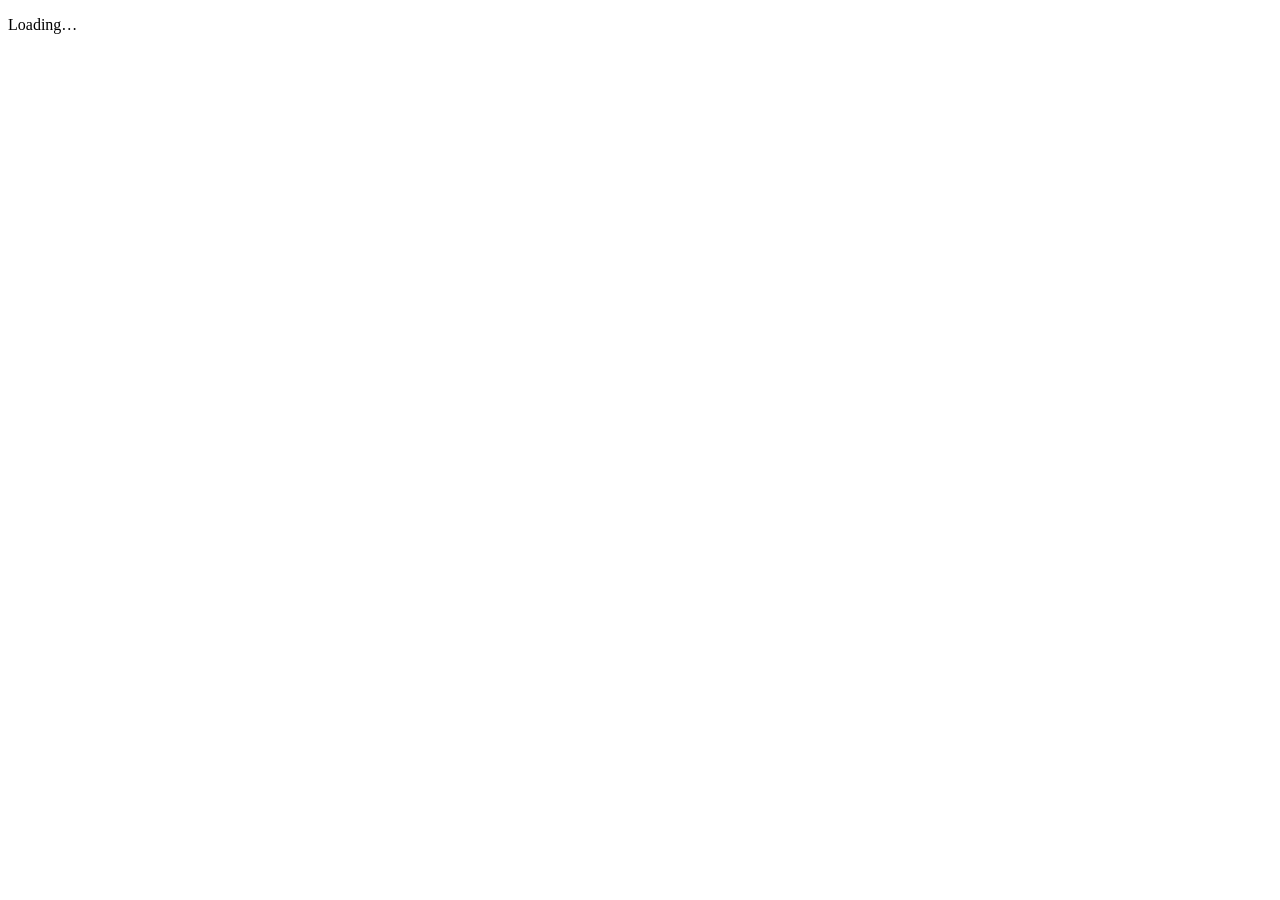
==== admin.html @ d28cc846 "Add files via upload" ====
<!doctype html>
<html lang="en">
<head>
<meta charset="utf-8">
<meta name="viewport" content="width=device-width,initial-scale=1">
<meta name="theme-color" content="#0f1f3d">
<title>Admin – Uganda Smart Learning</title>
<meta name="description" content="Learning notes, past-paper practice, timed exams and a voice tutor for Ugandan secondary students, S1 to S6.">
<link rel="stylesheet" href="css/style.css">
</head>
<body>
<main id="main" class="container" tabindex="-1"><p class="muted">Loading…</p></main>
<noscript><p class="container">Please enable JavaScript to use Uganda Smart Learning.</p></noscript>
<script src="js/data.js"></script>
<script src="js/app.js"></script>
<script src="js/p-admin.js"></script>
</body>
</html>
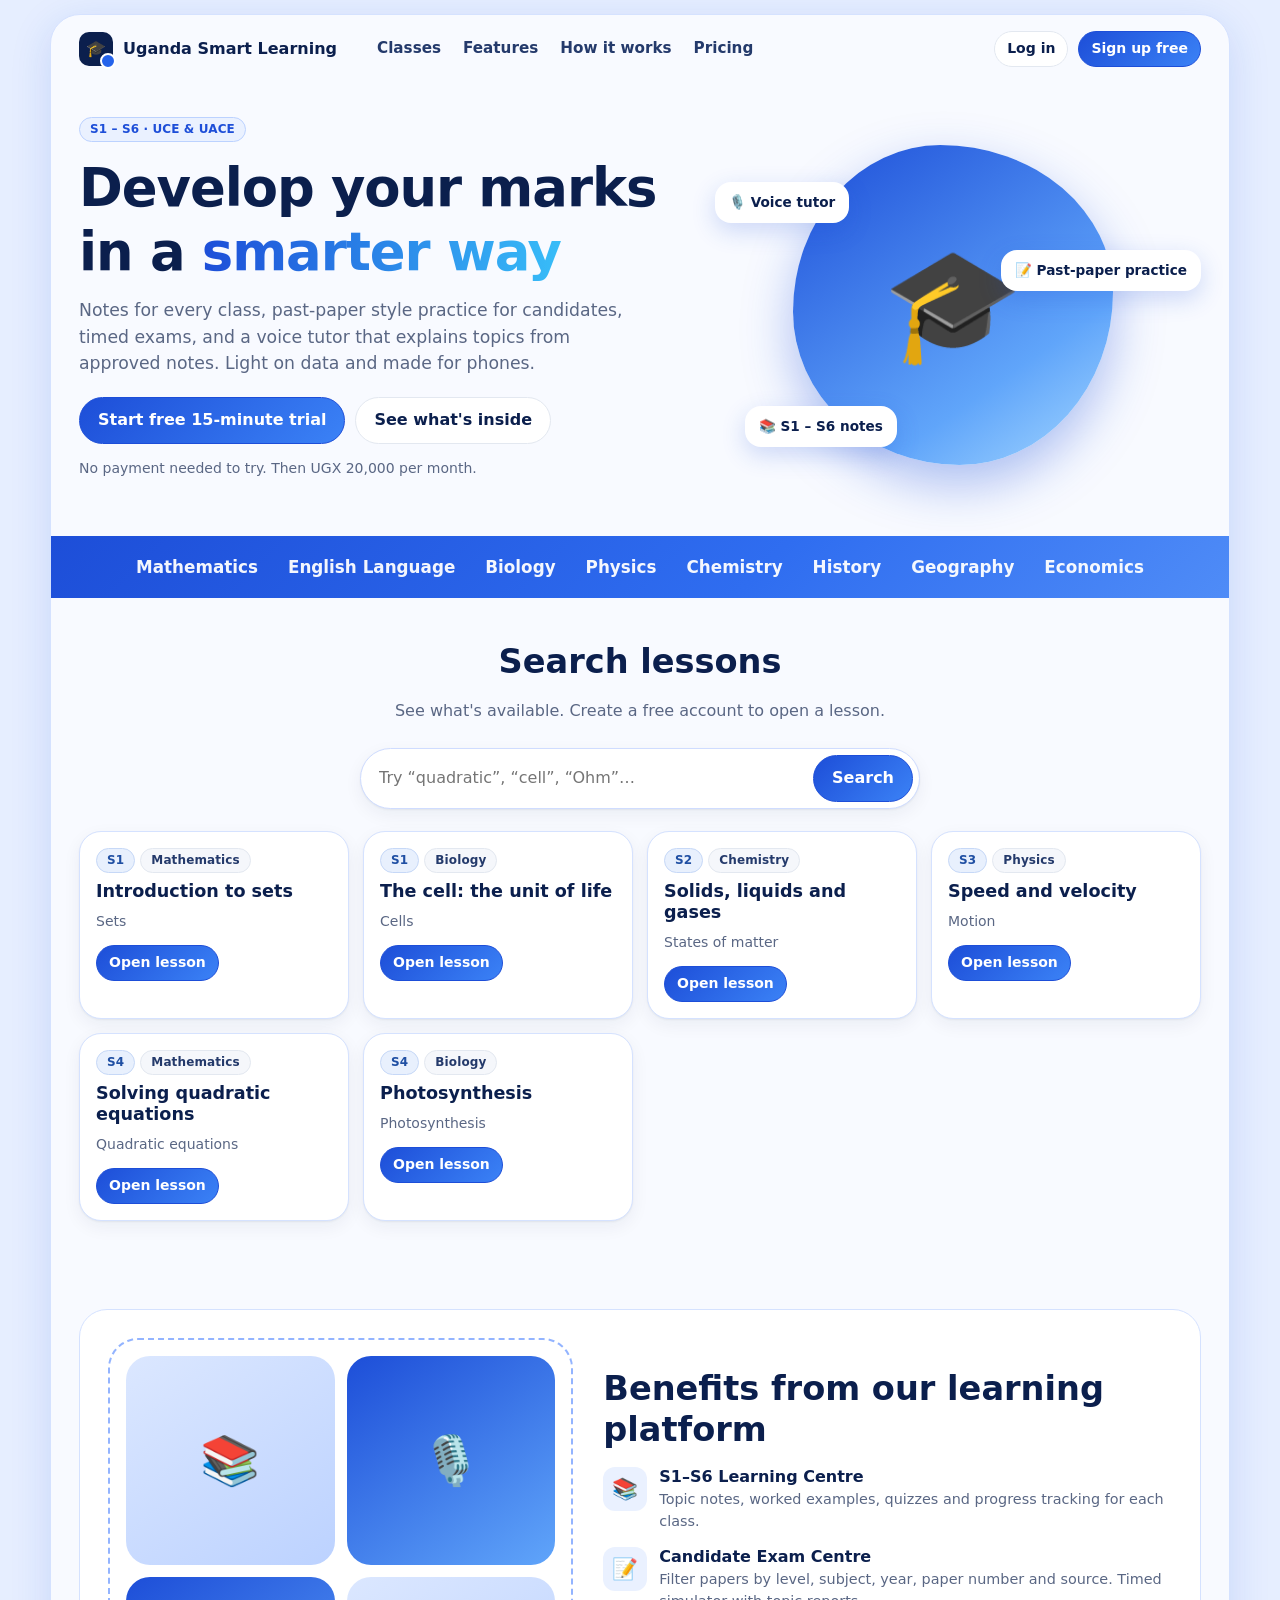
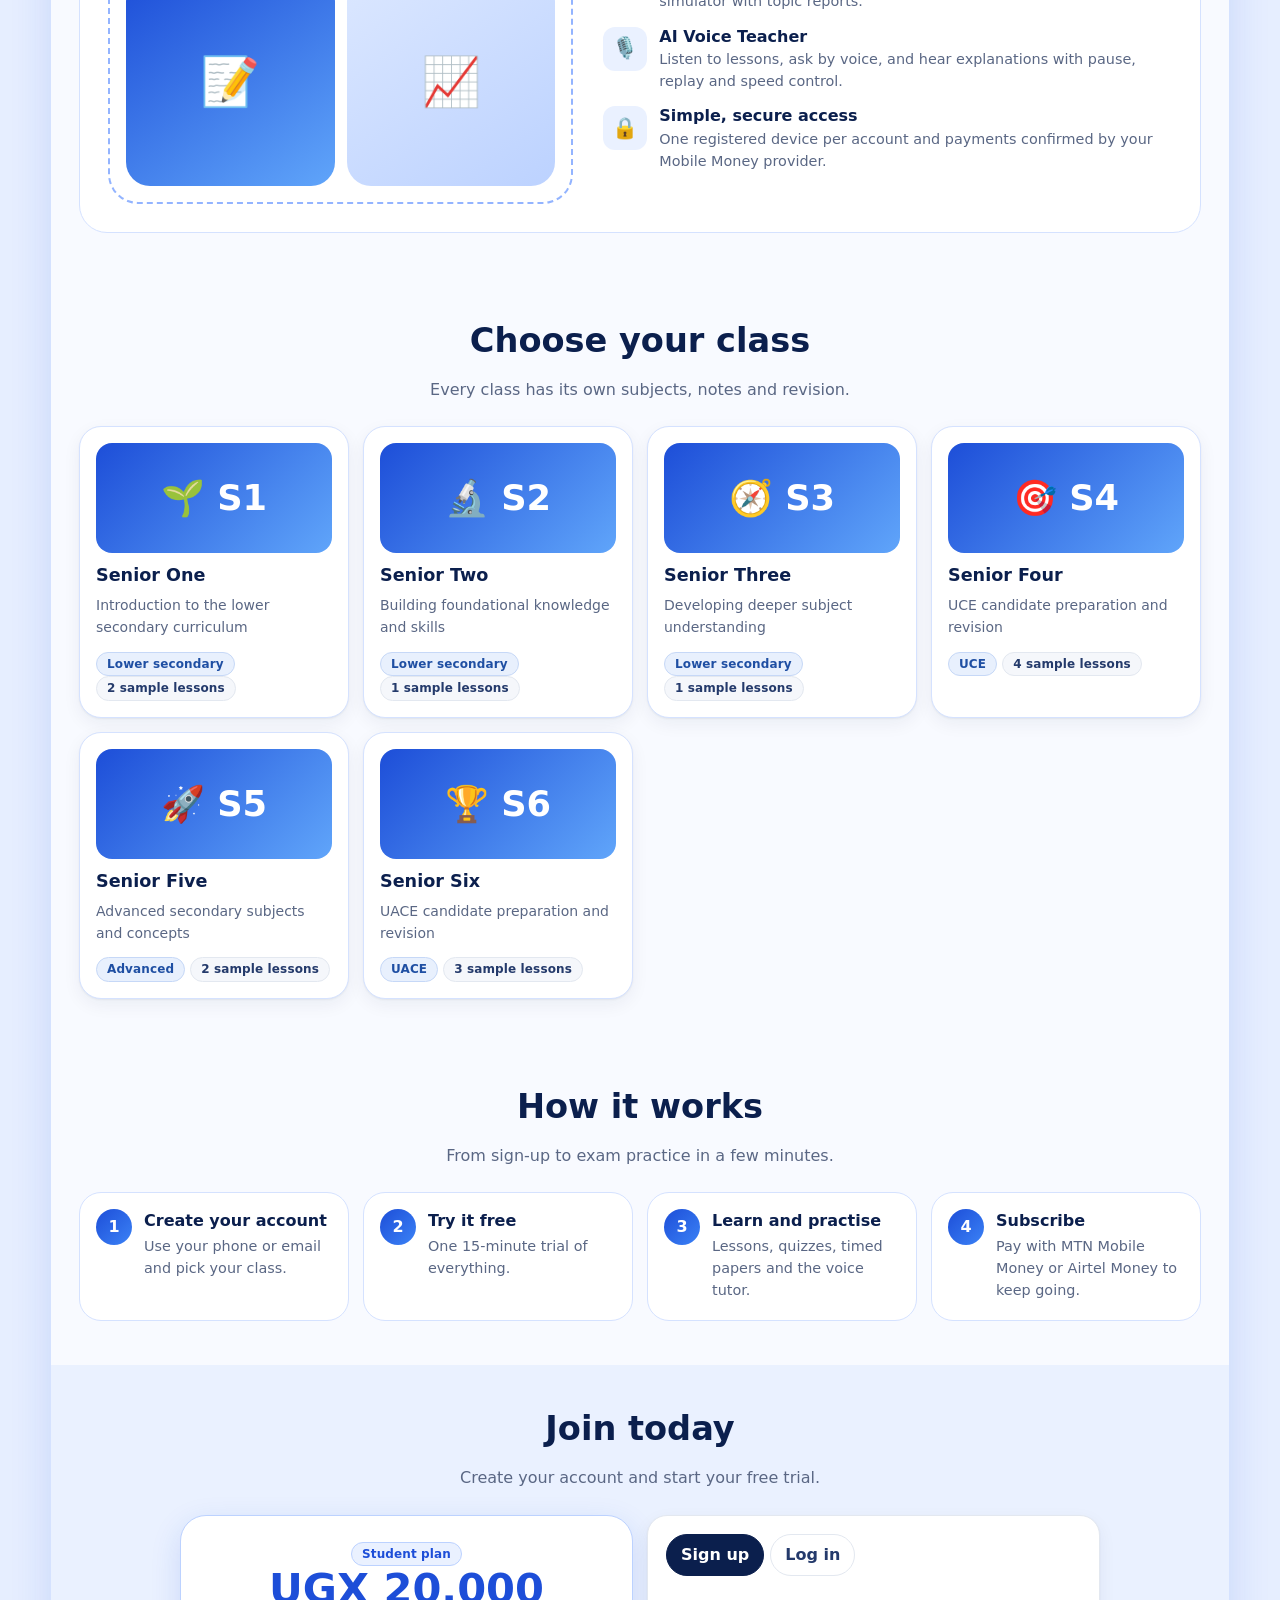
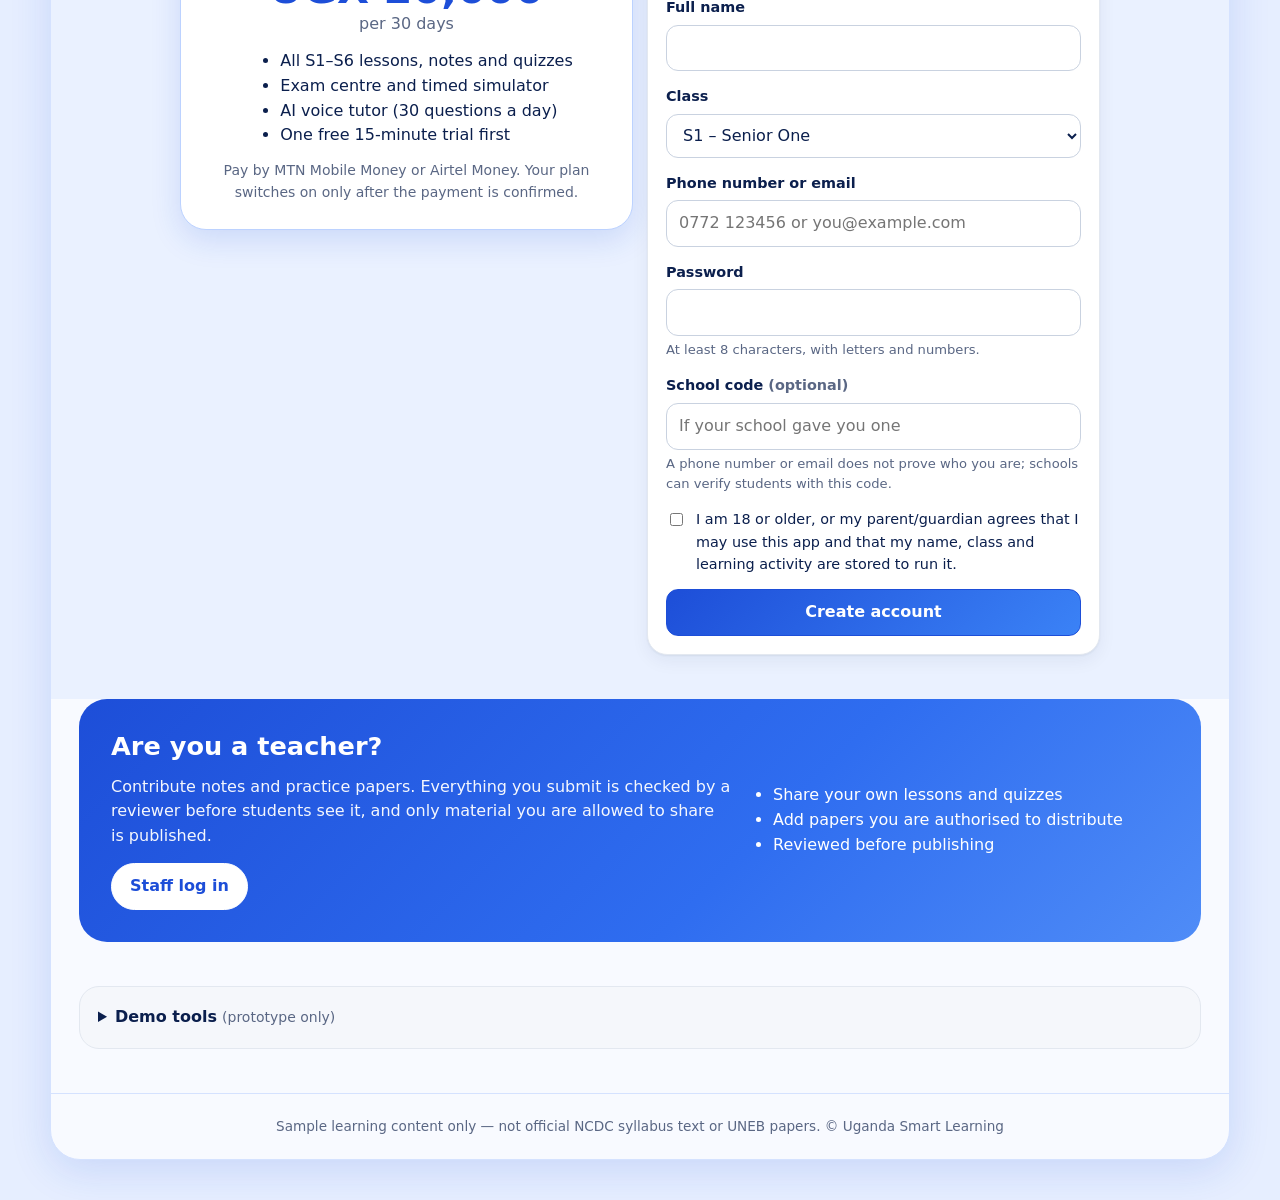
==== commit 92deacae: "Add files via upload" ====
--- a/admin.html
+++ b/admin.html
@@ -6,13 +6,1123 @@
 <meta name="theme-color" content="#0f1f3d">
 <title>Admin – Uganda Smart Learning</title>
 <meta name="description" content="Learning notes, past-paper practice, timed exams and a voice tutor for Ugandan secondary students, S1 to S6.">
-<link rel="stylesheet" href="css/style.css">
+<style>
+/* Uganda Smart Learning — shared styles. System fonts only (low bandwidth). */
+:root{
+  --navy:#0b1f4d; --navy-2:#243a6b; --orange:#2563eb; --orange-d:#1d4ed8; --orange-soft:#eaf1ff; /* 'orange' names kept for code compatibility; the accent is now blue */
+  --bg:#ffffff; --soft:#f5f7fb; --line:#e3e8f0; --muted:#5a6784; --ok:#16794a; --ok-soft:#e6f6ee;
+  --bad:#b42318; --bad-soft:#fdecea; --warn:#8a5a00; --warn-soft:#fff6dd; --info:#1f4fa3; --info-soft:#e8f0fd;
+  --r:20px; --shadow:0 1px 2px rgba(15,31,61,.06),0 6px 18px rgba(15,31,61,.06);
+}
+*{box-sizing:border-box}
+html{-webkit-text-size-adjust:100%}
+body{margin:0;background:var(--bg);color:var(--navy);font:16px/1.55 system-ui,-apple-system,"Segoe UI",Roboto,"Helvetica Neue",Arial,sans-serif}
+h1,h2,h3,h4{line-height:1.2;margin:0 0 .5em;color:var(--navy)}
+h1{font-size:clamp(1.6rem,4.5vw,2.4rem)} h2{font-size:clamp(1.25rem,3vw,1.6rem)} h3{font-size:1.1rem}
+p{margin:0 0 .9em} a{color:var(--orange-d)} img{max-width:100%}
+.muted{color:var(--muted)} .small{font-size:.875rem} .center{text-align:center} .right{text-align:right}
+:focus-visible{outline:3px solid var(--orange);outline-offset:2px;border-radius:6px}
+.skip{position:absolute;left:-999px;top:0;background:var(--navy);color:#fff;padding:.6rem 1rem;z-index:100}
+.skip:focus{left:8px;top:8px}
+.container{width:100%;max-width:1100px;margin:0 auto;padding:0 16px}
+main.container{padding-top:20px;padding-bottom:96px;min-height:70vh}
+
+/* top bar */
+.topbar{position:sticky;top:0;z-index:40;background:#fff;border-bottom:1px solid var(--line)}
+.topbar .container{display:flex;align-items:center;gap:14px;min-height:60px}
+.brand{display:flex;align-items:center;gap:10px;font-weight:800;color:var(--navy);text-decoration:none;white-space:nowrap}
+.logo{width:34px;height:34px;border-radius:10px;background:var(--navy);color:#fff;display:grid;place-items:center;font-size:1rem;position:relative}
+.logo::after{content:"";position:absolute;right:-3px;bottom:-3px;width:12px;height:12px;border-radius:50%;background:var(--orange);border:2px solid #fff}
+.nav{display:flex;gap:4px;margin-left:12px;flex:1}
+.nav a{padding:8px 12px;border-radius:10px;color:var(--navy-2);text-decoration:none;font-weight:600;font-size:.95rem}
+.nav a:hover{background:var(--soft)} .nav a[aria-current=page]{background:var(--orange-soft);color:var(--orange-d)}
+.top-right{margin-left:auto;display:flex;align-items:center;gap:10px}
+.pill{display:inline-flex;align-items:center;gap:6px;padding:6px 12px;border-radius:999px;font-weight:700;font-size:.85rem;text-decoration:none;border:1px solid var(--line);background:var(--soft);color:var(--navy)}
+.pill.trial{background:var(--warn-soft);border-color:#f3dfa0;color:var(--warn)}
+.pill.paid{background:var(--ok-soft);border-color:#b8e3cc;color:var(--ok)}
+.pill.expired,.pill.ready{background:var(--orange-soft);border-color:#bcd2ff;color:var(--orange-d)}
+.bottomnav{display:none}
+@media (max-width:820px){
+  .nav{display:none}
+  .bottomnav{display:grid;grid-template-columns:repeat(5,1fr);position:fixed;left:0;right:0;bottom:0;background:#fff;border-top:1px solid var(--line);z-index:40;padding-bottom:env(safe-area-inset-bottom)}
+  .bottomnav a{display:flex;flex-direction:column;align-items:center;gap:2px;padding:8px 2px;min-height:56px;font-size:.72rem;font-weight:700;color:var(--muted);text-decoration:none}
+  .bottomnav a span{font-size:1.25rem;line-height:1}
+  .bottomnav a[aria-current=page]{color:var(--orange-d)}
+  .brand small{display:none}
+}
+
+/* cards, grid */
+.card{background:#fff;border:1px solid var(--line);border-radius:var(--r);padding:18px;box-shadow:var(--shadow)}
+.card.flat{box-shadow:none} .card.soft{background:var(--soft);box-shadow:none}
+.card.accent{border-color:#bcd2ff;background:linear-gradient(135deg,#eaf1ff,#f6f9ff);box-shadow:none}
+.grid{display:grid;gap:14px} .g2{grid-template-columns:repeat(2,1fr)} .g3{grid-template-columns:repeat(3,1fr)} .g4{grid-template-columns:repeat(4,1fr)}
+.auto{grid-template-columns:repeat(auto-fill,minmax(240px,1fr))}
+@media (max-width:820px){.g3,.g4{grid-template-columns:repeat(2,1fr)}}
+@media (max-width:560px){.g2,.g3,.g4{grid-template-columns:1fr}.g-keep2{grid-template-columns:repeat(2,1fr)!important}}
+.row{display:flex;gap:10px;align-items:center;flex-wrap:wrap} .between{justify-content:space-between}
+.stack>*+*{margin-top:14px} .mt{margin-top:16px} .mt2{margin-top:28px} .mb0{margin-bottom:0}
+.stat{padding:14px 16px;border:1px solid var(--line);border-radius:14px;background:#fff}
+.stat b{display:block;font-size:1.6rem;line-height:1.1} .stat span{color:var(--muted);font-size:.85rem}
+
+/* buttons & forms */
+.btn{display:inline-flex;align-items:center;justify-content:center;gap:8px;min-height:44px;padding:10px 18px;border-radius:12px;border:1px solid var(--navy);background:var(--navy);color:#fff;font:inherit;font-weight:700;cursor:pointer;text-decoration:none}
+.btn:hover{background:var(--navy-2)} .btn.orange{background:linear-gradient(135deg,#1d4ed8,#3b82f6);border-color:#1d4ed8} .btn.orange:hover{background:linear-gradient(135deg,#1e40af,#2563eb)}
+.btn.ghost{background:#fff;color:var(--navy);border-color:var(--line)} .btn.ghost:hover{background:var(--soft)}
+.btn.danger{background:var(--bad);border-color:var(--bad)} .btn.sm{min-height:36px;padding:6px 12px;font-size:.875rem;border-radius:10px}
+.btn[disabled]{opacity:.5;cursor:not-allowed} .btn.block{width:100%}
+label{display:block;font-weight:700;font-size:.9rem;margin:0 0 6px}
+input,select,textarea{width:100%;min-height:44px;padding:10px 12px;border:1px solid #c9d2e0;border-radius:12px;background:#fff;color:var(--navy);font:inherit}
+textarea{min-height:110px;resize:vertical} input[type=checkbox],input[type=radio]{width:auto;min-height:0;accent-color:var(--orange)}
+.field{margin-bottom:14px} .check{display:flex;gap:10px;align-items:flex-start;font-weight:500} .check input{margin-top:5px}
+.hint{font-size:.82rem;color:var(--muted);margin-top:4px}
+.tabs{display:flex;gap:6px;overflow-x:auto;padding-bottom:6px;margin-bottom:14px;-webkit-overflow-scrolling:touch}
+.tab{white-space:nowrap;min-height:40px;padding:8px 14px;border:1px solid var(--line);background:#fff;border-radius:999px;font:inherit;font-weight:700;color:var(--navy-2);cursor:pointer}
+.tab[aria-selected=true]{background:var(--navy);color:#fff;border-color:var(--navy)}
+
+/* badges, alerts */
+.badge{display:inline-block;padding:2px 10px;border-radius:999px;font-size:.75rem;font-weight:800;letter-spacing:.01em;background:var(--soft);color:var(--navy-2);border:1px solid var(--line);vertical-align:middle}
+.badge.ok{background:var(--ok-soft);color:var(--ok);border-color:#b8e3cc} .badge.warn{background:var(--warn-soft);color:var(--warn);border-color:#f3dfa0}
+.badge.bad{background:var(--bad-soft);color:var(--bad);border-color:#f5c2bd} .badge.info{background:var(--info-soft);color:var(--info);border-color:#c6d8f7}
+.badge.orange{background:var(--orange-soft);color:var(--orange-d);border-color:#bcd2ff}
+.alert{padding:12px 14px;border-radius:12px;border:1px solid var(--line);background:var(--soft);font-size:.92rem}
+.alert.warn{background:var(--warn-soft);border-color:#f3dfa0;color:#5f3d00} .alert.bad{background:var(--bad-soft);border-color:#f5c2bd;color:#7a1a12}
+.alert.ok{background:var(--ok-soft);border-color:#b8e3cc;color:#0e5232} .alert.info{background:var(--info-soft);border-color:#c6d8f7;color:#173a78}
+.progress{height:10px;background:var(--soft);border-radius:999px;overflow:hidden;border:1px solid var(--line)}
+.progress>i{display:block;height:100%;background:linear-gradient(90deg,#1d4ed8,#38bdf8);border-radius:999px;transition:width .3s}
+.progress.ok>i{background:var(--ok)} .progress.bad>i{background:var(--bad)}
+
+/* hero (welcome) */
+.hero{display:grid;grid-template-columns:1.15fr .85fr;gap:28px;align-items:start;padding:24px 0}
+.hero h1 span{color:var(--orange)} .hero .lead{font-size:1.1rem;color:var(--muted);max-width:34em}
+.feature{display:flex;gap:12px} .feature .ico{flex:none;width:44px;height:44px;border-radius:12px;background:var(--orange-soft);display:grid;place-items:center;font-size:1.3rem}
+.feature h3{margin:0 0 2px;font-size:1rem} .feature p{margin:0;color:var(--muted);font-size:.9rem}
+@media (max-width:820px){.hero{grid-template-columns:1fr}}
+
+/* lists & tables */
+.list{list-style:none;margin:0;padding:0} .list li{padding:12px 0;border-bottom:1px solid var(--line)} .list li:last-child{border:0}
+.item{display:flex;align-items:center;gap:12px;justify-content:space-between}
+.tablewrap{overflow-x:auto;border:1px solid var(--line);border-radius:14px}
+table{border-collapse:collapse;width:100%;font-size:.9rem} th,td{padding:10px 12px;text-align:left;border-bottom:1px solid var(--line);vertical-align:top}
+th{background:var(--soft);font-size:.8rem;text-transform:uppercase;letter-spacing:.03em;color:var(--muted)} tr:last-child td{border:0}
+.subject-card{display:block;text-decoration:none;color:inherit;border:1px solid var(--line);border-radius:14px;padding:14px;background:#fff;cursor:pointer;text-align:left;font:inherit;width:100%}
+.subject-card:hover,.subject-card[aria-pressed=true]{border-color:var(--orange);background:var(--orange-soft)}
+.crumbs{font-size:.85rem;color:var(--muted);margin-bottom:8px}
+.notes h3{margin-top:1.2em} .notes ul{padding-left:1.2em} .notes .box{background:var(--soft);border-left:4px solid var(--orange);padding:10px 14px;border-radius:8px;margin:12px 0}
+
+/* modal & toast */
+.overlay{position:fixed;inset:0;background:rgba(15,31,61,.55);display:grid;place-items:center;z-index:80;padding:16px}
+.modal{background:#fff;border-radius:18px;max-width:560px;width:100%;max-height:88vh;overflow:auto;padding:22px;box-shadow:0 20px 60px rgba(0,0,0,.3)}
+.modal.wide{max-width:820px}
+#toasts{position:fixed;left:0;right:0;bottom:76px;display:flex;flex-direction:column;align-items:center;gap:8px;z-index:90;pointer-events:none;padding:0 12px}
+.toast{pointer-events:auto;background:var(--navy);color:#fff;padding:12px 16px;border-radius:12px;max-width:520px;font-size:.92rem;box-shadow:0 8px 24px rgba(0,0,0,.25)}
+.toast.bad{background:var(--bad)} .toast.ok{background:var(--ok)}
+
+/* tutor chat */
+.chat{display:flex;flex-direction:column;gap:10px;min-height:320px;max-height:56vh;overflow-y:auto;padding:12px;background:var(--soft);border-radius:14px;border:1px solid var(--line)}
+.bubble{max-width:88%;padding:10px 14px;border-radius:16px;font-size:.96rem;white-space:pre-wrap}
+.bubble.me{align-self:flex-end;background:var(--navy);color:#fff;border-bottom-right-radius:4px}
+.bubble.bot{align-self:flex-start;background:#fff;border:1px solid var(--line);border-bottom-left-radius:4px}
+.bubble .src{display:block;margin-top:8px;font-size:.8rem;color:var(--muted);border-top:1px dashed var(--line);padding-top:6px}
+.chips{display:flex;gap:8px;flex-wrap:wrap}
+.chip{min-height:38px;padding:6px 14px;border-radius:999px;border:1px solid var(--line);background:#fff;font:inherit;font-weight:700;font-size:.88rem;color:var(--navy-2);cursor:pointer}
+.chip:hover{border-color:var(--orange);background:var(--orange-soft)}
+.mic{width:48px;height:48px;border-radius:50%;border:0;background:var(--orange);color:#fff;font-size:1.3rem;cursor:pointer;flex:none}
+.mic.on{background:var(--bad);animation:pulse 1.2s infinite}
+@keyframes pulse{50%{box-shadow:0 0 0 10px rgba(180,35,24,.15)}}
+.speechbar{display:flex;gap:8px;flex-wrap:wrap;align-items:center}
+.speechbar select{width:auto;min-height:36px;padding:4px 8px}
+
+/* quiz / exam */
+.opt{display:flex;gap:10px;align-items:flex-start;padding:12px 14px;border:1px solid var(--line);border-radius:12px;margin-bottom:8px;cursor:pointer;background:#fff;font-weight:500}
+.opt:hover{border-color:var(--orange)} .opt.sel{border-color:var(--orange);background:var(--orange-soft)}
+.opt.right{border-color:var(--ok);background:var(--ok-soft)} .opt.wrong{border-color:var(--bad);background:var(--bad-soft)}
+.opt input{margin-top:5px}
+.examtop{position:sticky;top:60px;z-index:30;background:#fff;border:1px solid var(--line);border-radius:14px;padding:10px 14px;display:flex;gap:12px;align-items:center;justify-content:space-between;flex-wrap:wrap;margin-bottom:14px}
+.timer{font-variant-numeric:tabular-nums;font-weight:800;font-size:1.2rem} .timer.low{color:var(--bad)}
+.qgrid{display:grid;grid-template-columns:repeat(auto-fill,minmax(42px,1fr));gap:6px}
+.qn{min-height:42px;border-radius:10px;border:1px solid var(--line);background:#fff;font:inherit;font-weight:700;cursor:pointer}
+.qn.done{background:var(--orange-soft);border-color:#bcd2ff} .qn.cur{background:var(--navy);color:#fff;border-color:var(--navy)} .qn.flag{outline:2px solid var(--warn)}
+.exam-layout{display:grid;grid-template-columns:1fr 260px;gap:14px;align-items:start}
+@media (max-width:820px){.exam-layout{grid-template-columns:1fr}.examtop{top:60px}}
+.model{background:var(--info-soft);border:1px solid #c6d8f7;border-radius:12px;padding:12px;margin-top:8px}
+.bar{display:grid;grid-template-columns:150px 1fr 60px;gap:10px;align-items:center;margin:8px 0;font-size:.9rem}
+@media (max-width:560px){.bar{grid-template-columns:100px 1fr 48px}}
+.demo-box{border:2px dashed #b9a06a;background:#fffbe9;border-radius:14px;padding:14px}
+.hidden{display:none!important}
+@media (prefers-reduced-motion:reduce){*{animation:none!important;transition:none!important}}
+@media print{.topbar,.bottomnav,.btn{display:none!important}}
+
+/* ===== landing page (blue take on the reference design) ===== */
+body.land{background:#e6eeff}
+.land main{padding:14px 14px 40px}
+.sheet{max-width:1180px;margin:0 auto;background:#f8faff;border-radius:30px;box-shadow:0 10px 40px rgba(29,78,216,.15);overflow:hidden;border:1px solid #d5e2ff}
+.l-nav{display:flex;align-items:center;gap:16px;padding:16px 28px}
+.l-nav .links{display:flex;gap:22px;margin-left:24px;flex:1}
+.l-nav .links a{color:var(--navy-2);text-decoration:none;font-weight:600;font-size:.95rem}
+.l-nav .links a:hover{color:var(--orange-d)}
+.l-nav .btns{display:flex;gap:10px;margin-left:auto}
+.btn.pillbtn{border-radius:999px}
+.l-hero{display:grid;grid-template-columns:1.1fr .9fr;gap:20px;padding:34px 28px 44px;align-items:center}
+.l-hero h1{font-size:clamp(2rem,5vw,3.3rem);letter-spacing:-.02em;margin-bottom:14px}
+.l-hero h1 span{background:linear-gradient(90deg,#1d4ed8,#38bdf8);-webkit-background-clip:text;background-clip:text;color:transparent}
+.l-hero .lead{color:var(--muted);font-size:1.08rem;max-width:32em}
+.l-art{position:relative;min-height:340px;display:grid;place-items:center}
+.l-art .blob{width:min(320px,80%);aspect-ratio:1;border-radius:46% 54% 48% 52%/52% 46% 54% 48%;background:linear-gradient(145deg,#1d4ed8,#60a5fa 70%,#a5d8ff);display:grid;place-items:center;font-size:7rem;box-shadow:0 20px 50px rgba(29,78,216,.35)}
+.l-art .fl{position:absolute;background:#fff;border-radius:16px;padding:10px 14px;box-shadow:0 8px 24px rgba(29,78,216,.2);font-weight:700;font-size:.85rem;display:flex;gap:8px;align-items:center}
+.fl.a{left:2%;top:14%}.fl.b{right:0;top:34%}.fl.c{left:8%;bottom:8%}
+.band{background:linear-gradient(135deg,#1d4ed8,#2f6df0 60%,#4f8cf7);color:#fff;padding:18px 28px;display:flex;gap:10px 30px;flex-wrap:wrap;justify-content:center;align-items:center;font-weight:800;font-size:1.05rem}
+.band span{opacity:.95}
+.l-sec{padding:44px 28px}
+.l-sec h2{font-size:clamp(1.5rem,3.5vw,2.1rem);text-align:center}
+.l-sec .sub{text-align:center;color:var(--muted);max-width:40em;margin:0 auto 24px}
+.searchbar{display:flex;gap:10px;max-width:560px;margin:0 auto 22px;background:#fff;border:1px solid #cfdcff;border-radius:999px;padding:6px 6px 6px 18px;box-shadow:var(--shadow)}
+.searchbar input{border:0;min-height:40px;padding:0;background:transparent;box-shadow:none}
+.searchbar input:focus{outline:none}
+.benefit{display:grid;grid-template-columns:.9fr 1.1fr;gap:30px;align-items:center;background:#fff;border:1px solid #d5e2ff;border-radius:28px;padding:28px}
+.artgrid{display:grid;grid-template-columns:1fr 1fr;gap:12px;padding:16px;border:2px dashed #93b4ff;border-radius:30px}
+.artgrid div{aspect-ratio:1;border-radius:24px;display:grid;place-items:center;font-size:3rem;background:linear-gradient(145deg,#dbe7ff,#bcd2ff)}
+.artgrid div:nth-child(2),.artgrid div:nth-child(3){background:linear-gradient(145deg,#1d4ed8,#60a5fa);color:#fff}
+.benefit .feature+.feature{margin-top:14px}
+.ccard{background:#fff;border:1px solid #d5e2ff;border-radius:22px;padding:16px;box-shadow:var(--shadow)}
+.ccard .thumb{height:110px;border-radius:16px;background:linear-gradient(135deg,#1d4ed8,#60a5fa);color:#fff;display:grid;place-items:center;font-size:2.2rem;font-weight:800;margin-bottom:12px}
+.steps{counter-reset:s}
+.step{background:#fff;border:1px solid #d5e2ff;border-radius:22px;padding:18px 18px 18px 64px;position:relative}
+.step::before{counter-increment:s;content:counter(s);position:absolute;left:16px;top:16px;width:36px;height:36px;border-radius:50%;background:linear-gradient(135deg,#1d4ed8,#3b82f6);color:#fff;display:grid;place-items:center;font-weight:800}
+.step h3{margin:0 0 4px;font-size:1rem}.step p{margin:0;color:var(--muted);font-size:.9rem}
+.cta{margin:0 28px 44px;border-radius:28px;background:linear-gradient(135deg,#1d4ed8,#2f6df0 60%,#4f8cf7);color:#fff;padding:32px;display:grid;grid-template-columns:1.2fr .8fr;gap:24px;align-items:center}
+.cta h2,.cta h3{color:#fff;text-align:left}.cta p{opacity:.95}
+.cta .btn.ghost{background:#fff;color:var(--orange-d);border-color:#fff}
+.cta ul{margin:0;padding-left:1.1em}
+.price{background:#fff;border:1px solid #bcd2ff;border-radius:26px;padding:26px;text-align:center;box-shadow:0 10px 30px rgba(29,78,216,.15)}
+.price b.big{font-size:2.6rem;display:block;color:var(--orange-d);line-height:1.1}
+.price ul{text-align:left;display:inline-block;margin:12px 0}
+#join{scroll-margin-top:16px;background:#eaf1ff}
+.l-foot{padding:22px 28px;text-align:center;color:var(--muted);font-size:.85rem;border-top:1px solid #d5e2ff}
+@media (max-width:860px){.l-nav .links{display:none}.l-nav{padding:14px 16px}.l-hero,.benefit,.cta{grid-template-columns:1fr}.l-hero{padding:20px 16px 30px}.l-sec{padding:34px 16px}.cta{margin:0 14px 30px;padding:24px}.l-art{min-height:280px}.l-art .blob{font-size:5rem}}
+
+</style>
 </head>
 <body>
 <main id="main" class="container" tabindex="-1"><p class="muted">Loading…</p></main>
 <noscript><p class="container">Please enable JavaScript to use Uganda Smart Learning.</p></noscript>
-<script src="js/data.js"></script>
-<script src="js/app.js"></script>
-<script src="js/p-admin.js"></script>
+<script>
+/* Uganda Smart Learning — SAMPLE seed content.
+   Everything here is demo material written for this prototype. It is NOT official NCDC syllabus text,
+   NOT a UNEB paper and NOT an official marking scheme. Replace through the Admin dashboard. */
+(function (r) {
+  const SAMPLE = 'Sample content (not official)';
+  const classes = [
+    { id: 'S1', name: 'Senior One', level: 'Lower secondary', focus: 'Introduction to the lower secondary curriculum' },
+    { id: 'S2', name: 'Senior Two', level: 'Lower secondary', focus: 'Building foundational knowledge and skills' },
+    { id: 'S3', name: 'Senior Three', level: 'Lower secondary', focus: 'Developing deeper subject understanding' },
+    { id: 'S4', name: 'Senior Four', level: 'UCE', focus: 'UCE candidate preparation and revision' },
+    { id: 'S5', name: 'Senior Five', level: 'Advanced', focus: 'Advanced secondary subjects and concepts' },
+    { id: 'S6', name: 'Senior Six', level: 'UACE', focus: 'UACE candidate preparation and revision' }
+  ];
+  // Subject catalogue is configurable in Admin → Catalogue. This is only a starting point.
+  const subjects = [
+    { id: 'math', name: 'Mathematics', classes: ['S1', 'S2', 'S3', 'S4', 'S5', 'S6'] },
+    { id: 'eng', name: 'English Language', classes: ['S1', 'S2', 'S3', 'S4'] },
+    { id: 'bio', name: 'Biology', classes: ['S1', 'S2', 'S3', 'S4', 'S5', 'S6'] },
+    { id: 'phy', name: 'Physics', classes: ['S1', 'S2', 'S3', 'S4', 'S5', 'S6'] },
+    { id: 'chem', name: 'Chemistry', classes: ['S1', 'S2', 'S3', 'S4', 'S5', 'S6'] },
+    { id: 'hist', name: 'History', classes: ['S1', 'S2', 'S3', 'S4'] },
+    { id: 'geo', name: 'Geography', classes: ['S1', 'S2', 'S3', 'S4'] },
+    { id: 'econ', name: 'Economics', classes: ['S5', 'S6'] },
+    { id: 'gp', name: 'General Paper', classes: ['S5', 'S6'] }
+  ];
+  const orgs = [
+    { id: 'o_usl', name: 'Uganda Smart Learning (sample content)' },
+    { id: 'o_school', name: 'Sample School (demo teacher)' },
+    { id: 'o_uneb', name: 'UNEB (add only authorised papers)' },
+    { id: 'o_ncdc', name: 'NCDC (add only authorised sample assessments)' }
+  ];
+
+  const L = (id, cls, subject, topic, subtopic, title, objectives, notes, example, quiz) => ({
+    id, cls, subject, topic, subtopic, title, objectives, notes, example, quiz,
+    status: 'published', review: 'sample', source: SAMPLE, permission: 'Own sample content', submittedBy: 'system'
+  });
+
+  const lessons = [
+    L('s1-math-sets', 'S1', 'math', 'Sets', 'Basic set ideas', 'Introduction to sets',
+      ['Define a set and its elements', 'Use set notation', 'Find the union and intersection of two sets'],
+      '<p>A <b>set</b> is a well-defined collection of objects. The objects are called <b>elements</b> (or members). We list them inside curly brackets, for example <b>A = {1, 2, 3, 4}</b>.</p><h3>Notation</h3><ul><li>3 ∈ A means "3 is an element of A".</li><li>n(A) is the number of elements in A.</li><li>A ∪ B (union) contains everything that is in A or in B or in both.</li><li>A ∩ B (intersection) contains only the elements found in both sets.</li><li>∅ is the empty set, which has no elements.</li></ul><div class="box">Useful formula: n(A ∪ B) = n(A) + n(B) − n(A ∩ B)</div>',
+      'Let A = {1, 2, 3, 4} and B = {3, 4, 5}. Then A ∪ B = {1, 2, 3, 4, 5} and A ∩ B = {3, 4}. Check: n(A ∪ B) = 4 + 3 − 2 = 5.',
+      [{ q: 'How many elements are in {a, b, c, d}?', o: ['3', '4', '5', '6'], a: 1 },
+       { q: 'If A = {1, 2, 3} and B = {2, 3, 4}, what is A ∩ B?', o: ['{1, 2, 3, 4}', '{2, 3}', '{1, 4}', '{3}'], a: 1 },
+       { q: 'Which symbol means "is an element of"?', o: ['∪', '∩', '∈', '∅'], a: 2 }]),
+    L('s1-bio-cell', 'S1', 'bio', 'Cells', 'Cell structure', 'The cell: the unit of life',
+      ['Name the main parts of a cell', 'State the function of each part', 'Compare plant and animal cells'],
+      '<p>All living things are made of <b>cells</b>. Most cells have three basic parts:</p><ul><li><b>Cell membrane</b> – controls what enters and leaves the cell.</li><li><b>Cytoplasm</b> – jelly-like fluid where many chemical reactions happen.</li><li><b>Nucleus</b> – controls the activities of the cell and contains the genetic material.</li></ul><h3>Plant cells also have</h3><ul><li><b>Cell wall</b> – a rigid layer that supports the cell.</li><li><b>Chloroplasts</b> – contain chlorophyll for photosynthesis.</li><li>A large <b>vacuole</b> filled with cell sap.</li></ul>',
+      'A cell from a leaf has chloroplasts and a cell wall, so it is a plant cell. A cheek cell has neither, so it is an animal cell.',
+      [{ q: 'Which part controls the activities of the cell?', o: ['Cytoplasm', 'Nucleus', 'Cell wall', 'Vacuole'], a: 1 },
+       { q: 'Where does photosynthesis take place in a plant cell?', o: ['Nucleus', 'Cell membrane', 'Chloroplast', 'Cytoplasm'], a: 2 },
+       { q: 'Which structure is found in plant cells but not animal cells?', o: ['Cell membrane', 'Nucleus', 'Cytoplasm', 'Cell wall'], a: 3 }]),
+    L('s2-chem-states', 'S2', 'chem', 'States of matter', 'Particles and changes of state', 'Solids, liquids and gases',
+      ['Describe particle arrangement in the three states', 'Name the changes of state'],
+      '<p>Matter exists mainly as a <b>solid</b>, a <b>liquid</b> or a <b>gas</b>.</p><ul><li><b>Solid</b> – particles packed closely in fixed positions; they only vibrate.</li><li><b>Liquid</b> – particles close together but able to slide past each other.</li><li><b>Gas</b> – particles far apart and moving freely in all directions.</li></ul><h3>Changes of state</h3><ul><li>Melting: solid → liquid. Freezing: liquid → solid.</li><li>Boiling/evaporation: liquid → gas. Condensation: gas → liquid.</li><li>Sublimation: solid → gas directly (or the reverse).</li></ul>',
+      'Heating ice turns it to water (melting). Heating the water further turns it to steam (boiling).',
+      [{ q: 'What is the change from solid directly to gas called?', o: ['Melting', 'Sublimation', 'Condensation', 'Freezing'], a: 1 },
+       { q: 'Particles in a gas are…', o: ['packed in fixed positions', 'close but sliding', 'far apart and moving freely', 'not moving at all'], a: 2 },
+       { q: 'Liquid to solid is called…', o: ['Boiling', 'Melting', 'Condensation', 'Freezing'], a: 3 }]),
+    L('s3-phy-speed', 'S3', 'phy', 'Motion', 'Speed and velocity', 'Speed and velocity',
+      ['Calculate speed from distance and time', 'Distinguish speed from velocity'],
+      '<p><b>Speed</b> tells us how fast an object moves: <b>speed = distance ÷ time</b>. The SI unit is metres per second (m/s); km/h is also common.</p><p><b>Velocity</b> is speed in a stated direction, so velocity is a vector quantity while speed is a scalar.</p>',
+      'A boda-boda rider covers 150 m in 30 s. Speed = 150 ÷ 30 = 5 m/s.',
+      [{ q: 'A car travels 240 km in 3 hours. What is its average speed?', o: ['60 km/h', '70 km/h', '80 km/h', '90 km/h'], a: 2 },
+       { q: 'What is the SI unit of speed?', o: ['km/h', 'm/s', 'm', 's'], a: 1 },
+       { q: 'What does velocity have that speed does not?', o: ['Direction', 'Units', 'Time', 'Distance'], a: 0 }]),
+    L('s4-math-quad', 'S4', 'math', 'Quadratic equations', 'Solving by factorising and formula', 'Solving quadratic equations',
+      ['Solve quadratics by factorising', 'Use the quadratic formula', 'Use the discriminant'],
+      '<p>A quadratic equation has the form <b>ax² + bx + c = 0</b>.</p><h3>Factorising</h3><p>Write the expression as a product of two brackets and set each bracket to zero.</p><h3>Formula</h3><div class="box">x = (−b ± √(b² − 4ac)) ÷ 2a</div><p>The <b>discriminant</b> b² − 4ac tells us the roots: positive → two different real roots; zero → one repeated root; negative → no real roots.</p>',
+      'Solve x² − 5x + 6 = 0. Factorise: (x − 2)(x − 3) = 0, so x = 2 or x = 3.',
+      [{ q: 'Solve x² − 5x + 6 = 0.', o: ['x = 2 or 3', 'x = −2 or −3', 'x = 1 or 6', 'x = 5 or 1'], a: 0 },
+       { q: 'What is the discriminant of x² + 2x + 1?', o: ['0', '4', '8', '−4'], a: 0 },
+       { q: 'Solve x² − 9 = 0.', o: ['x = 3 only', 'x = ±3', 'x = ±9', 'x = 0'], a: 1 }]),
+    L('s4-bio-photo', 'S4', 'bio', 'Photosynthesis', 'Process and requirements', 'Photosynthesis',
+      ['State the word and chemical equation', 'List the conditions required', 'Explain what happens to the products'],
+      '<p><b>Photosynthesis</b> is the process by which green plants make glucose from carbon dioxide and water using light energy absorbed by chlorophyll.</p><div class="box">carbon dioxide + water → glucose + oxygen (light, chlorophyll)<br>6CO₂ + 6H₂O → C₆H₁₂O₆ + 6O₂</div><p>It takes place in <b>chloroplasts</b>. Excess glucose is converted to starch for storage; oxygen is released through the stomata.</p>',
+      'A plant kept in the dark cannot photosynthesise, so a leaf tested for starch after several days in darkness gives a negative result.',
+      [{ q: 'Which gas is absorbed by plants during photosynthesis?', o: ['Oxygen', 'Nitrogen', 'Carbon dioxide', 'Hydrogen'], a: 2 },
+       { q: 'Where does photosynthesis take place?', o: ['Mitochondria', 'Chloroplasts', 'Nucleus', 'Ribosomes'], a: 1 },
+       { q: 'In what form is excess glucose stored in plants?', o: ['Protein', 'Fat', 'Starch', 'Glycogen'], a: 2 }]),
+    L('s4-phy-elec', 'S4', 'phy', 'Electricity', "Ohm's law and resistors", "Ohm's law and resistance",
+      ["State Ohm's law", 'Calculate current, voltage or resistance', 'Add resistances in series'],
+      "<p><b>Ohm's law</b>: the current through a conductor is proportional to the voltage across it, provided temperature stays constant.</p><div class=\"box\">V = I × R &nbsp;(V in volts, I in amperes, R in ohms Ω)</div><p>For resistors in <b>series</b> the total resistance is the sum: R = R₁ + R₂ + …</p>",
+      'A 4 Ω resistor is connected across a 12 V supply. I = V ÷ R = 12 ÷ 4 = 3 A.',
+      [{ q: 'What current flows when 6 V is applied across 3 Ω?', o: ['1 A', '2 A', '3 A', '18 A'], a: 1 },
+       { q: 'What is the unit of resistance?', o: ['Volt', 'Ampere', 'Ohm', 'Watt'], a: 2 },
+       { q: 'Two resistors of 2 Ω and 3 Ω are in series. Total resistance?', o: ['1 Ω', '1.2 Ω', '5 Ω', '6 Ω'], a: 2 }]),
+    L('s4-chem-acids', 'S4', 'chem', 'Acids, bases and salts', 'pH and neutralisation', 'Acids, bases and salts',
+      ['Use the pH scale', 'Describe neutralisation', 'Write a simple neutralisation equation'],
+      '<p>The <b>pH scale</b> runs from 0 to 14: below 7 is acidic, 7 is neutral, above 7 is alkaline. Acids turn blue litmus red; alkalis turn red litmus blue.</p><p><b>Neutralisation</b>: acid + base → salt + water.</p><div class="box">HCl + NaOH → NaCl + H₂O</div>',
+      'Hydrochloric acid reacts with sodium hydroxide to give sodium chloride (table salt) and water.',
+      [{ q: 'What is the pH of a neutral solution?', o: ['0', '7', '10', '14'], a: 1 },
+       { q: 'HCl + NaOH produces…', o: ['NaCl and water', 'NaOH and water', 'Cl₂ and Na', 'NaCl and hydrogen'], a: 0 },
+       { q: 'Blue litmus paper in acid turns…', o: ['green', 'yellow', 'red', 'stays blue'], a: 2 }]),
+    L('s5-phy-kin', 'S5', 'phy', 'Kinematics', 'Equations of uniformly accelerated motion', 'Equations of motion',
+      ['Apply v = u + at, s = ut + ½at² and v² = u² + 2as'],
+      '<p>For motion in a straight line with <b>constant acceleration a</b>, initial velocity <b>u</b>, final velocity <b>v</b>, time <b>t</b> and displacement <b>s</b>:</p><div class="box">v = u + at<br>s = ut + ½at²<br>v² = u² + 2as</div><p>Choose the equation that contains the three quantities you know and the one you want.</p>',
+      'A car starts from rest (u = 0) with a = 2 m/s² for 5 s. v = 0 + 2×5 = 10 m/s and s = ½×2×5² = 25 m.',
+      [{ q: 'u = 2 m/s, a = 3 m/s², t = 4 s. Find v.', o: ['10 m/s', '12 m/s', '14 m/s', '16 m/s'], a: 2 },
+       { q: 'u = 0, a = 4 m/s², t = 3 s. Find s.', o: ['12 m', '18 m', '24 m', '36 m'], a: 1 },
+       { q: 'u = 0, a = 2 m/s², s = 9 m. Find v.', o: ['3 m/s', '6 m/s', '9 m/s', '18 m/s'], a: 1 }]),
+    L('s5-math-diff', 'S5', 'math', 'Differentiation', 'Differentiating powers of x', 'Introduction to differentiation',
+      ['Differentiate polynomials', 'Find the gradient of a curve at a point'],
+      '<p>The <b>derivative</b> dy/dx gives the gradient of a curve. For powers of x:</p><div class="box">If y = xⁿ then dy/dx = n·xⁿ⁻¹</div><p>The derivative of a constant is 0, and each term of a polynomial is differentiated separately.</p>',
+      'y = 3x⁴ − 2x² + 5 gives dy/dx = 12x³ − 4x. At x = 1 the gradient is 12 − 4 = 8.',
+      [{ q: 'Differentiate y = x³.', o: ['x²', '3x²', '3x', 'x⁴/4'], a: 1 },
+       { q: 'Differentiate y = 5x.', o: ['5', '5x', 'x', '0'], a: 0 },
+       { q: 'What is the derivative of a constant?', o: ['1', 'The constant', '0', 'x'], a: 2 }]),
+    L('s6-math-integ', 'S6', 'math', 'Integration', 'Integrating powers of x', 'Introduction to integration',
+      ['Integrate powers of x', 'Evaluate a definite integral'],
+      '<p>Integration reverses differentiation:</p><div class="box">∫ xⁿ dx = xⁿ⁺¹ ÷ (n + 1) + C &nbsp;(n ≠ −1)</div><p>For a <b>definite integral</b> from a to b, integrate, then subtract the value at a from the value at b. The constant C cancels out.</p>',
+      '∫₀² 3x² dx = [x³] from 0 to 2 = 8 − 0 = 8.',
+      [{ q: '∫ 2x dx =', o: ['x² + C', '2x² + C', 'x + C', '2 + C'], a: 0 },
+       { q: '∫₀¹ x dx =', o: ['1', '1/2', '2', '0'], a: 1 },
+       { q: '∫₀² 3x² dx =', o: ['4', '6', '8', '12'], a: 2 }]),
+    L('s6-chem-equil', 'S6', 'chem', 'Chemical equilibrium', "Le Chatelier's principle", 'Chemical equilibrium',
+      ['Describe dynamic equilibrium', "Apply Le Chatelier's principle"],
+      "<p>In a reversible reaction at <b>dynamic equilibrium</b> the forward and reverse reaction rates are equal, so concentrations stay constant.</p><p><b>Le Chatelier's principle</b>: if a change is imposed on a system at equilibrium, the position shifts to oppose the change.</p><ul><li>Raising pressure favours the side with fewer moles of gas.</li><li>A catalyst speeds up both directions equally and does <b>not</b> change the position of equilibrium.</li></ul>",
+      'N₂ + 3H₂ ⇌ 2NH₃: 4 moles of gas on the left and 2 on the right, so higher pressure shifts the equilibrium to the right.',
+      [{ q: 'What effect does a catalyst have on the position of equilibrium?', o: ['Shifts right', 'Shifts left', 'None', 'Stops the reaction'], a: 2 },
+       { q: 'At equilibrium, the forward rate is…', o: ['greater than the reverse', 'less than the reverse', 'equal to the reverse', 'zero'], a: 2 },
+       { q: 'Increasing pressure on N₂ + 3H₂ ⇌ 2NH₃ shifts the position…', o: ['to the right', 'to the left', 'not at all', 'to the left then right'], a: 0 }]),
+    L('s6-bio-enzymes', 'S6', 'bio', 'Enzymes', 'Properties and factors', 'Enzymes',
+      ['State what enzymes are', 'Explain the effect of temperature and pH'],
+      '<p><b>Enzymes</b> are biological catalysts made of protein. Each enzyme has an <b>active site</b> whose shape fits a specific substrate (lock-and-key model).</p><ul><li>Rate rises with temperature up to an optimum.</li><li>Above the optimum the enzyme is <b>denatured</b>: the active site changes shape and the substrate no longer fits.</li><li>Each enzyme works best at an optimum pH.</li></ul>',
+      'Amylase in saliva breaks starch down to maltose. Boiling it first destroys its activity.',
+      [{ q: 'Enzymes are made of…', o: ['Lipids', 'Proteins', 'Carbohydrates', 'Minerals'], a: 1 },
+       { q: 'What happens to an enzyme at very high temperature?', o: ['It works faster', 'It is denatured', 'It becomes a substrate', 'Nothing'], a: 1 },
+       { q: 'The substrate binds to the…', o: ['active site', 'cell wall', 'nucleus', 'membrane'], a: 0 }])
+  ];
+
+  const M = (id, topic, marks, text, o, a) => ({ id, type: 'mcq', topic, marks, text, o, a });
+  const S = (id, topic, marks, text, model) => ({ id, type: 'struct', topic, marks, text, model });
+  const P = (o) => Object.assign({
+    level: '', org: 'Uganda Smart Learning (sample content)', category: 'AI-generated practice', hasGuide: true,
+    verified: false, permission: 'Own sample content', reviewer: 'Not yet human-verified', status: 'published',
+    submittedBy: 'system', createdAt: 0, instructions: 'Answer all questions. This is sample practice material, not an official UNEB paper.'
+  }, o);
+
+  const papers = [
+    P({ id: 'p-s4-math-1', title: 'SAMPLE Mathematics Practice – Paper 1', cls: 'S4', subject: 'math', year: 2026, paperNo: 1, duration: 20,
+      questions: [
+        M('q1', 'Quadratic equations', 2, 'Solve x² − 7x + 12 = 0.', ['x = 3 or 4', 'x = −3 or −4', 'x = 2 or 6', 'x = 1 or 12'], 0),
+        M('q2', 'Algebra', 2, 'Simplify 3(x + 2) − 2x.', ['x + 6', '5x + 6', 'x + 2', '5x + 2'], 0),
+        M('q3', 'Sets', 2, 'If A = {1, 2, 3} and B = {3, 4}, find A ∪ B.', ['{3}', '{1, 2, 3, 4}', '{1, 2, 4}', '{1, 2, 3}'], 1),
+        M('q4', 'Indices', 2, 'Evaluate 2³ × 2².', ['10', '32', '64', '12'], 1),
+        M('q5', 'Coordinate geometry', 2, 'Find the gradient of the line through (0, 1) and (2, 5).', ['1', '2', '3', '4'], 1),
+        S('q6', 'Quadratic equations', 4, 'Solve 2x² + 3x − 2 = 0.', 'Factorise: (2x − 1)(x + 2) = 0, so x = 1/2 or x = −2.\nCheck x = −2: 2(4) − 6 − 2 = 0 ✓.'),
+        S('q7', 'Quadratic equations', 3, 'A rectangle has length (x + 3) cm and width x cm. Its area is 40 cm². Form and solve an equation to find x.', 'x(x + 3) = 40 → x² + 3x − 40 = 0 → (x + 8)(x − 5) = 0.\nx cannot be negative, so x = 5 cm (length 8 cm). Check: 5 × 8 = 40 ✓.')
+      ] }),
+    P({ id: 'p-s4-bio-1', title: 'SAMPLE Biology Practice – Paper 1 (objective)', cls: 'S4', subject: 'bio', year: 2026, paperNo: 1, duration: 10,
+      questions: [
+        M('q1', 'Photosynthesis', 1, 'Which organelle is the site of photosynthesis?', ['Mitochondrion', 'Chloroplast', 'Nucleus', 'Ribosome'], 1),
+        M('q2', 'Diffusion and osmosis', 1, 'Movement of water across a semi-permeable membrane from a dilute to a concentrated solution is called…', ['Diffusion', 'Osmosis', 'Active transport', 'Transpiration'], 1),
+        M('q3', 'Transport in animals', 1, 'Which blood cells carry oxygen?', ['White blood cells', 'Platelets', 'Red blood cells', 'Plasma'], 2),
+        M('q4', 'Nutrition', 1, 'Which enzyme in saliva digests starch?', ['Pepsin', 'Lipase', 'Amylase', 'Trypsin'], 2),
+        M('q5', 'Plant structure', 1, 'A main function of roots is to…', ['make food', 'absorb water and mineral salts', 'attract insects', 'store oxygen'], 1)
+      ] }),
+    P({ id: 'p-s4-bio-2', title: 'SAMPLE Biology Practice – Paper 2 (structured)', cls: 'S4', subject: 'bio', year: 2026, paperNo: 2, duration: 20,
+      questions: [
+        S('q1', 'Diffusion and osmosis', 3, 'Define diffusion and give one example in living organisms.', 'Diffusion is the net movement of particles from a region of higher concentration to a region of lower concentration, down a concentration gradient.\nExample: oxygen moving from the alveoli into the blood.'),
+        S('q2', 'Photosynthesis', 4, 'Write the word equation for photosynthesis and name two conditions required.', 'carbon dioxide + water → glucose + oxygen (in light, using chlorophyll).\nAny two: light, chlorophyll, carbon dioxide, water.'),
+        S('q3', 'Enzymes', 3, 'Explain why enzymes stop working at very high temperatures.', 'High temperature changes the shape of the active site (denaturation), so the substrate no longer fits and the enzyme cannot catalyse the reaction.')
+      ] }),
+    P({ id: 'p-s6-phy-1', title: 'SAMPLE Physics Practice – Paper 1', cls: 'S6', subject: 'phy', year: 2026, paperNo: 1, duration: 15,
+      questions: [
+        M('q1', 'Kinematics', 2, 'A car accelerates from rest at 2 m/s² for 5 s. Its final velocity is…', ['5 m/s', '10 m/s', '15 m/s', '25 m/s'], 1),
+        M('q2', 'Kinematics', 2, 'The distance travelled by the car in that time is…', ['10 m', '20 m', '25 m', '50 m'], 2),
+        M('q3', 'Dynamics', 1, 'The SI unit of force is the…', ['joule', 'newton', 'watt', 'pascal'], 1),
+        M('q4', 'Electricity', 2, 'A 4 Ω resistor across a 12 V supply carries a current of…', ['0.33 A', '3 A', '8 A', '48 A'], 1),
+        M('q5', 'Dynamics', 1, 'Which of these is a vector quantity?', ['Mass', 'Speed', 'Energy', 'Velocity'], 3),
+        S('q6', 'Dynamics', 4, 'A body of mass 2 kg accelerates at 3 m/s². Calculate the resultant force and state Newton\'s second law.', 'F = ma = 2 × 3 = 6 N.\nNewton\'s second law: the resultant force on a body is proportional to its rate of change of momentum; for constant mass F = ma.')
+      ] }),
+    P({ id: 'p-s4-chem-1-mock', title: 'SAMPLE Chemistry Teacher Mock – Paper 1 (no marking guide)', cls: 'S4', subject: 'chem', year: 2025, paperNo: 1, duration: 8,
+      org: 'Sample School (demo teacher)', category: 'Teacher-created assessment', hasGuide: false, permission: 'Own sample content',
+      reviewer: 'Reviewed (sample data)', verified: true,
+      questions: [
+        { id: 'q1', type: 'mcq', topic: 'Acids, bases and salts', marks: 1, text: 'What is the pH of pure water at 25 °C?', o: ['1', '7', '10', '14'] },
+        { id: 'q2', type: 'mcq', topic: 'Atomic structure', marks: 1, text: 'The atomic number of an element is the number of its…', o: ['neutrons', 'protons', 'electrons plus neutrons', 'shells'] },
+        { id: 'q3', type: 'mcq', topic: 'Acids, bases and salts', marks: 1, text: 'Which gas forms when zinc reacts with dilute hydrochloric acid?', o: ['Oxygen', 'Carbon dioxide', 'Hydrogen', 'Chlorine'] }
+      ] }),
+    P({ id: 'p-s6-chem-1-pending', title: 'SAMPLE Chemistry Contributor Submission – Paper 1', cls: 'S6', subject: 'chem', year: 2026, paperNo: 1, duration: 6,
+      org: 'Sample School (demo teacher)', category: 'Teacher-created assessment', status: 'pending', verified: false, reviewer: 'Pending review',
+      submittedBy: 'teacher@usl.demo', permission: 'Own sample content',
+      questions: [
+        M('q1', 'Chemical equilibrium', 1, 'A catalyst changes the position of equilibrium.', ['True', 'False'], 1),
+        M('q2', 'Chemical equilibrium', 1, 'At dynamic equilibrium the forward and reverse rates are…', ['equal', 'zero', 'different', 'increasing'], 0)
+      ] })
+  ];
+
+  r.USL_DATA = { classes, subjects, orgs, lessons, papers, SAMPLE };
+})(typeof window !== 'undefined' ? window : globalThis);
+
+</script>
+<script>
+/* Uganda Smart Learning — shared engine.
+   IMPORTANT: this prototype has no real backend. `Server` below simulates one inside the browser
+   (localStorage) so every rule can be seen working: trial, subscription, device lock, roles, review,
+   payment verification. For production, replace each Server method with a call to a real API
+   (FastAPI/NestJS + PostgreSQL) — the page code only talks to `Server`, never to storage directly. */
+(function (root) {
+  'use strict';
+  const KEY = 'usl_db_v1', TOK = 'usl_token', DEV = 'usl_device', DAY = 864e5;
+  /* Storage that never throws: some browsers/previews block localStorage. Fall back to memory (works for this page only). */
+  const LS = (function () {
+    try { const t = '__usl_t'; root.localStorage.setItem(t, '1'); root.localStorage.removeItem(t); return root.localStorage; } catch (e) { /* blocked */ }
+    const m = {}; root.USL_STORAGE_BLOCKED = true;
+    return { getItem: k => (k in m ? m[k] : null), setItem: (k, v) => { m[k] = String(v); }, removeItem: k => { delete m[k]; } };
+  })();
+  const isBrowser = typeof document !== 'undefined';
+  const DEFAULT_CFG = { price: 20000, currency: 'UGX', days: 30, trialMinutes: 15, sandbox: true, aiDailyLimit: 30, aiCostPerCall: 30, payNumber: '0773014995', whatsappNumber: '0773014995', whatsappNotify: true };
+  const CATEGORIES = ['Official UNEB past paper', 'NCDC sample assessment', 'School mock', 'Teacher-created assessment', 'Licensed publisher material', 'AI-generated practice'];
+  const PERMS = ['Own content (author holds the rights)', 'Licensed / written permission held', 'Authorised by UNEB / NCDC', 'Permission pending'];
+  const ROLE_PERMS = { admin: ['*'], reviewer: ['review', 'submit'], contributor: ['submit'], student: [] };
+
+  const $ = (s, r) => (r || document).querySelector(s);
+  const $$ = (s, r) => [...(r || document).querySelectorAll(s)];
+  const esc = s => String(s == null ? '' : s).replace(/[&<>"']/g, c => ({ '&': '&amp;', '<': '&lt;', '>': '&gt;', '"': '&quot;', "'": '&#39;' }[c]));
+  const now = () => Date.now();
+  const clone = o => JSON.parse(JSON.stringify(o));
+  const hex = b => [...new Uint8Array(b)].map(x => x.toString(16).padStart(2, '0')).join('');
+  const rnd = n => { const a = new Uint8Array(n); (root.crypto || {}).getRandomValues ? root.crypto.getRandomValues(a) : a.forEach((_, i) => a[i] = Math.floor(Math.random() * 256)); return hex(a); };
+  const uid = p => p + '_' + rnd(5);
+  const err = m => ({ ok: false, error: m });
+  const okr = (o) => Object.assign({ ok: true }, o || {});
+  const fmtUGX = n => 'UGX ' + Number(n).toLocaleString('en-US');
+  const fmtDate = t => t ? new Date(t).toLocaleString('en-GB', { day: '2-digit', month: 'short', year: 'numeric', hour: '2-digit', minute: '2-digit' }) : '—';
+  const fmtMs = ms => { ms = Math.max(0, ms); const s = Math.floor(ms / 1000), d = Math.floor(s / 86400); if (d >= 1) return d + 'd ' + Math.floor((s % 86400) / 3600) + 'h'; const h = Math.floor(s / 3600), m = Math.floor((s % 3600) / 60), x = s % 60; return (h ? h + ':' + String(m).padStart(2, '0') : m) + ':' + String(x).padStart(2, '0'); };
+  const today = () => new Date().toISOString().slice(0, 10);
+
+  /* ---------- crypto ---------- */
+  async function hash(pw, salt) {
+    try {
+      if (root.crypto && root.crypto.subtle) {
+        const k = await root.crypto.subtle.importKey('raw', new TextEncoder().encode(pw), 'PBKDF2', false, ['deriveBits']);
+        const b = await root.crypto.subtle.deriveBits({ name: 'PBKDF2', salt: new TextEncoder().encode(salt), iterations: 100000, hash: 'SHA-256' }, k, 256);
+        return 'p1:' + hex(b);
+      }
+    } catch (e) { /* fall through */ }
+    let h = 5381; const s = salt + pw; for (let i = 0; i < s.length; i++) h = ((h << 5) + h + s.charCodeAt(i)) | 0;
+    return 'w0:' + (h >>> 0).toString(16); // weak fallback for insecure contexts; production uses Argon2/bcrypt server-side
+  }
+  async function sha(s) {
+    if (root.crypto && root.crypto.subtle) return hex(await root.crypto.subtle.digest('SHA-256', new TextEncoder().encode(s)));
+    let h = 5381; for (let i = 0; i < s.length; i++) h = ((h << 5) + h + s.charCodeAt(i)) | 0; return 'w0:' + (h >>> 0).toString(16);
+  }
+
+  /* ---------- storage ---------- */
+  let db = null;
+  const load = () => { try { db = JSON.parse(LS.getItem(KEY)); } catch (e) { db = null; } if (db) { db.cfg = Object.assign({}, DEFAULT_CFG, db.cfg); db.outbox = db.outbox || []; } return db; };
+  const save = () => LS.setItem(KEY, JSON.stringify(db));
+  const audit = (action, userId, detail) => { db.audit.unshift({ id: uid('a'), at: now(), action, userId: userId || null, detail: detail || '' }); if (db.audit.length > 500) db.audit.length = 500; };
+  /* WhatsApp: a browser cannot send WhatsApp messages by itself. The server queues each message here;
+     in production a backend job sends it through the WhatsApp Business Cloud API (or a provider such as Twilio).
+     In this prototype the Admin → Outbox tab shows the queue with a one-tap "Send on WhatsApp" button. */
+  function queueWhatsApp(kind, text, paymentId) {
+    if (!db.cfg.whatsappNotify) return; const to = normContact(db.cfg.whatsappNumber); if (!to || to.includes('@')) return;
+    db.outbox.unshift({ id: uid('wa'), channel: 'whatsapp', to, kind, text, paymentId: paymentId || null, at: now(), status: 'queued' });
+    if (db.outbox.length > 300) db.outbox.length = 300;
+  }
+  function payMessage(p, kind) {
+    const u = db.users.find(x => x.id === p.userId) || {}, c = (db.classes.find(x => x.id === u.classId) || {}).id || '—', s = db.subs.find(x => x.paymentId === p.id);
+    if (kind === 'reversed') return '⚠️ Payment reversed\nStudent: ' + u.name + ' (' + c + ')\nAmount: ' + fmtUGX(p.amount) + '\nRef: ' + p.ref + '\nAccess for this payment was removed.';
+    return '✅ New subscription\nStudent: ' + u.name + ' (' + c + ')\nContact: ' + u.contact + '\nAmount: ' + fmtUGX(p.amount) + ' via ' + p.provider + '\nRef: ' + p.ref + (p.txId ? '\nProvider tx: ' + p.txId : '') + '\nActive until: ' + (s ? new Date(s.expires).toLocaleDateString('en-GB', { day: '2-digit', month: 'short', year: 'numeric' }) : '—');
+  }
+  const notify = (userId, msg) => db.notifications.unshift({ id: uid('n'), userId, msg, at: now(), read: false });
+
+  async function seed() {
+    const D = root.USL_DATA;
+    const staff = [['admin@usl.demo', 'Admin User', 'admin', 'Admin@123'], ['reviewer@usl.demo', 'Reviewer Demo', 'reviewer', 'Review@123'], ['teacher@usl.demo', 'Teacher Demo', 'contributor', 'Teach@123']];
+    const users = [];
+    for (const [c, n, role, pw] of staff) {
+      const salt = uid('s');
+      users.push({ id: uid('u'), role, name: n, contact: c, classId: null, subjects: [], salt, pw: await hash(pw, salt), verified: true, status: 'active', createdAt: now(), deviceId: null, deviceSince: null, trialStartedAt: null, trialEndsAt: null, dailyGoal: 2, failed: 0, lockUntil: 0 });
+    }
+    const teacher = users.find(u => u.role === 'contributor');
+    const papers = clone(D.papers).map(p => { p.createdAt = now(); p.level = (D.classes.find(c => c.id === p.cls) || {}).level || ''; if (p.submittedBy !== 'system') p.submittedBy = teacher.id; return p; });
+    const lessons = clone(D.lessons);
+    const syllabus = [];
+    D.subjects.forEach(s => s.classes.forEach(c => syllabus.push({ classId: c, subjectId: s.id, ref: '', version: '', note: '' })));
+    db = { v: 1, cfg: Object.assign({}, DEFAULT_CFG), classes: clone(D.classes), subjects: clone(D.subjects), orgs: clone(D.orgs), lessons, papers, syllabus, users, sessions: {}, otps: {}, subs: [], payments: [], progress: {}, attempts: [], aiUsage: {}, notifications: [], reviews: [], audit: [], secret: rnd(16) };
+    audit('system.seeded', null, 'Sample content loaded');
+  }
+  const ready = (async () => { load(); if (!db || db.v !== 1) { await seed(); save(); } })();
+
+  /* ---------- helpers ---------- */
+  function normContact(c) {
+    c = (c || '').trim().toLowerCase();
+    if (/^[^\s@]+@[^\s@]+\.[^\s@]{2,}$/.test(c)) return c;
+    const d = c.replace(/[\s\-()]/g, ''); const m = d.match(/^(?:\+?256|0)(7\d{8})$/);
+    return m ? '+256' + m[1] : null;
+  }
+  const pwOk = p => typeof p === 'string' && p.length >= 8 && /[A-Za-z]/.test(p) && /\d/.test(p);
+  const can = (u, perm) => { const p = ROLE_PERMS[u.role] || []; return p.includes('*') || p.includes(perm); };
+  const deviceId = () => { let d = LS.getItem(DEV); if (!d) { d = uid('dev'); LS.setItem(DEV, d); } return d; };
+  function makeOtp(contact, purpose) {
+    const a = new Uint32Array(1); root.crypto && root.crypto.getRandomValues ? root.crypto.getRandomValues(a) : (a[0] = Math.floor(Math.random() * 4e9));
+    const code = String(100000 + (a[0] % 900000));
+    db.otps[contact + '|' + purpose] = { code, exp: now() + 10 * 60000, tries: 0 };
+    return code; // DEMO ONLY: in production this is sent by SMS/email and never returned to the browser
+  }
+  function checkOtp(contact, purpose, code) {
+    const k = contact + '|' + purpose, o = db.otps[k];
+    if (!o || o.exp < now()) return 'The code has expired. Request a new one.';
+    if (o.tries >= 5) return 'Too many wrong codes. Request a new one.';
+    if (String(code).trim() !== o.code) { o.tries++; return 'That code is not correct.'; }
+    delete db.otps[k]; return null;
+  }
+  function startSession(u) {
+    Object.keys(db.sessions).forEach(t => { if (db.sessions[t].userId === u.id) delete db.sessions[t]; }); // one active session per account
+    const t = rnd(24); db.sessions[t] = { userId: u.id, deviceId: u.deviceId, at: now() };
+    LS.setItem(TOK, t); audit('login.ok', u.id, 'device ' + u.deviceId.slice(-6)); save();
+    return okr({ role: u.role });
+  }
+  function sessionUser() {
+    load(); if (!db) return { reason: '' };
+    const t = LS.getItem(TOK), s = t && db.sessions[t];
+    if (!s) return { reason: t ? 'Your session ended. Please log in again.' : '' };
+    const u = db.users.find(x => x.id === s.userId);
+    if (!u || u.status !== 'active') return { reason: 'This account is not active.' };
+    if (s.deviceId !== u.deviceId || s.deviceId !== deviceId()) return { reason: 'This account is now active on another device. Log in again to switch back.' };
+    return { user: u, session: s };
+  }
+  function auth(perm) {
+    const r = sessionUser(); if (!r.user) return { e: err('Please log in.') };
+    if (perm && !can(r.user, perm)) { audit('permission.denied', r.user.id, perm); save(); return { e: err('You do not have permission to do that.') }; }
+    return { u: r.user };
+  }
+  function accessOf(u) {
+    if (!u) return { state: 'none' };
+    if (u.role !== 'student') return { state: 'staff' };
+    const t = now();
+    const sub = db.subs.filter(s => s.userId === u.id && s.status === 'active' && s.expires > t).sort((a, b) => b.expires - a.expires)[0];
+    if (sub) return { state: 'paid', expires: sub.expires, msLeft: sub.expires - t };
+    const hadSub = db.subs.some(s => s.userId === u.id);
+    if (u.trialStartedAt) { const left = u.trialEndsAt - t; if (left > 0) return { state: 'trial', msLeft: left }; return { state: 'expired', hadSub }; }
+    return hadSub ? { state: 'expired', hadSub } : { state: 'trial_ready' };
+  }
+  const allowed = a => ['paid', 'trial', 'staff'].includes(a.state);
+  const requireAccess = u => { const a = accessOf(u); return allowed(a) ? null : err('A subscription or active trial is required.'); };
+
+  function textToHtml(t) {
+    const out = []; let list = false;
+    String(t || '').split(/\n/).forEach(line => {
+      const l = line.trim();
+      if (/^[-*•]\s+/.test(l)) { if (!list) { out.push('<ul>'); list = true; } out.push('<li>' + esc(l.replace(/^[-*•]\s+/, '')) + '</li>'); }
+      else { if (list) { out.push('</ul>'); list = false; } if (l) out.push('<p>' + esc(l) + '</p>'); }
+    });
+    if (list) out.push('</ul>'); return out.join('');
+  }
+  function parseQuestions(text, needKeys) {
+    const qs = [], errors = [];
+    String(text || '').split(/\n/).map(s => s.trim()).filter(Boolean).forEach((line, i) => {
+      const p = line.split('|').map(s => s.trim()); const n = 'Line ' + (i + 1) + ': ';
+      const type = (p[0] || '').toUpperCase();
+      if (type !== 'MCQ' && type !== 'STRUCT') return errors.push(n + 'start with MCQ or STRUCT.');
+      const marks = parseInt(p[2], 10); if (!(marks > 0 && marks <= 50)) return errors.push(n + 'marks must be 1–50.');
+      if (!p[1] || !p[3]) return errors.push(n + 'topic and question text are required.');
+      const q = { id: 'q' + (qs.length + 1), type: type === 'MCQ' ? 'mcq' : 'struct', topic: p[1], marks, text: p[3] };
+      if (type === 'MCQ') {
+        q.o = (p[4] || '').split(';;').map(s => s.trim()).filter(Boolean);
+        if (q.o.length < 2) return errors.push(n + 'give at least two options separated by ;;');
+        if (p[5]) { const a = parseInt(p[5], 10) - 1; if (!(a >= 0 && a < q.o.length)) return errors.push(n + 'answer number is outside the options.'); q.a = a; }
+        else if (needKeys) return errors.push(n + 'a marking guide was promised, so give the correct option number.');
+      } else {
+        if (p[4]) q.model = p.slice(4).join(' | ').replace(/\\n/g, '\n'); else if (needKeys) return errors.push(n + 'a marking guide was promised, so give a model answer.');
+      }
+      qs.push(q);
+    });
+    return { questions: qs, errors };
+  }
+  function parseQuiz(text) {
+    const qs = [], errors = [];
+    String(text || '').split(/\n/).map(s => s.trim()).filter(Boolean).forEach((line, i) => {
+      const p = line.split('|').map(s => s.trim()), o = (p[1] || '').split(';;').map(s => s.trim()).filter(Boolean), a = parseInt(p[2], 10) - 1;
+      if (!p[0] || o.length < 2 || !(a >= 0 && a < o.length)) return errors.push('Quiz line ' + (i + 1) + ': use  question | A ;; B ;; C | correct option number');
+      qs.push({ q: p[0], o, a });
+    });
+    return { quiz: qs, errors };
+  }
+
+  /* ---------- the simulated server ---------- */
+  const Server = {
+    async register(f) {
+      const name = (f.name || '').trim(), contact = normContact(f.contact);
+      if (name.length < 2) return err('Enter your full name.');
+      if (!contact) return err('Enter a valid email address or Ugandan phone number (e.g. 0772 123456).');
+      if (!pwOk(f.password)) return err('Password needs at least 8 characters with letters and numbers.');
+      if (!f.consent) return err('Please confirm you are 18+, or that a parent/guardian consents to your use of this app.');
+      const salt = uid('s'), pw = await hash(f.password, salt);
+      await ready; load();
+      if (!db.classes.find(c => c.id === f.classId)) return err('Choose your class.');
+      if (db.users.find(u => u.contact === contact)) return err('An account with this contact already exists. Please log in.');
+      const u = { id: uid('u'), role: 'student', name, contact, classId: f.classId, subjects: [], schoolCode: (f.schoolCode || '').trim(), salt, pw, verified: false, status: 'active', createdAt: now(), consentAt: now(), deviceId: null, deviceSince: null, trialStartedAt: null, trialEndsAt: null, dailyGoal: 2, failed: 0, lockUntil: 0 };
+      db.users.push(u); const code = makeOtp(contact, 'verify'); audit('user.registered', u.id, contact); save();
+      return okr({ contact, demoOtp: code });
+    },
+    async resendCode(contact, purpose) { contact = normContact(contact); load(); const u = db.users.find(x => x.contact === contact); if (!u) return err('Unknown account.'); const c = makeOtp(contact, purpose || 'verify'); save(); return okr({ demoOtp: c }); },
+    async verifyRegistration(contact, code) {
+      contact = normContact(contact); load(); const u = db.users.find(x => x.contact === contact); if (!u) return err('Unknown account.');
+      const e = checkOtp(contact, 'verify', code); if (e) { save(); return err(e); }
+      u.verified = true; u.deviceId = deviceId(); u.deviceSince = now(); audit('user.verified', u.id); notify(u.id, 'Welcome! Your account is verified. You can start your free 15-minute trial from the dashboard.');
+      return startSession(u);
+    },
+    async login(contact, password) {
+      const c = normContact(contact); if (!c) return err('Enter the email or phone number you registered with.');
+      await ready; load(); let u = db.users.find(x => x.contact === c);
+      if (u && u.lockUntil > now()) return err('Too many attempts. Try again in ' + Math.ceil((u.lockUntil - now()) / 1000) + ' seconds.');
+      const good = u ? (await hash(password || '', u.salt)) === u.pw : false;
+      load(); u = u && db.users.find(x => x.id === u.id);
+      if (!u || !good) {
+        if (u) { u.failed++; audit('login.failed', u.id); if (u.failed >= 5) { u.lockUntil = now() + 60000; u.failed = 0; audit('login.locked', u.id, '5 failed attempts'); notify(u.id, 'Several wrong password attempts were made on your account.'); } save(); }
+        return err('Incorrect contact or password.');
+      }
+      if (u.status !== 'active') return err('This account is suspended. Please contact support.');
+      if (!u.verified) { const code = makeOtp(c, 'verify'); save(); return okr({ needsVerify: true, contact: c, demoOtp: code }); }
+      u.failed = 0; const dev = deviceId();
+      if (!u.deviceId) { u.deviceId = dev; u.deviceSince = now(); audit('device.registered', u.id); }
+      else if (u.deviceId !== dev) {
+        const code = makeOtp(c, 'transfer'); audit('login.new_device', u.id, 'blocked pending verification'); notify(u.id, 'Someone tried to log in from a new device. If this was not you, change your password.'); save();
+        return okr({ needsTransfer: true, contact: c, demoOtp: code });
+      }
+      return startSession(u);
+    },
+    async completeTransfer(contact, code) {
+      contact = normContact(contact); load(); const u = db.users.find(x => x.contact === contact); if (!u) return err('Unknown account.');
+      const e = checkOtp(contact, 'transfer', code); if (e) { save(); return err(e); }
+      u.deviceId = deviceId(); u.deviceSince = now(); audit('device.transferred', u.id); notify(u.id, 'Your account was moved to a new device. The old device has been signed out.');
+      return startSession(u);
+    },
+    logout() { load(); const t = LS.getItem(TOK); if (t && db.sessions[t]) { audit('logout', db.sessions[t].userId); delete db.sessions[t]; save(); } LS.removeItem(TOK); return okr(); },
+    currentUser() { const r = sessionUser(); return r.user ? { user: r.user } : { reason: r.reason }; },
+    access(u) { load(); return accessOf(u); },
+    cfg() { load(); return db.cfg; },
+    data() { load(); return db; },
+    startTrial() {
+      const r = auth(); if (r.e) return r.e; const u = r.u;
+      if (u.role !== 'student') return err('Staff accounts do not need a trial.');
+      if (u.trialStartedAt) { return err('Your one free trial has already been used on this account.'); }
+      if (db.subs.some(s => s.userId === u.id && s.status === 'active' && s.expires > now())) return err('You already have an active subscription.');
+      u.trialStartedAt = now(); u.trialEndsAt = now() + db.cfg.trialMinutes * 60000; audit('trial.started', u.id); save(); return okr({ ends: u.trialEndsAt });
+    },
+    updateProfile(p) {
+      const r = auth(); if (r.e) return r.e; const u = r.u;
+      if (p.classId && db.classes.find(c => c.id === p.classId) && u.role === 'student') { if (u.classId !== p.classId) u.subjects = []; u.classId = p.classId; }
+      if (Array.isArray(p.subjects)) u.subjects = p.subjects.filter(s => db.subjects.find(x => x.id === s));
+      if (p.dailyGoal) u.dailyGoal = Math.min(10, Math.max(1, parseInt(p.dailyGoal, 10) || 2));
+      if (p.name && p.name.trim().length > 1) u.name = p.name.trim();
+      save(); return okr();
+    },
+    notifications() { const r = auth(); if (r.e) return []; return db.notifications.filter(n => n.userId === r.u.id).slice(0, 10); },
+    markNotificationsRead() { const r = auth(); if (r.e) return; db.notifications.forEach(n => { if (n.userId === r.u.id) n.read = true; }); save(); },
+
+    /* content (paid features are gated on the server side of the boundary) */
+    getLesson(id) {
+      const r = auth(); if (r.e) return r.e; const g = requireAccess(r.u); if (g) return g;
+      const l = db.lessons.find(x => x.id === id && x.status === 'published'); return l ? okr({ lesson: l }) : err('Lesson not found.');
+    },
+    getPaper(id, forReview) {
+      const r = auth(); if (r.e) return r.e; const g = requireAccess(r.u); if (g) return g;
+      const p = db.papers.find(x => x.id === id); if (!p) return err('Paper not found.');
+      if (p.status !== 'published' && !(forReview && can(r.u, 'review'))) return err('This paper is not published.');
+      return okr({ paper: p });
+    },
+    saveQuiz(lessonId, score, total) {
+      const r = auth(); if (r.e) return r.e; const g = requireAccess(r.u); if (g) return g;
+      const m = db.progress[r.u.id] = db.progress[r.u.id] || {}; const p = m[lessonId] = m[lessonId] || {};
+      p.quiz = { score, total, at: now() }; p.completed = true; p.updatedAt = now(); save(); return okr();
+    },
+    markComplete(lessonId, done) {
+      const r = auth(); if (r.e) return r.e; const g = requireAccess(r.u); if (g) return g;
+      const m = db.progress[r.u.id] = db.progress[r.u.id] || {}; const p = m[lessonId] = m[lessonId] || {}; p.completed = !!done; p.updatedAt = now(); p.opened = p.opened || now(); save(); return okr();
+    },
+    touchLesson(lessonId) { const r = auth(); if (r.e) return; const m = db.progress[r.u.id] = db.progress[r.u.id] || {}; const p = m[lessonId] = m[lessonId] || {}; p.opened = now(); p.updatedAt = p.updatedAt || 0; p.lastOpen = now(); save(); },
+    progress() { const r = auth(); if (r.e) return {}; return db.progress[r.u.id] || {}; },
+
+    /* exam attempts */
+    startAttempt(paperId) {
+      const r = auth(); if (r.e) return r.e; const g = requireAccess(r.u); if (g) return g;
+      const p = db.papers.find(x => x.id === paperId && x.status === 'published'); if (!p) return err('Paper not available.');
+      let a = db.attempts.find(x => x.userId === r.u.id && x.paperId === paperId && x.status === 'in_progress');
+      if (a && a.startedAt + a.durationMs <= now()) { Server._finish(a, p); a = null; }
+      if (!a) { a = { id: uid('at'), userId: r.u.id, paperId, startedAt: now(), durationMs: p.duration * 60000, answers: {}, flags: {}, status: 'in_progress' }; db.attempts.push(a); audit('exam.started', r.u.id, paperId); save(); }
+      return okr({ attempt: a, paper: p, resumed: false });
+    },
+    saveAnswers(attemptId, answers, flags) {
+      const r = auth(); if (r.e) return r.e; const a = db.attempts.find(x => x.id === attemptId && x.userId === r.u.id); if (!a) return err('Attempt not found.');
+      if (a.status !== 'in_progress') return err('This attempt is already submitted.');
+      if (now() > a.startedAt + a.durationMs + 5000) return err('Time is up.');
+      a.answers = answers || {}; a.flags = flags || {}; a.savedAt = now(); save(); return okr({ savedAt: a.savedAt });
+    },
+    _finish(a, p) {
+      let got = 0, max = 0, scored = false; const ts = {};
+      p.questions.forEach(q => {
+        if (q.type === 'mcq' && typeof q.a === 'number') {
+          scored = true; max += q.marks; const ok = a.answers[q.id] === q.a; if (ok) got += q.marks;
+          const k = p.subject + '|' + q.topic; ts[k] = ts[k] || { got: 0, max: 0 }; ts[k].max += q.marks; ts[k].got += ok ? q.marks : 0;
+        }
+      });
+      a.status = 'submitted'; a.submittedAt = now(); a.objective = { got, max, scored }; a.topicStats = ts; a.selfMarks = a.selfMarks || {};
+    },
+    submitAttempt(attemptId, answers, flags) {
+      const r = auth(); if (r.e) return r.e; const a = db.attempts.find(x => x.id === attemptId && x.userId === r.u.id); if (!a) return err('Attempt not found.');
+      if (a.status === 'in_progress') { if (answers) a.answers = answers; if (flags) a.flags = flags; Server._finish(a, db.papers.find(x => x.id === a.paperId)); audit('exam.submitted', r.u.id, a.paperId); save(); }
+      return okr({ attempt: a });
+    },
+    getAttempt(id) { const r = auth(); if (r.e) return r.e; const a = db.attempts.find(x => x.id === id && x.userId === r.u.id); return a ? okr({ attempt: a }) : err('Attempt not found.'); },
+    selfMark(attemptId, marks) {
+      const r = auth(); if (r.e) return r.e; const g = requireAccess(r.u); if (g) return g;
+      const a = db.attempts.find(x => x.id === attemptId && x.userId === r.u.id && x.status === 'submitted'); if (!a) return err('Attempt not found.');
+      const p = db.papers.find(x => x.id === a.paperId); a.selfMarks = {};
+      p.questions.forEach(q => { if (q.type === 'struct' && marks[q.id] != null && marks[q.id] !== '') { const v = Math.max(0, Math.min(q.marks, parseFloat(marks[q.id]) || 0)); a.selfMarks[q.id] = v; } });
+      // rebuild topic stats: objective part + self-marked structured part
+      const ts = {}; p.questions.forEach(q => {
+        const k = p.subject + '|' + q.topic;
+        if (q.type === 'mcq' && typeof q.a === 'number') { ts[k] = ts[k] || { got: 0, max: 0 }; ts[k].max += q.marks; ts[k].got += a.answers[q.id] === q.a ? q.marks : 0; }
+        if (q.type === 'struct' && a.selfMarks[q.id] != null) { ts[k] = ts[k] || { got: 0, max: 0 }; ts[k].max += q.marks; ts[k].got += a.selfMarks[q.id]; }
+      }); a.topicStats = ts; save(); return okr({ attempt: a });
+    },
+    myAttempts() { const r = auth(); if (r.e) return []; return db.attempts.filter(a => a.userId === r.u.id).sort((a, b) => b.startedAt - a.startedAt); },
+    weakTopics() {
+      const r = auth(); if (r.e) return []; const m = {};
+      db.attempts.filter(a => a.userId === r.u.id && a.topicStats).forEach(a => Object.entries(a.topicStats).forEach(([k, v]) => { m[k] = m[k] || { got: 0, max: 0 }; m[k].got += v.got; m[k].max += v.max; }));
+      const pr = db.progress[r.u.id] || {};
+      Object.entries(pr).forEach(([lid, p]) => { const l = db.lessons.find(x => x.id === lid); if (l && p.quiz) { const k = l.subject + '|' + l.topic; m[k] = m[k] || { got: 0, max: 0 }; m[k].got += p.quiz.score; m[k].max += p.quiz.total; } });
+      return Object.entries(m).filter(([, v]) => v.max > 0).map(([k, v]) => { const [subject, topic] = k.split('|'); return { subject, topic, got: v.got, max: v.max, pct: Math.round(v.got / v.max * 100) }; }).filter(x => x.pct < 60).sort((a, b) => a.pct - b.pct);
+    },
+
+    /* AI usage limits & monitoring */
+    aiUse(chars) {
+      const r = auth(); if (r.e) return r.e; const g = requireAccess(r.u); if (g) return g;
+      const k = r.u.id + '|' + today(); const x = db.aiUsage[k] = db.aiUsage[k] || { calls: 0, chars: 0 };
+      if (x.calls >= db.cfg.aiDailyLimit) return err('You have reached today\'s tutor limit (' + db.cfg.aiDailyLimit + ' questions). It resets tomorrow.');
+      x.calls++; x.chars += chars || 0; save(); return okr({ left: db.cfg.aiDailyLimit - x.calls });
+    },
+    aiLeft() { const r = auth(); if (r.e) return 0; const x = db.aiUsage[r.u.id + '|' + today()]; return db.cfg.aiDailyLimit - (x ? x.calls : 0); },
+
+    /* payments */
+    initiatePayment(provider, phone) {
+      const r = auth(); if (r.e) return r.e; const u = r.u; if (u.role !== 'student') return err('Only students subscribe.');
+      const ph = normContact(phone); if (!ph || ph.includes('@')) return err('Enter a valid Ugandan mobile money number, e.g. 0772 123456.');
+      if (!['MTN Mobile Money', 'Airtel Money'].includes(provider)) return err('Choose a payment provider.');
+      let p = db.payments.find(x => x.userId === u.id && x.status === 'pending' && now() - x.createdAt < 15 * 60000);
+      if (p) return okr({ payment: p, reused: true });
+      p = { id: uid('pay'), ref: 'USL-' + rnd(4).toUpperCase(), userId: u.id, provider, phone: ph, amount: db.cfg.price, currency: db.cfg.currency, days: db.cfg.days, payTo: normContact(db.cfg.payNumber), status: 'pending', createdAt: now(), updatedAt: now(), txId: null };
+      db.payments.unshift(p); audit('payment.initiated', u.id, p.ref + ' ' + fmtUGX(p.amount)); save(); return okr({ payment: p });
+    },
+    myPayments() { const r = auth(); if (r.e) return []; return db.payments.filter(p => p.userId === r.u.id); },
+    /* The ONLY path that can activate a subscription: an authenticated provider callback. */
+    async handleCallback(payload, signature) {
+      load(); const expect = await sha(db.secret + '|' + payload.ref + '|' + payload.status + '|' + payload.amount + '|' + (payload.txId || ''));
+      if (signature !== expect) { audit('payment.bad_signature', null, String(payload.ref)); save(); return err('Invalid signature — callback rejected.'); }
+      const p = db.payments.find(x => x.ref === payload.ref); if (!p) { audit('payment.unknown_ref', null, String(payload.ref)); save(); return err('Unknown transaction reference.'); }
+      if (Number(payload.amount) !== p.amount) { audit('payment.amount_mismatch', p.userId, p.ref); save(); return err('Amount does not match the expected price.'); }
+      if (payload.status === 'success') {
+        if (p.status === 'success') { audit('payment.duplicate_ignored', p.userId, p.ref); save(); return okr({ duplicate: true, message: 'Duplicate confirmation ignored — no extra days added.' }); }
+        if (p.status === 'reversed') { audit('payment.late_success_ignored', p.userId, p.ref); save(); return err('This transaction was already reversed.'); }
+        const latest = db.subs.filter(s => s.userId === p.userId && s.status === 'active').reduce((m, s) => Math.max(m, s.expires), 0);
+        const start = Math.max(now(), latest);
+        db.subs.push({ id: uid('sub'), userId: p.userId, paymentId: p.id, start, expires: start + p.days * DAY, status: 'active' });
+        p.status = 'success'; p.txId = payload.txId || null; p.updatedAt = now(); audit('payment.success', p.userId, p.ref); queueWhatsApp('subscription', payMessage(p, 'success'), p.id); notify(p.userId, 'Payment received. Your subscription is active for ' + p.days + ' days.'); save(); return okr({ message: 'Payment verified. Subscription activated.' });
+      }
+      if (payload.status === 'failed') { if (p.status === 'pending') { p.status = 'failed'; p.updatedAt = now(); audit('payment.failed', p.userId, p.ref); notify(p.userId, 'Your payment did not go through. No money was taken for the subscription.'); save(); } return okr({ message: 'Marked failed.' }); }
+      if (payload.status === 'reversed') {
+        if (p.status !== 'success') return okr({ message: 'Nothing to reverse.' });
+        p.status = 'reversed'; p.updatedAt = now(); const s = db.subs.find(x => x.paymentId === p.id); if (s) { s.status = 'revoked'; }
+        audit('payment.reversed', p.userId, p.ref); queueWhatsApp('reversal', payMessage(p, 'reversed'), p.id); notify(p.userId, 'A payment was reversed, so the matching subscription days were removed.'); save(); return okr({ message: 'Payment reversed; access removed.' });
+      }
+      return err('Unknown status.');
+    },
+
+    /* admin / reviewer / contributor */
+    adminStats() {
+      const r = auth('*'); if (r.e) return r.e; const t = now(); const st = db.users.filter(u => u.role === 'student');
+      const active = st.filter(u => accessOf(u).state === 'paid').length, trial = st.filter(u => accessOf(u).state === 'trial').length;
+      const rev = db.payments.filter(p => p.status === 'success').reduce((s, p) => s + p.amount, 0);
+      const ai = Object.entries(db.aiUsage).reduce((s, [, v]) => s + v.calls, 0);
+      return okr({ students: st.length, active, trial, revenue: rev, published: db.papers.filter(p => p.status === 'published').length, pending: db.papers.filter(p => p.status === 'pending').length + db.lessons.filter(l => l.status === 'pending').length, aiCalls: ai, aiCost: ai * db.cfg.aiCostPerCall, attempts: db.attempts.length, lessons: db.lessons.filter(l => l.status === 'published').length });
+    },
+    listStudents() { const r = auth('*'); if (r.e) return r.e; return okr({ students: db.users.map(u => ({ id: u.id, name: u.name, contact: u.contact, role: u.role, classId: u.classId, status: u.status, verified: u.verified, device: u.deviceId, access: accessOf(u).state, createdAt: u.createdAt })) }); },
+    setUserStatus(id, status) { const r = auth('*'); if (r.e) return r.e; const u = db.users.find(x => x.id === id); if (!u || u.id === r.u.id) return err('Cannot change that account.'); u.status = status === 'suspended' ? 'suspended' : 'active'; if (u.status !== 'active') Object.keys(db.sessions).forEach(t => { if (db.sessions[t].userId === id) delete db.sessions[t]; }); audit('user.' + u.status, r.u.id, u.contact); save(); return okr(); },
+    resetDevice(id) { const r = auth('*'); if (r.e) return r.e; const u = db.users.find(x => x.id === id); if (!u) return err('Not found.'); u.deviceId = null; Object.keys(db.sessions).forEach(t => { if (db.sessions[t].userId === id) delete db.sessions[t]; }); audit('device.reset_by_admin', r.u.id, u.contact); save(); return okr(); },
+    async addStaff(f) {
+      const r = auth('*'); if (r.e) return r.e; const contact = normContact(f.contact);
+      if (!contact || !contact.includes('@')) return err('Staff accounts need an email address.'); if (!ROLE_PERMS[f.role] || f.role === 'student') return err('Choose a role.'); if (!pwOk(f.password)) return err('Password needs 8+ characters with letters and numbers.');
+      if (!(f.name || '').trim()) return err('Enter a name.'); const salt = uid('s'), pw = await hash(f.password, salt); load();
+      if (db.users.find(u => u.contact === contact)) return err('That email already has an account.');
+      db.users.push({ id: uid('u'), role: f.role, name: f.name.trim(), contact, classId: null, subjects: [], salt, pw, verified: true, status: 'active', createdAt: now(), deviceId: null, deviceSince: null, dailyGoal: 2, failed: 0, lockUntil: 0 });
+      audit('staff.added', r.u.id, contact + ' as ' + f.role); save(); return okr();
+    },
+    saveConfig(c) {
+      const r = auth('*'); if (r.e) return r.e; const n = x => parseInt(x, 10);
+      if (!(n(c.price) >= 1000) || !(n(c.days) >= 1) || !(n(c.trialMinutes) >= 1) || !(n(c.aiDailyLimit) >= 1)) return err('Check the values: price ≥ 1000, days ≥ 1, trial ≥ 1 minute, AI limit ≥ 1.');
+      const pn = normContact(c.payNumber), wn = normContact(c.whatsappNumber);
+      if (!pn || pn.includes('@')) return err('Enter a valid Ugandan phone number to receive payments.'); if (!wn || wn.includes('@')) return err('Enter a valid WhatsApp phone number.');
+      Object.assign(db.cfg, { price: n(c.price), days: n(c.days), trialMinutes: n(c.trialMinutes), aiDailyLimit: n(c.aiDailyLimit), aiCostPerCall: n(c.aiCostPerCall) || 0, sandbox: !!c.sandbox, payNumber: String(c.payNumber).trim(), whatsappNumber: String(c.whatsappNumber).trim(), whatsappNotify: !!c.whatsappNotify });
+      audit('config.saved', r.u.id, JSON.stringify(db.cfg)); save(); return okr();
+    },
+    upsertClass(c) { const r = auth('*'); if (r.e) return r.e; const id = (c.id || '').trim().toUpperCase(); if (!/^[A-Z0-9]{1,6}$/.test(id) || !(c.name || '').trim()) return err('Give a short class code (e.g. S1) and a name.'); const x = db.classes.find(k => k.id === id); const o = { id, name: c.name.trim(), level: (c.level || '').trim(), focus: (c.focus || '').trim() }; if (x) Object.assign(x, o); else db.classes.push(o); audit('class.saved', r.u.id, id); save(); return okr(); },
+    upsertSubject(s) {
+      const r = auth('*'); if (r.e) return r.e; const name = (s.name || '').trim(); if (!name || !(s.classes || []).length) return err('Give a subject name and pick at least one class.');
+      const id = s.id || name.toLowerCase().replace(/[^a-z0-9]+/g, '-').slice(0, 20); let x = db.subjects.find(k => k.id === id);
+      if (x) { x.name = name; x.classes = s.classes; } else { x = { id, name, classes: s.classes }; db.subjects.push(x); }
+      x.classes.forEach(c => { if (!db.syllabus.find(y => y.classId === c && y.subjectId === id)) db.syllabus.push({ classId: c, subjectId: id, ref: '', version: '', note: '' }); });
+      audit('subject.saved', r.u.id, name); save(); return okr();
+    },
+    deleteSubject(id) { const r = auth('*'); if (r.e) return r.e; if (db.lessons.some(l => l.subject === id) || db.papers.some(p => p.subject === id)) return err('This subject has lessons or papers. Withdraw them first.'); db.subjects = db.subjects.filter(s => s.id !== id); db.syllabus = db.syllabus.filter(s => s.subjectId !== id); audit('subject.deleted', r.u.id, id); save(); return okr(); },
+    outbox() { const r = auth('*'); if (r.e) return r.e; return okr({ items: db.outbox }); },
+    markOutboxSent(id) { const r = auth('*'); if (r.e) return r.e; const m = db.outbox.find(x => x.id === id); if (!m) return err('Not found.'); m.status = 'sent'; m.sentAt = now(); audit('outbox.sent', r.u.id, m.kind); save(); return okr(); },
+    addOrg(name) { const r = auth('*'); if (r.e) return r.e; name = (name || '').trim(); if (name.length < 2) return err('Enter the organisation name.'); if (db.orgs.find(o => o.name.toLowerCase() === name.toLowerCase())) return err('That organisation already exists.'); db.orgs.push({ id: uid('o'), name }); audit('org.added', r.u.id, name); save(); return okr(); },
+    setRole(id, role) { const r = auth('*'); if (r.e) return r.e; const u = db.users.find(x => x.id === id); if (!u || u.id === r.u.id || u.role === 'student' || !ROLE_PERMS[role] || role === 'student') return err('Cannot change that role.'); u.role = role; Object.keys(db.sessions).forEach(t => { if (db.sessions[t].userId === id) delete db.sessions[t]; }); audit('role.changed', r.u.id, u.contact + ' → ' + role); save(); return okr(); },
+    setSyllabus(classId, subjectId, ref, version, note) { const r = auth('*'); if (r.e) return r.e; const s = db.syllabus.find(x => x.classId === classId && x.subjectId === subjectId); if (!s) return err('Not found.'); Object.assign(s, { ref: (ref || '').trim(), version: (version || '').trim(), note: (note || '').trim() }); audit('syllabus.saved', r.u.id, classId + '/' + subjectId); save(); return okr(); },
+    submitPaper(f) {
+      const r = auth('submit'); if (r.e) return r.e;
+      if (!(f.title || '').trim()) return err('Give the paper a title.');
+      if (!db.classes.find(c => c.id === f.cls)) return err('Choose a class.'); if (!db.subjects.find(s => s.id === f.subject)) return err('Choose a subject.');
+      const year = parseInt(f.year, 10); if (!(year >= 1990 && year <= 2100)) return err('Enter a valid year.');
+      const pn = parseInt(f.paperNo, 10); if (!(pn >= 1 && pn <= 9)) return err('Paper number must be 1–9.'); const dur = parseInt(f.duration, 10); if (!(dur >= 1 && dur <= 300)) return err('Duration must be 1–300 minutes.');
+      if (!CATEGORIES.includes(f.category)) return err('Choose a paper category.'); if (!PERMS.includes(f.permission)) return err('Choose the permission status.'); if (!db.orgs.find(o => o.id === f.org)) return err('Choose the source organisation.');
+      const pq = parseQuestions(f.questionsText, !!f.hasGuide); if (pq.errors.length) return err(pq.errors[0]); if (!pq.questions.length) return err('Add at least one question.');
+      const cl = db.classes.find(c => c.id === f.cls);
+      const p = { id: uid('p'), title: f.title.trim(), cls: f.cls, level: cl.level, subject: f.subject, year, paperNo: pn, org: db.orgs.find(o => o.id === f.org).name, category: f.category, hasGuide: !!f.hasGuide, verified: false, permission: f.permission, reviewer: 'Pending review', status: 'pending', submittedBy: r.u.id, createdAt: now(), duration: dur, instructions: (f.instructions || '').trim() || 'Answer all questions.', questions: pq.questions };
+      db.papers.push(p); audit('paper.submitted', r.u.id, p.title); save(); return okr({ id: p.id });
+    },
+    submitLesson(f) {
+      const r = auth('submit'); if (r.e) return r.e;
+      if (!db.classes.find(c => c.id === f.cls) || !db.subjects.find(s => s.id === f.subject)) return err('Choose a class and subject.');
+      if (!(f.title || '').trim() || !(f.topic || '').trim() || !(f.notes || '').trim()) return err('Title, topic and notes are required.');
+      if (!PERMS.includes(f.permission)) return err('Choose the permission status.');
+      const q = parseQuiz(f.quizText); if (q.errors.length) return err(q.errors[0]);
+      const l = { id: uid('l'), cls: f.cls, subject: f.subject, topic: f.topic.trim(), subtopic: (f.subtopic || '').trim(), title: f.title.trim(), objectives: String(f.objectives || '').split('\n').map(s => s.trim()).filter(Boolean), notes: textToHtml(f.notes), example: (f.example || '').trim(), quiz: q.quiz, status: 'pending', review: 'pending', source: (f.source || '').trim() || 'Contributor', permission: f.permission, submittedBy: r.u.id, createdAt: now() };
+      db.lessons.push(l); audit('lesson.submitted', r.u.id, l.title); save(); return okr({ id: l.id });
+    },
+    reviewItem(kind, id, decision, note) {
+      const r = auth('review'); if (r.e) return r.e; const list = kind === 'lesson' ? db.lessons : db.papers; const it = list.find(x => x.id === id); if (!it || it.status !== 'pending') return err('Item is not waiting for review.');
+      if (it.submittedBy === r.u.id) return err('You cannot review your own submission. Ask another reviewer.');
+      if (decision === 'approve') {
+        if (it.permission === 'Permission pending') return err('Cannot publish: permission to distribute this material is still pending.');
+        if (kind === 'paper' && !it.questions.length) return err('The paper has no questions.');
+        it.status = 'published'; if (kind === 'paper') { it.verified = false; it.reviewer = 'Reviewed by ' + r.u.name + ' (' + new Date().toISOString().slice(0, 10) + ')'; it.verified = it.category !== 'AI-generated practice'; } else it.review = 'reviewed';
+      } else { it.status = 'rejected'; if (kind === 'paper') it.reviewer = 'Rejected by ' + r.u.name; }
+      db.reviews.unshift({ id: uid('rv'), kind, itemId: id, title: it.title, decision, note: (note || '').trim(), by: r.u.name, at: now() }); audit('review.' + decision, r.u.id, kind + ' ' + it.title); save(); return okr();
+    },
+    withdraw(kind, id) { const r = auth('*'); if (r.e) return r.e; const it = (kind === 'lesson' ? db.lessons : db.papers).find(x => x.id === id); if (!it) return err('Not found.'); it.status = 'withdrawn'; audit('content.withdrawn', r.u.id, kind + ' ' + it.title); save(); return okr(); },
+    mySubmissions() { const r = auth('submit'); if (r.e) return []; return { papers: db.papers.filter(p => p.submittedBy === r.u.id), lessons: db.lessons.filter(l => l.submittedBy === r.u.id) }; },
+    async resetDemo() { LS.removeItem(KEY); LS.removeItem(TOK); db = null; await seed(); save(); return okr(); }
+  };
+
+  /* Stand-in for the Mobile Money provider. In production the provider calls YOUR server's webhook;
+     the browser never signs or sends these. Used only while Admin → Settings → Sandbox is on. */
+  const Gateway = {
+    async simulate(ref, status) {
+      load(); const p = db.payments.find(x => x.ref === ref); if (!p) return err('Unknown reference');
+      const payload = { ref, status, amount: p.amount, txId: 'MM' + rnd(4).toUpperCase() };
+      const sig = await sha(db.secret + '|' + payload.ref + '|' + payload.status + '|' + payload.amount + '|' + payload.txId);
+      return Server.handleCallback(payload, sig);
+    },
+    async forged(ref) { return Server.handleCallback({ ref, status: 'success', amount: 20000, txId: 'FAKE' }, 'screenshot-pretending-to-be-proof'); }
+  };
+
+  /* ---------- grounded tutor (local retrieval). Swap `AI.provider` for an LLM behind your server. ---------- */
+  const STOP = new Set('the a an of to in is are was what how why does do did can could would i me my you your please explain about tell give with and or for on it this that be as at by from show teach'.split(' '));
+  const stem = w => w.length > 4 ? w.replace(/(ing|es|s)$/, '') : w;
+  const tok = s => String(s).toLowerCase().replace(/[^a-z0-9\s]/g, ' ').split(/\s+/).filter(w => w && w.length > 1 && !STOP.has(w)).map(stem);
+  const plain = h => String(h || '').replace(/<br\s*\/?>/g, '. ').replace(/<\/(p|li|h3|div)>/g, '. ').replace(/<[^>]+>/g, ' ').replace(/&nbsp;/g, ' ').replace(/&amp;/g, '&').replace(/\s+/g, ' ').replace(/\.\s*\./g, '.').trim();
+  const AI = {
+    provider: 'local-retrieval',
+    search(q, classId, subjectId) {
+      load(); const qt = [...new Set(tok(q))]; if (!qt.length) return null;
+      let best = null;
+      db.lessons.filter(l => l.status === 'published' && l.cls === classId && (!subjectId || l.subject === subjectId)).forEach(l => {
+        const head = tok(l.title + ' ' + l.topic + ' ' + l.subtopic), body = tok(plain(l.notes) + ' ' + (l.objectives || []).join(' ') + ' ' + l.example);
+        let s = 0, m = 0; qt.forEach(w => { if (head.includes(w)) { s += 3; m++; } else if (body.includes(w)) { s += 1; m++; } });
+        if (m >= Math.ceil(qt.length / 2) && (!best || s > best.s)) best = { l, s, qt };
+      });
+      return best;
+    },
+    answer(q, o) {
+      const hit = AI.search(q, o.classId, o.subjectId);
+      if (!hit) return { found: false, text: 'I could not find that in the approved notes for this class and subject, so I will not guess. Try different words, pick another subject, or ask your teacher. You can also browse the Library.' };
+      const l = hit.l, notes = plain(l.notes), sents = notes.match(/[^.!?]+[.!?]+/g) || [notes];
+      let text;
+      if (o.mode === 'example') text = 'Worked example: ' + plain(l.example);
+      else if (o.mode === 'simple') text = 'In simple terms: ' + sents.slice(0, 2).join(' ').trim() + (l.objectives && l.objectives.length ? ' The key things to remember: ' + l.objectives.join('; ') + '.' : '');
+      else { const m = sents.filter(s => tok(s).some(w => hit.qt.includes(w))).slice(0, 3); text = (m.length ? m : sents.slice(0, 2)).join(' ').trim(); }
+      return { found: true, text, lesson: l };
+    },
+    quizQuestion(classId, subjectId, weak) {
+      load(); const pool = [];
+      db.lessons.filter(l => l.status === 'published' && l.cls === classId && (!subjectId || l.subject === subjectId)).forEach(l => (l.quiz || []).forEach((q, i) => pool.push({ l, q, i, weak: weak.some(w => w.topic === l.topic && w.subject === l.subject) })));
+      if (!pool.length) return null; const w = pool.filter(p => p.weak); const src = w.length ? w : pool; return src[Math.floor(Math.random() * src.length)];
+    }
+  };
+
+  /* ---------- speech ---------- */
+  const Speech = {
+    rate: parseFloat(LS && LS.getItem('usl_rate')) || 1, last: '',
+    supported() { return isBrowser && 'speechSynthesis' in root; },
+    speak(text) {
+      if (!Speech.supported()) return false; Speech.stop(); Speech.last = text;
+      const sents = String(text).replace(/\s+/g, ' ').match(/[^.!?;:]+[.!?;:]*/g) || [text], parts = []; let cur = '';
+      sents.forEach(s => { if ((cur + s).length > 170) { if (cur) parts.push(cur); cur = s; } else cur += s; }); if (cur) parts.push(cur);
+      parts.forEach(p => { const u = new SpeechSynthesisUtterance(p.trim()); u.rate = Speech.rate; u.lang = 'en-GB'; root.speechSynthesis.speak(u); }); return true;
+    },
+    pause() { Speech.supported() && root.speechSynthesis.pause(); }, resume() { Speech.supported() && root.speechSynthesis.resume(); },
+    stop() { Speech.supported() && root.speechSynthesis.cancel(); }, replay() { if (Speech.last) Speech.speak(Speech.last); },
+    setRate(r) { Speech.rate = r; LS.setItem('usl_rate', r); },
+    listen(onResult, onEnd, onErr) {
+      const SR = root.SpeechRecognition || root.webkitSpeechRecognition; if (!SR) return null;
+      const r = new SR(); r.lang = 'en-GB'; r.interimResults = false; r.maxAlternatives = 1;
+      r.onresult = e => onResult(e.results[0][0].transcript); r.onend = onEnd; r.onerror = e => onErr && onErr(e.error); r.start(); return r;
+    },
+    bar(el, getText) {
+      if (!Speech.supported()) { el.innerHTML = '<p class="hint">Read-aloud is not supported by this browser. Try Chrome on Android or a recent desktop browser.</p>'; return; }
+      el.innerHTML = '<div class="speechbar" role="group" aria-label="Read aloud controls"><button class="btn sm orange" data-a="play">🔊 Listen</button><button class="btn sm ghost" data-a="pause">⏸ Pause</button><button class="btn sm ghost" data-a="resume">▶ Resume</button><button class="btn sm ghost" data-a="replay">⟲ Replay</button><button class="btn sm ghost" data-a="stop">⏹ Stop</button><label class="small" style="margin:0">Speed <select data-a="rate" aria-label="Speaking speed">' + [0.75, 1, 1.25, 1.5].map(v => '<option value="' + v + '"' + (v === Speech.rate ? ' selected' : '') + '>' + v + '×</option>').join('') + '</select></label></div>';
+      el.onclick = e => { const a = e.target.closest('button') && e.target.closest('button').dataset.a; if (a === 'play') Speech.speak(getText()); if (a === 'pause') Speech.pause(); if (a === 'resume') Speech.resume(); if (a === 'replay') Speech.replay(); if (a === 'stop') Speech.stop(); };
+      el.querySelector('select').onchange = e => { Speech.setRate(parseFloat(e.target.value)); if (Speech.last && root.speechSynthesis.speaking) Speech.replay(); };
+    }
+  };
+
+  /* ---------- UI helpers (browser only) ---------- */
+  function toast(msg, type) {
+    let box = $('#toasts'); if (!box) { box = document.createElement('div'); box.id = 'toasts'; box.setAttribute('aria-live', 'polite'); document.body.appendChild(box); }
+    const t = document.createElement('div'); t.className = 'toast ' + (type || ''); t.textContent = msg; box.appendChild(t); setTimeout(() => t.remove(), type === 'bad' ? 7000 : 5000);
+  }
+  function modal(html, o) {
+    o = o || {}; const ov = document.createElement('div'); ov.className = 'overlay';
+    ov.innerHTML = '<div class="modal' + (o.wide ? ' wide' : '') + '" role="dialog" aria-modal="true">' + html + '</div>'; document.body.appendChild(ov);
+    const close = () => { ov.remove(); document.removeEventListener('keydown', onk); };
+    const onk = e => { if (e.key === 'Escape' && !o.locked) close(); }; document.addEventListener('keydown', onk);
+    const f = ov.querySelector('button,input,select,textarea,a'); f && f.focus(); return { el: ov.firstChild, close };
+  }
+  function confirmBox(msg, o) {
+    o = o || {}; return new Promise(res => {
+      const m = modal('<h3>' + esc(o.title || 'Please confirm') + '</h3><p>' + msg + '</p><div class="row" style="justify-content:flex-end"><button class="btn ghost" data-v="0">' + esc(o.cancel || 'Cancel') + '</button><button class="btn ' + (o.danger ? 'danger' : 'orange') + '" data-v="1">' + esc(o.ok || 'Confirm') + '</button></div>');
+      m.el.onclick = e => { const b = e.target.closest('button'); if (b) { m.close(); res(b.dataset.v === '1'); } };
+    });
+  }
+  function csv(rows) { return rows.map(r => r.map(c => '"' + String(c == null ? '' : c).replace(/"/g, '""') + '"').join(',')).join('\n'); }
+  function download(name, text) { const a = document.createElement('a'); a.href = URL.createObjectURL(new Blob([text], { type: 'text/csv' })); a.download = name; document.body.appendChild(a); a.click(); a.remove(); }
+  function pill(a) {
+    const cfg = Server.cfg();
+    if (a.state === 'paid') return ['paid', '✓ Subscribed · ' + fmtMs(a.msLeft) + ' left'];
+    if (a.state === 'trial') return ['trial', '⏱ Free trial ' + fmtMs(a.msLeft)];
+    if (a.state === 'trial_ready') return ['ready', 'Start free trial'];
+    if (a.state === 'staff') return ['paid', 'Staff'];
+    return ['expired', 'Subscribe · ' + fmtUGX(cfg.price)];
+  }
+  function shell(user, page, a) {
+    const staff = user.role !== 'student';
+    const items = [['dashboard', 'dashboard.html', 'Home', '🏠'], ['library', 'library.html', 'Library', '📚'], ['papers', 'papers.html', 'Exam centre', '📝'], ['tutor', 'tutor.html', 'AI tutor', '🎙️'], ['profile', 'profile.html', 'Account', '👤']];
+    if (staff) items.push(['admin', 'admin.html', 'Admin', '🛠️']);
+    const cur = k => k === page ? ' aria-current="page"' : ''; const [pc, pt] = pill(a);
+    const head = document.createElement('div');
+    head.innerHTML = '<a class="skip" href="#main">Skip to content</a><header class="topbar"><div class="container"><a class="brand" href="dashboard.html"><span class="logo" aria-hidden="true">🎓</span><span>Uganda Smart Learning</span></a><nav class="nav" aria-label="Main">' + items.map(i => '<a href="' + i[1] + '"' + cur(i[0]) + '>' + i[2] + '</a>').join('') + '</nav><div class="top-right"><a id="pill" class="pill ' + pc + '" href="subscription.html">' + esc(pt) + '</a></div></div></header>';
+    document.body.prepend(head);
+    const bn = document.createElement('nav'); bn.className = 'bottomnav'; bn.setAttribute('aria-label', 'Main'); bn.style.gridTemplateColumns = 'repeat(' + items.length + ',1fr)';
+    bn.innerHTML = items.map(i => '<a href="' + i[1] + '"' + cur(i[0]) + '><span aria-hidden="true">' + i[3] + '</span>' + i[2].replace('Exam centre', 'Exams') + '</a>').join(''); document.body.appendChild(bn);
+  }
+  function lockedOverlay(reason) {
+    if ($('#locked')) return; root.dispatchEvent(new Event('usl:locked'));
+    const m = modal('<h3>' + esc(reason === 'trial' ? 'Your free trial has ended' : 'Your access has ended') + '</h3><p>Your progress is saved. Subscribe for ' + fmtUGX(Server.cfg().price) + ' per month to keep learning.</p><a class="btn orange block" href="subscription.html">See plans &amp; pay</a>', { locked: true }); m.el.id = 'locked';
+  }
+  async function boot(o) {
+    o = o || {}; await ready; load();
+    const cu = Server.currentUser();
+    if (o.auth !== false && !cu.user) { location.replace('index.html' + (cu.reason ? '?msg=' + encodeURIComponent(cu.reason) : '')); return new Promise(() => { }); }
+    if (!cu.user) return { user: null };
+    const user = cu.user; let a = Server.access(user);
+    if (o.staff && !can(user, o.staff)) { location.replace('dashboard.html'); return new Promise(() => { }); }
+    if (o.paid && !allowed(a)) { location.replace('subscription.html?need=1&from=' + encodeURIComponent(o.page || '')); return new Promise(() => { }); }
+    shell(user, o.page, a);
+    setInterval(() => {
+      const cur = Server.currentUser(); if (!cur.user) { location.replace('index.html?msg=' + encodeURIComponent(cur.reason || 'Please log in again.')); return; }
+      a = Server.access(cur.user); const p = $('#pill'); if (p) { const [c, t] = pill(a); p.className = 'pill ' + c; p.textContent = t; }
+      root.dispatchEvent(new CustomEvent('usl:tick', { detail: a }));
+      if (o.paid && !allowed(a)) lockedOverlay(a.hadSub ? 'sub' : 'trial');
+    }, 1000);
+    return { user, access: a };
+  }
+
+  const waLink = (to, text) => 'https://wa.me/' + String(to || '').replace(/\D/g, '') + '?text=' + encodeURIComponent(text || '');
+  const USL = { LS, waLink, ready, Server, Gateway, AI, Speech, boot, toast, modal, confirmBox, esc, $, $$, fmtUGX, fmtDate, fmtMs, csv, download, textToHtml, parseQuestions, parseQuiz, plain, allowed, can, normContact, deviceId, newDevice: () => { LS.setItem(DEV, uid('dev')); }, CATEGORIES, PERMS, today };
+  root.USL = USL; if (typeof module !== 'undefined' && module.exports) module.exports = USL;
+})(typeof window !== 'undefined' ? window : globalThis);
+
+</script>
+<script>
+(async function () {
+  const { Server, esc, fmtDate, fmtUGX, toast, modal, confirmBox } = USL;
+  const ctx = await USL.boot({ page: 'admin', staff: 'submit' }); const me = ctx.user, main = document.getElementById('main');
+  const isAdmin = me.role === 'admin', canReview = USL.can(me, 'review');
+  const D = () => Server.data(); const subName = id => (D().subjects.find(s => s.id === id) || {}).name || id;
+  const userName = id => id === 'system' ? 'System' : ((D().users.find(u => u.id === id) || {}).name || id || '—');
+  const tabs = [];
+  if (isAdmin) tabs.push(['overview', 'Overview'], ['students', 'Students']);
+  if (canReview) tabs.push(['review', 'Review queue']);
+  tabs.push(['papers', 'Papers'], ['lessons', 'Lessons'], ['mine', 'My submissions']);
+  if (isAdmin) tabs.push(['catalogue', 'Catalogue'], ['payments', 'Payments'], ['outbox', 'WhatsApp outbox'], ['people', 'Staff'], ['settings', 'Settings'], ['audit', 'Audit log']);
+  let tab = (location.hash || '').slice(1); if (!tabs.find(t => t[0] === tab)) tab = tabs[0][0];
+  const roleNote = { admin: 'Administrator', reviewer: 'Reviewer', contributor: 'Contributor' }[me.role];
+  const sel = (id, opts, v) => '<select id="' + id + '">' + opts.map(o => '<option value="' + esc(o[0]) + '"' + (String(o[0]) === String(v) ? ' selected' : '') + '>' + esc(o[1]) + '</option>').join('') + '</select>';
+  const val = id => document.getElementById(id).value, chk = id => document.getElementById(id).checked;
+  const stat = (k, v) => '<div class="stat"><b>' + v + '</b><span>' + k + '</span></div>';
+  const statusBadge = s => ({ published: 'ok', pending: 'warn', rejected: 'bad', withdrawn: 'bad' }[s] ? '<span class="badge ' + { published: 'ok', pending: 'warn', rejected: 'bad', withdrawn: 'bad' }[s] + '">' + esc(s) + '</span>' : esc(s));
+  const out = (r, okMsg) => { toast(r.ok ? okMsg : r.error, r.ok ? 'ok' : 'bad'); return r.ok; };
+
+  function shellHtml() {
+    main.innerHTML = '<div class="row between"><h1 class="mb0">Admin &amp; content</h1><span class="badge info">' + esc(roleNote) + ' · ' + esc(me.name) + '</span></div><div class="tabs mt" role="tablist">' + tabs.map(t => '<button class="tab" role="tab" data-t="' + t[0] + '" aria-selected="' + (t[0] === tab) + '">' + esc(t[1]) + '</button>').join('') + '</div><div id="panel"></div>';
+    main.querySelectorAll('[data-t]').forEach(b => b.onclick = () => { tab = b.dataset.t; history.replaceState(null, '', '#' + tab); shellHtml(); });
+    ({ overview, students, review, papers, lessons, mine, catalogue, payments, outbox, people, settings, audit }[tab])(document.getElementById('panel'));
+  }
+
+  function overview(p) {
+    const s = Server.adminStats(), db = D(); const byDay = {};
+    Object.entries(db.aiUsage).forEach(([k, v]) => { const d = k.split('|')[1]; byDay[d] = byDay[d] || { calls: 0, chars: 0 }; byDay[d].calls += v.calls; byDay[d].chars += v.chars; });
+    p.innerHTML = '<div class="grid g4 g-keep2">' + stat('Students', s.students) + stat('Active subscribers', s.active) + stat('On free trial now', s.trial) + stat('Revenue (verified)', fmtUGX(s.revenue)) + stat('Published lessons', s.lessons) + stat('Published papers', s.published) + stat('Waiting for review', s.pending) + stat('Exam attempts', s.attempts) + '</div>' +
+      '<h2 class="mt2">AI &amp; voice usage</h2><div class="card"><p class="small muted">Estimated cost uses ' + fmtUGX(db.cfg.aiCostPerCall) + ' per tutor call (change under Settings). Daily limit per student: ' + db.cfg.aiDailyLimit + '.</p><div class="tablewrap"><table><thead><tr><th>Date</th><th>Tutor calls</th><th>Characters</th><th>Est. cost</th></tr></thead><tbody>' + (Object.entries(byDay).sort().reverse().slice(0, 14).map(([d, v]) => '<tr><td>' + d + '</td><td>' + v.calls + '</td><td>' + v.chars + '</td><td>' + fmtUGX(v.calls * db.cfg.aiCostPerCall) + '</td></tr>').join('') || '<tr><td colspan="4" class="muted">No usage yet.</td></tr>') + '</tbody></table></div><p class="mb0 mt small"><b>Total:</b> ' + s.aiCalls + ' calls · ' + fmtUGX(s.aiCost) + '</p></div>';
+  }
+
+  function students(p) {
+    const rs = Server.listStudents(); if (!rs.ok) return; const rows = rs.students;
+    p.innerHTML = '<div class="row between"><p class="muted mb0">' + rows.length + ' accounts</p><button class="btn sm ghost" id="exp">Export report (CSV, no contact details)</button></div><div class="tablewrap mt"><table><thead><tr><th>Name</th><th>Contact</th><th>Role</th><th>Class</th><th>Access</th><th>Device</th><th>Status</th><th></th></tr></thead><tbody>' + rows.map(u => '<tr><td>' + esc(u.name) + '</td><td class="small">' + esc(u.contact) + '</td><td>' + esc(u.role) + '</td><td>' + esc(u.classId || '—') + '</td><td><span class="badge">' + esc(u.access) + '</span></td><td>' + (u.device ? '<span class="badge ok">registered</span>' : '<span class="badge">none</span>') + '</td><td>' + (u.status === 'active' ? '<span class="badge ok">active</span>' : '<span class="badge bad">suspended</span>') + '</td><td class="right">' + (u.id === me.id ? '' : '<button class="btn sm ghost" data-st="' + u.id + '|' + (u.status === 'active' ? 'suspended' : 'active') + '">' + (u.status === 'active' ? 'Suspend' : 'Reactivate') + '</button> <button class="btn sm ghost" data-dv="' + u.id + '">Reset device</button>') + '</td></tr>').join('') + '</tbody></table></div>';
+    p.querySelectorAll('[data-st]').forEach(b => b.onclick = () => { const [id, st] = b.dataset.st.split('|'); if (out(Server.setUserStatus(id, st), 'Updated.')) shellHtml(); });
+    p.querySelectorAll('[data-dv]').forEach(b => b.onclick = async () => { if (await confirmBox('The student will be signed out and can register their next login device. Use this only after checking who is asking.', { title: 'Reset registered device?', ok: 'Reset device' }) && out(Server.resetDevice(b.dataset.dv), 'Device reset.')) shellHtml(); });
+    document.getElementById('exp').onclick = () => USL.download('students-report.csv', USL.csv([['Name', 'Role', 'Class', 'Access', 'Status', 'Created']].concat(rows.map(u => [u.name, u.role, u.classId || '', u.access, u.status, new Date(u.createdAt).toISOString().slice(0, 10)]))));
+  }
+
+  const QHELP = '<details class="small"><summary>Question format</summary><p>One question per line:</p><pre style="white-space:pre-wrap;background:#f5f7fb;padding:10px;border-radius:10px">MCQ | Topic | marks | Question | Option A ;; Option B ;; Option C | correct option number\nSTRUCT | Topic | marks | Question | Model answer (use \\n for a new line)</pre><p class="mb0">The correct option / model answer is required when you tick “has marking guide”. Leave them out if you do not have an authorised guide.</p></details>';
+  function paperForm() {
+    const db = D(), subs = db.subjects.map(s => [s.id, s.name]);
+    return '<form id="pf" class="card stack"><h3>Submit a paper</h3><p class="small muted mb0">Submissions go to a reviewer first. Only add material the platform is allowed to distribute.</p><div class="grid g3"><div class="field"><label for="pt">Title</label><input id="pt" placeholder="e.g. Mock Examination – Paper 1"></div><div class="field"><label for="pc">Class</label>' + sel('pc', db.classes.map(c => [c.id, c.id + ' – ' + c.name]), 'S4') + '</div><div class="field"><label for="ps">Subject</label>' + sel('ps', subs) + '</div><div class="field"><label for="py">Year</label><input id="py" type="number" value="' + new Date().getFullYear() + '"></div><div class="field"><label for="pn">Paper number</label><input id="pn" type="number" min="1" max="9" value="1"></div><div class="field"><label for="pd">Duration (minutes)</label><input id="pd" type="number" value="60"></div><div class="field"><label for="pcat">Category</label>' + sel('pcat', USL.CATEGORIES.map(c => [c, c])) + '</div><div class="field"><label for="po">Source organisation</label>' + sel('po', db.orgs.map(o => [o.id, o.name])) + '</div><div class="field"><label for="pp">Permission status</label>' + sel('pp', USL.PERMS.map(c => [c, c]), USL.PERMS[0]) + '</div></div><div class="field"><label for="pi">Instructions to candidates</label><input id="pi" placeholder="Answer all questions."></div><label class="check"><input type="checkbox" id="pg" checked><span>This paper has an authorised marking guide / answer key</span></label><div class="field"><label for="pq">Questions</label><textarea id="pq" rows="8" placeholder="MCQ | Algebra | 2 | Simplify 2x + 3x | 5x ;; 6x ;; x² | 1"></textarea></div>' + QHELP + '<button class="btn orange" type="submit">Send for review</button></form>';
+  }
+  function papers(p) {
+    p.innerHTML = paperForm() + (isAdmin ? '<h2 class="mt2">All papers</h2><div class="tablewrap"><table><thead><tr><th>Title</th><th>Class</th><th>Paper</th><th>Year</th><th>Source</th><th>Status</th><th></th></tr></thead><tbody>' + D().papers.map(x => '<tr><td>' + esc(x.title) + '<br><span class="small muted">' + esc(x.category) + ' · ' + esc(x.permission) + '</span></td><td>' + esc(x.cls) + '</td><td>' + x.paperNo + '</td><td>' + x.year + '</td><td class="small">' + esc(x.org) + '</td><td>' + statusBadge(x.status) + '</td><td class="right">' + (x.status === 'published' ? '<button class="btn sm ghost" data-w="' + x.id + '">Withdraw</button>' : '') + '</td></tr>').join('') + '</tbody></table></div>' : '');
+    document.getElementById('pf').onsubmit = e => { e.preventDefault(); const r = Server.submitPaper({ title: val('pt'), cls: val('pc'), subject: val('ps'), year: val('py'), paperNo: val('pn'), duration: val('pd'), category: val('pcat'), org: val('po'), permission: val('pp'), instructions: val('pi'), hasGuide: chk('pg'), questionsText: val('pq') }); if (out(r, 'Submitted for review.')) { tab = 'mine'; shellHtml(); } };
+    p.querySelectorAll('[data-w]').forEach(b => b.onclick = async () => { if (await confirmBox('Students will no longer see this paper. Past attempts stay in their history.', { danger: true, title: 'Withdraw paper?', ok: 'Withdraw' }) && out(Server.withdraw('paper', b.dataset.w), 'Withdrawn.')) shellHtml(); });
+  }
+
+  function lessons(p) {
+    const db = D();
+    p.innerHTML = '<form id="lf" class="card stack"><h3>Submit a lesson</h3><p class="small muted mb0">Write original notes or use material you have permission to use. A reviewer approves it before students see it. Do not paste text from the official syllabus unless you are authorised to.</p><div class="grid g3"><div class="field"><label for="lc">Class</label>' + sel('lc', db.classes.map(c => [c.id, c.id + ' – ' + c.name])) + '</div><div class="field"><label for="ls">Subject</label>' + sel('ls', db.subjects.map(s => [s.id, s.name])) + '</div><div class="field"><label for="lt">Topic</label><input id="lt"></div><div class="field"><label for="lst">Subtopic</label><input id="lst"></div><div class="field"><label for="ltl">Lesson title</label><input id="ltl"></div><div class="field"><label for="lp">Permission status</label>' + sel('lp', USL.PERMS.map(c => [c, c]), USL.PERMS[0]) + '</div></div><div class="field"><label for="lo">Learning outcomes (one per line)</label><textarea id="lo" rows="3"></textarea></div><div class="field"><label for="ln">Notes</label><textarea id="ln" rows="8" placeholder="Write paragraphs separated by blank lines. Start a line with - for bullet points."></textarea></div><div class="field"><label for="le">Worked example</label><textarea id="le" rows="3"></textarea></div><div class="field"><label for="lq">Quiz (one per line)</label><textarea id="lq" rows="4" placeholder="What is 2 + 2? | 3 ;; 4 ;; 5 | 2"></textarea><div class="hint">Format: question | option A ;; option B ;; option C | correct option number</div></div><div class="field"><label for="lsrc">Source / author</label><input id="lsrc" placeholder="e.g. Written by Ms Nabirye"></div><button class="btn orange" type="submit">Send for review</button></form>' +
+      (isAdmin ? '<h2 class="mt2">All lessons</h2><div class="tablewrap"><table><thead><tr><th>Title</th><th>Class</th><th>Subject</th><th>Status</th><th></th></tr></thead><tbody>' + db.lessons.map(l => '<tr><td>' + esc(l.title) + '<br><span class="small muted">' + esc(l.topic) + ' · ' + esc(l.source) + '</span></td><td>' + esc(l.cls) + '</td><td>' + esc(subName(l.subject)) + '</td><td>' + statusBadge(l.status) + '</td><td class="right">' + (l.status === 'published' ? '<button class="btn sm ghost" data-w="' + l.id + '">Withdraw</button>' : '') + '</td></tr>').join('') + '</tbody></table></div>' : '');
+    document.getElementById('lf').onsubmit = e => { e.preventDefault(); const r = Server.submitLesson({ cls: val('lc'), subject: val('ls'), topic: val('lt'), subtopic: val('lst'), title: val('ltl'), permission: val('lp'), objectives: val('lo'), notes: val('ln'), example: val('le'), quizText: val('lq'), source: val('lsrc') }); if (out(r, 'Submitted for review.')) { tab = 'mine'; shellHtml(); } };
+    p.querySelectorAll('[data-w]').forEach(b => b.onclick = async () => { if (await confirmBox('Students will no longer see this lesson.', { danger: true, title: 'Withdraw lesson?', ok: 'Withdraw' }) && out(Server.withdraw('lesson', b.dataset.w), 'Withdrawn.')) shellHtml(); });
+  }
+
+  function mine(p) {
+    const m = Server.mySubmissions(); const rows = [].concat(m.papers.map(x => ['Paper', x.title, x.status, x.reviewer]), m.lessons.map(x => ['Lesson', x.title, x.status, x.review]));
+    p.innerHTML = '<div class="tablewrap"><table><thead><tr><th>Type</th><th>Title</th><th>Status</th><th>Review</th></tr></thead><tbody>' + (rows.map(r => '<tr><td>' + r[0] + '</td><td>' + esc(r[1]) + '</td><td>' + statusBadge(r[2]) + '</td><td class="small">' + esc(r[3]) + '</td></tr>').join('') || '<tr><td colspan="4" class="muted">You have not submitted anything yet.</td></tr>') + '</tbody></table></div><p class="hint">Submitted content stays hidden from students until a reviewer approves it.</p>';
+  }
+
+  function review(p) {
+    const db = D(), items = [].concat(db.papers.filter(x => x.status === 'pending').map(x => ['paper', x]), db.lessons.filter(x => x.status === 'pending').map(x => ['lesson', x]));
+    p.innerHTML = '<h2>Waiting for review (' + items.length + ')</h2><div class="stack">' + (items.map(([k, x]) => '<div class="card"><div class="row between"><div><span class="badge">' + k + '</span> <b>' + esc(x.title) + '</b><br><span class="small muted">' + esc(x.cls) + ' · ' + esc(subName(x.subject)) + ' · by ' + esc(userName(x.submittedBy)) + (k === 'paper' ? ' · ' + esc(x.category) + ' · ' + x.questions.length + ' questions' : '') + '</span><br><span class="badge ' + (x.permission === 'Permission pending' ? 'bad' : 'ok') + '">' + esc(x.permission) + '</span> <span class="small muted">' + esc(x.source || x.org || '') + '</span></div><div class="row"><button class="btn sm ghost" data-v="' + k + '|' + x.id + '">Preview</button><button class="btn sm orange" data-a="' + k + '|' + x.id + '">Approve</button><button class="btn sm danger" data-r="' + k + '|' + x.id + '">Reject</button></div></div></div>').join('') || '<div class="card"><p class="muted mb0">Nothing is waiting. 🎉</p></div>') + '</div>' +
+      '<h2 class="mt2">Recent decisions</h2><div class="tablewrap"><table><thead><tr><th>When</th><th>Item</th><th>Decision</th><th>By</th><th>Note</th></tr></thead><tbody>' + (db.reviews.slice(0, 15).map(r => '<tr><td class="small">' + fmtDate(r.at) + '</td><td>' + esc(r.title) + '</td><td>' + statusBadge(r.decision === 'approve' ? 'published' : 'rejected') + '</td><td>' + esc(r.by) + '</td><td class="small">' + esc(r.note) + '</td></tr>').join('') || '<tr><td colspan="5" class="muted">None yet.</td></tr>') + '</tbody></table></div>';
+    const decide = (key, decision) => { const [k, id] = key.split('|'); const m = modal('<h3>' + (decision === 'approve' ? 'Approve' : 'Reject') + ' this ' + k + '?</h3>' + (decision === 'approve' ? '<p class="small">By approving you confirm the content is accurate enough for students and the platform may distribute it.</p>' : '') + '<div class="field"><label for="rn">Note (optional)</label><textarea id="rn" rows="3"></textarea></div><div class="row" style="justify-content:flex-end"><button class="btn ghost" data-x>Cancel</button><button class="btn ' + (decision === 'approve' ? 'orange' : 'danger') + '" data-ok>' + (decision === 'approve' ? 'Approve' : 'Reject') + '</button></div>'); m.el.onclick = e => { if (e.target.closest('[data-x]')) m.close(); if (e.target.closest('[data-ok]')) { const r = Server.reviewItem(k, id, decision, m.el.querySelector('#rn').value); m.close(); if (out(r, decision === 'approve' ? 'Published.' : 'Rejected.') || true) shellHtml(); } }; };
+    p.querySelectorAll('[data-a]').forEach(b => b.onclick = () => decide(b.dataset.a, 'approve')); p.querySelectorAll('[data-r]').forEach(b => b.onclick = () => decide(b.dataset.r, 'reject'));
+    p.querySelectorAll('[data-v]').forEach(b => b.onclick = () => { const [k, id] = b.dataset.v.split('|'); const x = (k === 'paper' ? db.papers : db.lessons).find(y => y.id === id); modal('<h3>' + esc(x.title) + '</h3>' + (k === 'paper' ? x.questions.map((q, i) => '<div class="card flat" style="margin-bottom:8px"><b>' + (i + 1) + '. ' + esc(q.text) + '</b> <span class="small muted">[' + q.marks + ' · ' + esc(q.topic) + ']</span>' + (q.type === 'mcq' ? '<ul class="small">' + q.o.map((o, n) => '<li' + (q.a === n ? ' style="font-weight:700"' : '') + '>' + esc(o) + '</li>').join('') + '</ul>' : '<div class="model small">' + esc(q.model || 'No model answer') + '</div>') + '</div>').join('') : '<div class="notes">' + x.notes + '</div><p class="small"><b>Example:</b> ' + esc(x.example) + '</p>') + '<button class="btn" onclick="this.closest(\'.overlay\').remove()">Close</button>', { wide: true }); });
+  }
+
+  function catalogue(p) {
+    const db = D(); let fc = db.classes[0].id;
+    const draw = () => {
+      p.innerHTML = '<h2>Classes</h2><div class="tablewrap"><table><thead><tr><th>Code</th><th>Name</th><th>Level</th><th>Main focus</th><th></th></tr></thead><tbody>' + D().classes.map(c => '<tr><td><b>' + esc(c.id) + '</b></td><td>' + esc(c.name) + '</td><td>' + esc(c.level) + '</td><td class="small">' + esc(c.focus) + '</td><td class="right"><button class="btn sm ghost" data-ec="' + c.id + '">Edit</button></td></tr>').join('') + '</tbody></table></div>' +
+        '<form id="cf" class="card mt"><h3 id="cft">Add or edit a class</h3><div class="grid g4"><div class="field"><label for="ci">Code</label><input id="ci" maxlength="6" placeholder="S1"></div><div class="field"><label for="cn">Name</label><input id="cn"></div><div class="field"><label for="cl">Level</label><input id="cl" placeholder="UCE, UACE…"></div><div class="field"><label for="cf2">Main focus</label><input id="cf2"></div></div><button class="btn orange" type="submit">Save class</button></form>' +
+        '<h2 class="mt2">Subjects</h2><div class="tablewrap"><table><thead><tr><th>Subject</th><th>Offered in</th><th></th></tr></thead><tbody>' + D().subjects.map(s => '<tr><td><b>' + esc(s.name) + '</b></td><td class="small">' + esc(s.classes.join(', ')) + '</td><td class="right"><button class="btn sm ghost" data-es="' + s.id + '">Edit</button> <button class="btn sm ghost" data-ds="' + s.id + '">Delete</button></td></tr>').join('') + '</tbody></table></div>' +
+        '<form id="sf" class="card mt"><h3 id="sft">Add or edit a subject</h3><div class="field"><label for="sn">Subject name</label><input id="sn"></div><div class="row" id="scl">' + D().classes.map(c => '<label class="check" style="margin:0"><input type="checkbox" value="' + c.id + '"><span>' + esc(c.id) + '</span></label>').join('') + '</div><input type="hidden" id="sid"><button class="btn orange mt" type="submit">Save subject</button><p class="hint">Subject availability differs by class and school programme, so choose carefully and match the NCDC curriculum for each class.</p></form>' +
+        '<h2 class="mt2">Syllabus versions</h2><p class="muted small">Enter the official NCDC syllabus reference and version for each class and subject. Nothing is pre-filled — do not invent references.</p><div class="field" style="max-width:240px"><label for="fc">Class</label>' + sel('fc', D().classes.map(c => [c.id, c.id]), fc) + '</div><div class="stack" id="syl"></div>' +
+        '<h2 class="mt2">Paper-source organisations</h2><div class="card"><ul class="list">' + D().orgs.map(o => '<li>' + esc(o.name) + '</li>').join('') + '</ul><form id="of" class="row mt"><input id="on" placeholder="Organisation name" style="flex:1;min-width:200px"><button class="btn orange" type="submit">Add</button></form></div>';
+      const syl = () => { document.getElementById('syl').innerHTML = D().syllabus.filter(s => s.classId === fc).map(s => '<div class="card flat" data-sy="' + s.subjectId + '"><b>' + esc(subName(s.subjectId)) + '</b><div class="grid g3 mt"><div><label>Official reference</label><input class="r" value="' + esc(s.ref) + '"></div><div><label>Version</label><input class="v" value="' + esc(s.version) + '"></div><div><label>Note</label><input class="n" value="' + esc(s.note) + '"></div></div><button class="btn sm ghost mt">Save</button></div>').join('') || '<p class="muted">No subjects for this class.</p>'; document.querySelectorAll('[data-sy]').forEach(c => c.querySelector('button').onclick = () => out(Server.setSyllabus(fc, c.dataset.sy, c.querySelector('.r').value, c.querySelector('.v').value, c.querySelector('.n').value), 'Saved.')); };
+      syl(); document.getElementById('fc').onchange = e => { fc = e.target.value; syl(); };
+      p.querySelectorAll('[data-ec]').forEach(b => b.onclick = () => { const c = D().classes.find(x => x.id === b.dataset.ec); document.getElementById('ci').value = c.id; document.getElementById('cn').value = c.name; document.getElementById('cl').value = c.level; document.getElementById('cf2').value = c.focus; document.getElementById('cf').scrollIntoView({ behavior: 'smooth' }); });
+      document.getElementById('cf').onsubmit = e => { e.preventDefault(); if (out(Server.upsertClass({ id: val('ci'), name: val('cn'), level: val('cl'), focus: val('cf2') }), 'Class saved.')) draw(); };
+      p.querySelectorAll('[data-es]').forEach(b => b.onclick = () => { const s = D().subjects.find(x => x.id === b.dataset.es); document.getElementById('sn').value = s.name; document.getElementById('sid').value = s.id; document.querySelectorAll('#scl input').forEach(i => { i.checked = s.classes.includes(i.value); }); document.getElementById('sf').scrollIntoView({ behavior: 'smooth' }); });
+      p.querySelectorAll('[data-ds]').forEach(b => b.onclick = async () => { if (await confirmBox('Remove this subject from the catalogue?', { danger: true, ok: 'Delete' }) && out(Server.deleteSubject(b.dataset.ds), 'Subject removed.')) draw(); });
+      document.getElementById('sf').onsubmit = e => { e.preventDefault(); if (out(Server.upsertSubject({ id: val('sid') || undefined, name: val('sn'), classes: [...document.querySelectorAll('#scl input:checked')].map(i => i.value) }), 'Subject saved.')) draw(); };
+      document.getElementById('of').onsubmit = e => { e.preventDefault(); if (out(Server.addOrg(val('on')), 'Organisation added.')) draw(); };
+    };
+    draw();
+  }
+
+  function payments(p) {
+    const db = D(), rows = db.payments, tot = rows.filter(x => x.status === 'success').reduce((s, x) => s + x.amount, 0);
+    p.innerHTML = '<div class="grid g4 g-keep2">' + stat('Verified revenue', fmtUGX(tot)) + stat('Successful', rows.filter(x => x.status === 'success').length) + stat('Pending', rows.filter(x => x.status === 'pending').length) + stat('Failed / reversed', rows.filter(x => x.status === 'failed' || x.status === 'reversed').length) + '</div><div class="row between mt"><p class="muted small mb0">Subscriptions are activated only by verified provider callbacks.</p><button class="btn sm ghost" id="exp">Export CSV</button></div><div class="tablewrap mt"><table><thead><tr><th>Date</th><th>Reference</th><th>Student</th><th>Provider</th><th>Amount</th><th>Status</th><th>Provider tx</th></tr></thead><tbody>' + (rows.map(x => '<tr><td class="small">' + fmtDate(x.createdAt) + '</td><td><code>' + esc(x.ref) + '</code></td><td>' + esc(userName(x.userId)) + '</td><td>' + esc(x.provider) + '</td><td>' + fmtUGX(x.amount) + '</td><td>' + esc(x.status) + '</td><td class="small">' + esc(x.txId || '—') + '</td></tr>').join('') || '<tr><td colspan="7" class="muted">No payments yet.</td></tr>') + '</tbody></table></div>';
+    document.getElementById('exp').onclick = () => USL.download('payments.csv', USL.csv([['Date', 'Reference', 'Student', 'Provider', 'Amount', 'Status', 'Provider tx']].concat(rows.map(x => [new Date(x.createdAt).toISOString(), x.ref, userName(x.userId), x.provider, x.amount, x.status, x.txId || '']))));
+  }
+
+  function outbox(p) {
+    const r = Server.outbox(); if (!r.ok) return; const c = D().cfg, items = r.items;
+    p.innerHTML = '<div class="alert info" style="margin-bottom:14px"><b>How this works.</b> Each verified subscription queues a message for ' + esc(c.whatsappNumber) + (c.whatsappNotify ? '' : ' (notifications are switched off in Settings)') + '. A web page cannot send WhatsApp messages by itself, so here you tap <b>Send on WhatsApp</b> to open the message ready to send. Fully automatic sending needs the server-side WhatsApp Business setup described in the README.</div><div class="stack">' +
+      (items.map(m => '<div class="card"><div class="row between"><span class="small muted">' + fmtDate(m.at) + ' · to ' + esc(m.to) + '</span>' + (m.status === 'sent' ? '<span class="badge ok">marked sent</span>' : '<span class="badge warn">queued</span>') + '</div><pre style="white-space:pre-wrap;font:inherit;margin:10px 0">' + esc(m.text) + '</pre><div class="row"><a class="btn sm orange" target="_blank" rel="noopener" href="' + esc(USL.waLink(m.to, m.text)) + '" data-wa="' + m.id + '">Send on WhatsApp</a>' + (m.status === 'sent' ? '' : '<button class="btn sm ghost" data-ms="' + m.id + '">Mark as sent</button>') + '</div></div>').join('') || '<div class="card"><p class="muted mb0">No messages yet. One is queued whenever a payment is verified.</p></div>') + '</div>';
+    p.querySelectorAll('[data-ms]').forEach(b => b.onclick = () => { if (out(Server.markOutboxSent(b.dataset.ms), 'Marked as sent.')) shellHtml(); });
+    p.querySelectorAll('[data-wa]').forEach(a => a.addEventListener('click', () => { setTimeout(() => { Server.markOutboxSent(a.dataset.wa); shellHtml(); }, 600); }));
+  }
+
+  function people(p) {
+    const staff = D().users.filter(u => u.role !== 'student');
+    p.innerHTML = '<div class="tablewrap"><table><thead><tr><th>Name</th><th>Email</th><th>Role</th><th>Status</th><th></th></tr></thead><tbody>' + staff.map(u => '<tr><td>' + esc(u.name) + '</td><td class="small">' + esc(u.contact) + '</td><td>' + (u.id === me.id ? esc(u.role) : sel('r-' + u.id, [['admin', 'Administrator'], ['reviewer', 'Reviewer'], ['contributor', 'Contributor']], u.role)) + '</td><td>' + esc(u.status) + '</td><td class="right">' + (u.id === me.id ? '<span class="muted small">you</span>' : '<button class="btn sm ghost" data-rs="' + u.id + '">Save role</button> <button class="btn sm ghost" data-st="' + u.id + '|' + (u.status === 'active' ? 'suspended' : 'active') + '">' + (u.status === 'active' ? 'Suspend' : 'Reactivate') + '</button>') + '</td></tr>').join('') + '</tbody></table></div>' +
+      '<form id="af" class="card mt"><h3>Add a staff member</h3><p class="small muted">Contributors can submit content but cannot publish it. Reviewers approve content. Administrators manage everything.</p><div class="grid g4"><div class="field"><label for="an">Name</label><input id="an"></div><div class="field"><label for="ae">Email</label><input id="ae" type="email"></div><div class="field"><label for="ar">Role</label>' + sel('ar', [['contributor', 'Contributor / teacher'], ['reviewer', 'Reviewer'], ['admin', 'Administrator']]) + '</div><div class="field"><label for="apw">Temporary password</label><input id="apw" type="password" autocomplete="new-password"></div></div><button class="btn orange" type="submit">Add staff member</button></form>';
+    p.querySelectorAll('[data-rs]').forEach(b => b.onclick = () => { if (out(Server.setRole(b.dataset.rs, val('r-' + b.dataset.rs)), 'Role updated.')) shellHtml(); });
+    p.querySelectorAll('[data-st]').forEach(b => b.onclick = () => { const [id, st] = b.dataset.st.split('|'); if (out(Server.setUserStatus(id, st), 'Updated.')) shellHtml(); });
+    document.getElementById('af').onsubmit = async e => { e.preventDefault(); if (out(await Server.addStaff({ name: val('an'), contact: val('ae'), role: val('ar'), password: val('apw') }), 'Staff member added.')) shellHtml(); };
+  }
+
+  function settings(p) {
+    const c = D().cfg;
+    p.innerHTML = '<form id="sf" class="card stack" style="max-width:640px"><h3>Plan &amp; limits</h3><div class="grid g2"><div class="field"><label for="c1">Monthly price (UGX)</label><input id="c1" type="number" value="' + c.price + '"></div><div class="field"><label for="c2">Days of access per payment</label><input id="c2" type="number" value="' + c.days + '"></div><div class="field"><label for="c3">Free trial (minutes)</label><input id="c3" type="number" value="' + c.trialMinutes + '"><div class="hint">Applies to trials that start after you save.</div></div><div class="field"><label for="c4">Tutor questions per student per day</label><input id="c4" type="number" value="' + c.aiDailyLimit + '"></div><div class="field"><label for="c5">Estimated cost per tutor call (UGX)</label><input id="c5" type="number" value="' + c.aiCostPerCall + '"></div></div><h3 class="mt">Payments &amp; WhatsApp</h3><div class="grid g2"><div class="field"><label for="c7">Number that receives payments</label><input id="c7" inputmode="tel" value="' + esc(c.payNumber) + '"><div class="hint">Shown to students on the payment page. In production this must be the settlement number on your Mobile Money merchant account.</div></div><div class="field"><label for="c8">WhatsApp number for notifications</label><input id="c8" inputmode="tel" value="' + esc(c.whatsappNumber) + '"></div></div><label class="check"><input type="checkbox" id="c9"' + (c.whatsappNotify ? ' checked' : '') + '><span>Queue a WhatsApp message for every verified subscription</span></label><label class="check"><input type="checkbox" id="c6"' + (c.sandbox ? ' checked' : '') + '><span>Payment sandbox on (shows the fake provider buttons — turn OFF in production)</span></label><button class="btn orange" type="submit">Save settings</button></form>';
+    document.getElementById('sf').onsubmit = e => { e.preventDefault(); out(Server.saveConfig({ price: val('c1'), days: val('c2'), trialMinutes: val('c3'), aiDailyLimit: val('c4'), aiCostPerCall: val('c5'), sandbox: chk('c6'), payNumber: val('c7'), whatsappNumber: val('c8'), whatsappNotify: chk('c9') }), 'Settings saved.'); };
+  }
+
+  function audit(p) {
+    p.innerHTML = '<div class="tablewrap"><table><thead><tr><th>When</th><th>Action</th><th>User</th><th>Detail</th></tr></thead><tbody>' + D().audit.slice(0, 200).map(a => '<tr><td class="small">' + fmtDate(a.at) + '</td><td><code>' + esc(a.action) + '</code></td><td class="small">' + esc(userName(a.userId)) + '</td><td class="small">' + esc(a.detail) + '</td></tr>').join('') + '</tbody></table></div><p class="hint">Showing the latest 200 events.</p>';
+  }
+  shellHtml();
+})();
+
+</script>
 </body>
 </html>
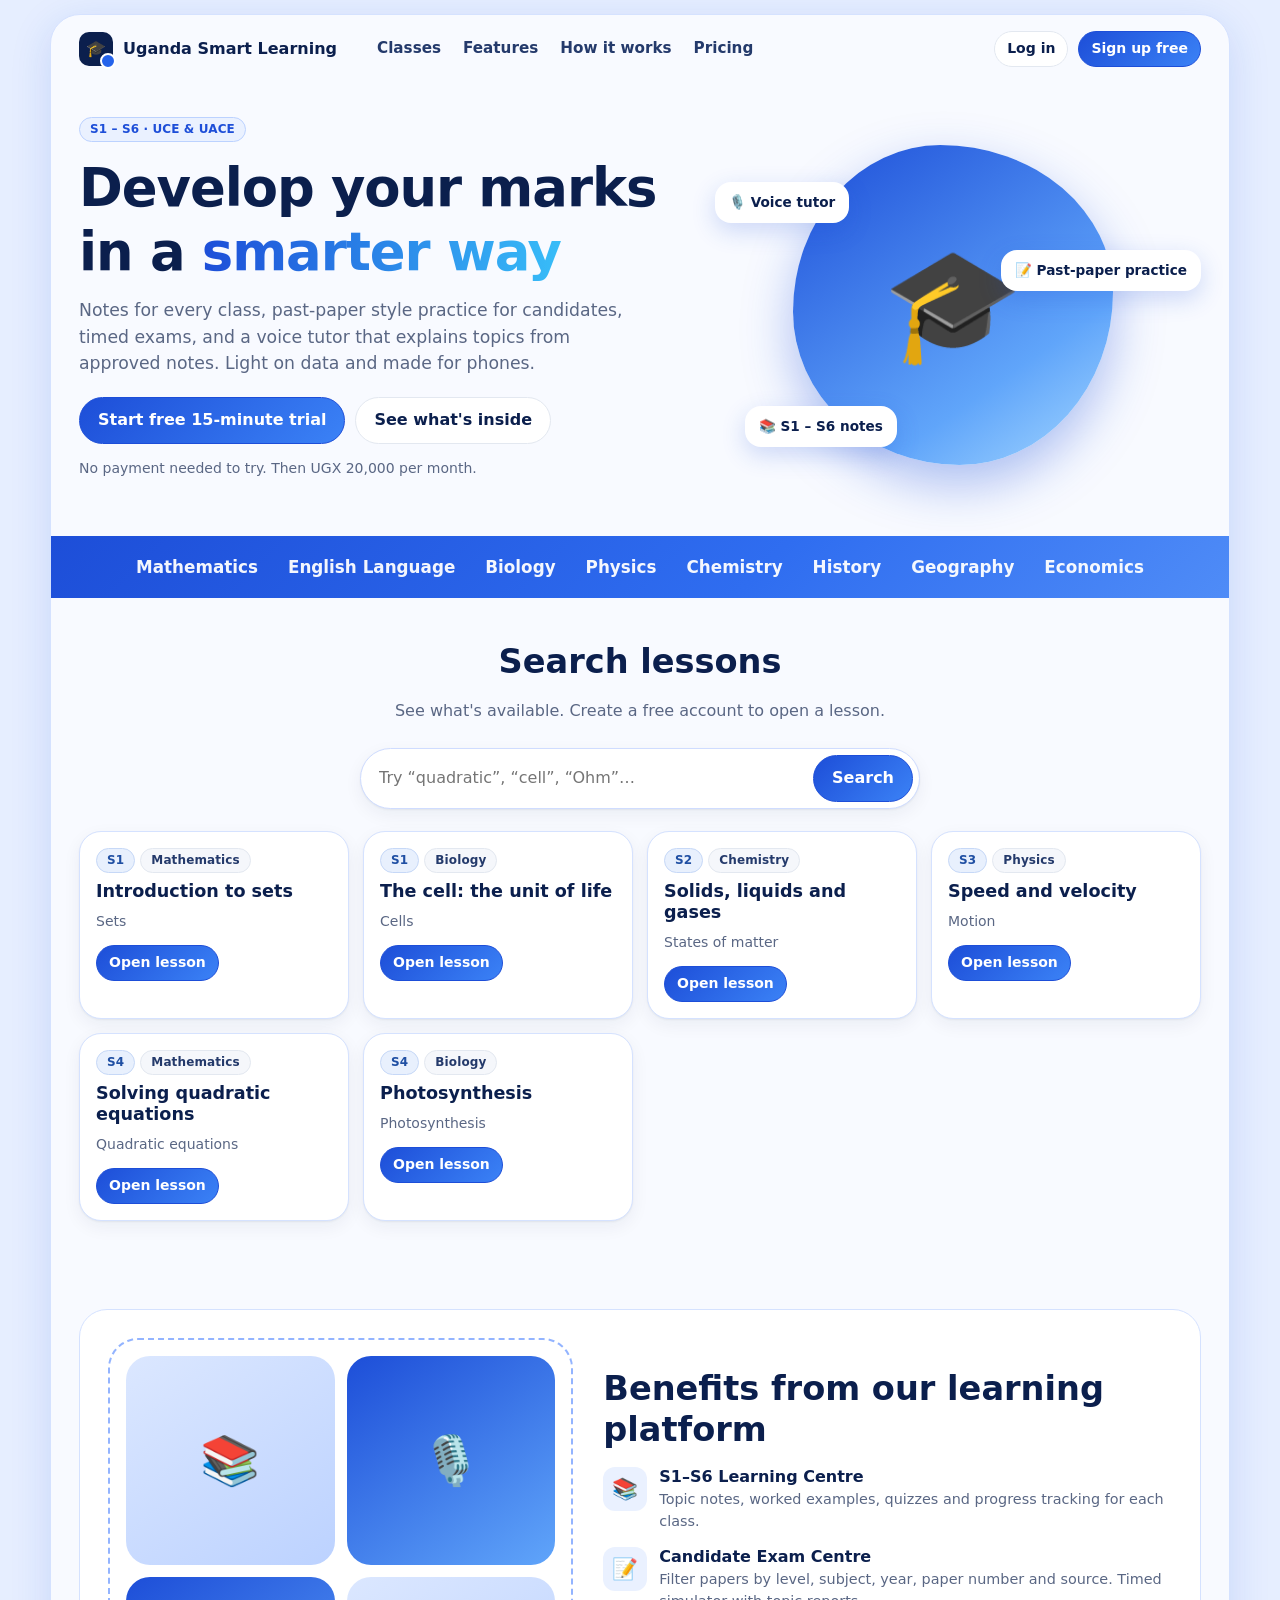
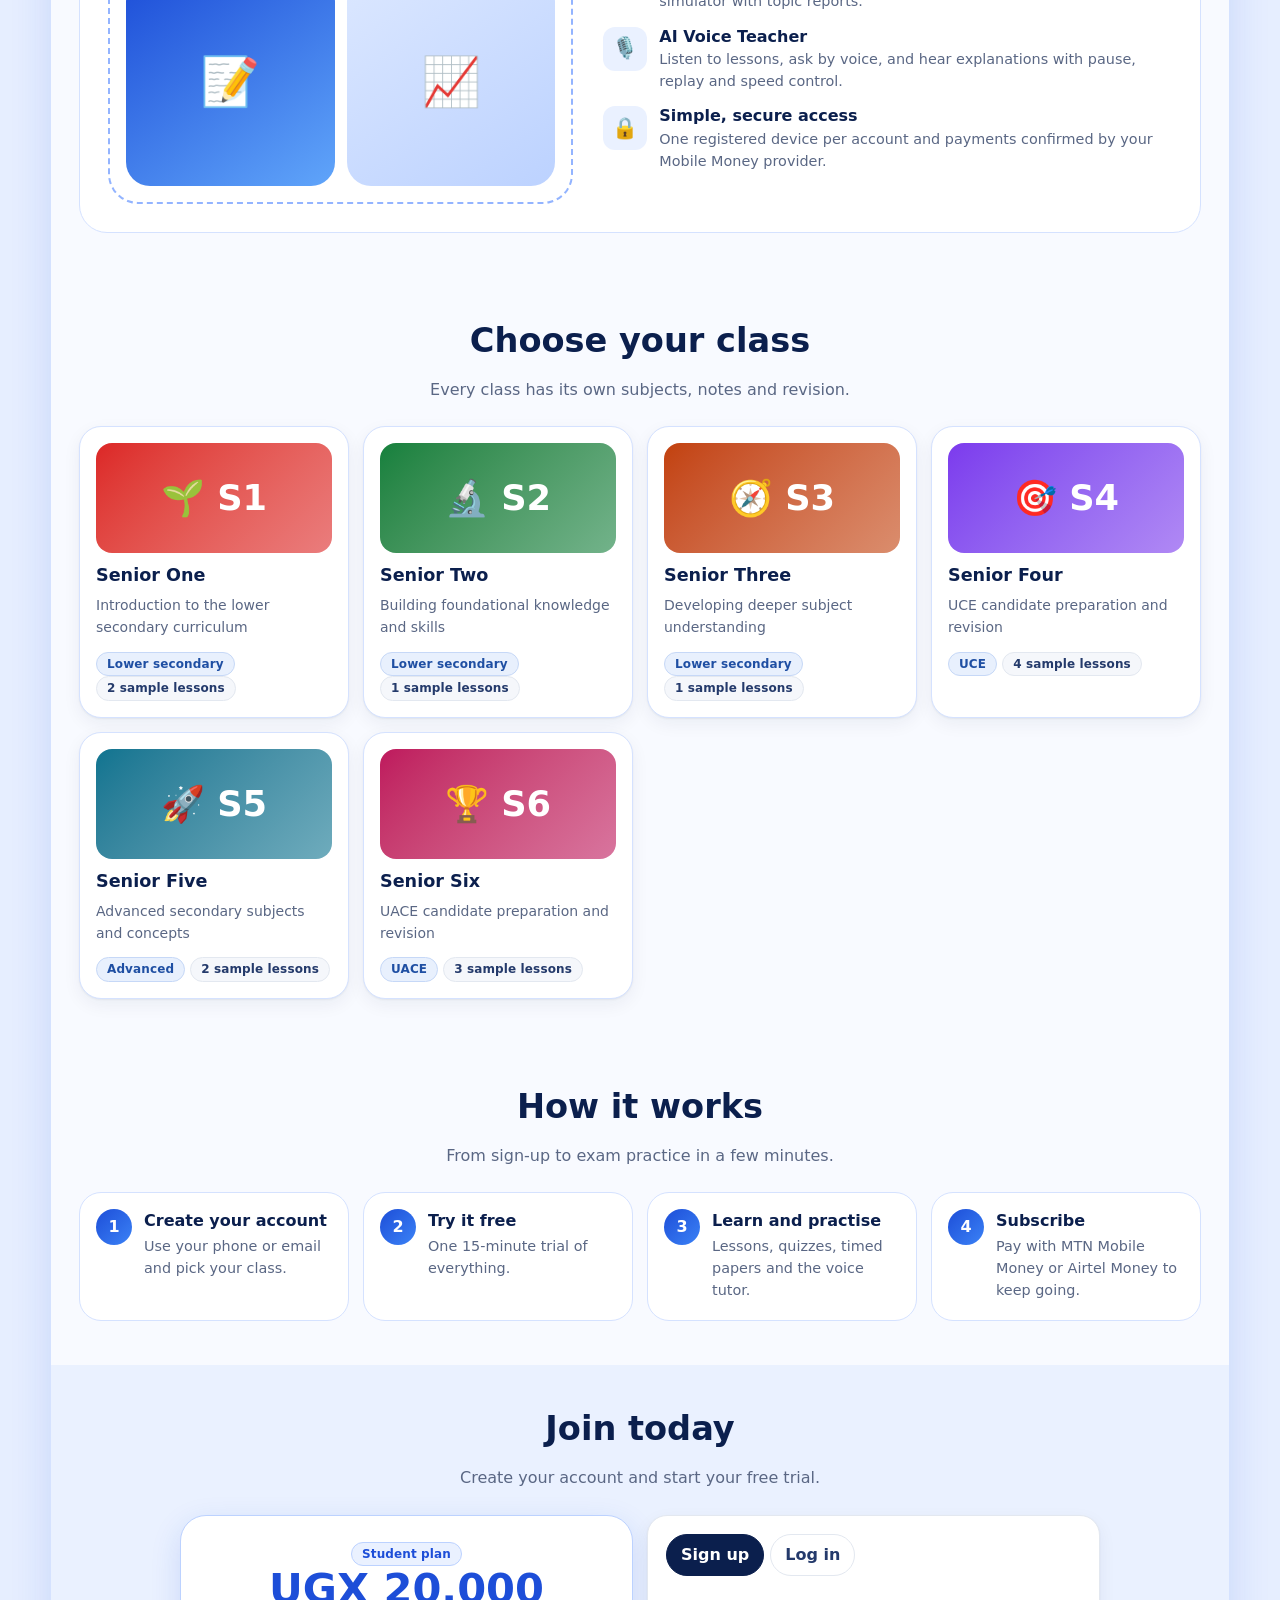
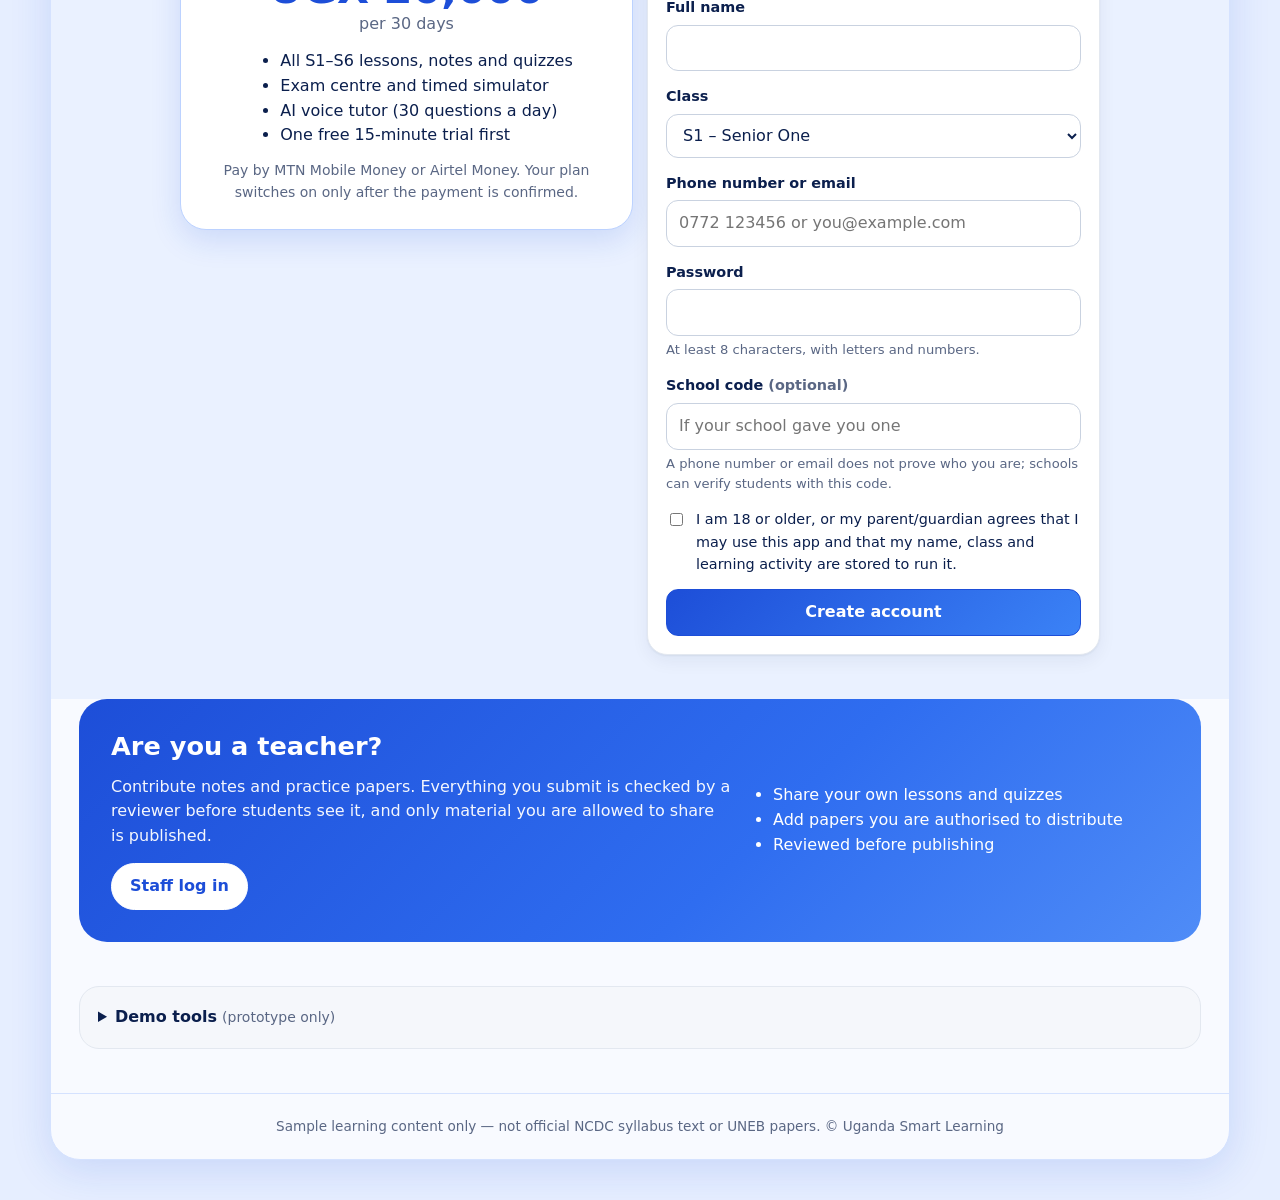
==== commit a4f8e08c: "Add files via upload" ====
--- a/admin.html
+++ b/admin.html
@@ -200,6 +200,42 @@
 .l-foot{padding:22px 28px;text-align:center;color:var(--muted);font-size:.85rem;border-top:1px solid #d5e2ff}
 @media (max-width:860px){.l-nav .links{display:none}.l-nav{padding:14px 16px}.l-hero,.benefit,.cta{grid-template-columns:1fr}.l-hero{padding:20px 16px 30px}.l-sec{padding:34px 16px}.cta{margin:0 14px 30px;padding:24px}.l-art{min-height:280px}.l-art .blob{font-size:5rem}}
 
+/* ===== class colours: each class has its own colour (--cls is set from the student's class) ===== */
+.has-cls .topbar{border-bottom:3px solid var(--cls)}
+.has-cls .bottomnav{border-top:3px solid var(--cls)}
+.clsbadge{display:inline-block;padding:3px 12px;border-radius:999px;background:var(--c,#2563eb);color:#fff;font-weight:800;font-size:.8rem;letter-spacing:.01em}
+.clsdot{display:inline-block;width:.8em;height:.8em;border-radius:50%;background:var(--c,#2563eb);vertical-align:-1px;margin-right:6px}
+.clscard{border-top:5px solid var(--c,#2563eb)}
+.tab.cls[aria-selected=true]{background:var(--c);border-color:var(--c);color:#fff}
+.tab.cls{border-color:var(--c);color:var(--c)}
+.tab.cls[aria-selected=true]{color:#fff}
+.clsbanner{border-radius:20px;padding:16px 18px;color:#fff;background:linear-gradient(135deg,var(--c),color-mix(in srgb,var(--c) 70%,#000))}
+.clsbanner h1,.clsbanner h2,.clsbanner p{color:#fff;margin:0}
+
+/* ===== class discussion room ===== */
+.room{display:grid;grid-template-columns:1fr;gap:14px}
+.callbar{display:flex;gap:10px;align-items:center;flex-wrap:wrap;background:#fff;border:1px solid var(--line);border-radius:16px;padding:10px 14px}
+.callgrid{display:grid;grid-template-columns:repeat(auto-fill,minmax(150px,1fr));gap:10px;margin-top:10px}
+.tile{position:relative;border-radius:16px;overflow:hidden;background:#0b1f4d;aspect-ratio:4/3;display:grid;place-items:center;color:#fff}
+.tile video{position:absolute;inset:0;width:100%;height:100%;object-fit:cover}
+.tile.audio video{opacity:0;pointer-events:none}
+.tile .av{width:56px;height:56px;border-radius:50%;background:var(--c,#2563eb);display:grid;place-items:center;font-weight:800;font-size:1.3rem}
+.tile .nm{position:absolute;left:8px;bottom:6px;font-size:.78rem;font-weight:700;background:rgba(0,0,0,.45);padding:2px 8px;border-radius:999px}
+.tile .st{position:absolute;right:8px;top:6px;font-size:.7rem;background:rgba(0,0,0,.45);padding:2px 8px;border-radius:999px}
+.msgs{display:flex;flex-direction:column;gap:8px;height:min(56vh,520px);overflow-y:auto;padding:12px;background:var(--soft);border:1px solid var(--line);border-radius:16px}
+.msg{max-width:84%;padding:8px 12px;border-radius:16px;background:#fff;border:1px solid var(--line);align-self:flex-start;word-wrap:break-word;overflow-wrap:anywhere}
+.msg.me{align-self:flex-end;background:color-mix(in srgb,var(--c) 14%,#fff);border-color:color-mix(in srgb,var(--c) 40%,#fff)}
+.msg .mh{font-size:.78rem;display:flex;gap:6px;align-items:center;flex-wrap:wrap}
+.msg .tx{white-space:pre-wrap;margin:2px 0 0}
+.msg audio{width:min(260px,70vw);height:36px;margin-top:4px}
+.msg .mact{display:flex;gap:10px;margin-top:2px}
+.msg .mact button{border:0;background:none;color:var(--muted);font:inherit;font-size:.75rem;cursor:pointer;padding:2px 0}
+.msg .mact button:hover{color:var(--bad)}
+.composer{display:flex;gap:8px;align-items:flex-end}
+.composer textarea{min-height:44px;height:44px;max-height:120px;resize:none}
+.recbar{display:flex;gap:10px;align-items:center;flex:1;background:var(--bad-soft);border:1px solid #f5c2bd;border-radius:12px;padding:8px 12px;font-weight:700;color:var(--bad)}
+.rule{font-size:.85rem;color:var(--muted)}
+
 </style>
 </head>
 <body>
@@ -212,12 +248,12 @@
 (function (r) {
   const SAMPLE = 'Sample content (not official)';
   const classes = [
-    { id: 'S1', name: 'Senior One', level: 'Lower secondary', focus: 'Introduction to the lower secondary curriculum' },
-    { id: 'S2', name: 'Senior Two', level: 'Lower secondary', focus: 'Building foundational knowledge and skills' },
-    { id: 'S3', name: 'Senior Three', level: 'Lower secondary', focus: 'Developing deeper subject understanding' },
-    { id: 'S4', name: 'Senior Four', level: 'UCE', focus: 'UCE candidate preparation and revision' },
-    { id: 'S5', name: 'Senior Five', level: 'Advanced', focus: 'Advanced secondary subjects and concepts' },
-    { id: 'S6', name: 'Senior Six', level: 'UACE', focus: 'UACE candidate preparation and revision' }
+    { id: 'S1', color: '#dc2626', name: 'Senior One', level: 'Lower secondary', focus: 'Introduction to the lower secondary curriculum' },
+    { id: 'S2', color: '#15803d', name: 'Senior Two', level: 'Lower secondary', focus: 'Building foundational knowledge and skills' },
+    { id: 'S3', color: '#c2410c', name: 'Senior Three', level: 'Lower secondary', focus: 'Developing deeper subject understanding' },
+    { id: 'S4', color: '#7c3aed', name: 'Senior Four', level: 'UCE', focus: 'UCE candidate preparation and revision' },
+    { id: 'S5', color: '#0e7490', name: 'Senior Five', level: 'Advanced', focus: 'Advanced secondary subjects and concepts' },
+    { id: 'S6', color: '#be185d', name: 'Senior Six', level: 'UACE', focus: 'UACE candidate preparation and revision' }
   ];
   // Subject catalogue is configurable in Admin → Catalogue. This is only a starting point.
   const subjects = [
@@ -417,9 +453,10 @@
   })();
   const isBrowser = typeof document !== 'undefined';
   const DEFAULT_CFG = { price: 20000, currency: 'UGX', days: 30, trialMinutes: 15, sandbox: true, aiDailyLimit: 30, aiCostPerCall: 30, payNumber: '0773014995', whatsappNumber: '0773014995', whatsappNotify: true };
+  const CLASS_COLORS = { S1: '#dc2626', S2: '#15803d', S3: '#c2410c', S4: '#7c3aed', S5: '#0e7490', S6: '#be185d' };
   const CATEGORIES = ['Official UNEB past paper', 'NCDC sample assessment', 'School mock', 'Teacher-created assessment', 'Licensed publisher material', 'AI-generated practice'];
   const PERMS = ['Own content (author holds the rights)', 'Licensed / written permission held', 'Authorised by UNEB / NCDC', 'Permission pending'];
-  const ROLE_PERMS = { admin: ['*'], reviewer: ['review', 'submit'], contributor: ['submit'], student: [] };
+  const ROLE_PERMS = { admin: ['*'], reviewer: ['review', 'submit', 'moderate'], contributor: ['submit', 'moderate'], student: [] };
 
   const $ = (s, r) => (r || document).querySelector(s);
   const $$ = (s, r) => [...(r || document).querySelectorAll(s)];
@@ -455,7 +492,7 @@
 
   /* ---------- storage ---------- */
   let db = null;
-  const load = () => { try { db = JSON.parse(LS.getItem(KEY)); } catch (e) { db = null; } if (db) { db.cfg = Object.assign({}, DEFAULT_CFG, db.cfg); db.outbox = db.outbox || []; } return db; };
+  const load = () => { try { db = JSON.parse(LS.getItem(KEY)); } catch (e) { db = null; } if (db) { db.cfg = Object.assign({}, DEFAULT_CFG, db.cfg); db.outbox = db.outbox || []; db.messages = db.messages || []; db.mutes = db.mutes || {}; (db.classes || []).forEach(c => { if (!c.color) c.color = CLASS_COLORS[c.id] || '#2563eb'; }); } return db; };
   const save = () => LS.setItem(KEY, JSON.stringify(db));
   const audit = (action, userId, detail) => { db.audit.unshift({ id: uid('a'), at: now(), action, userId: userId || null, detail: detail || '' }); if (db.audit.length > 500) db.audit.length = 500; };
   /* WhatsApp: a browser cannot send WhatsApp messages by itself. The server queues each message here;
@@ -507,12 +544,32 @@
     db.otps[contact + '|' + purpose] = { code, exp: now() + 10 * 60000, tries: 0 };
     return code; // DEMO ONLY: in production this is sent by SMS/email and never returned to the browser
   }
-  function checkOtp(contact, purpose, code) {
-    const k = contact + '|' + purpose, o = db.otps[k];
+  /* Real code delivery: on Vercel the /api functions send the code by SMS (Africa's Talking) or email (Resend) and the
+     browser never sees the code. Where those functions don't exist or aren't configured (GitHub Pages, opening the file,
+     missing keys) we fall back to DEMO mode and show the code on screen. */
+  async function post(path, data, ms) {
+    const ctl = typeof AbortController !== 'undefined' ? new AbortController() : null, t = ctl && setTimeout(() => ctl.abort(), ms || 8000);
+    try { const r = await fetch(path, { method: 'POST', headers: { 'Content-Type': 'application/json' }, body: JSON.stringify(data), signal: ctl && ctl.signal }); let j = null; try { j = await r.json(); } catch (e) { /* not json */ } return { status: r.status, json: j }; }
+    catch (e) { return { status: 0, json: null }; } finally { if (t) clearTimeout(t); }
+  }
+  async function issueOtp(contact, purpose) {
+    const r = await post('api/send-otp', { contact, purpose });
+    load();
+    if (r.status === 200 && r.json && r.json.ok) { db.otps[contact + '|' + purpose] = { remote: true, token: r.json.token, exp: r.json.exp, tries: 0 }; save(); return { sent: true, via: r.json.via }; }
+    if (r.status === 429 || r.status === 502 || (r.status === 400 && r.json && r.json.error)) return { error: (r.json && r.json.error) || 'We could not send the code. Please try again.' };
+    const code = makeOtp(contact, purpose); save(); return { demoOtp: code }; // 404/501/network: sending is not set up here
+  }
+  async function checkOtp(contact, purpose, code) {
+    const k = contact + '|' + purpose; load(); let o = db.otps[k];
     if (!o || o.exp < now()) return 'The code has expired. Request a new one.';
     if (o.tries >= 5) return 'Too many wrong codes. Request a new one.';
-    if (String(code).trim() !== o.code) { o.tries++; return 'That code is not correct.'; }
-    delete db.otps[k]; return null;
+    if (o.remote) {
+      const r = await post('api/verify-otp', { contact, purpose, code: String(code).trim(), token: o.token }); load(); o = db.otps[k];
+      if (r.json && r.json.ok) { delete db.otps[k]; save(); return null; }
+      if (o) o.tries++; save(); return (r.json && r.json.error) || 'We could not check the code. Please try again.';
+    }
+    if (String(code).trim() !== o.code) { o.tries++; save(); return 'That code is not correct.'; }
+    delete db.otps[k]; save(); return null;
   }
   function startSession(u) {
     Object.keys(db.sessions).forEach(t => { if (db.sessions[t].userId === u.id) delete db.sessions[t]; }); // one active session per account
@@ -587,6 +644,14 @@
     return { quiz: qs, errors };
   }
 
+  /* Voice-note audio is kept in IndexedDB on the device (blobs are too big for localStorage). In production, upload to object storage. */
+  const Media = (function () {
+    const mem = new Map(); let dbp = null;
+    const open = () => dbp || (dbp = new Promise(res => { try { const rq = root.indexedDB.open('usl_media', 1); rq.onupgradeneeded = () => rq.result.createObjectStore('b'); rq.onsuccess = () => res(rq.result); rq.onerror = () => res(null); } catch (e) { res(null); } }));
+    const tx = async (mode, fn) => { const d = await open(); if (!d) return null; return new Promise(r => { try { const t = d.transaction('b', mode), q = fn(t.objectStore('b')); t.oncomplete = () => r(q && q.result !== undefined ? q.result : true); t.onerror = t.onabort = () => r(null); } catch (e) { r(null); } }); };
+    return { put: async (id, blob) => { mem.set(id, blob); await tx('readwrite', s => s.put(blob, id)); }, get: async id => { if (mem.has(id)) return mem.get(id); const v = await tx('readonly', s => s.get(id)); return v && v !== true ? v : null; }, del: async id => { mem.delete(id); await tx('readwrite', s => s.delete(id)); } };
+  })();
+
   /* ---------- the simulated server ---------- */
   const Server = {
     async register(f) {
@@ -600,13 +665,18 @@
       if (!db.classes.find(c => c.id === f.classId)) return err('Choose your class.');
       if (db.users.find(u => u.contact === contact)) return err('An account with this contact already exists. Please log in.');
       const u = { id: uid('u'), role: 'student', name, contact, classId: f.classId, subjects: [], schoolCode: (f.schoolCode || '').trim(), salt, pw, verified: false, status: 'active', createdAt: now(), consentAt: now(), deviceId: null, deviceSince: null, trialStartedAt: null, trialEndsAt: null, dailyGoal: 2, failed: 0, lockUntil: 0 };
-      db.users.push(u); const code = makeOtp(contact, 'verify'); audit('user.registered', u.id, contact); save();
-      return okr({ contact, demoOtp: code });
-    },
-    async resendCode(contact, purpose) { contact = normContact(contact); load(); const u = db.users.find(x => x.contact === contact); if (!u) return err('Unknown account.'); const c = makeOtp(contact, purpose || 'verify'); save(); return okr({ demoOtp: c }); },
+      db.users.push(u); audit('user.registered', u.id, contact); save();
+      const o = await issueOtp(contact, 'verify'); if (o.error) return err(o.error);
+      return okr(Object.assign({ contact }, o));
+    },
+    async resendCode(contact, purpose) { contact = normContact(contact); load(); const u = db.users.find(x => x.contact === contact); if (!u) return err('Unknown account.'); const o = await issueOtp(contact, purpose === 'transfer' ? 'transfer' : 'verify'); return o.error ? err(o.error) : okr(o); },
     async verifyRegistration(contact, code) {
       contact = normContact(contact); load(); const u = db.users.find(x => x.contact === contact); if (!u) return err('Unknown account.');
-      const e = checkOtp(contact, 'verify', code); if (e) { save(); return err(e); }
+      const e = await checkOtp(contact, 'verify', code); if (e) return err(e);
+      load(); const u2 = db.users.find(x => x.id === u.id); if (!u2) return err('Unknown account.');
+      return Server._finishVerify(u2);
+    },
+    _finishVerify(u) {
       u.verified = true; u.deviceId = deviceId(); u.deviceSince = now(); audit('user.verified', u.id); notify(u.id, 'Welcome! Your account is verified. You can start your free 15-minute trial from the dashboard.');
       return startSession(u);
     },
@@ -621,18 +691,22 @@
         return err('Incorrect contact or password.');
       }
       if (u.status !== 'active') return err('This account is suspended. Please contact support.');
-      if (!u.verified) { const code = makeOtp(c, 'verify'); save(); return okr({ needsVerify: true, contact: c, demoOtp: code }); }
+      if (!u.verified) { const o = await issueOtp(c, 'verify'); return o.error ? err(o.error) : okr(Object.assign({ needsVerify: true, contact: c }, o)); }
       u.failed = 0; const dev = deviceId();
       if (!u.deviceId) { u.deviceId = dev; u.deviceSince = now(); audit('device.registered', u.id); }
       else if (u.deviceId !== dev) {
-        const code = makeOtp(c, 'transfer'); audit('login.new_device', u.id, 'blocked pending verification'); notify(u.id, 'Someone tried to log in from a new device. If this was not you, change your password.'); save();
-        return okr({ needsTransfer: true, contact: c, demoOtp: code });
+        audit('login.new_device', u.id, 'blocked pending verification'); notify(u.id, 'Someone tried to log in from a new device. If this was not you, change your password.'); save();
+        const o = await issueOtp(c, 'transfer'); return o.error ? err(o.error) : okr(Object.assign({ needsTransfer: true, contact: c }, o));
       }
       return startSession(u);
     },
     async completeTransfer(contact, code) {
       contact = normContact(contact); load(); const u = db.users.find(x => x.contact === contact); if (!u) return err('Unknown account.');
-      const e = checkOtp(contact, 'transfer', code); if (e) { save(); return err(e); }
+      const e = await checkOtp(contact, 'transfer', code); if (e) return err(e);
+      load(); const u2 = db.users.find(x => x.id === u.id); if (!u2) return err('Unknown account.');
+      return Server._finishTransfer(u2);
+    },
+    _finishTransfer(u) {
       u.deviceId = deviceId(); u.deviceSince = now(); audit('device.transferred', u.id); notify(u.id, 'Your account was moved to a new device. The old device has been signed out.');
       return startSession(u);
     },
@@ -804,7 +878,7 @@
       Object.assign(db.cfg, { price: n(c.price), days: n(c.days), trialMinutes: n(c.trialMinutes), aiDailyLimit: n(c.aiDailyLimit), aiCostPerCall: n(c.aiCostPerCall) || 0, sandbox: !!c.sandbox, payNumber: String(c.payNumber).trim(), whatsappNumber: String(c.whatsappNumber).trim(), whatsappNotify: !!c.whatsappNotify });
       audit('config.saved', r.u.id, JSON.stringify(db.cfg)); save(); return okr();
     },
-    upsertClass(c) { const r = auth('*'); if (r.e) return r.e; const id = (c.id || '').trim().toUpperCase(); if (!/^[A-Z0-9]{1,6}$/.test(id) || !(c.name || '').trim()) return err('Give a short class code (e.g. S1) and a name.'); const x = db.classes.find(k => k.id === id); const o = { id, name: c.name.trim(), level: (c.level || '').trim(), focus: (c.focus || '').trim() }; if (x) Object.assign(x, o); else db.classes.push(o); audit('class.saved', r.u.id, id); save(); return okr(); },
+    upsertClass(c) { const r = auth('*'); if (r.e) return r.e; const id = (c.id || '').trim().toUpperCase(); if (!/^[A-Z0-9]{1,6}$/.test(id) || !(c.name || '').trim()) return err('Give a short class code (e.g. S1) and a name.'); const x = db.classes.find(k => k.id === id); if (c.color && !/^#[0-9a-fA-F]{6}$/.test(c.color)) return err('Pick a valid colour.'); const o = { id, name: c.name.trim(), level: (c.level || '').trim(), focus: (c.focus || '').trim(), color: (c.color || (x && x.color) || CLASS_COLORS[id] || '#2563eb').toLowerCase() }; if (x) Object.assign(x, o); else db.classes.push(o); audit('class.saved', r.u.id, id); save(); return okr(); },
     upsertSubject(s) {
       const r = auth('*'); if (r.e) return r.e; const name = (s.name || '').trim(); if (!name || !(s.classes || []).length) return err('Give a subject name and pick at least one class.');
       const id = s.id || name.toLowerCase().replace(/[^a-z0-9]+/g, '-').slice(0, 20); let x = db.subjects.find(k => k.id === id);
@@ -815,6 +889,54 @@
     deleteSubject(id) { const r = auth('*'); if (r.e) return r.e; if (db.lessons.some(l => l.subject === id) || db.papers.some(p => p.subject === id)) return err('This subject has lessons or papers. Withdraw them first.'); db.subjects = db.subjects.filter(s => s.id !== id); db.syllabus = db.syllabus.filter(s => s.subjectId !== id); audit('subject.deleted', r.u.id, id); save(); return okr(); },
     outbox() { const r = auth('*'); if (r.e) return r.e; return okr({ items: db.outbox }); },
     markOutboxSent(id) { const r = auth('*'); if (r.e) return r.e; const m = db.outbox.find(x => x.id === id); if (!m) return err('Not found.'); m.status = 'sent'; m.sentAt = now(); audit('outbox.sent', r.u.id, m.kind); save(); return okr(); },
+    /* ----- class discussion rooms: one room per class, class members only; no private messages ----- */
+    _room(u, classId) {
+      if (!db.classes.find(c => c.id === classId)) return err('Unknown class.');
+      if (u.role === 'student') { if (u.classId !== classId) { audit('room.denied', u.id, classId); save(); return err('You can only join your own class room.'); } const g = requireAccess(u); if (g) return g; }
+      return null;
+    },
+    roomInfo(classId) {
+      const r = auth(); if (r.e) return r.e; const e = Server._room(r.u, classId); if (e) return e; const m = db.mutes[r.u.id] || 0;
+      return okr({ cls: db.classes.find(c => c.id === classId), members: db.users.filter(x => x.role === 'student' && x.classId === classId && x.status === 'active').length, mutedUntil: m > now() ? m : 0, me: { id: r.u.id, name: r.u.name, role: r.u.role } });
+    },
+    listMessages(classId) {
+      const r = auth(); if (r.e) return r.e; const e = Server._room(r.u, classId); if (e) return e; const st = r.u.role !== 'student';
+      return okr({ messages: db.messages.filter(m => m.cls === classId && !m.deleted).slice(-200).map(m => ({ id: m.id, userId: m.userId, name: m.name, role: m.role, text: m.text, media: m.media, at: m.at, reportedByMe: m.reports.includes(r.u.id), reports: st ? m.reports.length : undefined })) });
+    },
+    postMessage(classId, f) {
+      const r = auth(); if (r.e) return r.e; const e = Server._room(r.u, classId); if (e) return e; const u = r.u; f = f || {};
+      if ((db.mutes[u.id] || 0) > now()) return err('You are muted in this room until ' + new Date(db.mutes[u.id]).toLocaleTimeString('en-GB', { hour: '2-digit', minute: '2-digit' }) + '.');
+      if (db.messages.filter(m => m.userId === u.id && now() - m.at < 30000).length >= 8) return err('You are sending messages too fast. Wait a few seconds.');
+      const text = String(f.text || '').replace(/[\u0000-\u0008\u000b\u000c\u000e-\u001f]/g, '').trim();
+      if (text.length > 1000) return err('Messages can be up to 1000 characters.');
+      let media = null;
+      if (f.media) { const d = Number(f.media.dur), id = String(f.media.id || ''), mime = String(f.media.mime || ''); if (!/^m_[a-z0-9]{6,30}$/.test(id) || !(d >= 1 && d <= 120) || !/^audio\//.test(mime)) return err('That voice note is not valid (1–120 seconds).'); media = { id, dur: Math.round(d), mime: mime.slice(0, 40), kind: 'voice' }; }
+      if (!text && !media) return err('Type a message or record a voice note.');
+      const m = { id: uid('c'), cls: classId, userId: u.id, name: u.name, role: u.role, text, media, at: now(), reports: [], deleted: false };
+      db.messages.push(m); const mine = db.messages.filter(x => x.cls === classId), dropped = [];
+      if (mine.length > 300) mine.slice(0, mine.length - 300).forEach(x => { if (x.media) dropped.push(x.media.id); db.messages.splice(db.messages.indexOf(x), 1); });
+      save(); return okr({ id: m.id, dropped });
+    },
+    deleteMessage(id) {
+      const r = auth(); if (r.e) return r.e; const m = db.messages.find(x => x.id === id); if (!m) return err('Message not found.');
+      const staff = can(r.u, 'moderate'); if (m.userId !== r.u.id && !staff) { audit('permission.denied', r.u.id, 'delete message'); save(); return err('You can only delete your own messages.'); }
+      const mediaId = m.media && m.media.id; m.deleted = true; m.text = ''; m.media = null; if (staff && m.userId !== r.u.id) audit('chat.deleted_by_staff', r.u.id, m.cls + ' ' + m.name); save(); return okr({ mediaId });
+    },
+    reportMessage(id) {
+      const r = auth(); if (r.e) return r.e; const m = db.messages.find(x => x.id === id && !x.deleted); if (!m) return err('Message not found.'); const e = Server._room(r.u, m.cls); if (e) return e;
+      if (m.userId === r.u.id) return err('You cannot report your own message.'); if (!m.reports.includes(r.u.id)) { m.reports.push(r.u.id); m.dismissed = false; audit('chat.reported', r.u.id, m.cls + ' ' + m.name); save(); } return okr();
+    },
+    muteUser(userId, minutes) {
+      const r = auth('moderate'); if (r.e) return r.e; const u = db.users.find(x => x.id === userId); if (!u || u.id === r.u.id || u.role !== 'student') return err('You can only mute students.');
+      const mins = Math.max(1, Math.min(10080, parseInt(minutes, 10) || 60)); db.mutes[u.id] = now() + mins * 60000; audit('chat.muted', r.u.id, u.contact + ' ' + mins + ' min'); notify(u.id, 'A teacher muted you in the class room for ' + mins + ' minutes. Please follow the room rules.'); save(); return okr();
+    },
+    unmuteUser(userId) { const r = auth('moderate'); if (r.e) return r.e; delete db.mutes[userId]; audit('chat.unmuted', r.u.id, userId); save(); return okr(); },
+    chatReports() {
+      const r = auth('moderate'); if (r.e) return r.e;
+      return okr({ reports: db.messages.filter(m => m.reports.length && !m.deleted && !m.dismissed).map(m => ({ id: m.id, cls: m.cls, userId: m.userId, name: m.name, text: m.text, media: !!m.media, at: m.at, count: m.reports.length, mutedUntil: db.mutes[m.userId] > now() ? db.mutes[m.userId] : 0 })),
+        muted: Object.entries(db.mutes).filter(([, t]) => t > now()).map(([id, t]) => ({ id, name: (db.users.find(u => u.id === id) || {}).name || id, until: t })) });
+    },
+    dismissReports(id) { const r = auth('moderate'); if (r.e) return r.e; const m = db.messages.find(x => x.id === id); if (!m) return err('Not found.'); m.dismissed = true; audit('chat.report_dismissed', r.u.id, m.cls); save(); return okr(); },
     addOrg(name) { const r = auth('*'); if (r.e) return r.e; name = (name || '').trim(); if (name.length < 2) return err('Enter the organisation name.'); if (db.orgs.find(o => o.name.toLowerCase() === name.toLowerCase())) return err('That organisation already exists.'); db.orgs.push({ id: uid('o'), name }); audit('org.added', r.u.id, name); save(); return okr(); },
     setRole(id, role) { const r = auth('*'); if (r.e) return r.e; const u = db.users.find(x => x.id === id); if (!u || u.id === r.u.id || u.role === 'student' || !ROLE_PERMS[role] || role === 'student') return err('Cannot change that role.'); u.role = role; Object.keys(db.sessions).forEach(t => { if (db.sessions[t].userId === id) delete db.sessions[t]; }); audit('role.changed', r.u.id, u.contact + ' → ' + role); save(); return okr(); },
     setSyllabus(classId, subjectId, ref, version, note) { const r = auth('*'); if (r.e) return r.e; const s = db.syllabus.find(x => x.classId === classId && x.subjectId === subjectId); if (!s) return err('Not found.'); Object.assign(s, { ref: (ref || '').trim(), version: (version || '').trim(), note: (note || '').trim() }); audit('syllabus.saved', r.u.id, classId + '/' + subjectId); save(); return okr(); },
@@ -956,9 +1078,10 @@
   }
   function shell(user, page, a) {
     const staff = user.role !== 'student';
-    const items = [['dashboard', 'dashboard.html', 'Home', '🏠'], ['library', 'library.html', 'Library', '📚'], ['papers', 'papers.html', 'Exam centre', '📝'], ['tutor', 'tutor.html', 'AI tutor', '🎙️'], ['profile', 'profile.html', 'Account', '👤']];
+    const items = [['dashboard', 'dashboard.html', 'Home', '🏠'], ['library', 'library.html', 'Library', '📚'], ['papers', 'papers.html', 'Exam centre', '📝'], ['tutor', 'tutor.html', 'AI tutor', '🎙️'], ['discuss', 'discuss.html', 'Discuss', '💬'], ['profile', 'profile.html', 'Account', '👤']];
     if (staff) items.push(['admin', 'admin.html', 'Admin', '🛠️']);
     const cur = k => k === page ? ' aria-current="page"' : ''; const [pc, pt] = pill(a);
+    if (user.classId) { const cc = classColor(user.classId); document.documentElement.style.setProperty('--cls', cc); document.body.classList.add('has-cls'); }
     const head = document.createElement('div');
     head.innerHTML = '<a class="skip" href="#main">Skip to content</a><header class="topbar"><div class="container"><a class="brand" href="dashboard.html"><span class="logo" aria-hidden="true">🎓</span><span>Uganda Smart Learning</span></a><nav class="nav" aria-label="Main">' + items.map(i => '<a href="' + i[1] + '"' + cur(i[0]) + '>' + i[2] + '</a>').join('') + '</nav><div class="top-right"><a id="pill" class="pill ' + pc + '" href="subscription.html">' + esc(pt) + '</a></div></div></header>';
     document.body.prepend(head);
@@ -988,7 +1111,8 @@
   }
 
   const waLink = (to, text) => 'https://wa.me/' + String(to || '').replace(/\D/g, '') + '?text=' + encodeURIComponent(text || '');
-  const USL = { LS, waLink, ready, Server, Gateway, AI, Speech, boot, toast, modal, confirmBox, esc, $, $$, fmtUGX, fmtDate, fmtMs, csv, download, textToHtml, parseQuestions, parseQuiz, plain, allowed, can, normContact, deviceId, newDevice: () => { LS.setItem(DEV, uid('dev')); }, CATEGORIES, PERMS, today };
+  const classColor = id => { load(); const c = db && db.classes.find(x => x.id === id); return (c && c.color) || CLASS_COLORS[id] || '#2563eb'; };
+  const USL = { Media, classColor, LS, waLink, ready, Server, Gateway, AI, Speech, boot, toast, modal, confirmBox, esc, $, $$, fmtUGX, fmtDate, fmtMs, csv, download, textToHtml, parseQuestions, parseQuiz, plain, allowed, can, normContact, deviceId, newDevice: () => { LS.setItem(DEV, uid('dev')); }, CATEGORIES, PERMS, today };
   root.USL = USL; if (typeof module !== 'undefined' && module.exports) module.exports = USL;
 })(typeof window !== 'undefined' ? window : globalThis);
 
@@ -1003,6 +1127,7 @@
   const tabs = [];
   if (isAdmin) tabs.push(['overview', 'Overview'], ['students', 'Students']);
   if (canReview) tabs.push(['review', 'Review queue']);
+  if (USL.can(me, 'moderate')) tabs.push(['moderation', 'Chat moderation']);
   tabs.push(['papers', 'Papers'], ['lessons', 'Lessons'], ['mine', 'My submissions']);
   if (isAdmin) tabs.push(['catalogue', 'Catalogue'], ['payments', 'Payments'], ['outbox', 'WhatsApp outbox'], ['people', 'Staff'], ['settings', 'Settings'], ['audit', 'Audit log']);
   let tab = (location.hash || '').slice(1); if (!tabs.find(t => t[0] === tab)) tab = tabs[0][0];
@@ -1016,7 +1141,7 @@
   function shellHtml() {
     main.innerHTML = '<div class="row between"><h1 class="mb0">Admin &amp; content</h1><span class="badge info">' + esc(roleNote) + ' · ' + esc(me.name) + '</span></div><div class="tabs mt" role="tablist">' + tabs.map(t => '<button class="tab" role="tab" data-t="' + t[0] + '" aria-selected="' + (t[0] === tab) + '">' + esc(t[1]) + '</button>').join('') + '</div><div id="panel"></div>';
     main.querySelectorAll('[data-t]').forEach(b => b.onclick = () => { tab = b.dataset.t; history.replaceState(null, '', '#' + tab); shellHtml(); });
-    ({ overview, students, review, papers, lessons, mine, catalogue, payments, outbox, people, settings, audit }[tab])(document.getElementById('panel'));
+    ({ overview, students, review, moderation, papers, lessons, mine, catalogue, payments, outbox, people, settings, audit }[tab])(document.getElementById('panel'));
   }
 
   function overview(p) {
@@ -1070,16 +1195,16 @@
   function catalogue(p) {
     const db = D(); let fc = db.classes[0].id;
     const draw = () => {
-      p.innerHTML = '<h2>Classes</h2><div class="tablewrap"><table><thead><tr><th>Code</th><th>Name</th><th>Level</th><th>Main focus</th><th></th></tr></thead><tbody>' + D().classes.map(c => '<tr><td><b>' + esc(c.id) + '</b></td><td>' + esc(c.name) + '</td><td>' + esc(c.level) + '</td><td class="small">' + esc(c.focus) + '</td><td class="right"><button class="btn sm ghost" data-ec="' + c.id + '">Edit</button></td></tr>').join('') + '</tbody></table></div>' +
-        '<form id="cf" class="card mt"><h3 id="cft">Add or edit a class</h3><div class="grid g4"><div class="field"><label for="ci">Code</label><input id="ci" maxlength="6" placeholder="S1"></div><div class="field"><label for="cn">Name</label><input id="cn"></div><div class="field"><label for="cl">Level</label><input id="cl" placeholder="UCE, UACE…"></div><div class="field"><label for="cf2">Main focus</label><input id="cf2"></div></div><button class="btn orange" type="submit">Save class</button></form>' +
+      p.innerHTML = '<h2>Classes</h2><div class="tablewrap"><table><thead><tr><th>Colour</th><th>Code</th><th>Name</th><th>Level</th><th>Main focus</th><th></th></tr></thead><tbody>' + D().classes.map(c => '<tr><td><span class="clsdot" style="--c:' + esc(c.color) + '"></span></td><td><b>' + esc(c.id) + '</b></td><td>' + esc(c.name) + '</td><td>' + esc(c.level) + '</td><td class="small">' + esc(c.focus) + '</td><td class="right"><button class="btn sm ghost" data-ec="' + c.id + '">Edit</button></td></tr>').join('') + '</tbody></table></div>' +
+        '<form id="cf" class="card mt"><h3 id="cft">Add or edit a class</h3><div class="grid g4"><div class="field"><label for="cc">Class colour</label><input id="cc" type="color" value="#2563eb" style="padding:2px;height:44px"></div><div class="field"><label for="ci">Code</label><input id="ci" maxlength="6" placeholder="S1"></div><div class="field"><label for="cn">Name</label><input id="cn"></div><div class="field"><label for="cl">Level</label><input id="cl" placeholder="UCE, UACE…"></div><div class="field"><label for="cf2">Main focus</label><input id="cf2"></div></div><button class="btn orange" type="submit">Save class</button></form>' +
         '<h2 class="mt2">Subjects</h2><div class="tablewrap"><table><thead><tr><th>Subject</th><th>Offered in</th><th></th></tr></thead><tbody>' + D().subjects.map(s => '<tr><td><b>' + esc(s.name) + '</b></td><td class="small">' + esc(s.classes.join(', ')) + '</td><td class="right"><button class="btn sm ghost" data-es="' + s.id + '">Edit</button> <button class="btn sm ghost" data-ds="' + s.id + '">Delete</button></td></tr>').join('') + '</tbody></table></div>' +
         '<form id="sf" class="card mt"><h3 id="sft">Add or edit a subject</h3><div class="field"><label for="sn">Subject name</label><input id="sn"></div><div class="row" id="scl">' + D().classes.map(c => '<label class="check" style="margin:0"><input type="checkbox" value="' + c.id + '"><span>' + esc(c.id) + '</span></label>').join('') + '</div><input type="hidden" id="sid"><button class="btn orange mt" type="submit">Save subject</button><p class="hint">Subject availability differs by class and school programme, so choose carefully and match the NCDC curriculum for each class.</p></form>' +
         '<h2 class="mt2">Syllabus versions</h2><p class="muted small">Enter the official NCDC syllabus reference and version for each class and subject. Nothing is pre-filled — do not invent references.</p><div class="field" style="max-width:240px"><label for="fc">Class</label>' + sel('fc', D().classes.map(c => [c.id, c.id]), fc) + '</div><div class="stack" id="syl"></div>' +
         '<h2 class="mt2">Paper-source organisations</h2><div class="card"><ul class="list">' + D().orgs.map(o => '<li>' + esc(o.name) + '</li>').join('') + '</ul><form id="of" class="row mt"><input id="on" placeholder="Organisation name" style="flex:1;min-width:200px"><button class="btn orange" type="submit">Add</button></form></div>';
       const syl = () => { document.getElementById('syl').innerHTML = D().syllabus.filter(s => s.classId === fc).map(s => '<div class="card flat" data-sy="' + s.subjectId + '"><b>' + esc(subName(s.subjectId)) + '</b><div class="grid g3 mt"><div><label>Official reference</label><input class="r" value="' + esc(s.ref) + '"></div><div><label>Version</label><input class="v" value="' + esc(s.version) + '"></div><div><label>Note</label><input class="n" value="' + esc(s.note) + '"></div></div><button class="btn sm ghost mt">Save</button></div>').join('') || '<p class="muted">No subjects for this class.</p>'; document.querySelectorAll('[data-sy]').forEach(c => c.querySelector('button').onclick = () => out(Server.setSyllabus(fc, c.dataset.sy, c.querySelector('.r').value, c.querySelector('.v').value, c.querySelector('.n').value), 'Saved.')); };
       syl(); document.getElementById('fc').onchange = e => { fc = e.target.value; syl(); };
-      p.querySelectorAll('[data-ec]').forEach(b => b.onclick = () => { const c = D().classes.find(x => x.id === b.dataset.ec); document.getElementById('ci').value = c.id; document.getElementById('cn').value = c.name; document.getElementById('cl').value = c.level; document.getElementById('cf2').value = c.focus; document.getElementById('cf').scrollIntoView({ behavior: 'smooth' }); });
-      document.getElementById('cf').onsubmit = e => { e.preventDefault(); if (out(Server.upsertClass({ id: val('ci'), name: val('cn'), level: val('cl'), focus: val('cf2') }), 'Class saved.')) draw(); };
+      p.querySelectorAll('[data-ec]').forEach(b => b.onclick = () => { const c = D().classes.find(x => x.id === b.dataset.ec); document.getElementById('ci').value = c.id; document.getElementById('cc').value = c.color; document.getElementById('cn').value = c.name; document.getElementById('cl').value = c.level; document.getElementById('cf2').value = c.focus; document.getElementById('cf').scrollIntoView({ behavior: 'smooth' }); });
+      document.getElementById('cf').onsubmit = e => { e.preventDefault(); if (out(Server.upsertClass({ id: val('ci'), color: val('cc'), name: val('cn'), level: val('cl'), focus: val('cf2') }), 'Class saved.')) draw(); };
       p.querySelectorAll('[data-es]').forEach(b => b.onclick = () => { const s = D().subjects.find(x => x.id === b.dataset.es); document.getElementById('sn').value = s.name; document.getElementById('sid').value = s.id; document.querySelectorAll('#scl input').forEach(i => { i.checked = s.classes.includes(i.value); }); document.getElementById('sf').scrollIntoView({ behavior: 'smooth' }); });
       p.querySelectorAll('[data-ds]').forEach(b => b.onclick = async () => { if (await confirmBox('Remove this subject from the catalogue?', { danger: true, ok: 'Delete' }) && out(Server.deleteSubject(b.dataset.ds), 'Subject removed.')) draw(); });
       document.getElementById('sf').onsubmit = e => { e.preventDefault(); if (out(Server.upsertSubject({ id: val('sid') || undefined, name: val('sn'), classes: [...document.querySelectorAll('#scl input:checked')].map(i => i.value) }), 'Subject saved.')) draw(); };
@@ -1100,6 +1225,15 @@
       (items.map(m => '<div class="card"><div class="row between"><span class="small muted">' + fmtDate(m.at) + ' · to ' + esc(m.to) + '</span>' + (m.status === 'sent' ? '<span class="badge ok">marked sent</span>' : '<span class="badge warn">queued</span>') + '</div><pre style="white-space:pre-wrap;font:inherit;margin:10px 0">' + esc(m.text) + '</pre><div class="row"><a class="btn sm orange" target="_blank" rel="noopener" href="' + esc(USL.waLink(m.to, m.text)) + '" data-wa="' + m.id + '">Send on WhatsApp</a>' + (m.status === 'sent' ? '' : '<button class="btn sm ghost" data-ms="' + m.id + '">Mark as sent</button>') + '</div></div>').join('') || '<div class="card"><p class="muted mb0">No messages yet. One is queued whenever a payment is verified.</p></div>') + '</div>';
     p.querySelectorAll('[data-ms]').forEach(b => b.onclick = () => { if (out(Server.markOutboxSent(b.dataset.ms), 'Marked as sent.')) shellHtml(); });
     p.querySelectorAll('[data-wa]').forEach(a => a.addEventListener('click', () => { setTimeout(() => { Server.markOutboxSent(a.dataset.wa); shellHtml(); }, 600); }));
+  }
+
+  function moderation(p) {
+    const r = Server.chatReports(); if (!r.ok) return; const fm = t => fmtDate(t);
+    p.innerHTML = '<div class="alert info" style="margin-bottom:14px">Class rooms are open to students of that class only. Students can report messages. You can delete a message, dismiss a report, or mute a student for a while. These actions are written to the audit log.</div><h2>Reported messages (' + r.reports.length + ')</h2><div class="stack">' + (r.reports.map(x => '<div class="card"><div class="row between"><span><span class="clsdot" style="--c:' + esc(USL.classColor(x.cls)) + '"></span><b>' + esc(x.cls) + '</b> · ' + esc(x.name) + ' · <span class="small muted">' + fm(x.at) + '</span></span><span class="badge bad">' + x.count + ' report' + (x.count > 1 ? 's' : '') + '</span></div><p style="margin:10px 0">' + (x.text ? esc(x.text) : '<i class="muted">🎤 voice note</i>') + '</p><div class="row"><button class="btn sm danger" data-del="' + x.id + '">Delete message</button><button class="btn sm ghost" data-dis="' + x.id + '">Dismiss report</button><button class="btn sm ghost" data-mute="' + x.userId + '">Mute 60 min</button></div></div>').join('') || '<div class="card"><p class="muted mb0">No reported messages.</p></div>') + '</div><h2 class="mt2">Muted students</h2><div class="card"><ul class="list">' + (r.muted.map(m => '<li class="item"><span><b>' + esc(m.name) + '</b> <span class="small muted">until ' + fm(m.until) + '</span></span><button class="btn sm ghost" data-un="' + m.id + '">Unmute</button></li>').join('') || '<li class="muted">Nobody is muted.</li>') + '</ul></div>';
+    p.querySelectorAll('[data-del]').forEach(b => b.onclick = async () => { if (await confirmBox('Delete this message for everyone?', { danger: true, ok: 'Delete' })) { const d = Server.deleteMessage(b.dataset.del); if (out(d, 'Deleted.')) { if (d.mediaId) USL.Media.del(d.mediaId); shellHtml(); } } });
+    p.querySelectorAll('[data-dis]').forEach(b => b.onclick = () => { if (out(Server.dismissReports(b.dataset.dis), 'Report dismissed.')) shellHtml(); });
+    p.querySelectorAll('[data-mute]').forEach(b => b.onclick = () => { if (out(Server.muteUser(b.dataset.mute, 60), 'Muted for 60 minutes.')) shellHtml(); });
+    p.querySelectorAll('[data-un]').forEach(b => b.onclick = () => { if (out(Server.unmuteUser(b.dataset.un), 'Unmuted.')) shellHtml(); });
   }
 
   function people(p) {
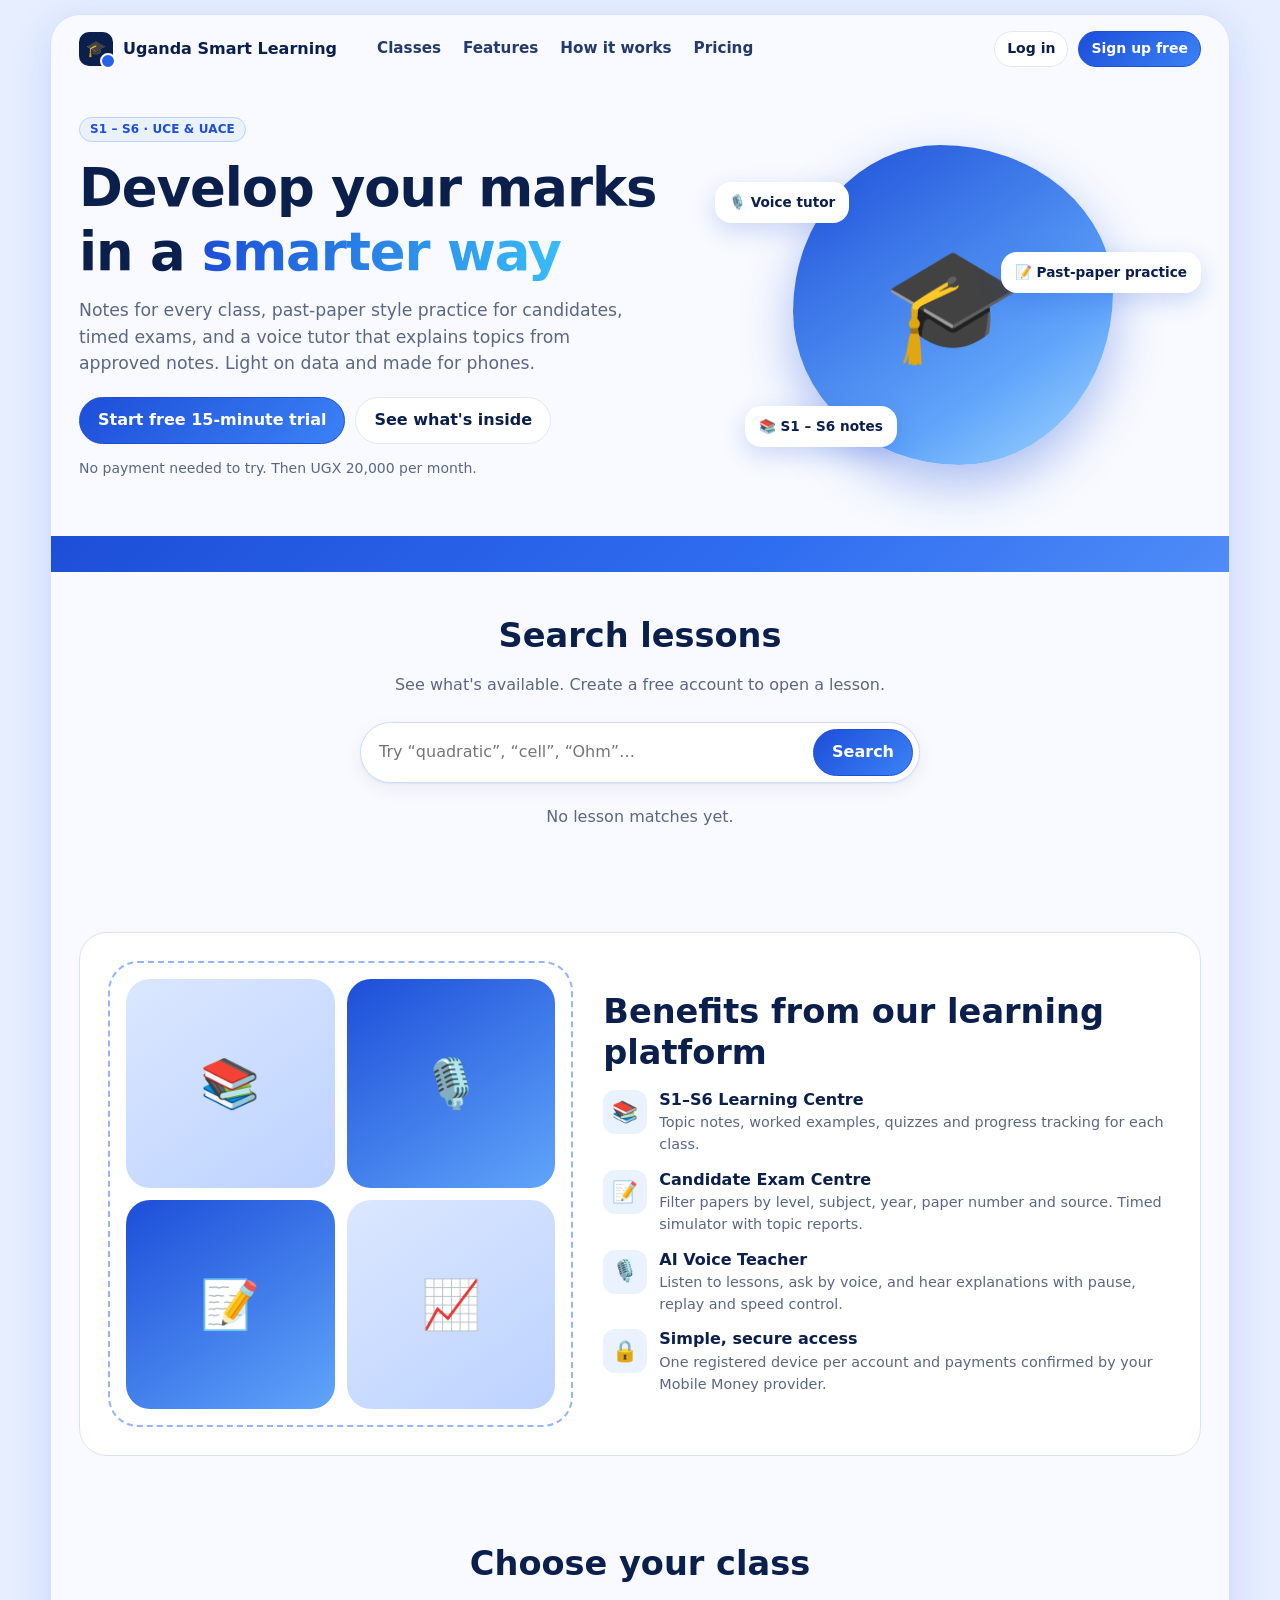
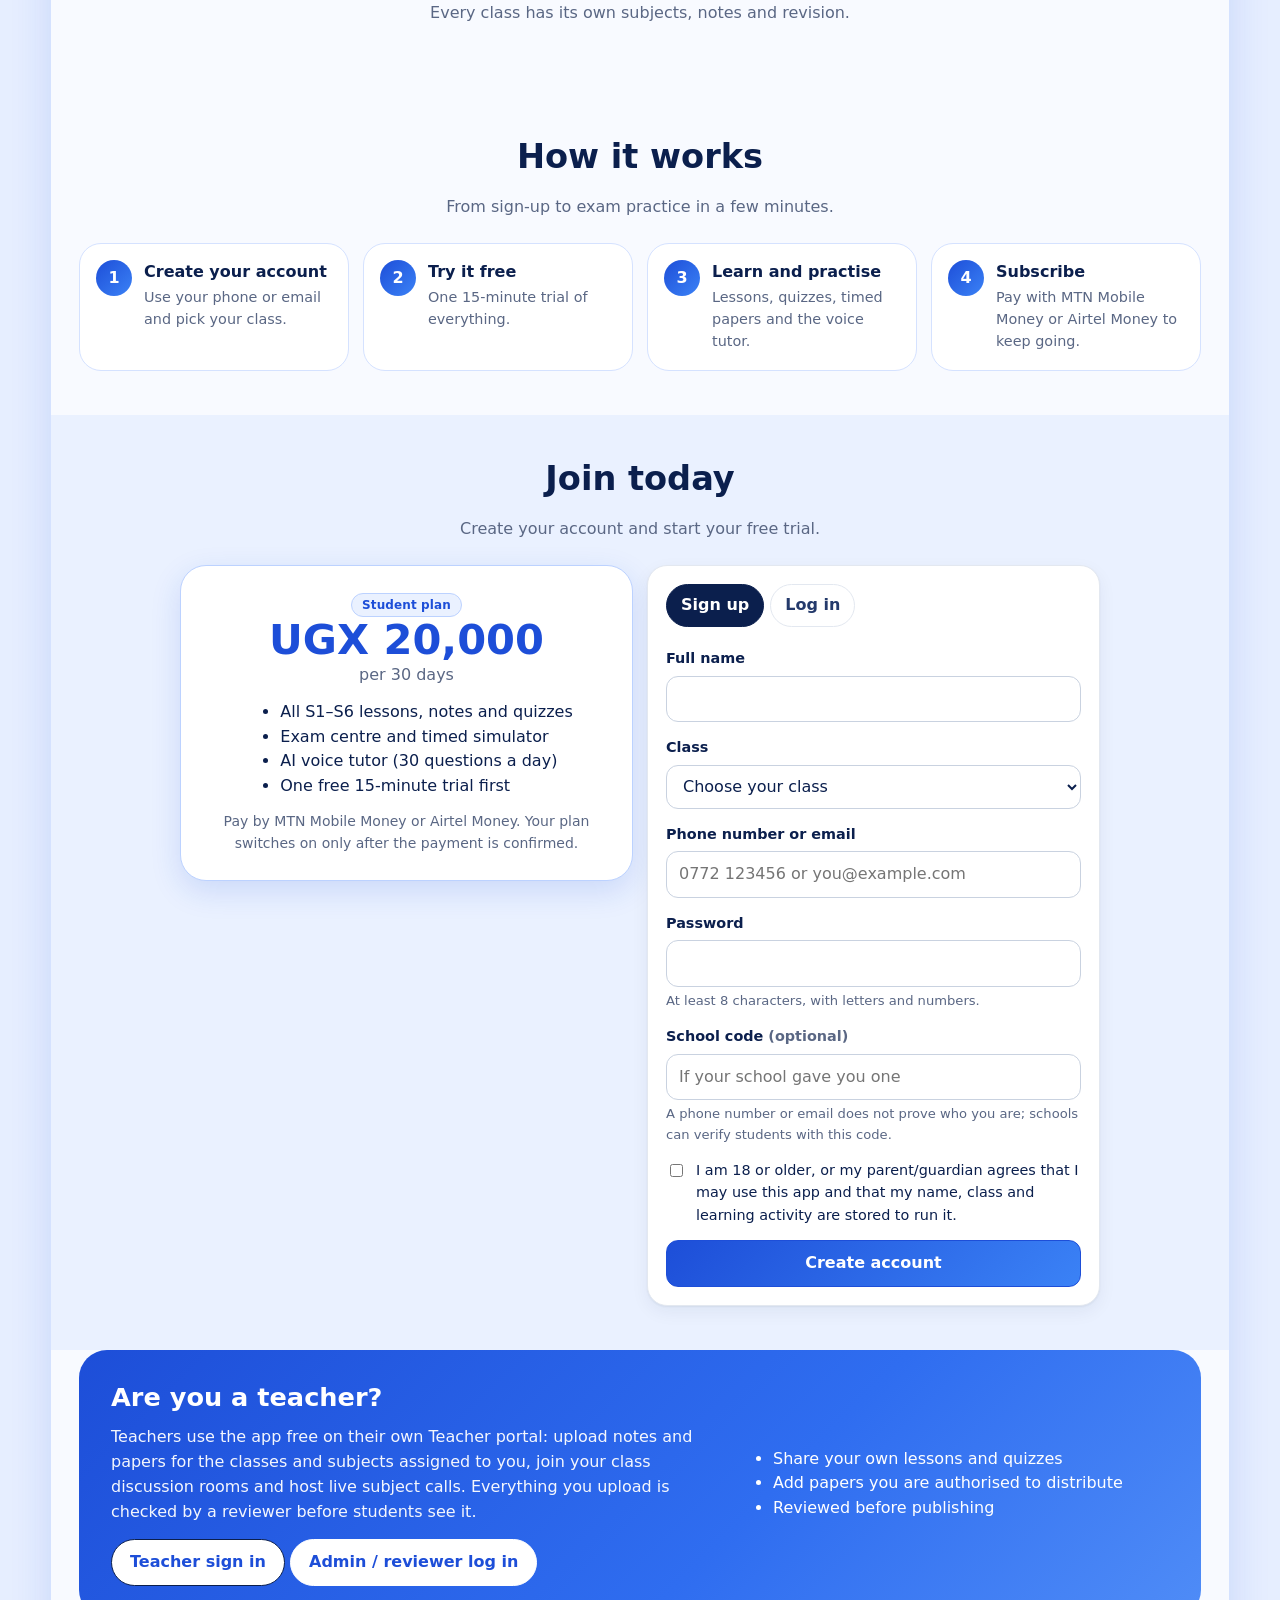
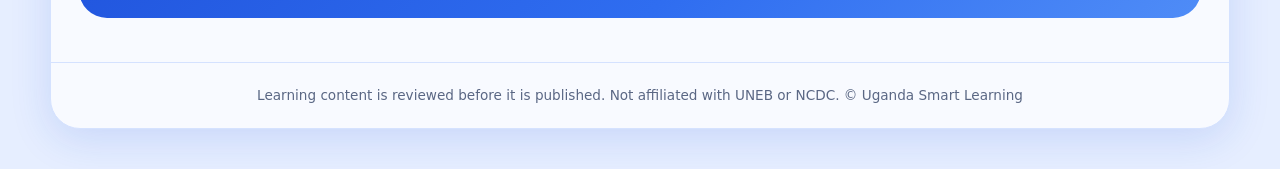
==== commit a9f64fe2: "Add files via upload" ====
--- a/admin.html
+++ b/admin.html
@@ -212,29 +212,119 @@
 .clsbanner{border-radius:20px;padding:16px 18px;color:#fff;background:linear-gradient(135deg,var(--c),color-mix(in srgb,var(--c) 70%,#000))}
 .clsbanner h1,.clsbanner h2,.clsbanner p{color:#fff;margin:0}
 
-/* ===== class discussion room ===== */
-.room{display:grid;grid-template-columns:1fr;gap:14px}
-.callbar{display:flex;gap:10px;align-items:center;flex-wrap:wrap;background:#fff;border:1px solid var(--line);border-radius:16px;padding:10px 14px}
-.callgrid{display:grid;grid-template-columns:repeat(auto-fill,minmax(150px,1fr));gap:10px;margin-top:10px}
+/* ===== class discussion room (messenger style) ===== */
+.wa-main{max-width:1280px!important;padding:8px 12px 0!important}
+.wa{--c:#2563eb;display:grid;grid-template-columns:minmax(290px,370px) 1fr;height:calc(100dvh - 84px);min-height:460px;border:1px solid var(--line);border-radius:14px;overflow:hidden;background:#fff;position:relative}
+.wa *{box-sizing:border-box}
+.wa button{font:inherit}
+.ic{border:0;background:none;cursor:pointer;width:40px;height:40px;border-radius:50%;display:inline-grid;place-items:center;color:inherit;font-size:1.15rem;flex:none}
+.ic:hover{background:rgba(0,0,0,.07)} .wa-head .ic:hover{background:rgba(255,255,255,.18)}
+.wa-side{display:flex;flex-direction:column;min-height:0;border-right:1px solid var(--line);background:#fff}
+.wa-side .top{display:flex;align-items:center;justify-content:space-between;padding:12px 14px;font-weight:800;font-size:1.2rem}
+.wa-side .find{padding:0 12px 8px}.wa-side .find input{width:100%;border:0;background:#f0f2f5;border-radius:10px;min-height:38px;padding:0 12px}
+.wa-list{overflow-y:auto;flex:1}
+.ci{display:flex;gap:12px;align-items:center;padding:10px 14px;cursor:pointer;border-bottom:1px solid #f0f2f5;width:100%;text-align:left;background:#fff;border-left:0;border-right:0;border-top:0}
+.ci:hover,.ci.on{background:#f0f2f5}
+.av{width:48px;height:48px;border-radius:50%;background:var(--c);color:#fff;display:grid;place-items:center;font-weight:800;flex:none;font-size:.95rem}
+.av.sm{width:34px;height:34px;font-size:.78rem}.av.lg{width:96px;height:96px;font-size:1.7rem}
+.ci .mid{flex:1;min-width:0}.ci .t1{display:flex;justify-content:space-between;gap:8px}.ci .t1 b{white-space:nowrap;overflow:hidden;text-overflow:ellipsis}.ci .t1 span{font-size:.72rem;color:#667781;white-space:nowrap}
+.ci .t2{display:flex;justify-content:space-between;gap:8px;font-size:.85rem;color:#667781;margin-top:2px}.ci .t2 .pv{white-space:nowrap;overflow:hidden;text-overflow:ellipsis;min-width:0}
+.badge-n{background:var(--c);color:#fff;border-radius:999px;min-width:20px;height:20px;padding:0 6px;display:grid;place-items:center;font-size:.72rem;font-weight:800}
+.wa-chat{display:flex;flex-direction:column;min-width:0;min-height:0;position:relative;background-color:color-mix(in srgb,var(--c) 7%,#efeae2);background-image:radial-gradient(circle at 20% 30%,rgba(0,0,0,.035) 1.5px,transparent 2px),radial-gradient(circle at 70% 70%,rgba(0,0,0,.03) 1.5px,transparent 2px);background-size:46px 46px}
+.wa-head{display:flex;align-items:center;gap:10px;padding:8px 10px;background:var(--c);color:#fff;min-height:58px;flex:none}
+.wa-head .tt{flex:1;min-width:0;cursor:pointer;border:0;background:none;color:inherit;text-align:left;padding:0}
+.wa-head .tt b{display:block;white-space:nowrap;overflow:hidden;text-overflow:ellipsis;font-size:1rem}.wa-head .tt span{display:block;font-size:.78rem;opacity:.9;white-space:nowrap;overflow:hidden;text-overflow:ellipsis}
+.wa-head .av{background:rgba(255,255,255,.25)}
+.wa-head .back{display:none}
+.wa-search{display:none;align-items:center;gap:6px;padding:6px 10px;background:#fff;border-bottom:1px solid var(--line)}.wa-search.on{display:flex}.wa-search input{flex:1;border:0;background:#f0f2f5;border-radius:10px;min-height:36px;padding:0 12px}
+.callpill{display:flex;align-items:center;gap:10px;padding:8px 14px;background:#e7f7ec;color:#0b6b2d;font-size:.9rem;border-bottom:1px solid #cfe9d8;flex:none}.callpill button{margin-left:auto;border:0;background:#0b8a3e;color:#fff;border-radius:999px;padding:6px 14px;font-weight:700;cursor:pointer}
+.callpill.live{background:#0b8a3e;color:#fff}.callpill.live button{background:#fff;color:#0b8a3e}
+.wa-msgs{flex:1;overflow-y:auto;padding:10px 5% 16px;display:flex;flex-direction:column;position:relative}
+.dchip,.sys,.unread{align-self:center;background:#fff;color:#54656f;font-size:.75rem;padding:4px 12px;border-radius:8px;box-shadow:0 1px .5px rgba(11,20,26,.13);margin:10px 0 6px;text-align:center;max-width:90%}
+.sys{background:#fff3c4;color:#54541c;margin:6px 0}.unread{background:#dff2fb;color:#1f5f7a;font-weight:700;align-self:stretch;border-radius:0;box-shadow:none}
+.b{position:relative;max-width:min(80%,540px);padding:5px 8px 5px 9px;border-radius:9px;background:#fff;box-shadow:0 1px .5px rgba(11,20,26,.13);align-self:flex-start;margin-top:2px;font-size:.95rem;overflow-wrap:anywhere;transition:background .3s;-webkit-user-select:none;user-select:none}
+.b.me{align-self:flex-end;background:color-mix(in srgb,var(--c) 17%,#fff)}
+.b.first{margin-top:8px}
+.b.first::before{content:"";position:absolute;top:0;width:10px;height:12px;background:inherit}
+.b:not(.me).first::before{left:-6px;clip-path:polygon(100% 0,0 0,100% 100%)}
+.b.me.first::before{right:-6px;clip-path:polygon(0 0,100% 0,0 100%)}
+.b.flash{background:#fff2a8!important}
+.b.hasrx{margin-bottom:14px}
+.b .who{font-weight:700;font-size:.82rem;margin-bottom:1px;display:flex;gap:6px;align-items:center}
+.b .who .tag{font-size:.65rem;font-weight:800;background:#e3ecff;color:#1d4ed8;border-radius:5px;padding:0 5px}
+.b .tx{white-space:pre-wrap;-webkit-user-select:text;user-select:text}.b .tx mark{background:#ffe066;border-radius:3px}
+.b .tx a{color:#0b6bcb}
+.b .meta{float:right;margin:7px 0 -3px 12px;font-size:.68rem;color:#667781;display:inline-flex;gap:3px;align-items:center;line-height:1}
+.b .meta svg{width:16px;height:11px}.b .meta .rd{color:#34b7f1}
+.b .chev{position:absolute;top:1px;right:3px;width:24px;height:22px;border:0;border-radius:50%;background:linear-gradient(90deg,transparent,rgba(255,255,255,.95) 40%);color:#667781;cursor:pointer;opacity:0;font-size:.9rem;padding:0}
+.b.me .chev{background:linear-gradient(90deg,transparent,color-mix(in srgb,var(--c) 17%,#fff) 40%)}
+.b:hover .chev{opacity:1}
+.b.del .tx{font-style:italic;color:#667781}
+.quote{display:block;width:100%;text-align:left;border:0;border-left:4px solid var(--q,#2563eb);background:rgba(0,0,0,.06);border-radius:6px;padding:4px 8px;margin-bottom:4px;cursor:pointer;color:#111}
+.quote b{display:block;font-size:.78rem;color:var(--q,#2563eb)}.quote span{display:block;font-size:.84rem;color:#54656f;white-space:nowrap;overflow:hidden;text-overflow:ellipsis;max-width:380px}
+.rxs{position:absolute;bottom:-13px;left:8px;display:flex;gap:2px}.b.me .rxs{left:auto;right:8px}
+.rxs button{border:0;background:#fff;border-radius:999px;padding:1px 6px;box-shadow:0 1px 2px rgba(0,0,0,.25);font-size:.78rem;cursor:pointer}
+.vn{display:flex;align-items:center;gap:8px;min-width:230px;padding:2px 0}
+.vn .pl{width:38px;height:38px;border-radius:50%;border:0;background:var(--c);color:#fff;cursor:pointer;flex:none;font-size:.95rem}
+.vn .wv{display:flex;align-items:center;gap:2px;height:30px;flex:1}.vn .wv i{display:block;width:3px;border-radius:2px;background:#b6bec4}.vn .wv i.on{background:var(--c)}
+.vn .dur{font-size:.72rem;color:#667781;min-width:30px}.vn .sp{border:0;background:rgba(0,0,0,.08);border-radius:999px;font-size:.7rem;font-weight:800;padding:2px 7px;cursor:pointer}
+.b img.ph{display:block;max-width:min(300px,100%);max-height:320px;border-radius:7px;cursor:zoom-in;margin-bottom:2px}
+.fab{position:absolute;right:14px;bottom:86px;width:42px;height:42px;border-radius:50%;border:0;background:#fff;box-shadow:0 2px 6px rgba(0,0,0,.3);cursor:pointer;display:none;place-items:center;z-index:5;font-size:1.1rem}.fab.on{display:grid}.fab i{position:absolute;top:-6px;right:-2px;font-style:normal;background:var(--c);color:#fff;border-radius:999px;font-size:.7rem;min-width:18px;height:18px;display:grid;place-items:center;padding:0 4px}
+.wa-comp{display:flex;align-items:flex-end;gap:8px;padding:8px 10px;background:#f0f2f5;flex:none;position:relative}
+.wa-comp .pill{flex:1;display:flex;align-items:flex-end;background:#fff;border-radius:22px;padding:2px 4px;min-width:0}
+.wa-comp textarea{flex:1;border:0;outline:0;resize:none;background:none;min-height:40px;max-height:120px;padding:10px 4px;font:inherit;line-height:1.3;min-width:0}
+.wa-comp .go{width:46px;height:46px;border-radius:50%;border:0;background:var(--c);color:#fff;cursor:pointer;font-size:1.2rem;flex:none}
+.rpbar{display:flex;gap:8px;align-items:center;padding:6px 10px 0;background:#f0f2f5}.rpbar .quote{flex:1;background:#fff;cursor:default}.rpbar .quote span{max-width:none}
+.recrow{display:flex;align-items:center;gap:12px;flex:1;background:#fff;border-radius:22px;padding:4px 12px;min-height:46px;color:#d92d20;font-weight:700}
+.recrow .dot{width:10px;height:10px;border-radius:50%;background:#d92d20;animation:blink 1s infinite}@keyframes blink{50%{opacity:.2}}
+.recrow .lv{flex:1;display:flex;align-items:center;gap:2px;height:28px;overflow:hidden}.recrow .lv i{display:block;width:3px;border-radius:2px;background:#d92d20;opacity:.7}
+.emo{position:absolute;left:0;right:0;bottom:100%;background:#fff;border-top:1px solid var(--line);box-shadow:0 -4px 12px rgba(0,0,0,.08);z-index:6;display:none}.emo.on{display:block}
+.emo .cats{display:flex;border-bottom:1px solid #eee}.emo .cats button{flex:1;border:0;background:none;padding:8px;cursor:pointer;font-size:1.15rem;border-bottom:3px solid transparent}.emo .cats button.on{border-color:var(--c)}
+.emo .grid8{display:grid;grid-template-columns:repeat(auto-fill,minmax(40px,1fr));max-height:230px;overflow-y:auto;padding:6px}.emo .grid8 button{border:0;background:none;font-size:1.5rem;padding:4px;cursor:pointer;border-radius:8px}.emo .grid8 button:hover{background:#f0f2f5}
+.mmenu{position:fixed;z-index:80;background:#fff;border-radius:12px;box-shadow:0 6px 24px rgba(0,0,0,.28);min-width:210px;overflow:hidden}
+.mmenu .rxbar{display:flex;gap:2px;padding:8px 8px 4px;border-bottom:1px solid #eee;flex-wrap:wrap}.mmenu .rxbar button{border:0;background:none;font-size:1.45rem;cursor:pointer;border-radius:50%;width:38px;height:38px}.mmenu .rxbar button:hover{background:#f0f2f5}.mmenu .rxbar button.mine{background:#dbe8ff}
+.mmenu .it{display:flex;gap:12px;align-items:center;width:100%;border:0;background:none;padding:11px 16px;cursor:pointer;text-align:left}.mmenu .it:hover{background:#f5f6f6}.mmenu .it.bad{color:#d92d20}
+.info{position:absolute;top:0;right:0;bottom:0;width:min(400px,100%);background:#f0f2f5;z-index:30;overflow-y:auto;transform:translateX(105%);transition:transform .22s;box-shadow:-4px 0 14px rgba(0,0,0,.15)}.info.on{transform:none}
+.info .hd{display:flex;align-items:center;gap:10px;background:#fff;padding:12px;font-weight:700;border-bottom:1px solid var(--line)}
+.info .sec{background:#fff;margin-bottom:8px;padding:14px 16px}.info .ctr{text-align:center}.info .ctr h3{margin:10px 0 2px}
+.info .mem{display:flex;align-items:center;gap:12px;padding:8px 0}.info .mem .dot{width:9px;height:9px;border-radius:50%;background:#25d366;margin-left:auto}
+.info .row2{display:flex;justify-content:space-between;align-items:center;gap:8px;padding:8px 0;width:100%;border:0;background:none;text-align:left;cursor:pointer}
+.callov{position:fixed;inset:0;background:#0b1220;z-index:70;display:none;flex-direction:column;color:#fff}.callov.on{display:flex}
+.callov .ct{padding:14px 16px;display:flex;align-items:center;gap:10px}.callov .ct b{font-size:1.05rem}.callov .ct span{opacity:.75;font-size:.85rem;display:block}
+.callov .callgrid{flex:1;display:grid;gap:8px;padding:8px;margin:0;grid-template-columns:repeat(auto-fit,minmax(min(240px,100%),1fr));grid-auto-rows:minmax(150px,1fr);align-content:center}
+.callov .tile{aspect-ratio:auto;min-height:150px;background:#1b2740;border-radius:14px}
+.callov .ctrl{display:flex;justify-content:center;gap:16px;padding:16px 16px calc(18px + env(safe-area-inset-bottom))}.callov .ctrl button{width:56px;height:56px;border-radius:50%;border:0;background:#2a3753;color:#fff;font-size:1.3rem;cursor:pointer}.callov .ctrl button.off{background:#fff;color:#111}.callov .ctrl button.end{background:#e5322d}
+.lightbox{position:fixed;inset:0;background:rgba(0,0,0,.88);z-index:90;display:grid;place-items:center;cursor:zoom-out}.lightbox img{max-width:96vw;max-height:92vh;border-radius:6px}
 .tile{position:relative;border-radius:16px;overflow:hidden;background:#0b1f4d;aspect-ratio:4/3;display:grid;place-items:center;color:#fff}
 .tile video{position:absolute;inset:0;width:100%;height:100%;object-fit:cover}
 .tile.audio video{opacity:0;pointer-events:none}
-.tile .av{width:56px;height:56px;border-radius:50%;background:var(--c,#2563eb);display:grid;place-items:center;font-weight:800;font-size:1.3rem}
+.tile .av{width:72px;height:72px;font-size:1.5rem}
 .tile .nm{position:absolute;left:8px;bottom:6px;font-size:.78rem;font-weight:700;background:rgba(0,0,0,.45);padding:2px 8px;border-radius:999px}
 .tile .st{position:absolute;right:8px;top:6px;font-size:.7rem;background:rgba(0,0,0,.45);padding:2px 8px;border-radius:999px}
-.msgs{display:flex;flex-direction:column;gap:8px;height:min(56vh,520px);overflow-y:auto;padding:12px;background:var(--soft);border:1px solid var(--line);border-radius:16px}
-.msg{max-width:84%;padding:8px 12px;border-radius:16px;background:#fff;border:1px solid var(--line);align-self:flex-start;word-wrap:break-word;overflow-wrap:anywhere}
-.msg.me{align-self:flex-end;background:color-mix(in srgb,var(--c) 14%,#fff);border-color:color-mix(in srgb,var(--c) 40%,#fff)}
-.msg .mh{font-size:.78rem;display:flex;gap:6px;align-items:center;flex-wrap:wrap}
-.msg .tx{white-space:pre-wrap;margin:2px 0 0}
-.msg audio{width:min(260px,70vw);height:36px;margin-top:4px}
-.msg .mact{display:flex;gap:10px;margin-top:2px}
-.msg .mact button{border:0;background:none;color:var(--muted);font:inherit;font-size:.75rem;cursor:pointer;padding:2px 0}
-.msg .mact button:hover{color:var(--bad)}
-.composer{display:flex;gap:8px;align-items:flex-end}
-.composer textarea{min-height:44px;height:44px;max-height:120px;resize:none}
-.recbar{display:flex;gap:10px;align-items:center;flex:1;background:var(--bad-soft);border:1px solid #f5c2bd;border-radius:12px;padding:8px 12px;font-weight:700;color:var(--bad)}
-.rule{font-size:.85rem;color:var(--muted)}
+.netbar{padding:6px 12px;font-size:.82rem;background:#fff4d6;color:#7a5600;border-bottom:1px solid #f3dd9b;flex:none}.netbar.ok{display:none}
+@media (max-width:820px){
+  .wa-main{padding:0!important}
+  .wa{grid-template-columns:1fr;height:calc(100dvh - 60px - 58px - env(safe-area-inset-bottom));border-radius:0;border-left:0;border-right:0}
+  .wa .wa-side{display:flex}.wa .wa-chat{display:none}
+  .wa.show-chat .wa-side{display:none}.wa.show-chat .wa-chat{display:flex}
+  .wa-head .back{display:inline-grid}.wa.solo .wa-head .back{display:none}
+  .wa.solo .wa-side{display:none}.wa.solo .wa-chat{display:flex}
+  .wa-msgs{padding:8px 8px 14px}.b{max-width:86%}
+}
+
+
+/* ===== teacher portal ===== */
+.tlogin{max-width:460px;margin:7vh auto 0;padding:0 14px}.tlogin .card{padding:24px}
+.crumb{display:flex;gap:8px;align-items:center;flex-wrap:wrap;background:#f0f5ff;border:1px dashed #bcd2ff;border-radius:10px;padding:8px 12px;font-size:.92rem}
+
+.callov .stagebox{display:none;position:relative;flex:1;min-height:0;margin:0 8px;background:#000;border-radius:12px;overflow:hidden}
+.callov .stagebox video{width:100%;height:100%;object-fit:contain;background:#000}
+.callov .stagebox .nm{position:absolute;left:10px;bottom:10px;background:rgba(0,0,0,.6);color:#fff;padding:3px 10px;border-radius:99px;font-size:.8rem}
+.callov.has-stage .stagebox{display:block}
+.callov.has-stage .callgrid{flex:none;display:flex;gap:6px;overflow-x:auto;padding:8px;grid-auto-rows:unset}
+.callov.has-stage .callgrid .tile{flex:0 0 120px;height:90px;min-height:0}
+.callov .ctrl button.on{background:#f59e0b;color:#000}
+.callpill+.callpill{border-top:1px solid #cfe9d8}
 
 </style>
 </head>
@@ -242,209 +332,16 @@
 <main id="main" class="container" tabindex="-1"><p class="muted">Loading…</p></main>
 <noscript><p class="container">Please enable JavaScript to use Uganda Smart Learning.</p></noscript>
 <script>
-/* Uganda Smart Learning — SAMPLE seed content.
-   Everything here is demo material written for this prototype. It is NOT official NCDC syllabus text,
-   NOT a UNEB paper and NOT an official marking scheme. Replace through the Admin dashboard. */
-(function (r) {
-  const SAMPLE = 'Sample content (not official)';
-  const classes = [
-    { id: 'S1', color: '#dc2626', name: 'Senior One', level: 'Lower secondary', focus: 'Introduction to the lower secondary curriculum' },
-    { id: 'S2', color: '#15803d', name: 'Senior Two', level: 'Lower secondary', focus: 'Building foundational knowledge and skills' },
-    { id: 'S3', color: '#c2410c', name: 'Senior Three', level: 'Lower secondary', focus: 'Developing deeper subject understanding' },
-    { id: 'S4', color: '#7c3aed', name: 'Senior Four', level: 'UCE', focus: 'UCE candidate preparation and revision' },
-    { id: 'S5', color: '#0e7490', name: 'Senior Five', level: 'Advanced', focus: 'Advanced secondary subjects and concepts' },
-    { id: 'S6', color: '#be185d', name: 'Senior Six', level: 'UACE', focus: 'UACE candidate preparation and revision' }
-  ];
-  // Subject catalogue is configurable in Admin → Catalogue. This is only a starting point.
-  const subjects = [
-    { id: 'math', name: 'Mathematics', classes: ['S1', 'S2', 'S3', 'S4', 'S5', 'S6'] },
-    { id: 'eng', name: 'English Language', classes: ['S1', 'S2', 'S3', 'S4'] },
-    { id: 'bio', name: 'Biology', classes: ['S1', 'S2', 'S3', 'S4', 'S5', 'S6'] },
-    { id: 'phy', name: 'Physics', classes: ['S1', 'S2', 'S3', 'S4', 'S5', 'S6'] },
-    { id: 'chem', name: 'Chemistry', classes: ['S1', 'S2', 'S3', 'S4', 'S5', 'S6'] },
-    { id: 'hist', name: 'History', classes: ['S1', 'S2', 'S3', 'S4'] },
-    { id: 'geo', name: 'Geography', classes: ['S1', 'S2', 'S3', 'S4'] },
-    { id: 'econ', name: 'Economics', classes: ['S5', 'S6'] },
-    { id: 'gp', name: 'General Paper', classes: ['S5', 'S6'] }
-  ];
-  const orgs = [
-    { id: 'o_usl', name: 'Uganda Smart Learning (sample content)' },
-    { id: 'o_school', name: 'Sample School (demo teacher)' },
-    { id: 'o_uneb', name: 'UNEB (add only authorised papers)' },
-    { id: 'o_ncdc', name: 'NCDC (add only authorised sample assessments)' }
-  ];
-
-  const L = (id, cls, subject, topic, subtopic, title, objectives, notes, example, quiz) => ({
-    id, cls, subject, topic, subtopic, title, objectives, notes, example, quiz,
-    status: 'published', review: 'sample', source: SAMPLE, permission: 'Own sample content', submittedBy: 'system'
-  });
-
-  const lessons = [
-    L('s1-math-sets', 'S1', 'math', 'Sets', 'Basic set ideas', 'Introduction to sets',
-      ['Define a set and its elements', 'Use set notation', 'Find the union and intersection of two sets'],
-      '<p>A <b>set</b> is a well-defined collection of objects. The objects are called <b>elements</b> (or members). We list them inside curly brackets, for example <b>A = {1, 2, 3, 4}</b>.</p><h3>Notation</h3><ul><li>3 ∈ A means "3 is an element of A".</li><li>n(A) is the number of elements in A.</li><li>A ∪ B (union) contains everything that is in A or in B or in both.</li><li>A ∩ B (intersection) contains only the elements found in both sets.</li><li>∅ is the empty set, which has no elements.</li></ul><div class="box">Useful formula: n(A ∪ B) = n(A) + n(B) − n(A ∩ B)</div>',
-      'Let A = {1, 2, 3, 4} and B = {3, 4, 5}. Then A ∪ B = {1, 2, 3, 4, 5} and A ∩ B = {3, 4}. Check: n(A ∪ B) = 4 + 3 − 2 = 5.',
-      [{ q: 'How many elements are in {a, b, c, d}?', o: ['3', '4', '5', '6'], a: 1 },
-       { q: 'If A = {1, 2, 3} and B = {2, 3, 4}, what is A ∩ B?', o: ['{1, 2, 3, 4}', '{2, 3}', '{1, 4}', '{3}'], a: 1 },
-       { q: 'Which symbol means "is an element of"?', o: ['∪', '∩', '∈', '∅'], a: 2 }]),
-    L('s1-bio-cell', 'S1', 'bio', 'Cells', 'Cell structure', 'The cell: the unit of life',
-      ['Name the main parts of a cell', 'State the function of each part', 'Compare plant and animal cells'],
-      '<p>All living things are made of <b>cells</b>. Most cells have three basic parts:</p><ul><li><b>Cell membrane</b> – controls what enters and leaves the cell.</li><li><b>Cytoplasm</b> – jelly-like fluid where many chemical reactions happen.</li><li><b>Nucleus</b> – controls the activities of the cell and contains the genetic material.</li></ul><h3>Plant cells also have</h3><ul><li><b>Cell wall</b> – a rigid layer that supports the cell.</li><li><b>Chloroplasts</b> – contain chlorophyll for photosynthesis.</li><li>A large <b>vacuole</b> filled with cell sap.</li></ul>',
-      'A cell from a leaf has chloroplasts and a cell wall, so it is a plant cell. A cheek cell has neither, so it is an animal cell.',
-      [{ q: 'Which part controls the activities of the cell?', o: ['Cytoplasm', 'Nucleus', 'Cell wall', 'Vacuole'], a: 1 },
-       { q: 'Where does photosynthesis take place in a plant cell?', o: ['Nucleus', 'Cell membrane', 'Chloroplast', 'Cytoplasm'], a: 2 },
-       { q: 'Which structure is found in plant cells but not animal cells?', o: ['Cell membrane', 'Nucleus', 'Cytoplasm', 'Cell wall'], a: 3 }]),
-    L('s2-chem-states', 'S2', 'chem', 'States of matter', 'Particles and changes of state', 'Solids, liquids and gases',
-      ['Describe particle arrangement in the three states', 'Name the changes of state'],
-      '<p>Matter exists mainly as a <b>solid</b>, a <b>liquid</b> or a <b>gas</b>.</p><ul><li><b>Solid</b> – particles packed closely in fixed positions; they only vibrate.</li><li><b>Liquid</b> – particles close together but able to slide past each other.</li><li><b>Gas</b> – particles far apart and moving freely in all directions.</li></ul><h3>Changes of state</h3><ul><li>Melting: solid → liquid. Freezing: liquid → solid.</li><li>Boiling/evaporation: liquid → gas. Condensation: gas → liquid.</li><li>Sublimation: solid → gas directly (or the reverse).</li></ul>',
-      'Heating ice turns it to water (melting). Heating the water further turns it to steam (boiling).',
-      [{ q: 'What is the change from solid directly to gas called?', o: ['Melting', 'Sublimation', 'Condensation', 'Freezing'], a: 1 },
-       { q: 'Particles in a gas are…', o: ['packed in fixed positions', 'close but sliding', 'far apart and moving freely', 'not moving at all'], a: 2 },
-       { q: 'Liquid to solid is called…', o: ['Boiling', 'Melting', 'Condensation', 'Freezing'], a: 3 }]),
-    L('s3-phy-speed', 'S3', 'phy', 'Motion', 'Speed and velocity', 'Speed and velocity',
-      ['Calculate speed from distance and time', 'Distinguish speed from velocity'],
-      '<p><b>Speed</b> tells us how fast an object moves: <b>speed = distance ÷ time</b>. The SI unit is metres per second (m/s); km/h is also common.</p><p><b>Velocity</b> is speed in a stated direction, so velocity is a vector quantity while speed is a scalar.</p>',
-      'A boda-boda rider covers 150 m in 30 s. Speed = 150 ÷ 30 = 5 m/s.',
-      [{ q: 'A car travels 240 km in 3 hours. What is its average speed?', o: ['60 km/h', '70 km/h', '80 km/h', '90 km/h'], a: 2 },
-       { q: 'What is the SI unit of speed?', o: ['km/h', 'm/s', 'm', 's'], a: 1 },
-       { q: 'What does velocity have that speed does not?', o: ['Direction', 'Units', 'Time', 'Distance'], a: 0 }]),
-    L('s4-math-quad', 'S4', 'math', 'Quadratic equations', 'Solving by factorising and formula', 'Solving quadratic equations',
-      ['Solve quadratics by factorising', 'Use the quadratic formula', 'Use the discriminant'],
-      '<p>A quadratic equation has the form <b>ax² + bx + c = 0</b>.</p><h3>Factorising</h3><p>Write the expression as a product of two brackets and set each bracket to zero.</p><h3>Formula</h3><div class="box">x = (−b ± √(b² − 4ac)) ÷ 2a</div><p>The <b>discriminant</b> b² − 4ac tells us the roots: positive → two different real roots; zero → one repeated root; negative → no real roots.</p>',
-      'Solve x² − 5x + 6 = 0. Factorise: (x − 2)(x − 3) = 0, so x = 2 or x = 3.',
-      [{ q: 'Solve x² − 5x + 6 = 0.', o: ['x = 2 or 3', 'x = −2 or −3', 'x = 1 or 6', 'x = 5 or 1'], a: 0 },
-       { q: 'What is the discriminant of x² + 2x + 1?', o: ['0', '4', '8', '−4'], a: 0 },
-       { q: 'Solve x² − 9 = 0.', o: ['x = 3 only', 'x = ±3', 'x = ±9', 'x = 0'], a: 1 }]),
-    L('s4-bio-photo', 'S4', 'bio', 'Photosynthesis', 'Process and requirements', 'Photosynthesis',
-      ['State the word and chemical equation', 'List the conditions required', 'Explain what happens to the products'],
-      '<p><b>Photosynthesis</b> is the process by which green plants make glucose from carbon dioxide and water using light energy absorbed by chlorophyll.</p><div class="box">carbon dioxide + water → glucose + oxygen (light, chlorophyll)<br>6CO₂ + 6H₂O → C₆H₁₂O₆ + 6O₂</div><p>It takes place in <b>chloroplasts</b>. Excess glucose is converted to starch for storage; oxygen is released through the stomata.</p>',
-      'A plant kept in the dark cannot photosynthesise, so a leaf tested for starch after several days in darkness gives a negative result.',
-      [{ q: 'Which gas is absorbed by plants during photosynthesis?', o: ['Oxygen', 'Nitrogen', 'Carbon dioxide', 'Hydrogen'], a: 2 },
-       { q: 'Where does photosynthesis take place?', o: ['Mitochondria', 'Chloroplasts', 'Nucleus', 'Ribosomes'], a: 1 },
-       { q: 'In what form is excess glucose stored in plants?', o: ['Protein', 'Fat', 'Starch', 'Glycogen'], a: 2 }]),
-    L('s4-phy-elec', 'S4', 'phy', 'Electricity', "Ohm's law and resistors", "Ohm's law and resistance",
-      ["State Ohm's law", 'Calculate current, voltage or resistance', 'Add resistances in series'],
-      "<p><b>Ohm's law</b>: the current through a conductor is proportional to the voltage across it, provided temperature stays constant.</p><div class=\"box\">V = I × R &nbsp;(V in volts, I in amperes, R in ohms Ω)</div><p>For resistors in <b>series</b> the total resistance is the sum: R = R₁ + R₂ + …</p>",
-      'A 4 Ω resistor is connected across a 12 V supply. I = V ÷ R = 12 ÷ 4 = 3 A.',
-      [{ q: 'What current flows when 6 V is applied across 3 Ω?', o: ['1 A', '2 A', '3 A', '18 A'], a: 1 },
-       { q: 'What is the unit of resistance?', o: ['Volt', 'Ampere', 'Ohm', 'Watt'], a: 2 },
-       { q: 'Two resistors of 2 Ω and 3 Ω are in series. Total resistance?', o: ['1 Ω', '1.2 Ω', '5 Ω', '6 Ω'], a: 2 }]),
-    L('s4-chem-acids', 'S4', 'chem', 'Acids, bases and salts', 'pH and neutralisation', 'Acids, bases and salts',
-      ['Use the pH scale', 'Describe neutralisation', 'Write a simple neutralisation equation'],
-      '<p>The <b>pH scale</b> runs from 0 to 14: below 7 is acidic, 7 is neutral, above 7 is alkaline. Acids turn blue litmus red; alkalis turn red litmus blue.</p><p><b>Neutralisation</b>: acid + base → salt + water.</p><div class="box">HCl + NaOH → NaCl + H₂O</div>',
-      'Hydrochloric acid reacts with sodium hydroxide to give sodium chloride (table salt) and water.',
-      [{ q: 'What is the pH of a neutral solution?', o: ['0', '7', '10', '14'], a: 1 },
-       { q: 'HCl + NaOH produces…', o: ['NaCl and water', 'NaOH and water', 'Cl₂ and Na', 'NaCl and hydrogen'], a: 0 },
-       { q: 'Blue litmus paper in acid turns…', o: ['green', 'yellow', 'red', 'stays blue'], a: 2 }]),
-    L('s5-phy-kin', 'S5', 'phy', 'Kinematics', 'Equations of uniformly accelerated motion', 'Equations of motion',
-      ['Apply v = u + at, s = ut + ½at² and v² = u² + 2as'],
-      '<p>For motion in a straight line with <b>constant acceleration a</b>, initial velocity <b>u</b>, final velocity <b>v</b>, time <b>t</b> and displacement <b>s</b>:</p><div class="box">v = u + at<br>s = ut + ½at²<br>v² = u² + 2as</div><p>Choose the equation that contains the three quantities you know and the one you want.</p>',
-      'A car starts from rest (u = 0) with a = 2 m/s² for 5 s. v = 0 + 2×5 = 10 m/s and s = ½×2×5² = 25 m.',
-      [{ q: 'u = 2 m/s, a = 3 m/s², t = 4 s. Find v.', o: ['10 m/s', '12 m/s', '14 m/s', '16 m/s'], a: 2 },
-       { q: 'u = 0, a = 4 m/s², t = 3 s. Find s.', o: ['12 m', '18 m', '24 m', '36 m'], a: 1 },
-       { q: 'u = 0, a = 2 m/s², s = 9 m. Find v.', o: ['3 m/s', '6 m/s', '9 m/s', '18 m/s'], a: 1 }]),
-    L('s5-math-diff', 'S5', 'math', 'Differentiation', 'Differentiating powers of x', 'Introduction to differentiation',
-      ['Differentiate polynomials', 'Find the gradient of a curve at a point'],
-      '<p>The <b>derivative</b> dy/dx gives the gradient of a curve. For powers of x:</p><div class="box">If y = xⁿ then dy/dx = n·xⁿ⁻¹</div><p>The derivative of a constant is 0, and each term of a polynomial is differentiated separately.</p>',
-      'y = 3x⁴ − 2x² + 5 gives dy/dx = 12x³ − 4x. At x = 1 the gradient is 12 − 4 = 8.',
-      [{ q: 'Differentiate y = x³.', o: ['x²', '3x²', '3x', 'x⁴/4'], a: 1 },
-       { q: 'Differentiate y = 5x.', o: ['5', '5x', 'x', '0'], a: 0 },
-       { q: 'What is the derivative of a constant?', o: ['1', 'The constant', '0', 'x'], a: 2 }]),
-    L('s6-math-integ', 'S6', 'math', 'Integration', 'Integrating powers of x', 'Introduction to integration',
-      ['Integrate powers of x', 'Evaluate a definite integral'],
-      '<p>Integration reverses differentiation:</p><div class="box">∫ xⁿ dx = xⁿ⁺¹ ÷ (n + 1) + C &nbsp;(n ≠ −1)</div><p>For a <b>definite integral</b> from a to b, integrate, then subtract the value at a from the value at b. The constant C cancels out.</p>',
-      '∫₀² 3x² dx = [x³] from 0 to 2 = 8 − 0 = 8.',
-      [{ q: '∫ 2x dx =', o: ['x² + C', '2x² + C', 'x + C', '2 + C'], a: 0 },
-       { q: '∫₀¹ x dx =', o: ['1', '1/2', '2', '0'], a: 1 },
-       { q: '∫₀² 3x² dx =', o: ['4', '6', '8', '12'], a: 2 }]),
-    L('s6-chem-equil', 'S6', 'chem', 'Chemical equilibrium', "Le Chatelier's principle", 'Chemical equilibrium',
-      ['Describe dynamic equilibrium', "Apply Le Chatelier's principle"],
-      "<p>In a reversible reaction at <b>dynamic equilibrium</b> the forward and reverse reaction rates are equal, so concentrations stay constant.</p><p><b>Le Chatelier's principle</b>: if a change is imposed on a system at equilibrium, the position shifts to oppose the change.</p><ul><li>Raising pressure favours the side with fewer moles of gas.</li><li>A catalyst speeds up both directions equally and does <b>not</b> change the position of equilibrium.</li></ul>",
-      'N₂ + 3H₂ ⇌ 2NH₃: 4 moles of gas on the left and 2 on the right, so higher pressure shifts the equilibrium to the right.',
-      [{ q: 'What effect does a catalyst have on the position of equilibrium?', o: ['Shifts right', 'Shifts left', 'None', 'Stops the reaction'], a: 2 },
-       { q: 'At equilibrium, the forward rate is…', o: ['greater than the reverse', 'less than the reverse', 'equal to the reverse', 'zero'], a: 2 },
-       { q: 'Increasing pressure on N₂ + 3H₂ ⇌ 2NH₃ shifts the position…', o: ['to the right', 'to the left', 'not at all', 'to the left then right'], a: 0 }]),
-    L('s6-bio-enzymes', 'S6', 'bio', 'Enzymes', 'Properties and factors', 'Enzymes',
-      ['State what enzymes are', 'Explain the effect of temperature and pH'],
-      '<p><b>Enzymes</b> are biological catalysts made of protein. Each enzyme has an <b>active site</b> whose shape fits a specific substrate (lock-and-key model).</p><ul><li>Rate rises with temperature up to an optimum.</li><li>Above the optimum the enzyme is <b>denatured</b>: the active site changes shape and the substrate no longer fits.</li><li>Each enzyme works best at an optimum pH.</li></ul>',
-      'Amylase in saliva breaks starch down to maltose. Boiling it first destroys its activity.',
-      [{ q: 'Enzymes are made of…', o: ['Lipids', 'Proteins', 'Carbohydrates', 'Minerals'], a: 1 },
-       { q: 'What happens to an enzyme at very high temperature?', o: ['It works faster', 'It is denatured', 'It becomes a substrate', 'Nothing'], a: 1 },
-       { q: 'The substrate binds to the…', o: ['active site', 'cell wall', 'nucleus', 'membrane'], a: 0 }])
-  ];
-
-  const M = (id, topic, marks, text, o, a) => ({ id, type: 'mcq', topic, marks, text, o, a });
-  const S = (id, topic, marks, text, model) => ({ id, type: 'struct', topic, marks, text, model });
-  const P = (o) => Object.assign({
-    level: '', org: 'Uganda Smart Learning (sample content)', category: 'AI-generated practice', hasGuide: true,
-    verified: false, permission: 'Own sample content', reviewer: 'Not yet human-verified', status: 'published',
-    submittedBy: 'system', createdAt: 0, instructions: 'Answer all questions. This is sample practice material, not an official UNEB paper.'
-  }, o);
-
-  const papers = [
-    P({ id: 'p-s4-math-1', title: 'SAMPLE Mathematics Practice – Paper 1', cls: 'S4', subject: 'math', year: 2026, paperNo: 1, duration: 20,
-      questions: [
-        M('q1', 'Quadratic equations', 2, 'Solve x² − 7x + 12 = 0.', ['x = 3 or 4', 'x = −3 or −4', 'x = 2 or 6', 'x = 1 or 12'], 0),
-        M('q2', 'Algebra', 2, 'Simplify 3(x + 2) − 2x.', ['x + 6', '5x + 6', 'x + 2', '5x + 2'], 0),
-        M('q3', 'Sets', 2, 'If A = {1, 2, 3} and B = {3, 4}, find A ∪ B.', ['{3}', '{1, 2, 3, 4}', '{1, 2, 4}', '{1, 2, 3}'], 1),
-        M('q4', 'Indices', 2, 'Evaluate 2³ × 2².', ['10', '32', '64', '12'], 1),
-        M('q5', 'Coordinate geometry', 2, 'Find the gradient of the line through (0, 1) and (2, 5).', ['1', '2', '3', '4'], 1),
-        S('q6', 'Quadratic equations', 4, 'Solve 2x² + 3x − 2 = 0.', 'Factorise: (2x − 1)(x + 2) = 0, so x = 1/2 or x = −2.\nCheck x = −2: 2(4) − 6 − 2 = 0 ✓.'),
-        S('q7', 'Quadratic equations', 3, 'A rectangle has length (x + 3) cm and width x cm. Its area is 40 cm². Form and solve an equation to find x.', 'x(x + 3) = 40 → x² + 3x − 40 = 0 → (x + 8)(x − 5) = 0.\nx cannot be negative, so x = 5 cm (length 8 cm). Check: 5 × 8 = 40 ✓.')
-      ] }),
-    P({ id: 'p-s4-bio-1', title: 'SAMPLE Biology Practice – Paper 1 (objective)', cls: 'S4', subject: 'bio', year: 2026, paperNo: 1, duration: 10,
-      questions: [
-        M('q1', 'Photosynthesis', 1, 'Which organelle is the site of photosynthesis?', ['Mitochondrion', 'Chloroplast', 'Nucleus', 'Ribosome'], 1),
-        M('q2', 'Diffusion and osmosis', 1, 'Movement of water across a semi-permeable membrane from a dilute to a concentrated solution is called…', ['Diffusion', 'Osmosis', 'Active transport', 'Transpiration'], 1),
-        M('q3', 'Transport in animals', 1, 'Which blood cells carry oxygen?', ['White blood cells', 'Platelets', 'Red blood cells', 'Plasma'], 2),
-        M('q4', 'Nutrition', 1, 'Which enzyme in saliva digests starch?', ['Pepsin', 'Lipase', 'Amylase', 'Trypsin'], 2),
-        M('q5', 'Plant structure', 1, 'A main function of roots is to…', ['make food', 'absorb water and mineral salts', 'attract insects', 'store oxygen'], 1)
-      ] }),
-    P({ id: 'p-s4-bio-2', title: 'SAMPLE Biology Practice – Paper 2 (structured)', cls: 'S4', subject: 'bio', year: 2026, paperNo: 2, duration: 20,
-      questions: [
-        S('q1', 'Diffusion and osmosis', 3, 'Define diffusion and give one example in living organisms.', 'Diffusion is the net movement of particles from a region of higher concentration to a region of lower concentration, down a concentration gradient.\nExample: oxygen moving from the alveoli into the blood.'),
-        S('q2', 'Photosynthesis', 4, 'Write the word equation for photosynthesis and name two conditions required.', 'carbon dioxide + water → glucose + oxygen (in light, using chlorophyll).\nAny two: light, chlorophyll, carbon dioxide, water.'),
-        S('q3', 'Enzymes', 3, 'Explain why enzymes stop working at very high temperatures.', 'High temperature changes the shape of the active site (denaturation), so the substrate no longer fits and the enzyme cannot catalyse the reaction.')
-      ] }),
-    P({ id: 'p-s6-phy-1', title: 'SAMPLE Physics Practice – Paper 1', cls: 'S6', subject: 'phy', year: 2026, paperNo: 1, duration: 15,
-      questions: [
-        M('q1', 'Kinematics', 2, 'A car accelerates from rest at 2 m/s² for 5 s. Its final velocity is…', ['5 m/s', '10 m/s', '15 m/s', '25 m/s'], 1),
-        M('q2', 'Kinematics', 2, 'The distance travelled by the car in that time is…', ['10 m', '20 m', '25 m', '50 m'], 2),
-        M('q3', 'Dynamics', 1, 'The SI unit of force is the…', ['joule', 'newton', 'watt', 'pascal'], 1),
-        M('q4', 'Electricity', 2, 'A 4 Ω resistor across a 12 V supply carries a current of…', ['0.33 A', '3 A', '8 A', '48 A'], 1),
-        M('q5', 'Dynamics', 1, 'Which of these is a vector quantity?', ['Mass', 'Speed', 'Energy', 'Velocity'], 3),
-        S('q6', 'Dynamics', 4, 'A body of mass 2 kg accelerates at 3 m/s². Calculate the resultant force and state Newton\'s second law.', 'F = ma = 2 × 3 = 6 N.\nNewton\'s second law: the resultant force on a body is proportional to its rate of change of momentum; for constant mass F = ma.')
-      ] }),
-    P({ id: 'p-s4-chem-1-mock', title: 'SAMPLE Chemistry Teacher Mock – Paper 1 (no marking guide)', cls: 'S4', subject: 'chem', year: 2025, paperNo: 1, duration: 8,
-      org: 'Sample School (demo teacher)', category: 'Teacher-created assessment', hasGuide: false, permission: 'Own sample content',
-      reviewer: 'Reviewed (sample data)', verified: true,
-      questions: [
-        { id: 'q1', type: 'mcq', topic: 'Acids, bases and salts', marks: 1, text: 'What is the pH of pure water at 25 °C?', o: ['1', '7', '10', '14'] },
-        { id: 'q2', type: 'mcq', topic: 'Atomic structure', marks: 1, text: 'The atomic number of an element is the number of its…', o: ['neutrons', 'protons', 'electrons plus neutrons', 'shells'] },
-        { id: 'q3', type: 'mcq', topic: 'Acids, bases and salts', marks: 1, text: 'Which gas forms when zinc reacts with dilute hydrochloric acid?', o: ['Oxygen', 'Carbon dioxide', 'Hydrogen', 'Chlorine'] }
-      ] }),
-    P({ id: 'p-s6-chem-1-pending', title: 'SAMPLE Chemistry Contributor Submission – Paper 1', cls: 'S6', subject: 'chem', year: 2026, paperNo: 1, duration: 6,
-      org: 'Sample School (demo teacher)', category: 'Teacher-created assessment', status: 'pending', verified: false, reviewer: 'Pending review',
-      submittedBy: 'teacher@usl.demo', permission: 'Own sample content',
-      questions: [
-        M('q1', 'Chemical equilibrium', 1, 'A catalyst changes the position of equilibrium.', ['True', 'False'], 1),
-        M('q2', 'Chemical equilibrium', 1, 'At dynamic equilibrium the forward and reverse rates are…', ['equal', 'zero', 'different', 'increasing'], 0)
-      ] })
-  ];
-
-  r.USL_DATA = { classes, subjects, orgs, lessons, papers, SAMPLE };
-})(typeof window !== 'undefined' ? window : globalThis);
-
-</script>
-<script>
 /* Uganda Smart Learning — shared engine.
-   IMPORTANT: this prototype has no real backend. `Server` below simulates one inside the browser
-   (localStorage) so every rule can be seen working: trial, subscription, device lock, roles, review,
-   payment verification. For production, replace each Server method with a call to a real API
-   (FastAPI/NestJS + PostgreSQL) — the page code only talks to `Server`, never to storage directly. */
+   The SAME file runs in two places:
+   - on the server (api/rpc.js loads it with root.USL_SERVER = true): the only authority for accounts, one-time
+     codes, sessions, the device lock, subscriptions, payments, content, review and WhatsApp notices;
+   - in the browser: a read-only replica of what the signed-in user is allowed to see. Every change goes to
+     the server first (see REMOTE below); the browser never decides who has paid. */
 (function (root) {
   'use strict';
-  const KEY = 'usl_db_v1', TOK = 'usl_token', DEV = 'usl_device', DAY = 864e5;
+  const KEY = 'usl_db_v1', TOK = 'usl_token', DEV = 'usl_device', PASS = 'usl_pass', DAY = 864e5;
+  const SERVER = !!root.USL_SERVER, DEV_EMAIL = String(root.USL_DEV_EMAIL || 'tradertwech@gmail.com').trim().toLowerCase(), HOOKS = () => root.USL_HOOKS || {};
   /* Storage that never throws: some browsers/previews block localStorage. Fall back to memory (works for this page only). */
   const LS = (function () {
     try { const t = '__usl_t'; root.localStorage.setItem(t, '1'); root.localStorage.removeItem(t); return root.localStorage; } catch (e) { /* blocked */ }
@@ -452,11 +349,11 @@
     return { getItem: k => (k in m ? m[k] : null), setItem: (k, v) => { m[k] = String(v); }, removeItem: k => { delete m[k]; } };
   })();
   const isBrowser = typeof document !== 'undefined';
-  const DEFAULT_CFG = { price: 20000, currency: 'UGX', days: 30, trialMinutes: 15, sandbox: true, aiDailyLimit: 30, aiCostPerCall: 30, payNumber: '0773014995', whatsappNumber: '0773014995', whatsappNotify: true };
+  const DEFAULT_CFG = { price: 20000, currency: 'UGX', days: 30, trialMinutes: 15, aiDailyLimit: 30, aiCostPerCall: 30, payNumber: '0773014995', whatsappNumber: '0773014995', whatsappNotify: true };
   const CLASS_COLORS = { S1: '#dc2626', S2: '#15803d', S3: '#c2410c', S4: '#7c3aed', S5: '#0e7490', S6: '#be185d' };
   const CATEGORIES = ['Official UNEB past paper', 'NCDC sample assessment', 'School mock', 'Teacher-created assessment', 'Licensed publisher material', 'AI-generated practice'];
   const PERMS = ['Own content (author holds the rights)', 'Licensed / written permission held', 'Authorised by UNEB / NCDC', 'Permission pending'];
-  const ROLE_PERMS = { admin: ['*'], reviewer: ['review', 'submit', 'moderate'], contributor: ['submit', 'moderate'], student: [] };
+  const ROLE_PERMS = { admin: ['*'], reviewer: ['review', 'submit', 'moderate'], teacher: ['submit', 'moderate', 'teach'], contributor: ['submit', 'moderate'], student: [] };
 
   const $ = (s, r) => (r || document).querySelector(s);
   const $$ = (s, r) => [...(r || document).querySelectorAll(s)];
@@ -510,23 +407,18 @@
   }
   const notify = (userId, msg) => db.notifications.unshift({ id: uid('n'), userId, msg, at: now(), read: false });
 
+  /* A fresh database holds the catalogue and sample lessons only. There are NO built-in accounts: the developer
+     creates the administrator account by registering with the developer email and confirming the code sent to it. */
   async function seed() {
     const D = root.USL_DATA;
-    const staff = [['admin@usl.demo', 'Admin User', 'admin', 'Admin@123'], ['reviewer@usl.demo', 'Reviewer Demo', 'reviewer', 'Review@123'], ['teacher@usl.demo', 'Teacher Demo', 'contributor', 'Teach@123']];
-    const users = [];
-    for (const [c, n, role, pw] of staff) {
-      const salt = uid('s');
-      users.push({ id: uid('u'), role, name: n, contact: c, classId: null, subjects: [], salt, pw: await hash(pw, salt), verified: true, status: 'active', createdAt: now(), deviceId: null, deviceSince: null, trialStartedAt: null, trialEndsAt: null, dailyGoal: 2, failed: 0, lockUntil: 0 });
-    }
-    const teacher = users.find(u => u.role === 'contributor');
-    const papers = clone(D.papers).map(p => { p.createdAt = now(); p.level = (D.classes.find(c => c.id === p.cls) || {}).level || ''; if (p.submittedBy !== 'system') p.submittedBy = teacher.id; return p; });
-    const lessons = clone(D.lessons);
+    const papers = clone(D.papers).filter(p => p.status !== 'pending').map(p => { p.createdAt = now(); p.level = (D.classes.find(c => c.id === p.cls) || {}).level || ''; p.submittedBy = 'system'; return p; });
+    const lessons = clone(D.lessons).map(l => { l.submittedBy = 'system'; return l; });
     const syllabus = [];
     D.subjects.forEach(s => s.classes.forEach(c => syllabus.push({ classId: c, subjectId: s.id, ref: '', version: '', note: '' })));
-    db = { v: 1, cfg: Object.assign({}, DEFAULT_CFG), classes: clone(D.classes), subjects: clone(D.subjects), orgs: clone(D.orgs), lessons, papers, syllabus, users, sessions: {}, otps: {}, subs: [], payments: [], progress: {}, attempts: [], aiUsage: {}, notifications: [], reviews: [], audit: [], secret: rnd(16) };
-    audit('system.seeded', null, 'Sample content loaded');
-  }
-  const ready = (async () => { load(); if (!db || db.v !== 1) { await seed(); save(); } })();
+    db = { v: 1, cfg: Object.assign({}, DEFAULT_CFG), classes: clone(D.classes), subjects: clone(D.subjects), orgs: clone(D.orgs), lessons, papers, syllabus, users: [], sessions: {}, otps: {}, subs: [], payments: [], progress: {}, attempts: [], aiUsage: {}, notifications: [], reviews: [], audit: [], secret: rnd(16), topics: [], tv2: true, outbox: [], messages: [], mutes: {} };
+    audit('system.seeded', null, 'Catalogue loaded');
+  }
+  const EMPTY = () => ({ v: 1, cfg: Object.assign({}, DEFAULT_CFG), classes: [], subjects: [], orgs: [], lessons: [], papers: [], syllabus: [], users: [], sessions: {}, otps: {}, subs: [], payments: [], progress: {}, attempts: [], aiUsage: {}, notifications: [], reviews: [], audit: [], topics: [], outbox: [], messages: [], mutes: {} });
 
   /* ---------- helpers ---------- */
   function normContact(c) {
@@ -537,44 +429,34 @@
   }
   const pwOk = p => typeof p === 'string' && p.length >= 8 && /[A-Za-z]/.test(p) && /\d/.test(p);
   const can = (u, perm) => { const p = ROLE_PERMS[u.role] || []; return p.includes('*') || p.includes(perm); };
+  /* teachers are scoped to the class + subject pairs an administrator assigned to them */
+  const teachingOf = u => (u && Array.isArray(u.teaching) ? u.teaching : []);
+  const inScope = (u, cls, subject) => u.role !== 'teacher' || teachingOf(u).some(t => t.cls === cls && (!subject || t.subject === subject));
+  const teachClasses = u => [...new Set(teachingOf(u).map(t => t.cls))];
   const deviceId = () => { let d = LS.getItem(DEV); if (!d) { d = uid('dev'); LS.setItem(DEV, d); } return d; };
-  function makeOtp(contact, purpose) {
-    const a = new Uint32Array(1); root.crypto && root.crypto.getRandomValues ? root.crypto.getRandomValues(a) : (a[0] = Math.floor(Math.random() * 4e9));
-    const code = String(100000 + (a[0] % 900000));
-    db.otps[contact + '|' + purpose] = { code, exp: now() + 10 * 60000, tries: 0 };
-    return code; // DEMO ONLY: in production this is sent by SMS/email and never returned to the browser
-  }
-  /* Real code delivery: on Vercel the /api functions send the code by SMS (Africa's Talking) or email (Resend) and the
-     browser never sees the code. Where those functions don't exist or aren't configured (GitHub Pages, opening the file,
-     missing keys) we fall back to DEMO mode and show the code on screen. */
-  async function post(path, data, ms) {
-    const ctl = typeof AbortController !== 'undefined' ? new AbortController() : null, t = ctl && setTimeout(() => ctl.abort(), ms || 8000);
-    try { const r = await fetch(path, { method: 'POST', headers: { 'Content-Type': 'application/json' }, body: JSON.stringify(data), signal: ctl && ctl.signal }); let j = null; try { j = await r.json(); } catch (e) { /* not json */ } return { status: r.status, json: j }; }
-    catch (e) { return { status: 0, json: null }; } finally { if (t) clearTimeout(t); }
-  }
+  /* One-time codes: generated here, delivered by the server's SMS (Africa's Talking) or email (Resend) hook, stored only as a
+     hash, valid 10 minutes, 5 tries, one new code per 45 seconds and 5 per hour. The code is NEVER returned to the browser. */
   async function issueOtp(contact, purpose) {
-    const r = await post('api/send-otp', { contact, purpose });
-    load();
-    if (r.status === 200 && r.json && r.json.ok) { db.otps[contact + '|' + purpose] = { remote: true, token: r.json.token, exp: r.json.exp, tries: 0 }; save(); return { sent: true, via: r.json.via }; }
-    if (r.status === 429 || r.status === 502 || (r.status === 400 && r.json && r.json.error)) return { error: (r.json && r.json.error) || 'We could not send the code. Please try again.' };
-    const code = makeOtp(contact, purpose); save(); return { demoOtp: code }; // 404/501/network: sending is not set up here
+    load(); const k = contact + '|' + purpose, prev = db.otps[k], t = now();
+    if (prev && prev.sentAt && t - prev.sentAt < 45000) return { error: 'Please wait ' + Math.ceil((45000 - (t - prev.sentAt)) / 1000) + ' seconds before asking for another code.' };
+    const hist = ((prev && prev.hist) || []).filter(x => t - x < 3600000); if (hist.length >= 5) return { error: 'Too many codes were requested. Try again in an hour.' };
+    const a = new Uint32Array(1); root.crypto.getRandomValues(a); const code = String(100000 + (a[0] % 900000));
+    const h = HOOKS(); const d = h.deliverOtp ? await h.deliverOtp(contact, purpose, code) : { ok: false, error: 'Code sending is not set up on this site yet.' };
+    if (!d.ok) return { error: d.error || 'We could not send the code. Please try again.' };
+    load(); db.otps[k] = { h: await sha(db.secret + '|' + k + '|' + code), exp: t + 10 * 60000, tries: 0, sentAt: t, hist: hist.concat([t]) }; save();
+    return { sent: true, via: d.via };
   }
   async function checkOtp(contact, purpose, code) {
-    const k = contact + '|' + purpose; load(); let o = db.otps[k];
+    const k = contact + '|' + purpose; load(); const o = db.otps[k];
     if (!o || o.exp < now()) return 'The code has expired. Request a new one.';
     if (o.tries >= 5) return 'Too many wrong codes. Request a new one.';
-    if (o.remote) {
-      const r = await post('api/verify-otp', { contact, purpose, code: String(code).trim(), token: o.token }); load(); o = db.otps[k];
-      if (r.json && r.json.ok) { delete db.otps[k]; save(); return null; }
-      if (o) o.tries++; save(); return (r.json && r.json.error) || 'We could not check the code. Please try again.';
-    }
-    if (String(code).trim() !== o.code) { o.tries++; save(); return 'That code is not correct.'; }
+    if ((await sha(db.secret + '|' + k + '|' + String(code).trim())) !== o.h) { o.tries++; save(); return 'That code is not correct.'; }
     delete db.otps[k]; save(); return null;
   }
   function startSession(u) {
-    Object.keys(db.sessions).forEach(t => { if (db.sessions[t].userId === u.id) delete db.sessions[t]; }); // one active session per account
-    const t = rnd(24); db.sessions[t] = { userId: u.id, deviceId: u.deviceId, at: now() };
-    LS.setItem(TOK, t); audit('login.ok', u.id, 'device ' + u.deviceId.slice(-6)); save();
+    if (u.role === 'student') Object.keys(db.sessions).forEach(t => { if (db.sessions[t].userId === u.id) delete db.sessions[t]; }); // students: one active session / one device. Staff may use several devices.
+    const t = rnd(24); db.sessions[t] = { userId: u.id, deviceId: u.role === 'student' ? u.deviceId : deviceId(), at: now() };
+    LS.setItem(TOK, t); audit('login.ok', u.id, 'device ' + String(u.deviceId || deviceId()).slice(-6)); save();
     return okr({ role: u.role });
   }
   function sessionUser() {
@@ -583,7 +465,7 @@
     if (!s) return { reason: t ? 'Your session ended. Please log in again.' : '' };
     const u = db.users.find(x => x.id === s.userId);
     if (!u || u.status !== 'active') return { reason: 'This account is not active.' };
-    if (s.deviceId !== u.deviceId || s.deviceId !== deviceId()) return { reason: 'This account is now active on another device. Log in again to switch back.' };
+    if ((u.role === 'student' && s.deviceId !== u.deviceId) || s.deviceId !== deviceId()) return { reason: 'This account is now active on another device. Log in again to switch back.' };
     return { user: u, session: s };
   }
   function auth(perm) {
@@ -593,7 +475,7 @@
   }
   function accessOf(u) {
     if (!u) return { state: 'none' };
-    if (u.role !== 'student') return { state: 'staff' };
+    if (u.role !== 'student') return { state: 'staff', role: u.role };
     const t = now();
     const sub = db.subs.filter(s => s.userId === u.id && s.status === 'active' && s.expires > t).sort((a, b) => b.expires - a.expires)[0];
     if (sub) return { state: 'paid', expires: sub.expires, msLeft: sub.expires - t };
@@ -652,6 +534,18 @@
     return { put: async (id, blob) => { mem.set(id, blob); await tx('readwrite', s => s.put(blob, id)); }, get: async id => { if (mem.has(id)) return mem.get(id); const v = await tx('readonly', s => s.get(id)); return v && v !== true ? v : null; }, del: async id => { mem.delete(id); await tx('readwrite', s => s.delete(id)); } };
   })();
 
+  /* Shared class-room service (Supabase REST via /api/config). Without it, rooms work only inside one browser. */
+  const Remote = (function () {
+    let cfg = null, p = null, okNow = true, feat = {};
+    const init = () => p || (p = (async () => { try { const r = await fetch('api/config', { cache: 'no-store' }); if (r.ok) { const j = await r.json(); if (j) feat = j.features || {}; if (j && j.ok && j.url && j.key) cfg = j; } } catch (e) { /* not configured */ } return !!cfg; })());
+    const rest = async (method, path, body, extra) => {
+      if (!cfg) return null;
+      try { const r = await fetch(cfg.url.replace(/\/$/, '') + '/rest/v1/' + path, { method, headers: Object.assign({ apikey: cfg.key, Authorization: 'Bearer ' + cfg.key, 'Content-Type': 'application/json' }, extra || {}), body: body === undefined ? undefined : JSON.stringify(body) }); okNow = r.ok; if (!r.ok) return null; const t = await r.text(); return t ? JSON.parse(t) : []; }
+      catch (e) { okNow = false; return null; }
+    };
+    return { init, rest, get on() { return !!cfg; }, get features() { return feat; }, get healthy() { return okNow; }, get ice() { return cfg && cfg.ice ? cfg.ice : [{ urls: 'stun:stun.l.google.com:19302' }]; } };
+  })();
+
   /* ---------- the simulated server ---------- */
   const Server = {
     async register(f) {
@@ -661,12 +555,14 @@
       if (!pwOk(f.password)) return err('Password needs at least 8 characters with letters and numbers.');
       if (!f.consent) return err('Please confirm you are 18+, or that a parent/guardian consents to your use of this app.');
       const salt = uid('s'), pw = await hash(f.password, salt);
-      await ready; load();
-      if (!db.classes.find(c => c.id === f.classId)) return err('Choose your class.');
-      if (db.users.find(u => u.contact === contact)) return err('An account with this contact already exists. Please log in.');
-      const u = { id: uid('u'), role: 'student', name, contact, classId: f.classId, subjects: [], schoolCode: (f.schoolCode || '').trim(), salt, pw, verified: false, status: 'active', createdAt: now(), consentAt: now(), deviceId: null, deviceSince: null, trialStartedAt: null, trialEndsAt: null, dailyGoal: 2, failed: 0, lockUntil: 0 };
+      load(); const isDev = contact === DEV_EMAIL;
+      if (!isDev && !db.classes.find(c => c.id === f.classId)) return err('Choose your class.');
+      const old = db.users.find(u => u.contact === contact);
+      if (old && old.verified) return err('An account with this contact already exists. Please log in.');
+      if (old) db.users = db.users.filter(u => u !== old); // an unfinished sign-up can be started again
+      const u = { id: uid('u'), role: isDev ? 'admin' : 'student', name, contact, classId: isDev ? null : f.classId, subjects: [], schoolCode: (f.schoolCode || '').trim(), salt, pw, verified: false, status: 'active', createdAt: now(), consentAt: now(), deviceId: null, deviceSince: null, trialStartedAt: null, trialEndsAt: null, dailyGoal: 2, failed: 0, lockUntil: 0 };
       db.users.push(u); audit('user.registered', u.id, contact); save();
-      const o = await issueOtp(contact, 'verify'); if (o.error) return err(o.error);
+      const o = await issueOtp(contact, 'verify'); if (o.error) { load(); db.users = db.users.filter(x => x.id !== u.id); save(); return err(o.error); }
       return okr(Object.assign({ contact }, o));
     },
     async resendCode(contact, purpose) { contact = normContact(contact); load(); const u = db.users.find(x => x.contact === contact); if (!u) return err('Unknown account.'); const o = await issueOtp(contact, purpose === 'transfer' ? 'transfer' : 'verify'); return o.error ? err(o.error) : okr(o); },
@@ -677,12 +573,12 @@
       return Server._finishVerify(u2);
     },
     _finishVerify(u) {
-      u.verified = true; u.deviceId = deviceId(); u.deviceSince = now(); audit('user.verified', u.id); notify(u.id, 'Welcome! Your account is verified. You can start your free 15-minute trial from the dashboard.');
+      u.verified = true; u.deviceId = deviceId(); u.deviceSince = now(); audit('user.verified', u.id); notify(u.id, u.role === 'admin' ? 'Welcome, developer. This administrator account has full access.' : 'Welcome! Your account is verified. You can start your free ' + db.cfg.trialMinutes + '-minute trial from the dashboard.');
       return startSession(u);
     },
-    async login(contact, password) {
+    async login(contact, password, portal) {
       const c = normContact(contact); if (!c) return err('Enter the email or phone number you registered with.');
-      await ready; load(); let u = db.users.find(x => x.contact === c);
+      load(); let u = db.users.find(x => x.contact === c);
       if (u && u.lockUntil > now()) return err('Too many attempts. Try again in ' + Math.ceil((u.lockUntil - now()) / 1000) + ' seconds.');
       const good = u ? (await hash(password || '', u.salt)) === u.pw : false;
       load(); u = u && db.users.find(x => x.id === u.id);
@@ -691,9 +587,13 @@
         return err('Incorrect contact or password.');
       }
       if (u.status !== 'active') return err('This account is suspended. Please contact support.');
+      if (portal === 'teacher' && u.role !== 'teacher') return err('This sign-in is for teachers only. Students and other staff use the main log in.');
+      if (portal !== 'teacher' && u.role === 'teacher') return err('Teachers sign in on the Teacher portal (teacher.html).');
+      if (u.role === 'admin' && u.contact !== DEV_EMAIL) return err('Incorrect contact or password.');
       if (!u.verified) { const o = await issueOtp(c, 'verify'); return o.error ? err(o.error) : okr(Object.assign({ needsVerify: true, contact: c }, o)); }
       u.failed = 0; const dev = deviceId();
       if (!u.deviceId) { u.deviceId = dev; u.deviceSince = now(); audit('device.registered', u.id); }
+      else if (u.role !== 'student') { /* staff may use several devices */ }
       else if (u.deviceId !== dev) {
         audit('login.new_device', u.id, 'blocked pending verification'); notify(u.id, 'Someone tried to log in from a new device. If this was not you, change your password.'); save();
         const o = await issueOtp(c, 'transfer'); return o.error ? err(o.error) : okr(Object.assign({ needsTransfer: true, contact: c }, o));
@@ -709,6 +609,17 @@
     _finishTransfer(u) {
       u.deviceId = deviceId(); u.deviceSince = now(); audit('device.transferred', u.id); notify(u.id, 'Your account was moved to a new device. The old device has been signed out.');
       return startSession(u);
+    },
+    async requestReset(contact) {
+      const c = normContact(contact); if (!c) return err('Enter the email or phone number you registered with.'); load(); const u = db.users.find(x => x.contact === c);
+      if (u && u.verified && u.status === 'active' && !(u.role === 'admin' && u.contact !== DEV_EMAIL)) { const o = await issueOtp(c, 'reset'); if (o.error) return err(o.error); }
+      return okr({ contact: c }); // same answer whether or not the account exists
+    },
+    async resetPassword(contact, code, password) {
+      const c = normContact(contact); if (!c) return err('Unknown account.'); if (!pwOk(password)) return err('Password needs at least 8 characters with letters and numbers.');
+      const e = await checkOtp(c, 'reset', code); if (e) return err(e); const salt = uid('s'), pw = await hash(password, salt); load(); const u = db.users.find(x => x.contact === c); if (!u) return err('Unknown account.');
+      u.salt = salt; u.pw = pw; u.failed = 0; u.lockUntil = 0; Object.keys(db.sessions).forEach(t => { if (db.sessions[t].userId === u.id) delete db.sessions[t]; });
+      audit('password.reset', u.id); notify(u.id, 'Your password was changed. If this was not you, contact support.'); save(); return okr();
     },
     logout() { load(); const t = LS.getItem(TOK); if (t && db.sessions[t]) { audit('logout', db.sessions[t].userId); delete db.sessions[t]; save(); } LS.removeItem(TOK); return okr(); },
     currentUser() { const r = sessionUser(); return r.user ? { user: r.user } : { reason: r.reason }; },
@@ -736,12 +647,15 @@
     /* content (paid features are gated on the server side of the boundary) */
     getLesson(id) {
       const r = auth(); if (r.e) return r.e; const g = requireAccess(r.u); if (g) return g;
-      const l = db.lessons.find(x => x.id === id && x.status === 'published'); return l ? okr({ lesson: l }) : err('Lesson not found.');
+      const l = db.lessons.find(x => x.id === id && (x.status === 'published' || (r.u.role === 'teacher' && x.submittedBy === r.u.id))); if (!l) return err('Lesson not found.');
+      if (!inScope(r.u, l.cls, l.subject)) { audit('permission.denied', r.u.id, 'lesson outside teaching scope'); save(); return err('This lesson is outside the classes and subjects assigned to you.'); }
+      return okr({ lesson: l });
     },
     getPaper(id, forReview) {
       const r = auth(); if (r.e) return r.e; const g = requireAccess(r.u); if (g) return g;
       const p = db.papers.find(x => x.id === id); if (!p) return err('Paper not found.');
-      if (p.status !== 'published' && !(forReview && can(r.u, 'review'))) return err('This paper is not published.');
+      if (p.status !== 'published' && !(forReview && can(r.u, 'review')) && !(r.u.role === 'teacher' && p.submittedBy === r.u.id)) return err('This paper is not published.');
+      if (!inScope(r.u, p.cls, p.subject)) { audit('permission.denied', r.u.id, 'paper outside teaching scope'); save(); return err('This paper is outside the classes and subjects assigned to you.'); }
       return okr({ paper: p });
     },
     saveQuiz(lessonId, score, total) {
@@ -817,38 +731,67 @@
     },
     aiLeft() { const r = auth(); if (r.e) return 0; const x = db.aiUsage[r.u.id + '|' + today()]; return db.cfg.aiDailyLimit - (x ? x.calls : 0); },
 
-    /* payments */
-    initiatePayment(provider, phone) {
+    /* payments: automatic (Flutterwave mobile money) when the server has keys, otherwise manual (send money, give the transaction ID,
+       administrator confirms). Either way ONLY the server can activate a subscription. */
+    async initiatePayment(provider, phone) {
       const r = auth(); if (r.e) return r.e; const u = r.u; if (u.role !== 'student') return err('Only students subscribe.');
       const ph = normContact(phone); if (!ph || ph.includes('@')) return err('Enter a valid Ugandan mobile money number, e.g. 0772 123456.');
       if (!['MTN Mobile Money', 'Airtel Money'].includes(provider)) return err('Choose a payment provider.');
-      let p = db.payments.find(x => x.userId === u.id && x.status === 'pending' && now() - x.createdAt < 15 * 60000);
-      if (p) return okr({ payment: p, reused: true });
-      p = { id: uid('pay'), ref: 'USL-' + rnd(4).toUpperCase(), userId: u.id, provider, phone: ph, amount: db.cfg.price, currency: db.cfg.currency, days: db.cfg.days, payTo: normContact(db.cfg.payNumber), status: 'pending', createdAt: now(), updatedAt: now(), txId: null };
-      db.payments.unshift(p); audit('payment.initiated', u.id, p.ref + ' ' + fmtUGX(p.amount)); save(); return okr({ payment: p });
+      const h = HOOKS(), auto = !!(h.chargeReady && h.chargeReady());
+      let p = db.payments.find(x => x.userId === u.id && x.status === 'pending' && now() - x.createdAt < (auto ? 120000 : 3 * 3600000));
+      if (p && p.mode === (auto ? 'auto' : 'manual') && (!auto || (p.phone === ph && p.provider === provider))) return okr({ payment: p, reused: true });
+      if (p) { p.status = 'failed'; p.updatedAt = now(); }
+      p = { id: uid('pay'), ref: 'USL-' + rnd(4).toUpperCase(), userId: u.id, provider, phone: ph, amount: db.cfg.price, currency: db.cfg.currency, days: db.cfg.days, payTo: normContact(db.cfg.payNumber), mode: auto ? 'auto' : 'manual', status: 'pending', createdAt: now(), updatedAt: now(), txId: null };
+      db.payments.unshift(p); audit('payment.initiated', u.id, p.ref + ' ' + fmtUGX(p.amount) + ' ' + p.mode); save();
+      if (auto) {
+        const c = await h.charge({ ref: p.ref, amount: p.amount, currency: p.currency, phone: ph, provider, name: u.name, userId: u.id, email: u.contact.includes('@') ? u.contact : null });
+        load(); const q = db.payments.find(x => x.id === p.id);
+        if (!c.ok) { q.status = 'failed'; q.updatedAt = now(); q.note = c.error || ''; save(); return err(c.error || 'We could not start the mobile money payment. Please try again.'); }
+        q.note = c.message || ''; save(); return okr({ payment: q });
+      }
+      return okr({ payment: p });
     },
     myPayments() { const r = auth(); if (r.e) return []; return db.payments.filter(p => p.userId === r.u.id); },
-    /* The ONLY path that can activate a subscription: an authenticated provider callback. */
-    async handleCallback(payload, signature) {
-      load(); const expect = await sha(db.secret + '|' + payload.ref + '|' + payload.status + '|' + payload.amount + '|' + (payload.txId || ''));
-      if (signature !== expect) { audit('payment.bad_signature', null, String(payload.ref)); save(); return err('Invalid signature — callback rejected.'); }
-      const p = db.payments.find(x => x.ref === payload.ref); if (!p) { audit('payment.unknown_ref', null, String(payload.ref)); save(); return err('Unknown transaction reference.'); }
-      if (Number(payload.amount) !== p.amount) { audit('payment.amount_mismatch', p.userId, p.ref); save(); return err('Amount does not match the expected price.'); }
-      if (payload.status === 'success') {
-        if (p.status === 'success') { audit('payment.duplicate_ignored', p.userId, p.ref); save(); return okr({ duplicate: true, message: 'Duplicate confirmation ignored — no extra days added.' }); }
-        if (p.status === 'reversed') { audit('payment.late_success_ignored', p.userId, p.ref); save(); return err('This transaction was already reversed.'); }
-        const latest = db.subs.filter(s => s.userId === p.userId && s.status === 'active').reduce((m, s) => Math.max(m, s.expires), 0);
-        const start = Math.max(now(), latest);
-        db.subs.push({ id: uid('sub'), userId: p.userId, paymentId: p.id, start, expires: start + p.days * DAY, status: 'active' });
-        p.status = 'success'; p.txId = payload.txId || null; p.updatedAt = now(); audit('payment.success', p.userId, p.ref); queueWhatsApp('subscription', payMessage(p, 'success'), p.id); notify(p.userId, 'Payment received. Your subscription is active for ' + p.days + ' days.'); save(); return okr({ message: 'Payment verified. Subscription activated.' });
+    async checkPayment(ref) {
+      const r = auth(); if (r.e) return r.e; let p = db.payments.find(x => x.ref === ref && x.userId === r.u.id); if (!p) return err('Unknown payment.');
+      if (p.status !== 'pending' || p.mode !== 'auto') return okr({ status: p.status });
+      const h = HOOKS(); const v = h.verify ? await h.verify(p.ref) : { status: 'pending' }; load(); p = db.payments.find(x => x.ref === ref); return Server._apply(p, v);
+    },
+    async _gatewayEvent(ref) { // called by the payment webhook on the server, never by a browser
+      load(); if (!db.payments.find(x => x.ref === ref)) return err('Unknown reference'); const h = HOOKS(); const v = h.verify ? await h.verify(ref) : { status: 'pending' }; load(); return Server._apply(db.payments.find(x => x.ref === ref), v);
+    },
+    _apply(p, v) {
+      if (!p) return err('Unknown payment.');
+      if (v.status === 'success') {
+        if (!(Number(v.amount) >= p.amount) || (v.currency && v.currency !== p.currency)) { p.status = 'review'; p.note = 'Amount paid (' + v.amount + ' ' + (v.currency || '') + ') does not match the price.'; p.updatedAt = now(); audit('payment.amount_mismatch', p.userId, p.ref); queueWhatsApp('review', '⚠️ Payment needs checking\nRef: ' + p.ref + '\n' + p.note, p.id); save(); return okr({ status: 'review' }); }
+        return Server._activate(p, v.txId);
       }
-      if (payload.status === 'failed') { if (p.status === 'pending') { p.status = 'failed'; p.updatedAt = now(); audit('payment.failed', p.userId, p.ref); notify(p.userId, 'Your payment did not go through. No money was taken for the subscription.'); save(); } return okr({ message: 'Marked failed.' }); }
-      if (payload.status === 'reversed') {
-        if (p.status !== 'success') return okr({ message: 'Nothing to reverse.' });
-        p.status = 'reversed'; p.updatedAt = now(); const s = db.subs.find(x => x.paymentId === p.id); if (s) { s.status = 'revoked'; }
-        audit('payment.reversed', p.userId, p.ref); queueWhatsApp('reversal', payMessage(p, 'reversed'), p.id); notify(p.userId, 'A payment was reversed, so the matching subscription days were removed.'); save(); return okr({ message: 'Payment reversed; access removed.' });
-      }
-      return err('Unknown status.');
+      if (v.status === 'failed' && p.status === 'pending') { p.status = 'failed'; p.updatedAt = now(); audit('payment.failed', p.userId, p.ref); notify(p.userId, 'Your payment did not go through. No money was taken for the subscription.'); save(); }
+      return okr({ status: p.status });
+    },
+    _activate(p, txId) {
+      if (p.status === 'success') { audit('payment.duplicate_ignored', p.userId, p.ref); save(); return okr({ status: 'success', duplicate: true }); }
+      if (p.status === 'reversed') { audit('payment.late_success_ignored', p.userId, p.ref); save(); return err('This transaction was already reversed.'); }
+      const latest = db.subs.filter(s => s.userId === p.userId && s.status === 'active').reduce((m, s) => Math.max(m, s.expires), 0), start = Math.max(now(), latest);
+      db.subs.push({ id: uid('sub'), userId: p.userId, paymentId: p.id, start, expires: start + p.days * DAY, status: 'active' });
+      p.status = 'success'; p.txId = txId || p.txId || null; p.updatedAt = now(); audit('payment.success', p.userId, p.ref); queueWhatsApp('subscription', payMessage(p, 'success'), p.id); notify(p.userId, 'Payment received. Your subscription is active for ' + p.days + ' days.'); save();
+      return okr({ status: 'success' });
+    },
+    submitManualPayment(ref, txId) {
+      const r = auth(); if (r.e) return r.e; const p = db.payments.find(x => x.ref === ref && x.userId === r.u.id); if (!p) return err('Unknown payment.');
+      if (p.mode !== 'manual' || p.status !== 'pending') return err('This payment cannot be updated.');
+      const id = String(txId || '').trim().toUpperCase().replace(/\s+/g, ''); if (!/^[A-Z0-9]{6,24}$/.test(id)) return err('Enter the transaction ID from the mobile money confirmation message (6–24 letters/numbers).');
+      if (db.payments.some(x => x.txId === id && x.id !== p.id)) return err('That transaction ID has already been used.');
+      p.txId = id; p.status = 'review'; p.updatedAt = now(); audit('payment.submitted', r.u.id, p.ref + ' ' + id);
+      queueWhatsApp('manual', '🧾 Payment to confirm\nStudent: ' + r.u.name + ' (' + (r.u.classId || '—') + ')\nContact: ' + r.u.contact + '\nAmount: ' + fmtUGX(p.amount) + ' via ' + p.provider + '\nFrom: ' + p.phone + '\nRef: ' + p.ref + '\nTransaction ID: ' + id + '\nOpen Admin → Payments to confirm.', p.id);
+      notify(r.u.id, 'We received your transaction ID. Your subscription starts as soon as the payment is confirmed.'); save(); return okr({ status: 'review' });
+    },
+    approvePayment(id) { const r = auth('*'); if (r.e) return r.e; const p = db.payments.find(x => x.id === id); if (!p || !['review', 'pending'].includes(p.status)) return err('This payment cannot be approved.'); audit('payment.approved', r.u.id, p.ref); return Server._activate(p, p.txId); },
+    rejectPayment(id, note) { const r = auth('*'); if (r.e) return r.e; const p = db.payments.find(x => x.id === id); if (!p || !['review', 'pending'].includes(p.status)) return err('This payment cannot be rejected.'); p.status = 'failed'; p.updatedAt = now(); p.note = String(note || '').slice(0, 200); audit('payment.rejected', r.u.id, p.ref); notify(p.userId, 'Your payment could not be confirmed' + (p.note ? ': ' + p.note : '.') + ' Please check the details or contact support.'); save(); return okr(); },
+    reversePayment(id) {
+      const r = auth('*'); if (r.e) return r.e; const p = db.payments.find(x => x.id === id); if (!p || p.status !== 'success') return err('Only a confirmed payment can be reversed.');
+      p.status = 'reversed'; p.updatedAt = now(); const s = db.subs.find(x => x.paymentId === p.id); if (s) s.status = 'revoked';
+      audit('payment.reversed', r.u.id, p.ref); queueWhatsApp('reversal', payMessage(p, 'reversed'), p.id); notify(p.userId, 'A payment was reversed, so the matching subscription days were removed.'); save(); return okr();
     },
 
     /* admin / reviewer / contributor */
@@ -864,10 +807,11 @@
     resetDevice(id) { const r = auth('*'); if (r.e) return r.e; const u = db.users.find(x => x.id === id); if (!u) return err('Not found.'); u.deviceId = null; Object.keys(db.sessions).forEach(t => { if (db.sessions[t].userId === id) delete db.sessions[t]; }); audit('device.reset_by_admin', r.u.id, u.contact); save(); return okr(); },
     async addStaff(f) {
       const r = auth('*'); if (r.e) return r.e; const contact = normContact(f.contact);
-      if (!contact || !contact.includes('@')) return err('Staff accounts need an email address.'); if (!ROLE_PERMS[f.role] || f.role === 'student') return err('Choose a role.'); if (!pwOk(f.password)) return err('Password needs 8+ characters with letters and numbers.');
+      if (!contact || !contact.includes('@')) return err('Staff accounts need an email address.'); if (f.role === 'admin') return err('There is only one administrator account: the developer\'s.'); if (!ROLE_PERMS[f.role] || f.role === 'student') return err('Choose a role.'); if (!pwOk(f.password)) return err('Password needs 8+ characters with letters and numbers.');
       if (!(f.name || '').trim()) return err('Enter a name.'); const salt = uid('s'), pw = await hash(f.password, salt); load();
       if (db.users.find(u => u.contact === contact)) return err('That email already has an account.');
-      db.users.push({ id: uid('u'), role: f.role, name: f.name.trim(), contact, classId: null, subjects: [], salt, pw, verified: true, status: 'active', createdAt: now(), deviceId: null, deviceSince: null, dailyGoal: 2, failed: 0, lockUntil: 0 });
+      let teaching = []; if (f.role === 'teacher' && f.teaching) { const c = Server._cleanTeaching(f.teaching); if (c.error) return err(c.error); teaching = c.out; }
+      db.users.push({ id: uid('u'), role: f.role, name: f.name.trim(), contact, classId: null, subjects: [], teaching, salt, pw, verified: true, status: 'active', createdAt: now(), deviceId: null, deviceSince: null, dailyGoal: 2, failed: 0, lockUntil: 0 });
       audit('staff.added', r.u.id, contact + ' as ' + f.role); save(); return okr();
     },
     saveConfig(c) {
@@ -875,7 +819,7 @@
       if (!(n(c.price) >= 1000) || !(n(c.days) >= 1) || !(n(c.trialMinutes) >= 1) || !(n(c.aiDailyLimit) >= 1)) return err('Check the values: price ≥ 1000, days ≥ 1, trial ≥ 1 minute, AI limit ≥ 1.');
       const pn = normContact(c.payNumber), wn = normContact(c.whatsappNumber);
       if (!pn || pn.includes('@')) return err('Enter a valid Ugandan phone number to receive payments.'); if (!wn || wn.includes('@')) return err('Enter a valid WhatsApp phone number.');
-      Object.assign(db.cfg, { price: n(c.price), days: n(c.days), trialMinutes: n(c.trialMinutes), aiDailyLimit: n(c.aiDailyLimit), aiCostPerCall: n(c.aiCostPerCall) || 0, sandbox: !!c.sandbox, payNumber: String(c.payNumber).trim(), whatsappNumber: String(c.whatsappNumber).trim(), whatsappNotify: !!c.whatsappNotify });
+      Object.assign(db.cfg, { price: n(c.price), days: n(c.days), trialMinutes: n(c.trialMinutes), aiDailyLimit: n(c.aiDailyLimit), aiCostPerCall: n(c.aiCostPerCall) || 0, payNumber: String(c.payNumber).trim(), whatsappNumber: String(c.whatsappNumber).trim(), whatsappNotify: !!c.whatsappNotify });
       audit('config.saved', r.u.id, JSON.stringify(db.cfg)); save(); return okr();
     },
     upsertClass(c) { const r = auth('*'); if (r.e) return r.e; const id = (c.id || '').trim().toUpperCase(); if (!/^[A-Z0-9]{1,6}$/.test(id) || !(c.name || '').trim()) return err('Give a short class code (e.g. S1) and a name.'); const x = db.classes.find(k => k.id === id); if (c.color && !/^#[0-9a-fA-F]{6}$/.test(c.color)) return err('Pick a valid colour.'); const o = { id, name: c.name.trim(), level: (c.level || '').trim(), focus: (c.focus || '').trim(), color: (c.color || (x && x.color) || CLASS_COLORS[id] || '#2563eb').toLowerCase() }; if (x) Object.assign(x, o); else db.classes.push(o); audit('class.saved', r.u.id, id); save(); return okr(); },
@@ -892,6 +836,7 @@
     /* ----- class discussion rooms: one room per class, class members only; no private messages ----- */
     _room(u, classId) {
       if (!db.classes.find(c => c.id === classId)) return err('Unknown class.');
+      if (u.role === 'teacher' && !teachClasses(u).includes(classId)) { audit('room.denied', u.id, classId); save(); return err('You can only open the rooms of the classes you teach.'); }
       if (u.role === 'student') { if (u.classId !== classId) { audit('room.denied', u.id, classId); save(); return err('You can only join your own class room.'); } const g = requireAccess(u); if (g) return g; }
       return null;
     },
@@ -901,8 +846,20 @@
     },
     listMessages(classId) {
       const r = auth(); if (r.e) return r.e; const e = Server._room(r.u, classId); if (e) return e; const st = r.u.role !== 'student';
-      return okr({ messages: db.messages.filter(m => m.cls === classId && !m.deleted).slice(-200).map(m => ({ id: m.id, userId: m.userId, name: m.name, role: m.role, text: m.text, media: m.media, at: m.at, reportedByMe: m.reports.includes(r.u.id), reports: st ? m.reports.length : undefined })) });
-    },
+      return okr({ messages: db.messages.filter(m => m.cls === classId).slice(-300).map(m => ({ id: m.id, userId: m.userId, name: m.name, role: m.role, text: m.text, media: m.media, at: m.at, deleted: !!m.deleted, reply: m.reply || null, reactions: m.reactions || {}, editedAt: m.editedAt || 0, reportedByMe: m.reports.includes(r.u.id), reports: st ? m.reports.length : undefined })) });
+    },
+    mergeRemote(classId, rows, mutes) {
+      const r = auth(); if (r.e) return r.e; const e = Server._room(r.u, classId); if (e) return e; let ch = false;
+      (rows || []).forEach(w => {
+        let m = db.messages.find(x => x.id === w.id);
+        if (!m) { m = { id: String(w.id), cls: w.cls, userId: w.user_id, name: w.name, role: w.role, text: w.text || '', media: w.media_id ? { id: w.media_id, dur: w.dur || (w.media_kind === 'image' ? 0 : 1), mime: w.mime || 'audio/webm', kind: w.media_kind || 'voice', wave: Array.isArray(w.wave) ? w.wave : [] } : null, at: Number(w.at), reports: Array.isArray(w.reports) ? w.reports : [], deleted: !!w.deleted, reply: w.reply || null, reactions: w.reactions && typeof w.reactions === 'object' ? w.reactions : {}, editedAt: Number(w.edited_at) || 0 }; if (m.deleted) { m.text = ''; m.media = null; } db.messages.push(m); ch = true; }
+        else { if (w.deleted && !m.deleted) { m.deleted = true; m.text = ''; m.media = null; ch = true; } const rp = Array.isArray(w.reports) ? w.reports : []; if (rp.length !== m.reports.length) { m.reports = rp; ch = true; }
+          if (!m.deleted) { const rx = w.reactions && typeof w.reactions === 'object' ? w.reactions : {}; if (JSON.stringify(rx) !== JSON.stringify(m.reactions || {})) { m.reactions = rx; ch = true; } const ea = Number(w.edited_at) || 0; if (ea > (m.editedAt || 0) && w.text != null) { m.text = w.text; m.editedAt = ea; ch = true; } } }
+      });
+      (mutes || []).forEach(x => { if (Number(x.until) > now() && db.mutes[x.user_id] !== Number(x.until)) { db.mutes[x.user_id] = Number(x.until); ch = true; } });
+      if (ch) { db.messages.sort((a, b) => a.at - b.at); save(); } return okr({ changed: ch });
+    },
+    messageRow(id) { const m = db.messages.find(x => x.id === id); return m ? { id: m.id, cls: m.cls, user_id: m.userId, name: m.name, role: m.role, text: m.text || '', media_id: m.media ? m.media.id : null, dur: m.media ? m.media.dur : null, mime: m.media ? m.media.mime : null, at: m.at, deleted: false, reports: m.reports, reply: m.reply || null, reactions: m.reactions || {}, edited_at: m.editedAt || 0, wave: m.media && m.media.wave ? m.media.wave : null, media_kind: m.media ? m.media.kind : null } : null; },
     postMessage(classId, f) {
       const r = auth(); if (r.e) return r.e; const e = Server._room(r.u, classId); if (e) return e; const u = r.u; f = f || {};
       if ((db.mutes[u.id] || 0) > now()) return err('You are muted in this room until ' + new Date(db.mutes[u.id]).toLocaleTimeString('en-GB', { hour: '2-digit', minute: '2-digit' }) + '.');
@@ -910,9 +867,14 @@
       const text = String(f.text || '').replace(/[\u0000-\u0008\u000b\u000c\u000e-\u001f]/g, '').trim();
       if (text.length > 1000) return err('Messages can be up to 1000 characters.');
       let media = null;
-      if (f.media) { const d = Number(f.media.dur), id = String(f.media.id || ''), mime = String(f.media.mime || ''); if (!/^m_[a-z0-9]{6,30}$/.test(id) || !(d >= 1 && d <= 120) || !/^audio\//.test(mime)) return err('That voice note is not valid (1–120 seconds).'); media = { id, dur: Math.round(d), mime: mime.slice(0, 40), kind: 'voice' }; }
+      if (f.media) {
+        const id = String(f.media.id || ''), mime = String(f.media.mime || ''), kind = f.media.kind === 'image' ? 'image' : 'voice';
+        if (kind === 'image') { if (u.role === 'student') return err('Photos can only be shared by teachers in class rooms.'); if (!/^m_[a-z0-9]{6,30}$/.test(id) || !/^image\/(jpeg|png|webp)$/.test(mime)) return err('That picture is not valid.'); media = { id, kind, mime, dur: 0 }; }
+        else { const d = Number(f.media.dur); if (!/^m_[a-z0-9]{6,30}$/.test(id) || !(d >= 1 && d <= 120) || !/^audio\//.test(mime)) return err('That voice note is not valid (1–120 seconds).'); media = { id, dur: Math.round(d), mime: mime.slice(0, 40), kind: 'voice', wave: Array.isArray(f.media.wave) ? f.media.wave.slice(0, 48).map(x => Math.max(0, Math.min(100, Math.round(Number(x) || 0)))) : [] }; }
+      }
       if (!text && !media) return err('Type a message or record a voice note.');
-      const m = { id: uid('c'), cls: classId, userId: u.id, name: u.name, role: u.role, text, media, at: now(), reports: [], deleted: false };
+      let reply = null; if (f.reply) { const o = db.messages.find(x => x.id === f.reply && x.cls === classId && !x.deleted); if (o) reply = { id: o.id, name: o.name, userId: o.userId, text: String(o.text || '').slice(0, 90), kind: o.media ? o.media.kind : '' }; }
+      const m = { id: uid('c'), cls: classId, userId: u.id, name: u.name, role: u.role, text, media, at: now(), reports: [], deleted: false, reply, reactions: {}, editedAt: 0 };
       db.messages.push(m); const mine = db.messages.filter(x => x.cls === classId), dropped = [];
       if (mine.length > 300) mine.slice(0, mine.length - 300).forEach(x => { if (x.media) dropped.push(x.media.id); db.messages.splice(db.messages.indexOf(x), 1); });
       save(); return okr({ id: m.id, dropped });
@@ -921,6 +883,17 @@
       const r = auth(); if (r.e) return r.e; const m = db.messages.find(x => x.id === id); if (!m) return err('Message not found.');
       const staff = can(r.u, 'moderate'); if (m.userId !== r.u.id && !staff) { audit('permission.denied', r.u.id, 'delete message'); save(); return err('You can only delete your own messages.'); }
       const mediaId = m.media && m.media.id; m.deleted = true; m.text = ''; m.media = null; if (staff && m.userId !== r.u.id) audit('chat.deleted_by_staff', r.u.id, m.cls + ' ' + m.name); save(); return okr({ mediaId });
+    },
+    editMessage(id, text) {
+      const r = auth(); if (r.e) return r.e; const m = db.messages.find(x => x.id === id && !x.deleted); if (!m || m.userId !== r.u.id) return err('You can only edit your own messages.');
+      if (m.media) return err('Voice notes and pictures cannot be edited.'); if (now() - m.at > 15 * 60000) return err('Messages can only be edited for 15 minutes.');
+      text = String(text || '').replace(/[\u0000-\u0008\u000b\u000c\u000e-\u001f]/g, '').trim(); if (!text) return err('A message cannot be empty.'); if (text.length > 1000) return err('Messages can be up to 1000 characters.');
+      m.text = text; m.editedAt = now(); save(); return okr();
+    },
+    reactMessage(id, emoji) {
+      const r = auth(); if (r.e) return r.e; const m = db.messages.find(x => x.id === id && !x.deleted); if (!m) return err('Message not found.'); const e = Server._room(r.u, m.cls); if (e) return e;
+      const ok = ['👍','❤️','😂','😮','😢','🙏','🎉','👏','🔥','💯']; m.reactions = m.reactions || {}; if (!emoji || m.reactions[r.u.id] === emoji) delete m.reactions[r.u.id]; else if (ok.includes(emoji)) m.reactions[r.u.id] = emoji; else return err('That reaction is not available.');
+      save(); return okr({ reactions: m.reactions });
     },
     reportMessage(id) {
       const r = auth(); if (r.e) return r.e; const m = db.messages.find(x => x.id === id && !x.deleted); if (!m) return err('Message not found.'); const e = Server._room(r.u, m.cls); if (e) return e;
@@ -938,24 +911,61 @@
     },
     dismissReports(id) { const r = auth('moderate'); if (r.e) return r.e; const m = db.messages.find(x => x.id === id); if (!m) return err('Not found.'); m.dismissed = true; audit('chat.report_dismissed', r.u.id, m.cls); save(); return okr(); },
     addOrg(name) { const r = auth('*'); if (r.e) return r.e; name = (name || '').trim(); if (name.length < 2) return err('Enter the organisation name.'); if (db.orgs.find(o => o.name.toLowerCase() === name.toLowerCase())) return err('That organisation already exists.'); db.orgs.push({ id: uid('o'), name }); audit('org.added', r.u.id, name); save(); return okr(); },
-    setRole(id, role) { const r = auth('*'); if (r.e) return r.e; const u = db.users.find(x => x.id === id); if (!u || u.id === r.u.id || u.role === 'student' || !ROLE_PERMS[role] || role === 'student') return err('Cannot change that role.'); u.role = role; Object.keys(db.sessions).forEach(t => { if (db.sessions[t].userId === id) delete db.sessions[t]; }); audit('role.changed', r.u.id, u.contact + ' → ' + role); save(); return okr(); },
+    setRole(id, role) { const r = auth('*'); if (r.e) return r.e; const u = db.users.find(x => x.id === id); if (!u || u.id === r.u.id || u.role === 'student' || !ROLE_PERMS[role] || role === 'student' || role === 'admin' || u.role === 'admin') return err('Cannot change that role.'); u.role = role; Object.keys(db.sessions).forEach(t => { if (db.sessions[t].userId === id) delete db.sessions[t]; }); audit('role.changed', r.u.id, u.contact + ' → ' + role); save(); return okr(); },
     setSyllabus(classId, subjectId, ref, version, note) { const r = auth('*'); if (r.e) return r.e; const s = db.syllabus.find(x => x.classId === classId && x.subjectId === subjectId); if (!s) return err('Not found.'); Object.assign(s, { ref: (ref || '').trim(), version: (version || '').trim(), note: (note || '').trim() }); audit('syllabus.saved', r.u.id, classId + '/' + subjectId); save(); return okr(); },
     submitPaper(f) {
       const r = auth('submit'); if (r.e) return r.e;
       if (!(f.title || '').trim()) return err('Give the paper a title.');
       if (!db.classes.find(c => c.id === f.cls)) return err('Choose a class.'); if (!db.subjects.find(s => s.id === f.subject)) return err('Choose a subject.');
+      if (!inScope(r.u, f.cls, f.subject)) { audit('permission.denied', r.u.id, 'paper outside teaching scope'); save(); return err('You can only add or open material for the classes and subjects assigned to you.'); }
       const year = parseInt(f.year, 10); if (!(year >= 1990 && year <= 2100)) return err('Enter a valid year.');
       const pn = parseInt(f.paperNo, 10); if (!(pn >= 1 && pn <= 9)) return err('Paper number must be 1–9.'); const dur = parseInt(f.duration, 10); if (!(dur >= 1 && dur <= 300)) return err('Duration must be 1–300 minutes.');
       if (!CATEGORIES.includes(f.category)) return err('Choose a paper category.'); if (!PERMS.includes(f.permission)) return err('Choose the permission status.'); if (!db.orgs.find(o => o.id === f.org)) return err('Choose the source organisation.');
       const pq = parseQuestions(f.questionsText, !!f.hasGuide); if (pq.errors.length) return err(pq.errors[0]); if (!pq.questions.length) return err('Add at least one question.');
+      if (r.u.role === 'teacher') { const known = Server.topicsFor(f.cls, f.subject).map(x => x.toLowerCase()); const bad = pq.questions.findIndex(q => !known.includes(String(q.topic || '').trim().toLowerCase())); if (bad >= 0) return err('Question ' + (bad + 1) + ' has the topic "' + pq.questions[bad].topic + '", which is not in the topic list for ' + f.cls + ' ' + db.subjects.find(s => s.id === f.subject).name + '. Pick a listed topic or add the topic first.'); }
       const cl = db.classes.find(c => c.id === f.cls);
       const p = { id: uid('p'), title: f.title.trim(), cls: f.cls, level: cl.level, subject: f.subject, year, paperNo: pn, org: db.orgs.find(o => o.id === f.org).name, category: f.category, hasGuide: !!f.hasGuide, verified: false, permission: f.permission, reviewer: 'Pending review', status: 'pending', submittedBy: r.u.id, createdAt: now(), duration: dur, instructions: (f.instructions || '').trim() || 'Answer all questions.', questions: pq.questions };
       db.papers.push(p); audit('paper.submitted', r.u.id, p.title); save(); return okr({ id: p.id });
     },
+    /* ----- teacher scope, categorisation (class -> subject -> topic) ----- */
+    scope() {
+      const r = auth(); if (r.e) return { role: '', unrestricted: true, pairs: [], classes: [] }; const u = r.u;
+      if (u.role !== 'teacher') return { role: u.role, unrestricted: true, pairs: [], classes: db.classes.map(c => c.id) };
+      return { role: 'teacher', unrestricted: false, pairs: teachingOf(u).map(t => ({ cls: t.cls, subject: t.subject })), classes: teachClasses(u) };
+    },
+    topicsFor(cls, subject) {
+      load(); const set = new Map(); const add = t => { const k = String(t || '').trim(); if (k && !set.has(k.toLowerCase())) set.set(k.toLowerCase(), k); };
+      (db.topics || []).filter(t => t.cls === cls && t.subject === subject).forEach(t => add(t.topic));
+      db.lessons.filter(l => l.cls === cls && l.subject === subject && l.status !== 'rejected' && l.status !== 'withdrawn').forEach(l => add(l.topic));
+      db.papers.filter(p => p.cls === cls && p.subject === subject && p.status !== 'rejected' && p.status !== 'withdrawn').forEach(p => (p.questions || []).forEach(q => add(q.topic)));
+      return [...set.values()].sort((a, b) => a.localeCompare(b));
+    },
+    _addTopic(cls, subject, name) {
+      name = String(name || '').replace(/\s+/g, ' ').trim(); if (name.length < 2 || name.length > 80) return 'A topic name needs 2 to 80 characters.';
+      if (!/^[\p{L}\p{N}][\p{L}\p{N} ,.'&()/:+-]*$/u.test(name)) return 'Topic names can use letters, numbers and simple punctuation only.';
+      db.topics = db.topics || []; if (!Server.topicsFor(cls, subject).some(t => t.toLowerCase() === name.toLowerCase())) db.topics.push({ cls, subject, topic: name }); return null;
+    },
+    addTopic(cls, subject, name) {
+      const r = auth('submit'); if (r.e) return r.e; if (!db.classes.find(c => c.id === cls) || !db.subjects.find(s => s.id === subject)) return err('Choose a class and subject.');
+      if (!inScope(r.u, cls, subject)) return err('You can only add or open material for the classes and subjects assigned to you.');
+      const e = Server._addTopic(cls, subject, name); if (e) return err(e); audit('topic.added', r.u.id, cls + ' ' + subject + ' ' + name); save(); return okr({ topics: Server.topicsFor(cls, subject) });
+    },
+    setTeaching(userId, list) {
+      const r = auth('*'); if (r.e) return r.e; const u = db.users.find(x => x.id === userId); if (!u || u.role !== 'teacher') return err('That account is not a teacher.');
+      const c = Server._cleanTeaching(list); if (c.error) return err(c.error); const out = c.out;
+      u.teaching = out; audit('teacher.assigned', r.u.id, u.contact + ': ' + out.map(x => x.cls + '/' + x.subject).join(', ')); save(); return okr();
+    },
+    _cleanTeaching(list) {
+      const seen = new Set(), out = []; for (const t of (Array.isArray(list) ? list : [])) { const sub = db.subjects.find(x => x.id === t.subject); if (!db.classes.find(c => c.id === t.cls) || !sub || !sub.classes.includes(t.cls)) return { error: 'Each assignment needs a class and a subject taught in that class.' }; const k = t.cls + '|' + t.subject; if (!seen.has(k)) { seen.add(k); out.push({ cls: t.cls, subject: t.subject }); } }
+      return { out };
+    },
+    teachers() { const r = auth('*'); if (r.e) return r.e; return okr({ teachers: db.users.filter(u => u.role === 'teacher').map(u => ({ id: u.id, name: u.name, contact: u.contact, status: u.status, teaching: teachingOf(u) })) }); },
     submitLesson(f) {
       const r = auth('submit'); if (r.e) return r.e;
       if (!db.classes.find(c => c.id === f.cls) || !db.subjects.find(s => s.id === f.subject)) return err('Choose a class and subject.');
+      if (!inScope(r.u, f.cls, f.subject)) { audit('permission.denied', r.u.id, 'lesson outside teaching scope'); save(); return err('You can only add or open material for the classes and subjects assigned to you.'); }
       if (!(f.title || '').trim() || !(f.topic || '').trim() || !(f.notes || '').trim()) return err('Title, topic and notes are required.');
+      if (r.u.role === 'teacher') { const tp = f.topic.trim(), known = Server.topicsFor(f.cls, f.subject); const hit = known.find(x => x.toLowerCase() === tp.toLowerCase()); if (!hit) { if (!f.newTopic) return err('Choose a topic from the list, or add a new topic for this class and subject.'); const ad = Server._addTopic(f.cls, f.subject, tp); if (ad) return err(ad); } else f = Object.assign({}, f, { topic: hit }); }
       if (!PERMS.includes(f.permission)) return err('Choose the permission status.');
       const q = parseQuiz(f.quizText); if (q.errors.length) return err(q.errors[0]);
       const l = { id: uid('l'), cls: f.cls, subject: f.subject, topic: f.topic.trim(), subtopic: (f.subtopic || '').trim(), title: f.title.trim(), objectives: String(f.objectives || '').split('\n').map(s => s.trim()).filter(Boolean), notes: textToHtml(f.notes), example: (f.example || '').trim(), quiz: q.quiz, status: 'pending', review: 'pending', source: (f.source || '').trim() || 'Contributor', permission: f.permission, submittedBy: r.u.id, createdAt: now() };
@@ -973,20 +983,49 @@
     },
     withdraw(kind, id) { const r = auth('*'); if (r.e) return r.e; const it = (kind === 'lesson' ? db.lessons : db.papers).find(x => x.id === id); if (!it) return err('Not found.'); it.status = 'withdrawn'; audit('content.withdrawn', r.u.id, kind + ' ' + it.title); save(); return okr(); },
     mySubmissions() { const r = auth('submit'); if (r.e) return []; return { papers: db.papers.filter(p => p.submittedBy === r.u.id), lessons: db.lessons.filter(l => l.submittedBy === r.u.id) }; },
-    async resetDemo() { LS.removeItem(KEY); LS.removeItem(TOK); db = null; await seed(); save(); return okr(); }
   };
 
-  /* Stand-in for the Mobile Money provider. In production the provider calls YOUR server's webhook;
-     the browser never signs or sends these. Used only while Admin → Settings → Sandbox is on. */
-  const Gateway = {
-    async simulate(ref, status) {
-      load(); const p = db.payments.find(x => x.ref === ref); if (!p) return err('Unknown reference');
-      const payload = { ref, status, amount: p.amount, txId: 'MM' + rnd(4).toUpperCase() };
-      const sig = await sha(db.secret + '|' + payload.ref + '|' + payload.status + '|' + payload.amount + '|' + payload.txId);
-      return Server.handleCallback(payload, sig);
-    },
-    async forged(ref) { return Server.handleCallback({ ref, status: 'success', amount: 20000, txId: 'FAKE' }, 'screenshot-pretending-to-be-proof'); }
+  /* ---------- server-side start-up and what each browser may see ---------- */
+  Server.init = async function () { load(); if (!db || db.v !== 1) { await seed(); save(); } return db; };
+  Server._view = function () {
+    load(); const r = sessionUser(), u = r.user, tok = LS.getItem(TOK), st = (HOOKS().status && HOOKS().status()) || {};
+    const pubCfg = { price: db.cfg.price, currency: db.cfg.currency, days: db.cfg.days, trialMinutes: db.cfg.trialMinutes, payNumber: db.cfg.payNumber, aiDailyLimit: db.cfg.aiDailyLimit, payAuto: !!st.pay };
+    const out = Object.assign(EMPTY(), { classes: db.classes, subjects: db.subjects, orgs: db.orgs, syllabus: db.syllabus, topics: db.topics || [], cfg: pubCfg });
+    if (!u) { out.lessons = db.lessons.filter(l => l.status === 'published').map(l => ({ id: l.id, cls: l.cls, subject: l.subject, topic: l.topic, subtopic: l.subtopic, title: l.title, status: l.status, locked: true, objectives: [], notes: '', example: '', quiz: [] })); return out; }
+    const admin = u.role === 'admin', review = can(u, 'review'), hasAcc = allowed(accessOf(u)), strip = x => { const c = Object.assign({}, x); delete c.pw; delete c.salt; delete c.failed; delete c.lockUntil; return c; };
+    out.sessions[tok] = db.sessions[tok];
+    out.users = admin ? db.users.map(strip) : [strip(u)].concat(u.role === 'student' ? [] : db.users.filter(x => x.id !== u.id).map(x => ({ id: x.id, name: x.name, role: x.role, classId: x.classId, status: x.status })));
+    const seeLesson = l => admin || review || (u.role === 'student' ? l.status === 'published' && l.cls === u.classId : (l.status === 'published' && inScope(u, l.cls, l.subject)) || l.submittedBy === u.id);
+    const full = x => hasAcc || admin || review || x.submittedBy === u.id || u.role === 'teacher' || u.role === 'contributor';
+    out.lessons = db.lessons.filter(seeLesson).map(l => full(l) ? l : Object.assign({}, l, { objectives: Array.isArray(l.objectives) ? [] : '', notes: Array.isArray(l.notes) ? [] : '', example: Array.isArray(l.example) ? [] : '', quiz: [], locked: true }));
+    const noKeys = pp => Object.assign({}, pp, { questions: (pp.questions || []).map(q => { const c = Object.assign({}, q); delete c.a; delete c.model; return c; }) }); // answer keys stay on the server for students
+    out.papers = db.papers.filter(pp => seeLesson(pp)).map(pp => full(pp) ? (u.role === 'student' ? noKeys(pp) : pp) : Object.assign({}, pp, { questions: (pp.questions || []).map(q => ({ marks: q.marks, topic: q.topic })), locked: true }));
+    out.progress = db.progress[u.id] ? { [u.id]: db.progress[u.id] } : {}; out.notifications = db.notifications.filter(n => n.userId === u.id).slice(0, 30);
+    if (admin) { out.attempts = db.attempts; out.payments = db.payments; out.subs = db.subs; out.aiUsage = db.aiUsage; out.reviews = db.reviews; out.audit = db.audit; out.outbox = db.outbox; out.cfg = Object.assign({}, db.cfg, { payAuto: !!st.pay, services: st }); }
+    else { const keysOf = id => { const pp = db.papers.find(x => x.id === id); return pp ? Object.fromEntries((pp.questions || []).map(q => [q.id, { a: q.a, model: q.model }])) : {}; }; out.attempts = db.attempts.filter(a => a.userId === u.id).map(a => a.status === 'in_progress' || u.role !== 'student' ? a : Object.assign({}, a, { keys: keysOf(a.paperId) })); out.payments = db.payments.filter(x => x.userId === u.id).map(x => { const c = Object.assign({}, x); return c; }); out.subs = db.subs.filter(x => x.userId === u.id); out.aiUsage = Object.fromEntries(Object.entries(db.aiUsage).filter(([k]) => k.startsWith(u.id + '|'))); if (review) out.reviews = db.reviews; }
+    return out;
   };
+  Server._pass = function () { const r = sessionUser(); return r.user && allowed(accessOf(r.user)) ? r.user.id : null; };
+
+  /* ---------- browser side: everything that changes data is sent to the server ---------- */
+  const REMOTE = ['register', 'resendCode', 'verifyRegistration', 'login', 'completeTransfer', 'requestReset', 'resetPassword', 'logout', 'startTrial', 'updateProfile', 'markNotificationsRead', 'saveQuiz', 'markComplete', 'touchLesson', 'startAttempt', 'saveAnswers', 'submitAttempt', 'selfMark', 'aiUse', 'initiatePayment', 'checkPayment', 'submitManualPayment', 'approvePayment', 'rejectPayment', 'reversePayment', 'setUserStatus', 'resetDevice', 'addStaff', 'saveConfig', 'upsertClass', 'upsertSubject', 'deleteSubject', 'markOutboxSent', 'addOrg', 'setRole', 'setSyllabus', 'submitPaper', 'addTopic', 'setTeaching', 'submitLesson', 'reviewItem', 'withdraw', 'sendOutbox'];
+  const QUIET = ['touchLesson', 'saveAnswers'];
+  if (!SERVER) {
+    const mergeView = v => { const old = load() || {}; db = Object.assign(EMPTY(), v, { messages: old.messages || [], mutes: old.mutes || {} }); save(); };
+    const rpc = async (method, args, noView) => {
+      let res; const ctl = typeof AbortController !== 'undefined' ? new AbortController() : null, to = ctl && setTimeout(() => ctl.abort(), 30000);
+      try { const r = await fetch('api/rpc', { method: 'POST', headers: { 'Content-Type': 'application/json' }, cache: 'no-store', body: JSON.stringify({ m: method, a: args, d: deviceId(), t: LS.getItem(TOK) || '', nv: !!noView }), signal: ctl && ctl.signal }); try { res = await r.json(); } catch (e) { res = null; } if (!res) res = { error: r.status === 404 ? 'The server functions were not found. Upload the api folder and deploy on Vercel.' : 'Server error (' + r.status + '). Please try again.' }; }
+      catch (e) { return err('Could not reach the server. Check your internet connection and try again.'); } finally { if (to) clearTimeout(to); }
+      if (res.error && !('result' in res)) return err(res.error);
+      if ('token' in res) { if (res.token) LS.setItem(TOK, res.token); else LS.removeItem(TOK); }
+      if ('pass' in res) { if (res.pass) LS.setItem(PASS, res.pass); else LS.removeItem(PASS); }
+      if (res.view) mergeView(res.view);
+      return res.result;
+    };
+    REMOTE.forEach(m => { Server[m] = (...a) => rpc(m, a, QUIET.includes(m)); });
+    Server.sync = () => rpc('sync', [], false);
+  } else Server.sendOutbox = function () { const r = auth('*'); return r.e || okr(); };
+  const ready = SERVER ? Promise.resolve() : (async () => { load(); if (!db || db.v !== 1) { db = EMPTY(); save(); } await Server.sync(); })();
 
   /* ---------- grounded tutor (local retrieval). Swap `AI.provider` for an LLM behind your server. ---------- */
   const STOP = new Set('the a an of to in is are was what how why does do did can could would i me my you your please explain about tell give with and or for on it this that be as at by from show teach'.split(' '));
@@ -1022,18 +1061,47 @@
     }
   };
 
-  /* ---------- speech ---------- */
+  /* ---------- speech ----------
+     Voice quality: the browser's default voice is often a robotic one. We (1) pick the most natural installed voice
+     (neural/"Google"/"Natural" voices first, British/African English preferred), (2) clean the text before speaking
+     (no symbols, "S4" -> "Senior 4"), and (3) use Google's neural voice through /api/tts when the site owner has set GOOGLE_API_KEY. */
   const Speech = {
-    rate: parseFloat(LS && LS.getItem('usl_rate')) || 1, last: '',
-    supported() { return isBrowser && 'speechSynthesis' in root; },
+    rate: parseFloat(LS && LS.getItem('usl_rate')) || 0.95, last: '', cloud: false, _audio: null, _q: [], _token: 0, _playing: false,
+    voices() { return isBrowser && 'speechSynthesis' in root ? (root.speechSynthesis.getVoices() || []).filter(v => /^en/i.test(v.lang)) : []; },
+    score(v) {
+      const n = v.name || '', l = (v.lang || '').replace('_', '-'); let s = 0;
+      if (/natural|neural|online|premium|enhanced|studio|wavenet/i.test(n)) s += 60; if (/^Google/i.test(n)) s += 35; if (/Samantha|Daniel|Serena|Karen|Moira|Libby|Sonia|Ryan|Aria|Jenny|Guy/i.test(n)) s += 30;
+      if (/en-(GB|UG|KE|TZ|ZA|NG)/i.test(l)) s += 22; else if (/en-(US|AU|IN)/i.test(l)) s += 14; if (/female/i.test(n)) s += 3;
+      if (/espeak|compact|festival|robot|pico/i.test(n)) s -= 80; if (v.localService === false) s += 6; return s;
+    },
+    best() { const saved = LS && LS.getItem('usl_voice'), vs = Speech.voices(); return vs.find(v => v.name === saved) || vs.slice().sort((a, b) => Speech.score(b) - Speech.score(a))[0] || null; },
+    supported() { return isBrowser && ('speechSynthesis' in root || Speech.cloud); },
+    clean(text) {
+      return String(text || '').replace(/https?:\/\/\S+/g, ' ').replace(/\[(\d+)\]/g, ' ').replace(/[*_#`>|~^]+/g, ' ').replace(/\be\.g\./gi, 'for example').replace(/\bi\.e\./gi, 'that is').replace(/\betc\./gi, 'et cetera')
+        .replace(/\bS([1-6])\b/g, 'Senior $1').replace(/\bUGX\s?([\d,]+)/g, '$1 Uganda shillings').replace(/(\d)\s?%/g, '$1 percent').replace(/\s=\s/g, ' equals ').replace(/\s\+\s/g, ' plus ').replace(/\s[−-]\s/g, ' minus ').replace(/\s×\s|\s\*\s/g, ' times ').replace(/\s÷\s|\s\/\s/g, ' divided by ')
+        .replace(/CO2|CO₂/g, 'carbon dioxide').replace(/H2O|H₂O/g, 'water').replace(/\(([^)]{0,60})\)/g, ', $1,').replace(/\s+/g, ' ').trim();
+    },
+    chunks(text, max) { const sents = String(text).match(/[^.!?;:]+[.!?;:]*/g) || [text], parts = []; let cur = ''; sents.forEach(s => { if ((cur + s).length > max) { if (cur) parts.push(cur.trim()); cur = s; } else cur += s; }); if (cur.trim()) parts.push(cur.trim()); return parts; },
     speak(text) {
-      if (!Speech.supported()) return false; Speech.stop(); Speech.last = text;
-      const sents = String(text).replace(/\s+/g, ' ').match(/[^.!?;:]+[.!?;:]*/g) || [text], parts = []; let cur = '';
-      sents.forEach(s => { if ((cur + s).length > 170) { if (cur) parts.push(cur); cur = s; } else cur += s; }); if (cur) parts.push(cur);
-      parts.forEach(p => { const u = new SpeechSynthesisUtterance(p.trim()); u.rate = Speech.rate; u.lang = 'en-GB'; root.speechSynthesis.speak(u); }); return true;
-    },
-    pause() { Speech.supported() && root.speechSynthesis.pause(); }, resume() { Speech.supported() && root.speechSynthesis.resume(); },
-    stop() { Speech.supported() && root.speechSynthesis.cancel(); }, replay() { if (Speech.last) Speech.speak(Speech.last); },
+      Speech.stop(); const t = Speech.clean(text); if (!t) return false; Speech.last = text; const tok = ++Speech._token;
+      if (Speech.cloud) { Speech._cloud(t, tok); return true; }
+      if (!('speechSynthesis' in root)) return false; const v = Speech.best();
+      Speech.chunks(t, 160).forEach(p => { const u = new SpeechSynthesisUtterance(p); u.rate = Speech.rate; u.pitch = 1; u.lang = v ? v.lang : 'en-GB'; if (v) u.voice = v; root.speechSynthesis.speak(u); }); return true;
+    },
+    async _cloud(t, tok) {
+      const parts = Speech.chunks(t, 380); const fetchOne = async p => { try { const r = await fetch('api/tts', { method: 'POST', headers: { 'Content-Type': 'application/json' }, body: JSON.stringify({ pass: LS.getItem(PASS) || '', text: p, rate: Speech.rate }) }); const j = await r.json(); return r.ok && j.ok && j.audio ? 'data:audio/mp3;base64,' + j.audio : null; } catch (e) { return null; } };
+      let next = fetchOne(parts[0]);
+      for (let i = 0; i < parts.length; i++) {
+        const url = await next; if (tok !== Speech._token) return; if (i + 1 < parts.length) next = fetchOne(parts[i + 1]);
+        if (!url) { Speech.cloud = false; const rest = parts.slice(i).join(' '); if ('speechSynthesis' in root) { const v = Speech.best(); Speech.chunks(rest, 160).forEach(p => { const u = new SpeechSynthesisUtterance(p); u.rate = Speech.rate; if (v) { u.voice = v; u.lang = v.lang; } root.speechSynthesis.speak(u); }); } return; }
+        await new Promise(res => { const a = new Audio(url); Speech._audio = a; a.onended = a.onerror = () => res(); a.play().catch(() => res()); });
+        if (tok !== Speech._token) return;
+      }
+    },
+    pause() { if (Speech._audio && !Speech._audio.paused) Speech._audio.pause(); else Speech.supported() && 'speechSynthesis' in root && root.speechSynthesis.pause(); },
+    resume() { if (Speech._audio && Speech._audio.paused && !Speech._audio.ended) Speech._audio.play(); else Speech.supported() && 'speechSynthesis' in root && root.speechSynthesis.resume(); },
+    stop() { Speech._token++; if (Speech._audio) { try { Speech._audio.pause(); } catch (e) { /* ignore */ } Speech._audio = null; } if (isBrowser && 'speechSynthesis' in root) root.speechSynthesis.cancel(); },
+    replay() { if (Speech.last) Speech.speak(Speech.last); },
     setRate(r) { Speech.rate = r; LS.setItem('usl_rate', r); },
     listen(onResult, onEnd, onErr) {
       const SR = root.SpeechRecognition || root.webkitSpeechRecognition; if (!SR) return null;
@@ -1042,9 +1110,11 @@
     },
     bar(el, getText) {
       if (!Speech.supported()) { el.innerHTML = '<p class="hint">Read-aloud is not supported by this browser. Try Chrome on Android or a recent desktop browser.</p>'; return; }
-      el.innerHTML = '<div class="speechbar" role="group" aria-label="Read aloud controls"><button class="btn sm orange" data-a="play">🔊 Listen</button><button class="btn sm ghost" data-a="pause">⏸ Pause</button><button class="btn sm ghost" data-a="resume">▶ Resume</button><button class="btn sm ghost" data-a="replay">⟲ Replay</button><button class="btn sm ghost" data-a="stop">⏹ Stop</button><label class="small" style="margin:0">Speed <select data-a="rate" aria-label="Speaking speed">' + [0.75, 1, 1.25, 1.5].map(v => '<option value="' + v + '"' + (v === Speech.rate ? ' selected' : '') + '>' + v + '×</option>').join('') + '</select></label></div>';
+      const vopts = () => { const vs = Speech.voices().sort((a, b) => Speech.score(b) - Speech.score(a)), cur = Speech.best(); return vs.map(v => '<option value="' + v.name.replace(/"/g, '&quot;') + '"' + (cur && cur.name === v.name ? ' selected' : '') + '>' + v.name.replace(/</g, '') + ' (' + v.lang + ')</option>').join(''); };
+      el.innerHTML = '<div class="speechbar" role="group" aria-label="Read aloud controls"><button class="btn sm orange" data-a="play">🔊 Listen</button><button class="btn sm ghost" data-a="pause">⏸ Pause</button><button class="btn sm ghost" data-a="resume">▶ Resume</button><button class="btn sm ghost" data-a="replay">⟲ Replay</button><button class="btn sm ghost" data-a="stop">⏹ Stop</button><label class="small" style="margin:0">Speed <select data-a="rate" aria-label="Speaking speed">' + [0.75, 0.9, 0.95, 1.1, 1.25, 1.5].map(v => '<option value="' + v + '"' + (v === Speech.rate ? ' selected' : '') + '>' + v + '×</option>').join('') + '</select></label>' + (Speech.cloud ? '<span class="badge ok">Natural voice</span>' : '<label class="small" style="margin:0">Voice <select id="voicesel" aria-label="Voice">' + vopts() + '</select></label>') + '</div>';
       el.onclick = e => { const a = e.target.closest('button') && e.target.closest('button').dataset.a; if (a === 'play') Speech.speak(getText()); if (a === 'pause') Speech.pause(); if (a === 'resume') Speech.resume(); if (a === 'replay') Speech.replay(); if (a === 'stop') Speech.stop(); };
-      el.querySelector('select').onchange = e => { Speech.setRate(parseFloat(e.target.value)); if (Speech.last && root.speechSynthesis.speaking) Speech.replay(); };
+      el.querySelector('select[data-a=rate]').onchange = e => { Speech.setRate(parseFloat(e.target.value)); if (Speech.last) Speech.replay(); };
+      const vs = el.querySelector('#voicesel'); if (vs) { vs.onchange = () => { LS.setItem('usl_voice', vs.value); if (Speech.last) Speech.replay(); }; if (root.speechSynthesis) root.speechSynthesis.onvoiceschanged = () => { vs.innerHTML = vopts(); }; }
     }
   };
 
@@ -1073,17 +1143,18 @@
     if (a.state === 'paid') return ['paid', '✓ Subscribed · ' + fmtMs(a.msLeft) + ' left'];
     if (a.state === 'trial') return ['trial', '⏱ Free trial ' + fmtMs(a.msLeft)];
     if (a.state === 'trial_ready') return ['ready', 'Start free trial'];
-    if (a.state === 'staff') return ['paid', 'Staff'];
+    if (a.state === 'staff') return ['paid', a.role === 'teacher' ? 'Teacher · free' : 'Staff'];
     return ['expired', 'Subscribe · ' + fmtUGX(cfg.price)];
   }
   function shell(user, page, a) {
     const staff = user.role !== 'student';
-    const items = [['dashboard', 'dashboard.html', 'Home', '🏠'], ['library', 'library.html', 'Library', '📚'], ['papers', 'papers.html', 'Exam centre', '📝'], ['tutor', 'tutor.html', 'AI tutor', '🎙️'], ['discuss', 'discuss.html', 'Discuss', '💬'], ['profile', 'profile.html', 'Account', '👤']];
-    if (staff) items.push(['admin', 'admin.html', 'Admin', '🛠️']);
+    const isTeacher = user.role === 'teacher';
+    const items = isTeacher ? [['teacher', 'teacher.html', 'Teach', '🧑‍🏫'], ['library', 'library.html', 'My notes', '📚'], ['papers', 'papers.html', 'My papers', '📝'], ['discuss', 'discuss.html', 'Class chats', '💬'], ['profile', 'profile.html', 'Account', '👤']] : [['dashboard', 'dashboard.html', 'Home', '🏠'], ['library', 'library.html', 'Library', '📚'], ['papers', 'papers.html', 'Exam centre', '📝'], ['tutor', 'tutor.html', 'AI tutor', '🎙️'], ['discuss', 'discuss.html', 'Discuss', '💬'], ['profile', 'profile.html', 'Account', '👤']];
+    if (staff && !isTeacher) items.push(['admin', 'admin.html', 'Admin', '🛠️']);
     const cur = k => k === page ? ' aria-current="page"' : ''; const [pc, pt] = pill(a);
     if (user.classId) { const cc = classColor(user.classId); document.documentElement.style.setProperty('--cls', cc); document.body.classList.add('has-cls'); }
     const head = document.createElement('div');
-    head.innerHTML = '<a class="skip" href="#main">Skip to content</a><header class="topbar"><div class="container"><a class="brand" href="dashboard.html"><span class="logo" aria-hidden="true">🎓</span><span>Uganda Smart Learning</span></a><nav class="nav" aria-label="Main">' + items.map(i => '<a href="' + i[1] + '"' + cur(i[0]) + '>' + i[2] + '</a>').join('') + '</nav><div class="top-right"><a id="pill" class="pill ' + pc + '" href="subscription.html">' + esc(pt) + '</a></div></div></header>';
+    head.innerHTML = '<a class="skip" href="#main">Skip to content</a><header class="topbar"><div class="container"><a class="brand" href="' + (isTeacher ? 'teacher.html' : 'dashboard.html') + '"><span class="logo" aria-hidden="true">🎓</span><span>Uganda Smart Learning</span></a><nav class="nav" aria-label="Main">' + items.map(i => '<a href="' + i[1] + '"' + cur(i[0]) + '>' + i[2] + '</a>').join('') + '</nav><div class="top-right"><a id="pill" class="pill ' + pc + '" href="subscription.html">' + esc(pt) + '</a></div></div></header>';
     document.body.prepend(head);
     const bn = document.createElement('nav'); bn.className = 'bottomnav'; bn.setAttribute('aria-label', 'Main'); bn.style.gridTemplateColumns = 'repeat(' + items.length + ',1fr)';
     bn.innerHTML = items.map(i => '<a href="' + i[1] + '"' + cur(i[0]) + '><span aria-hidden="true">' + i[3] + '</span>' + i[2].replace('Exam centre', 'Exams') + '</a>').join(''); document.body.appendChild(bn);
@@ -1101,6 +1172,7 @@
     if (o.staff && !can(user, o.staff)) { location.replace('dashboard.html'); return new Promise(() => { }); }
     if (o.paid && !allowed(a)) { location.replace('subscription.html?need=1&from=' + encodeURIComponent(o.page || '')); return new Promise(() => { }); }
     shell(user, o.page, a);
+    setInterval(() => { Server.sync(); }, 30000);
     setInterval(() => {
       const cur = Server.currentUser(); if (!cur.user) { location.replace('index.html?msg=' + encodeURIComponent(cur.reason || 'Please log in again.')); return; }
       a = Server.access(cur.user); const p = $('#pill'); if (p) { const [c, t] = pill(a); p.className = 'pill ' + c; p.textContent = t; }
@@ -1112,7 +1184,7 @@
 
   const waLink = (to, text) => 'https://wa.me/' + String(to || '').replace(/\D/g, '') + '?text=' + encodeURIComponent(text || '');
   const classColor = id => { load(); const c = db && db.classes.find(x => x.id === id); return (c && c.color) || CLASS_COLORS[id] || '#2563eb'; };
-  const USL = { Media, classColor, LS, waLink, ready, Server, Gateway, AI, Speech, boot, toast, modal, confirmBox, esc, $, $$, fmtUGX, fmtDate, fmtMs, csv, download, textToHtml, parseQuestions, parseQuiz, plain, allowed, can, normContact, deviceId, newDevice: () => { LS.setItem(DEV, uid('dev')); }, CATEGORIES, PERMS, today };
+  const USL = { Remote, Media, classColor, LS, waLink, ready, Server, REMOTE, AI, Speech, boot, toast, modal, confirmBox, esc, $, $$, fmtUGX, fmtDate, fmtMs, csv, download, textToHtml, parseQuestions, parseQuiz, plain, allowed, can, normContact, deviceId, CATEGORIES, PERMS, today };
   root.USL = USL; if (typeof module !== 'undefined' && module.exports) module.exports = USL;
 })(typeof window !== 'undefined' ? window : globalThis);
 
@@ -1121,6 +1193,7 @@
 (async function () {
   const { Server, esc, fmtDate, fmtUGX, toast, modal, confirmBox } = USL;
   const ctx = await USL.boot({ page: 'admin', staff: 'submit' }); const me = ctx.user, main = document.getElementById('main');
+  if (me.role === 'teacher') { location.replace('teacher.html'); return new Promise(() => { }); }
   const isAdmin = me.role === 'admin', canReview = USL.can(me, 'review');
   const D = () => Server.data(); const subName = id => (D().subjects.find(s => s.id === id) || {}).name || id;
   const userName = id => id === 'system' ? 'System' : ((D().users.find(u => u.id === id) || {}).name || id || '—');
@@ -1131,7 +1204,7 @@
   tabs.push(['papers', 'Papers'], ['lessons', 'Lessons'], ['mine', 'My submissions']);
   if (isAdmin) tabs.push(['catalogue', 'Catalogue'], ['payments', 'Payments'], ['outbox', 'WhatsApp outbox'], ['people', 'Staff'], ['settings', 'Settings'], ['audit', 'Audit log']);
   let tab = (location.hash || '').slice(1); if (!tabs.find(t => t[0] === tab)) tab = tabs[0][0];
-  const roleNote = { admin: 'Administrator', reviewer: 'Reviewer', contributor: 'Contributor' }[me.role];
+  const roleNote = { admin: 'Administrator', reviewer: 'Reviewer', contributor: 'Contributor', teacher: 'Teacher' }[me.role];
   const sel = (id, opts, v) => '<select id="' + id + '">' + opts.map(o => '<option value="' + esc(o[0]) + '"' + (String(o[0]) === String(v) ? ' selected' : '') + '>' + esc(o[1]) + '</option>').join('') + '</select>';
   const val = id => document.getElementById(id).value, chk = id => document.getElementById(id).checked;
   const stat = (k, v) => '<div class="stat"><b>' + v + '</b><span>' + k + '</span></div>';
@@ -1139,7 +1212,7 @@
   const out = (r, okMsg) => { toast(r.ok ? okMsg : r.error, r.ok ? 'ok' : 'bad'); return r.ok; };
 
   function shellHtml() {
-    main.innerHTML = '<div class="row between"><h1 class="mb0">Admin &amp; content</h1><span class="badge info">' + esc(roleNote) + ' · ' + esc(me.name) + '</span></div><div class="tabs mt" role="tablist">' + tabs.map(t => '<button class="tab" role="tab" data-t="' + t[0] + '" aria-selected="' + (t[0] === tab) + '">' + esc(t[1]) + '</button>').join('') + '</div><div id="panel"></div>';
+    main.innerHTML = '<div class="row between"><h1 class="mb0">Admin &amp; content</h1><span class="badge info" style="flex:none;width:auto;height:auto;align-self:center">' + esc(roleNote) + ' · ' + esc(me.name) + '</span></div><div class="tabs mt" role="tablist">' + tabs.map(t => '<button class="tab" role="tab" data-t="' + t[0] + '" aria-selected="' + (t[0] === tab) + '">' + esc(t[1]) + '</button>').join('') + '</div><div id="panel"></div>';
     main.querySelectorAll('[data-t]').forEach(b => b.onclick = () => { tab = b.dataset.t; history.replaceState(null, '', '#' + tab); shellHtml(); });
     ({ overview, students, review, moderation, papers, lessons, mine, catalogue, payments, outbox, people, settings, audit }[tab])(document.getElementById('panel'));
   }
@@ -1154,8 +1227,8 @@
   function students(p) {
     const rs = Server.listStudents(); if (!rs.ok) return; const rows = rs.students;
     p.innerHTML = '<div class="row between"><p class="muted mb0">' + rows.length + ' accounts</p><button class="btn sm ghost" id="exp">Export report (CSV, no contact details)</button></div><div class="tablewrap mt"><table><thead><tr><th>Name</th><th>Contact</th><th>Role</th><th>Class</th><th>Access</th><th>Device</th><th>Status</th><th></th></tr></thead><tbody>' + rows.map(u => '<tr><td>' + esc(u.name) + '</td><td class="small">' + esc(u.contact) + '</td><td>' + esc(u.role) + '</td><td>' + esc(u.classId || '—') + '</td><td><span class="badge">' + esc(u.access) + '</span></td><td>' + (u.device ? '<span class="badge ok">registered</span>' : '<span class="badge">none</span>') + '</td><td>' + (u.status === 'active' ? '<span class="badge ok">active</span>' : '<span class="badge bad">suspended</span>') + '</td><td class="right">' + (u.id === me.id ? '' : '<button class="btn sm ghost" data-st="' + u.id + '|' + (u.status === 'active' ? 'suspended' : 'active') + '">' + (u.status === 'active' ? 'Suspend' : 'Reactivate') + '</button> <button class="btn sm ghost" data-dv="' + u.id + '">Reset device</button>') + '</td></tr>').join('') + '</tbody></table></div>';
-    p.querySelectorAll('[data-st]').forEach(b => b.onclick = () => { const [id, st] = b.dataset.st.split('|'); if (out(Server.setUserStatus(id, st), 'Updated.')) shellHtml(); });
-    p.querySelectorAll('[data-dv]').forEach(b => b.onclick = async () => { if (await confirmBox('The student will be signed out and can register their next login device. Use this only after checking who is asking.', { title: 'Reset registered device?', ok: 'Reset device' }) && out(Server.resetDevice(b.dataset.dv), 'Device reset.')) shellHtml(); });
+    p.querySelectorAll('[data-st]').forEach(b => b.onclick = async () => { const [id, st] = b.dataset.st.split('|'); if (out(await Server.setUserStatus(id, st), 'Updated.')) shellHtml(); });
+    p.querySelectorAll('[data-dv]').forEach(b => b.onclick = async () => { if (await confirmBox('The student will be signed out and can register their next login device. Use this only after checking who is asking.', { title: 'Reset registered device?', ok: 'Reset device' }) && out(await Server.resetDevice(b.dataset.dv), 'Device reset.')) shellHtml(); });
     document.getElementById('exp').onclick = () => USL.download('students-report.csv', USL.csv([['Name', 'Role', 'Class', 'Access', 'Status', 'Created']].concat(rows.map(u => [u.name, u.role, u.classId || '', u.access, u.status, new Date(u.createdAt).toISOString().slice(0, 10)]))));
   }
 
@@ -1166,16 +1239,16 @@
   }
   function papers(p) {
     p.innerHTML = paperForm() + (isAdmin ? '<h2 class="mt2">All papers</h2><div class="tablewrap"><table><thead><tr><th>Title</th><th>Class</th><th>Paper</th><th>Year</th><th>Source</th><th>Status</th><th></th></tr></thead><tbody>' + D().papers.map(x => '<tr><td>' + esc(x.title) + '<br><span class="small muted">' + esc(x.category) + ' · ' + esc(x.permission) + '</span></td><td>' + esc(x.cls) + '</td><td>' + x.paperNo + '</td><td>' + x.year + '</td><td class="small">' + esc(x.org) + '</td><td>' + statusBadge(x.status) + '</td><td class="right">' + (x.status === 'published' ? '<button class="btn sm ghost" data-w="' + x.id + '">Withdraw</button>' : '') + '</td></tr>').join('') + '</tbody></table></div>' : '');
-    document.getElementById('pf').onsubmit = e => { e.preventDefault(); const r = Server.submitPaper({ title: val('pt'), cls: val('pc'), subject: val('ps'), year: val('py'), paperNo: val('pn'), duration: val('pd'), category: val('pcat'), org: val('po'), permission: val('pp'), instructions: val('pi'), hasGuide: chk('pg'), questionsText: val('pq') }); if (out(r, 'Submitted for review.')) { tab = 'mine'; shellHtml(); } };
-    p.querySelectorAll('[data-w]').forEach(b => b.onclick = async () => { if (await confirmBox('Students will no longer see this paper. Past attempts stay in their history.', { danger: true, title: 'Withdraw paper?', ok: 'Withdraw' }) && out(Server.withdraw('paper', b.dataset.w), 'Withdrawn.')) shellHtml(); });
+    document.getElementById('pf').onsubmit = async e => { e.preventDefault(); const r = await Server.submitPaper({ title: val('pt'), cls: val('pc'), subject: val('ps'), year: val('py'), paperNo: val('pn'), duration: val('pd'), category: val('pcat'), org: val('po'), permission: val('pp'), instructions: val('pi'), hasGuide: chk('pg'), questionsText: val('pq') }); if (out(r, 'Submitted for review.')) { tab = 'mine'; shellHtml(); } };
+    p.querySelectorAll('[data-w]').forEach(b => b.onclick = async () => { if (await confirmBox('Students will no longer see this paper. Past attempts stay in their history.', { danger: true, title: 'Withdraw paper?', ok: 'Withdraw' }) && out(await Server.withdraw('paper', b.dataset.w), 'Withdrawn.')) shellHtml(); });
   }
 
   function lessons(p) {
     const db = D();
     p.innerHTML = '<form id="lf" class="card stack"><h3>Submit a lesson</h3><p class="small muted mb0">Write original notes or use material you have permission to use. A reviewer approves it before students see it. Do not paste text from the official syllabus unless you are authorised to.</p><div class="grid g3"><div class="field"><label for="lc">Class</label>' + sel('lc', db.classes.map(c => [c.id, c.id + ' – ' + c.name])) + '</div><div class="field"><label for="ls">Subject</label>' + sel('ls', db.subjects.map(s => [s.id, s.name])) + '</div><div class="field"><label for="lt">Topic</label><input id="lt"></div><div class="field"><label for="lst">Subtopic</label><input id="lst"></div><div class="field"><label for="ltl">Lesson title</label><input id="ltl"></div><div class="field"><label for="lp">Permission status</label>' + sel('lp', USL.PERMS.map(c => [c, c]), USL.PERMS[0]) + '</div></div><div class="field"><label for="lo">Learning outcomes (one per line)</label><textarea id="lo" rows="3"></textarea></div><div class="field"><label for="ln">Notes</label><textarea id="ln" rows="8" placeholder="Write paragraphs separated by blank lines. Start a line with - for bullet points."></textarea></div><div class="field"><label for="le">Worked example</label><textarea id="le" rows="3"></textarea></div><div class="field"><label for="lq">Quiz (one per line)</label><textarea id="lq" rows="4" placeholder="What is 2 + 2? | 3 ;; 4 ;; 5 | 2"></textarea><div class="hint">Format: question | option A ;; option B ;; option C | correct option number</div></div><div class="field"><label for="lsrc">Source / author</label><input id="lsrc" placeholder="e.g. Written by Ms Nabirye"></div><button class="btn orange" type="submit">Send for review</button></form>' +
       (isAdmin ? '<h2 class="mt2">All lessons</h2><div class="tablewrap"><table><thead><tr><th>Title</th><th>Class</th><th>Subject</th><th>Status</th><th></th></tr></thead><tbody>' + db.lessons.map(l => '<tr><td>' + esc(l.title) + '<br><span class="small muted">' + esc(l.topic) + ' · ' + esc(l.source) + '</span></td><td>' + esc(l.cls) + '</td><td>' + esc(subName(l.subject)) + '</td><td>' + statusBadge(l.status) + '</td><td class="right">' + (l.status === 'published' ? '<button class="btn sm ghost" data-w="' + l.id + '">Withdraw</button>' : '') + '</td></tr>').join('') + '</tbody></table></div>' : '');
-    document.getElementById('lf').onsubmit = e => { e.preventDefault(); const r = Server.submitLesson({ cls: val('lc'), subject: val('ls'), topic: val('lt'), subtopic: val('lst'), title: val('ltl'), permission: val('lp'), objectives: val('lo'), notes: val('ln'), example: val('le'), quizText: val('lq'), source: val('lsrc') }); if (out(r, 'Submitted for review.')) { tab = 'mine'; shellHtml(); } };
-    p.querySelectorAll('[data-w]').forEach(b => b.onclick = async () => { if (await confirmBox('Students will no longer see this lesson.', { danger: true, title: 'Withdraw lesson?', ok: 'Withdraw' }) && out(Server.withdraw('lesson', b.dataset.w), 'Withdrawn.')) shellHtml(); });
+    document.getElementById('lf').onsubmit = async e => { e.preventDefault(); const r = await Server.submitLesson({ cls: val('lc'), subject: val('ls'), topic: val('lt'), subtopic: val('lst'), title: val('ltl'), permission: val('lp'), objectives: val('lo'), notes: val('ln'), example: val('le'), quizText: val('lq'), source: val('lsrc') }); if (out(r, 'Submitted for review.')) { tab = 'mine'; shellHtml(); } };
+    p.querySelectorAll('[data-w]').forEach(b => b.onclick = async () => { if (await confirmBox('Students will no longer see this lesson.', { danger: true, title: 'Withdraw lesson?', ok: 'Withdraw' }) && out(await Server.withdraw('lesson', b.dataset.w), 'Withdrawn.')) shellHtml(); });
   }
 
   function mine(p) {
@@ -1187,7 +1260,7 @@
     const db = D(), items = [].concat(db.papers.filter(x => x.status === 'pending').map(x => ['paper', x]), db.lessons.filter(x => x.status === 'pending').map(x => ['lesson', x]));
     p.innerHTML = '<h2>Waiting for review (' + items.length + ')</h2><div class="stack">' + (items.map(([k, x]) => '<div class="card"><div class="row between"><div><span class="badge">' + k + '</span> <b>' + esc(x.title) + '</b><br><span class="small muted">' + esc(x.cls) + ' · ' + esc(subName(x.subject)) + ' · by ' + esc(userName(x.submittedBy)) + (k === 'paper' ? ' · ' + esc(x.category) + ' · ' + x.questions.length + ' questions' : '') + '</span><br><span class="badge ' + (x.permission === 'Permission pending' ? 'bad' : 'ok') + '">' + esc(x.permission) + '</span> <span class="small muted">' + esc(x.source || x.org || '') + '</span></div><div class="row"><button class="btn sm ghost" data-v="' + k + '|' + x.id + '">Preview</button><button class="btn sm orange" data-a="' + k + '|' + x.id + '">Approve</button><button class="btn sm danger" data-r="' + k + '|' + x.id + '">Reject</button></div></div></div>').join('') || '<div class="card"><p class="muted mb0">Nothing is waiting. 🎉</p></div>') + '</div>' +
       '<h2 class="mt2">Recent decisions</h2><div class="tablewrap"><table><thead><tr><th>When</th><th>Item</th><th>Decision</th><th>By</th><th>Note</th></tr></thead><tbody>' + (db.reviews.slice(0, 15).map(r => '<tr><td class="small">' + fmtDate(r.at) + '</td><td>' + esc(r.title) + '</td><td>' + statusBadge(r.decision === 'approve' ? 'published' : 'rejected') + '</td><td>' + esc(r.by) + '</td><td class="small">' + esc(r.note) + '</td></tr>').join('') || '<tr><td colspan="5" class="muted">None yet.</td></tr>') + '</tbody></table></div>';
-    const decide = (key, decision) => { const [k, id] = key.split('|'); const m = modal('<h3>' + (decision === 'approve' ? 'Approve' : 'Reject') + ' this ' + k + '?</h3>' + (decision === 'approve' ? '<p class="small">By approving you confirm the content is accurate enough for students and the platform may distribute it.</p>' : '') + '<div class="field"><label for="rn">Note (optional)</label><textarea id="rn" rows="3"></textarea></div><div class="row" style="justify-content:flex-end"><button class="btn ghost" data-x>Cancel</button><button class="btn ' + (decision === 'approve' ? 'orange' : 'danger') + '" data-ok>' + (decision === 'approve' ? 'Approve' : 'Reject') + '</button></div>'); m.el.onclick = e => { if (e.target.closest('[data-x]')) m.close(); if (e.target.closest('[data-ok]')) { const r = Server.reviewItem(k, id, decision, m.el.querySelector('#rn').value); m.close(); if (out(r, decision === 'approve' ? 'Published.' : 'Rejected.') || true) shellHtml(); } }; };
+    const decide = (key, decision) => { const [k, id] = key.split('|'); const m = modal('<h3>' + (decision === 'approve' ? 'Approve' : 'Reject') + ' this ' + k + '?</h3>' + (decision === 'approve' ? '<p class="small">By approving you confirm the content is accurate enough for students and the platform may distribute it.</p>' : '') + '<div class="field"><label for="rn">Note (optional)</label><textarea id="rn" rows="3"></textarea></div><div class="row" style="justify-content:flex-end"><button class="btn ghost" data-x>Cancel</button><button class="btn ' + (decision === 'approve' ? 'orange' : 'danger') + '" data-ok>' + (decision === 'approve' ? 'Approve' : 'Reject') + '</button></div>'); m.el.onclick = async e => { if (e.target.closest('[data-x]')) m.close(); if (e.target.closest('[data-ok]')) { const r = await Server.reviewItem(k, id, decision, m.el.querySelector('#rn').value); m.close(); if (out(r, decision === 'approve' ? 'Published.' : 'Rejected.') || true) shellHtml(); } }; };
     p.querySelectorAll('[data-a]').forEach(b => b.onclick = () => decide(b.dataset.a, 'approve')); p.querySelectorAll('[data-r]').forEach(b => b.onclick = () => decide(b.dataset.r, 'reject'));
     p.querySelectorAll('[data-v]').forEach(b => b.onclick = () => { const [k, id] = b.dataset.v.split('|'); const x = (k === 'paper' ? db.papers : db.lessons).find(y => y.id === id); modal('<h3>' + esc(x.title) + '</h3>' + (k === 'paper' ? x.questions.map((q, i) => '<div class="card flat" style="margin-bottom:8px"><b>' + (i + 1) + '. ' + esc(q.text) + '</b> <span class="small muted">[' + q.marks + ' · ' + esc(q.topic) + ']</span>' + (q.type === 'mcq' ? '<ul class="small">' + q.o.map((o, n) => '<li' + (q.a === n ? ' style="font-weight:700"' : '') + '>' + esc(o) + '</li>').join('') + '</ul>' : '<div class="model small">' + esc(q.model || 'No model answer') + '</div>') + '</div>').join('') : '<div class="notes">' + x.notes + '</div><p class="small"><b>Example:</b> ' + esc(x.example) + '</p>') + '<button class="btn" onclick="this.closest(\'.overlay\').remove()">Close</button>', { wide: true }); });
   }
@@ -1201,30 +1274,36 @@
         '<form id="sf" class="card mt"><h3 id="sft">Add or edit a subject</h3><div class="field"><label for="sn">Subject name</label><input id="sn"></div><div class="row" id="scl">' + D().classes.map(c => '<label class="check" style="margin:0"><input type="checkbox" value="' + c.id + '"><span>' + esc(c.id) + '</span></label>').join('') + '</div><input type="hidden" id="sid"><button class="btn orange mt" type="submit">Save subject</button><p class="hint">Subject availability differs by class and school programme, so choose carefully and match the NCDC curriculum for each class.</p></form>' +
         '<h2 class="mt2">Syllabus versions</h2><p class="muted small">Enter the official NCDC syllabus reference and version for each class and subject. Nothing is pre-filled — do not invent references.</p><div class="field" style="max-width:240px"><label for="fc">Class</label>' + sel('fc', D().classes.map(c => [c.id, c.id]), fc) + '</div><div class="stack" id="syl"></div>' +
         '<h2 class="mt2">Paper-source organisations</h2><div class="card"><ul class="list">' + D().orgs.map(o => '<li>' + esc(o.name) + '</li>').join('') + '</ul><form id="of" class="row mt"><input id="on" placeholder="Organisation name" style="flex:1;min-width:200px"><button class="btn orange" type="submit">Add</button></form></div>';
-      const syl = () => { document.getElementById('syl').innerHTML = D().syllabus.filter(s => s.classId === fc).map(s => '<div class="card flat" data-sy="' + s.subjectId + '"><b>' + esc(subName(s.subjectId)) + '</b><div class="grid g3 mt"><div><label>Official reference</label><input class="r" value="' + esc(s.ref) + '"></div><div><label>Version</label><input class="v" value="' + esc(s.version) + '"></div><div><label>Note</label><input class="n" value="' + esc(s.note) + '"></div></div><button class="btn sm ghost mt">Save</button></div>').join('') || '<p class="muted">No subjects for this class.</p>'; document.querySelectorAll('[data-sy]').forEach(c => c.querySelector('button').onclick = () => out(Server.setSyllabus(fc, c.dataset.sy, c.querySelector('.r').value, c.querySelector('.v').value, c.querySelector('.n').value), 'Saved.')); };
+      const syl = () => { document.getElementById('syl').innerHTML = D().syllabus.filter(s => s.classId === fc).map(s => '<div class="card flat" data-sy="' + s.subjectId + '"><b>' + esc(subName(s.subjectId)) + '</b><div class="grid g3 mt"><div><label>Official reference</label><input class="r" value="' + esc(s.ref) + '"></div><div><label>Version</label><input class="v" value="' + esc(s.version) + '"></div><div><label>Note</label><input class="n" value="' + esc(s.note) + '"></div></div><button class="btn sm ghost mt">Save</button></div>').join('') || '<p class="muted">No subjects for this class.</p>'; document.querySelectorAll('[data-sy]').forEach(c => c.querySelector('button').onclick = async () => out(await Server.setSyllabus(fc, c.dataset.sy, c.querySelector('.r').value, c.querySelector('.v').value, c.querySelector('.n').value), 'Saved.')); };
       syl(); document.getElementById('fc').onchange = e => { fc = e.target.value; syl(); };
       p.querySelectorAll('[data-ec]').forEach(b => b.onclick = () => { const c = D().classes.find(x => x.id === b.dataset.ec); document.getElementById('ci').value = c.id; document.getElementById('cc').value = c.color; document.getElementById('cn').value = c.name; document.getElementById('cl').value = c.level; document.getElementById('cf2').value = c.focus; document.getElementById('cf').scrollIntoView({ behavior: 'smooth' }); });
-      document.getElementById('cf').onsubmit = e => { e.preventDefault(); if (out(Server.upsertClass({ id: val('ci'), color: val('cc'), name: val('cn'), level: val('cl'), focus: val('cf2') }), 'Class saved.')) draw(); };
+      document.getElementById('cf').onsubmit = async e => { e.preventDefault(); if (out(await Server.upsertClass({ id: val('ci'), color: val('cc'), name: val('cn'), level: val('cl'), focus: val('cf2') }), 'Class saved.')) draw(); };
       p.querySelectorAll('[data-es]').forEach(b => b.onclick = () => { const s = D().subjects.find(x => x.id === b.dataset.es); document.getElementById('sn').value = s.name; document.getElementById('sid').value = s.id; document.querySelectorAll('#scl input').forEach(i => { i.checked = s.classes.includes(i.value); }); document.getElementById('sf').scrollIntoView({ behavior: 'smooth' }); });
-      p.querySelectorAll('[data-ds]').forEach(b => b.onclick = async () => { if (await confirmBox('Remove this subject from the catalogue?', { danger: true, ok: 'Delete' }) && out(Server.deleteSubject(b.dataset.ds), 'Subject removed.')) draw(); });
-      document.getElementById('sf').onsubmit = e => { e.preventDefault(); if (out(Server.upsertSubject({ id: val('sid') || undefined, name: val('sn'), classes: [...document.querySelectorAll('#scl input:checked')].map(i => i.value) }), 'Subject saved.')) draw(); };
-      document.getElementById('of').onsubmit = e => { e.preventDefault(); if (out(Server.addOrg(val('on')), 'Organisation added.')) draw(); };
+      p.querySelectorAll('[data-ds]').forEach(b => b.onclick = async () => { if (await confirmBox('Remove this subject from the catalogue?', { danger: true, ok: 'Delete' }) && out(await Server.deleteSubject(b.dataset.ds), 'Subject removed.')) draw(); });
+      document.getElementById('sf').onsubmit = async e => { e.preventDefault(); if (out(await Server.upsertSubject({ id: val('sid') || undefined, name: val('sn'), classes: [...document.querySelectorAll('#scl input:checked')].map(i => i.value) }), 'Subject saved.')) draw(); };
+      document.getElementById('of').onsubmit = async e => { e.preventDefault(); if (out(await Server.addOrg(val('on')), 'Organisation added.')) draw(); };
     };
     draw();
   }
 
   function payments(p) {
-    const db = D(), rows = db.payments, tot = rows.filter(x => x.status === 'success').reduce((s, x) => s + x.amount, 0);
-    p.innerHTML = '<div class="grid g4 g-keep2">' + stat('Verified revenue', fmtUGX(tot)) + stat('Successful', rows.filter(x => x.status === 'success').length) + stat('Pending', rows.filter(x => x.status === 'pending').length) + stat('Failed / reversed', rows.filter(x => x.status === 'failed' || x.status === 'reversed').length) + '</div><div class="row between mt"><p class="muted small mb0">Subscriptions are activated only by verified provider callbacks.</p><button class="btn sm ghost" id="exp">Export CSV</button></div><div class="tablewrap mt"><table><thead><tr><th>Date</th><th>Reference</th><th>Student</th><th>Provider</th><th>Amount</th><th>Status</th><th>Provider tx</th></tr></thead><tbody>' + (rows.map(x => '<tr><td class="small">' + fmtDate(x.createdAt) + '</td><td><code>' + esc(x.ref) + '</code></td><td>' + esc(userName(x.userId)) + '</td><td>' + esc(x.provider) + '</td><td>' + fmtUGX(x.amount) + '</td><td>' + esc(x.status) + '</td><td class="small">' + esc(x.txId || '—') + '</td></tr>').join('') || '<tr><td colspan="7" class="muted">No payments yet.</td></tr>') + '</tbody></table></div>';
-    document.getElementById('exp').onclick = () => USL.download('payments.csv', USL.csv([['Date', 'Reference', 'Student', 'Provider', 'Amount', 'Status', 'Provider tx']].concat(rows.map(x => [new Date(x.createdAt).toISOString(), x.ref, userName(x.userId), x.provider, x.amount, x.status, x.txId || '']))));
+    const db = D(), rows = db.payments, tot = rows.filter(x => x.status === 'success').reduce((s, x) => s + x.amount, 0), todo = rows.filter(x => x.status === 'review' || (x.status === 'pending' && x.mode === 'manual' && x.txId));
+    const badge = x => ({ success: 'ok', failed: 'bad', reversed: 'bad', review: 'warn', pending: 'warn' }[x] || '');
+    p.innerHTML = '<div class="grid g4 g-keep2">' + stat('Verified revenue', fmtUGX(tot)) + stat('Successful', rows.filter(x => x.status === 'success').length) + stat('To confirm', todo.length) + stat('Failed / reversed', rows.filter(x => x.status === 'failed' || x.status === 'reversed').length) + '</div>'
+      + (todo.length ? '<h3 class="mt2">Waiting for your confirmation</h3><p class="muted small">Check your mobile money messages on ' + esc(db.cfg.payNumber) + ' for the transaction ID and amount, then confirm. Confirming switches the student\'s plan on.</p><div class="stack">' + todo.map(x => '<div class="card accent"><div class="row between"><b>' + esc(userName(x.userId)) + '</b><span class="small muted">' + fmtDate(x.updatedAt) + '</span></div><p class="mb0">' + fmtUGX(x.amount) + ' via ' + esc(x.provider) + ' from ' + esc(x.phone) + '<br>Reference <code>' + esc(x.ref) + '</code> · Transaction ID <code>' + esc(x.txId || '—') + '</code>' + (x.note ? '<br><span class="small">' + esc(x.note) + '</span>' : '') + '</p><div class="row mt"><button class="btn sm orange" data-ap="' + x.id + '">Confirm payment</button><button class="btn sm danger" data-rj="' + x.id + '">Not received</button></div></div>').join('') + '</div>' : '')
+      + '<div class="row between mt2"><p class="muted small mb0">A plan is switched on only by the server: after the mobile money provider confirms the payment, or after you confirm it here.</p><button class="btn sm ghost" id="exp">Export CSV</button></div><div class="tablewrap mt"><table><thead><tr><th>Date</th><th>Reference</th><th>Student</th><th>Provider</th><th>Amount</th><th>Status</th><th>Transaction</th><th></th></tr></thead><tbody>' + (rows.map(x => '<tr><td class="small">' + fmtDate(x.createdAt) + '</td><td><code>' + esc(x.ref) + '</code></td><td>' + esc(userName(x.userId)) + '</td><td>' + esc(x.provider) + '<br><span class="small muted">' + (x.mode === 'auto' ? 'automatic' : 'manual') + '</span></td><td>' + fmtUGX(x.amount) + '</td><td><span class="badge ' + badge(x.status) + '">' + esc(x.status) + '</span></td><td class="small">' + esc(x.txId || '—') + '</td><td>' + (x.status === 'success' ? '<button class="btn sm ghost" data-rv="' + x.id + '">Reverse</button>' : '') + '</td></tr>').join('') || '<tr><td colspan="8" class="muted">No payments yet.</td></tr>') + '</tbody></table></div>';
+    p.querySelectorAll('[data-ap]').forEach(b => b.onclick = async () => { b.disabled = true; if (out(await Server.approvePayment(b.dataset.ap), 'Payment confirmed. The student\'s plan is active.')) shellHtml(); else b.disabled = false; });
+    p.querySelectorAll('[data-rj]').forEach(b => b.onclick = async () => { const note = prompt('Reason shown to the student (optional):', 'We did not receive this payment.'); if (note === null) return; if (out(await Server.rejectPayment(b.dataset.rj, note), 'Payment rejected.')) shellHtml(); });
+    p.querySelectorAll('[data-rv]').forEach(b => b.onclick = async () => { if (await confirmBox('The matching subscription days are removed and the student loses access.', { danger: true, title: 'Reverse this payment?', ok: 'Reverse' }) && out(await Server.reversePayment(b.dataset.rv), 'Payment reversed.')) shellHtml(); });
+    document.getElementById('exp').onclick = () => USL.download('payments.csv', USL.csv([['Date', 'Reference', 'Student', 'Provider', 'Amount', 'Status', 'Transaction']].concat(rows.map(x => [new Date(x.createdAt).toISOString(), x.ref, userName(x.userId), x.provider, x.amount, x.status, x.txId || '']))));
   }
 
   function outbox(p) {
     const r = Server.outbox(); if (!r.ok) return; const c = D().cfg, items = r.items;
-    p.innerHTML = '<div class="alert info" style="margin-bottom:14px"><b>How this works.</b> Each verified subscription queues a message for ' + esc(c.whatsappNumber) + (c.whatsappNotify ? '' : ' (notifications are switched off in Settings)') + '. A web page cannot send WhatsApp messages by itself, so here you tap <b>Send on WhatsApp</b> to open the message ready to send. Fully automatic sending needs the server-side WhatsApp Business setup described in the README.</div><div class="stack">' +
-      (items.map(m => '<div class="card"><div class="row between"><span class="small muted">' + fmtDate(m.at) + ' · to ' + esc(m.to) + '</span>' + (m.status === 'sent' ? '<span class="badge ok">marked sent</span>' : '<span class="badge warn">queued</span>') + '</div><pre style="white-space:pre-wrap;font:inherit;margin:10px 0">' + esc(m.text) + '</pre><div class="row"><a class="btn sm orange" target="_blank" rel="noopener" href="' + esc(USL.waLink(m.to, m.text)) + '" data-wa="' + m.id + '">Send on WhatsApp</a>' + (m.status === 'sent' ? '' : '<button class="btn sm ghost" data-ms="' + m.id + '">Mark as sent</button>') + '</div></div>').join('') || '<div class="card"><p class="muted mb0">No messages yet. One is queued whenever a payment is verified.</p></div>') + '</div>';
-    p.querySelectorAll('[data-ms]').forEach(b => b.onclick = () => { if (out(Server.markOutboxSent(b.dataset.ms), 'Marked as sent.')) shellHtml(); });
-    p.querySelectorAll('[data-wa]').forEach(a => a.addEventListener('click', () => { setTimeout(() => { Server.markOutboxSent(a.dataset.wa); shellHtml(); }, 600); }));
+    p.innerHTML = '<div class="alert info" style="margin-bottom:14px"><b>How this works.</b> Each verified subscription queues a message for ' + esc(c.whatsappNumber) + (c.whatsappNotify ? '' : ' (notifications are switched off in Settings)') + '. ' + (c.services && c.services.whatsapp ? 'Messages are sent automatically by the server (' + esc(c.services.whatsapp) + '). Anything that failed can still be opened here.' : '<b>Automatic sending is not set up</b> (add the WhatsApp keys in Vercel, see README step 5), so tap <b>Send on WhatsApp</b> to open each message ready to send.') + '</div><div class="stack">' +
+      (items.map(m => '<div class="card"><div class="row between"><span class="small muted">' + fmtDate(m.at) + ' · to ' + esc(m.to) + '</span>' + (m.status === 'sent' ? '<span class="badge ok">sent</span>' : m.status === 'failed' ? '<span class="badge bad">failed</span>' : '<span class="badge warn">queued</span>') + '</div><pre style="white-space:pre-wrap;font:inherit;margin:10px 0">' + esc(m.text) + '</pre><div class="row"><a class="btn sm orange" target="_blank" rel="noopener" href="' + esc(USL.waLink(m.to, m.text)) + '" data-wa="' + m.id + '">Send on WhatsApp</a>' + (m.status === 'sent' ? '' : '<button class="btn sm ghost" data-ms="' + m.id + '">Mark as sent</button>') + '</div></div>').join('') || '<div class="card"><p class="muted mb0">No messages yet. One is queued whenever a payment needs you or is confirmed.</p></div>') + '</div>';
+    p.querySelectorAll('[data-ms]').forEach(b => b.onclick = async () => { if (out(await Server.markOutboxSent(b.dataset.ms), 'Marked as sent.')) shellHtml(); });
+    p.querySelectorAll('[data-wa]').forEach(a => a.addEventListener('click', () => { setTimeout(async () => { await Server.markOutboxSent(a.dataset.wa); shellHtml(); }, 600); }));
   }
 
   function moderation(p) {
@@ -1236,19 +1315,26 @@
     p.querySelectorAll('[data-un]').forEach(b => b.onclick = () => { if (out(Server.unmuteUser(b.dataset.un), 'Unmuted.')) shellHtml(); });
   }
 
+  function teachSummary(u) { const t = u.teaching || []; if (!t.length) return '<span class="muted small">No classes assigned yet</span>'; const by = {}; t.forEach(x => { (by[x.cls] = by[x.cls] || []).push(subName(x.subject)); }); return Object.keys(by).sort().map(c => '<span class="badge info">' + esc(c) + '</span> <span class="small">' + esc(by[c].join(', ')) + '</span>').join('<br>'); }
+  function assignModal(userId, after) {
+    const db = D(), u = db.users.find(x => x.id === userId); if (!u) return; const have = new Set((u.teaching || []).map(t => t.cls + '|' + t.subject));
+    const m = modal('<h3>Classes &amp; subjects for ' + esc(u.name) + '</h3><p class="small muted">The teacher can only open notes and papers, upload material and host calls for the pairs ticked here. Changes apply immediately.</p><div class="stack" style="max-height:55vh;overflow:auto">' + db.classes.map(c => '<div class="card flat" style="padding:10px"><b><span class="badge" style="background:' + esc(c.color) + ';color:#fff">' + esc(c.id) + '</span> ' + esc(c.name) + '</b><div class="row mt" style="flex-wrap:wrap;gap:8px 14px">' + db.subjects.filter(s => s.classes.includes(c.id)).map(s => '<label class="check" style="margin:0"><input type="checkbox" data-p="' + esc(c.id) + '|' + esc(s.id) + '"' + (have.has(c.id + '|' + s.id) ? ' checked' : '') + '><span>' + esc(s.name) + '</span></label>').join('') + '</div></div>').join('') + '</div><div class="row" style="justify-content:flex-end;margin-top:12px"><button class="btn ghost" data-x>Cancel</button><button class="btn orange" data-ok>Save assignments</button></div>', { wide: true });
+    m.el.onclick = async e => { if (e.target.closest('[data-x]')) m.close(); if (e.target.closest('[data-ok]')) { const list = [...m.el.querySelectorAll('[data-p]:checked')].map(c => { const [cls, subject] = c.dataset.p.split('|'); return { cls, subject }; }); const r = await Server.setTeaching(userId, list); if (out(r, 'Assignments saved.')) { m.close(); (after || shellHtml)(); } } };
+  }
   function people(p) {
     const staff = D().users.filter(u => u.role !== 'student');
-    p.innerHTML = '<div class="tablewrap"><table><thead><tr><th>Name</th><th>Email</th><th>Role</th><th>Status</th><th></th></tr></thead><tbody>' + staff.map(u => '<tr><td>' + esc(u.name) + '</td><td class="small">' + esc(u.contact) + '</td><td>' + (u.id === me.id ? esc(u.role) : sel('r-' + u.id, [['admin', 'Administrator'], ['reviewer', 'Reviewer'], ['contributor', 'Contributor']], u.role)) + '</td><td>' + esc(u.status) + '</td><td class="right">' + (u.id === me.id ? '<span class="muted small">you</span>' : '<button class="btn sm ghost" data-rs="' + u.id + '">Save role</button> <button class="btn sm ghost" data-st="' + u.id + '|' + (u.status === 'active' ? 'suspended' : 'active') + '">' + (u.status === 'active' ? 'Suspend' : 'Reactivate') + '</button>') + '</td></tr>').join('') + '</tbody></table></div>' +
-      '<form id="af" class="card mt"><h3>Add a staff member</h3><p class="small muted">Contributors can submit content but cannot publish it. Reviewers approve content. Administrators manage everything.</p><div class="grid g4"><div class="field"><label for="an">Name</label><input id="an"></div><div class="field"><label for="ae">Email</label><input id="ae" type="email"></div><div class="field"><label for="ar">Role</label>' + sel('ar', [['contributor', 'Contributor / teacher'], ['reviewer', 'Reviewer'], ['admin', 'Administrator']]) + '</div><div class="field"><label for="apw">Temporary password</label><input id="apw" type="password" autocomplete="new-password"></div></div><button class="btn orange" type="submit">Add staff member</button></form>';
-    p.querySelectorAll('[data-rs]').forEach(b => b.onclick = () => { if (out(Server.setRole(b.dataset.rs, val('r-' + b.dataset.rs)), 'Role updated.')) shellHtml(); });
-    p.querySelectorAll('[data-st]').forEach(b => b.onclick = () => { const [id, st] = b.dataset.st.split('|'); if (out(Server.setUserStatus(id, st), 'Updated.')) shellHtml(); });
-    document.getElementById('af').onsubmit = async e => { e.preventDefault(); if (out(await Server.addStaff({ name: val('an'), contact: val('ae'), role: val('ar'), password: val('apw') }), 'Staff member added.')) shellHtml(); };
+    p.innerHTML = '<div class="tablewrap"><table><thead><tr><th>Name</th><th>Email</th><th>Role</th><th>Teaches</th><th>Status</th><th></th></tr></thead><tbody>' + staff.map(u => '<tr><td>' + esc(u.name) + '</td><td class="small">' + esc(u.contact) + '</td><td>' + (u.id === me.id ? esc(u.role) : sel('r-' + u.id, [['admin', 'Administrator'], ['reviewer', 'Reviewer'], ['teacher', 'Teacher'], ['contributor', 'Contributor']], u.role)) + '</td><td>' + (u.role === 'teacher' ? teachSummary(u) + '<br><button class="btn sm ghost" data-as="' + u.id + '">Classes &amp; subjects</button>' : '<span class="muted small">—</span>') + '</td><td>' + esc(u.status) + '</td><td class="right">' + (u.id === me.id ? '<span class="muted small">you</span>' : '<button class="btn sm ghost" data-rs="' + u.id + '">Save role</button> <button class="btn sm ghost" data-st="' + u.id + '|' + (u.status === 'active' ? 'suspended' : 'active') + '">' + (u.status === 'active' ? 'Suspend' : 'Reactivate') + '</button>') + '</td></tr>').join('') + '</tbody></table></div>' +
+      '<form id="af" class="card mt"><h3>Add a staff member</h3><p class="small muted">Teachers sign in on their own Teacher portal, use the app free, and can only reach the classes and subjects you assign. Reviewers approve content. Administrators manage everything. Contributors can submit content without class limits.</p><div class="grid g4"><div class="field"><label for="an">Name</label><input id="an"></div><div class="field"><label for="ae">Email</label><input id="ae" type="email"></div><div class="field"><label for="ar">Role</label>' + sel('ar', [['teacher', 'Teacher'], ['reviewer', 'Reviewer'], ['admin', 'Administrator'], ['contributor', 'Contributor (no class limits)']]) + '</div><div class="field"><label for="apw">Temporary password</label><input id="apw" type="password" autocomplete="new-password"></div></div><button class="btn orange" type="submit">Add staff member</button></form>';
+    p.querySelectorAll('[data-rs]').forEach(b => b.onclick = async () => { if (out(await Server.setRole(b.dataset.rs, val('r-' + b.dataset.rs)), 'Role updated.')) shellHtml(); });
+    p.querySelectorAll('[data-st]').forEach(b => b.onclick = async () => { const [id, st] = b.dataset.st.split('|'); if (out(await Server.setUserStatus(id, st), 'Updated.')) shellHtml(); });
+    p.querySelectorAll('[data-as]').forEach(b => b.onclick = () => assignModal(b.dataset.as));
+    document.getElementById('af').onsubmit = async e => { e.preventDefault(); const role = val('ar'), email = USL.normContact(val('ae')); if (out(await Server.addStaff({ name: val('an'), contact: val('ae'), role, password: val('apw') }), 'Staff member added.')) { shellHtml(); if (role === 'teacher') { const u = D().users.find(x => x.contact === email); if (u) assignModal(u.id); } } };
   }
 
   function settings(p) {
     const c = D().cfg;
-    p.innerHTML = '<form id="sf" class="card stack" style="max-width:640px"><h3>Plan &amp; limits</h3><div class="grid g2"><div class="field"><label for="c1">Monthly price (UGX)</label><input id="c1" type="number" value="' + c.price + '"></div><div class="field"><label for="c2">Days of access per payment</label><input id="c2" type="number" value="' + c.days + '"></div><div class="field"><label for="c3">Free trial (minutes)</label><input id="c3" type="number" value="' + c.trialMinutes + '"><div class="hint">Applies to trials that start after you save.</div></div><div class="field"><label for="c4">Tutor questions per student per day</label><input id="c4" type="number" value="' + c.aiDailyLimit + '"></div><div class="field"><label for="c5">Estimated cost per tutor call (UGX)</label><input id="c5" type="number" value="' + c.aiCostPerCall + '"></div></div><h3 class="mt">Payments &amp; WhatsApp</h3><div class="grid g2"><div class="field"><label for="c7">Number that receives payments</label><input id="c7" inputmode="tel" value="' + esc(c.payNumber) + '"><div class="hint">Shown to students on the payment page. In production this must be the settlement number on your Mobile Money merchant account.</div></div><div class="field"><label for="c8">WhatsApp number for notifications</label><input id="c8" inputmode="tel" value="' + esc(c.whatsappNumber) + '"></div></div><label class="check"><input type="checkbox" id="c9"' + (c.whatsappNotify ? ' checked' : '') + '><span>Queue a WhatsApp message for every verified subscription</span></label><label class="check"><input type="checkbox" id="c6"' + (c.sandbox ? ' checked' : '') + '><span>Payment sandbox on (shows the fake provider buttons — turn OFF in production)</span></label><button class="btn orange" type="submit">Save settings</button></form>';
-    document.getElementById('sf').onsubmit = e => { e.preventDefault(); out(Server.saveConfig({ price: val('c1'), days: val('c2'), trialMinutes: val('c3'), aiDailyLimit: val('c4'), aiCostPerCall: val('c5'), sandbox: chk('c6'), payNumber: val('c7'), whatsappNumber: val('c8'), whatsappNotify: chk('c9') }), 'Settings saved.'); };
+    p.innerHTML = '<form id="sf" class="card stack" style="max-width:640px"><h3>Plan &amp; limits</h3><div class="grid g2"><div class="field"><label for="c1">Monthly price (UGX)</label><input id="c1" type="number" value="' + c.price + '"></div><div class="field"><label for="c2">Days of access per payment</label><input id="c2" type="number" value="' + c.days + '"></div><div class="field"><label for="c3">Free trial (minutes)</label><input id="c3" type="number" value="' + c.trialMinutes + '"><div class="hint">Applies to trials that start after you save.</div></div><div class="field"><label for="c4">Tutor questions per student per day</label><input id="c4" type="number" value="' + c.aiDailyLimit + '"></div><div class="field"><label for="c5">Estimated cost per tutor call (UGX)</label><input id="c5" type="number" value="' + c.aiCostPerCall + '"></div></div><h3 class="mt">Payments &amp; WhatsApp</h3><div class="grid g2"><div class="field"><label for="c7">Number that receives payments</label><input id="c7" inputmode="tel" value="' + esc(c.payNumber) + '"><div class="hint">Shown to students on the payment page. Students are told to send money here when automatic payment is not set up. For automatic payments, set the same number as the payout account in Flutterwave.</div></div><div class="field"><label for="c8">WhatsApp number for notifications</label><input id="c8" inputmode="tel" value="' + esc(c.whatsappNumber) + '"></div></div><label class="check"><input type="checkbox" id="c9"' + (c.whatsappNotify ? ' checked' : '') + '><span>Send me a WhatsApp message for every payment</span></label><button class="btn orange" type="submit">Save settings</button></form>' + (function () { const sv = c.services || {}; return '<div class="card mt" style="max-width:640px"><h3>Services connected to this site</h3><ul class="list">' + [['Database (accounts, content)', true], ['SMS codes (Africa\'s Talking)', sv.sms], ['Email codes (Resend)', sv.email], ['Automatic mobile money (Flutterwave)', sv.pay], ['WhatsApp sending' + (sv.whatsapp ? ' (' + sv.whatsapp + ')' : ''), !!sv.whatsapp]].map(x => '<li class="item"><span>' + x[0] + '</span>' + (x[1] ? '<span class="badge ok">connected</span>' : '<span class="badge warn">not set up</span>') + '</li>').join('') + '</ul><p class="hint mb0">Add the missing keys in Vercel → Settings → Environment Variables, then redeploy. Without SMS, students who sign up with a phone number cannot get a code. Without Flutterwave, payments are confirmed by you in the Payments tab.</p></div>'; })();
+    document.getElementById('sf').onsubmit = async e => { e.preventDefault(); out(await Server.saveConfig({ price: val('c1'), days: val('c2'), trialMinutes: val('c3'), aiDailyLimit: val('c4'), aiCostPerCall: val('c5'), payNumber: val('c7'), whatsappNumber: val('c8'), whatsappNotify: chk('c9') }), 'Settings saved.'); };
   }
 
   function audit(p) {
